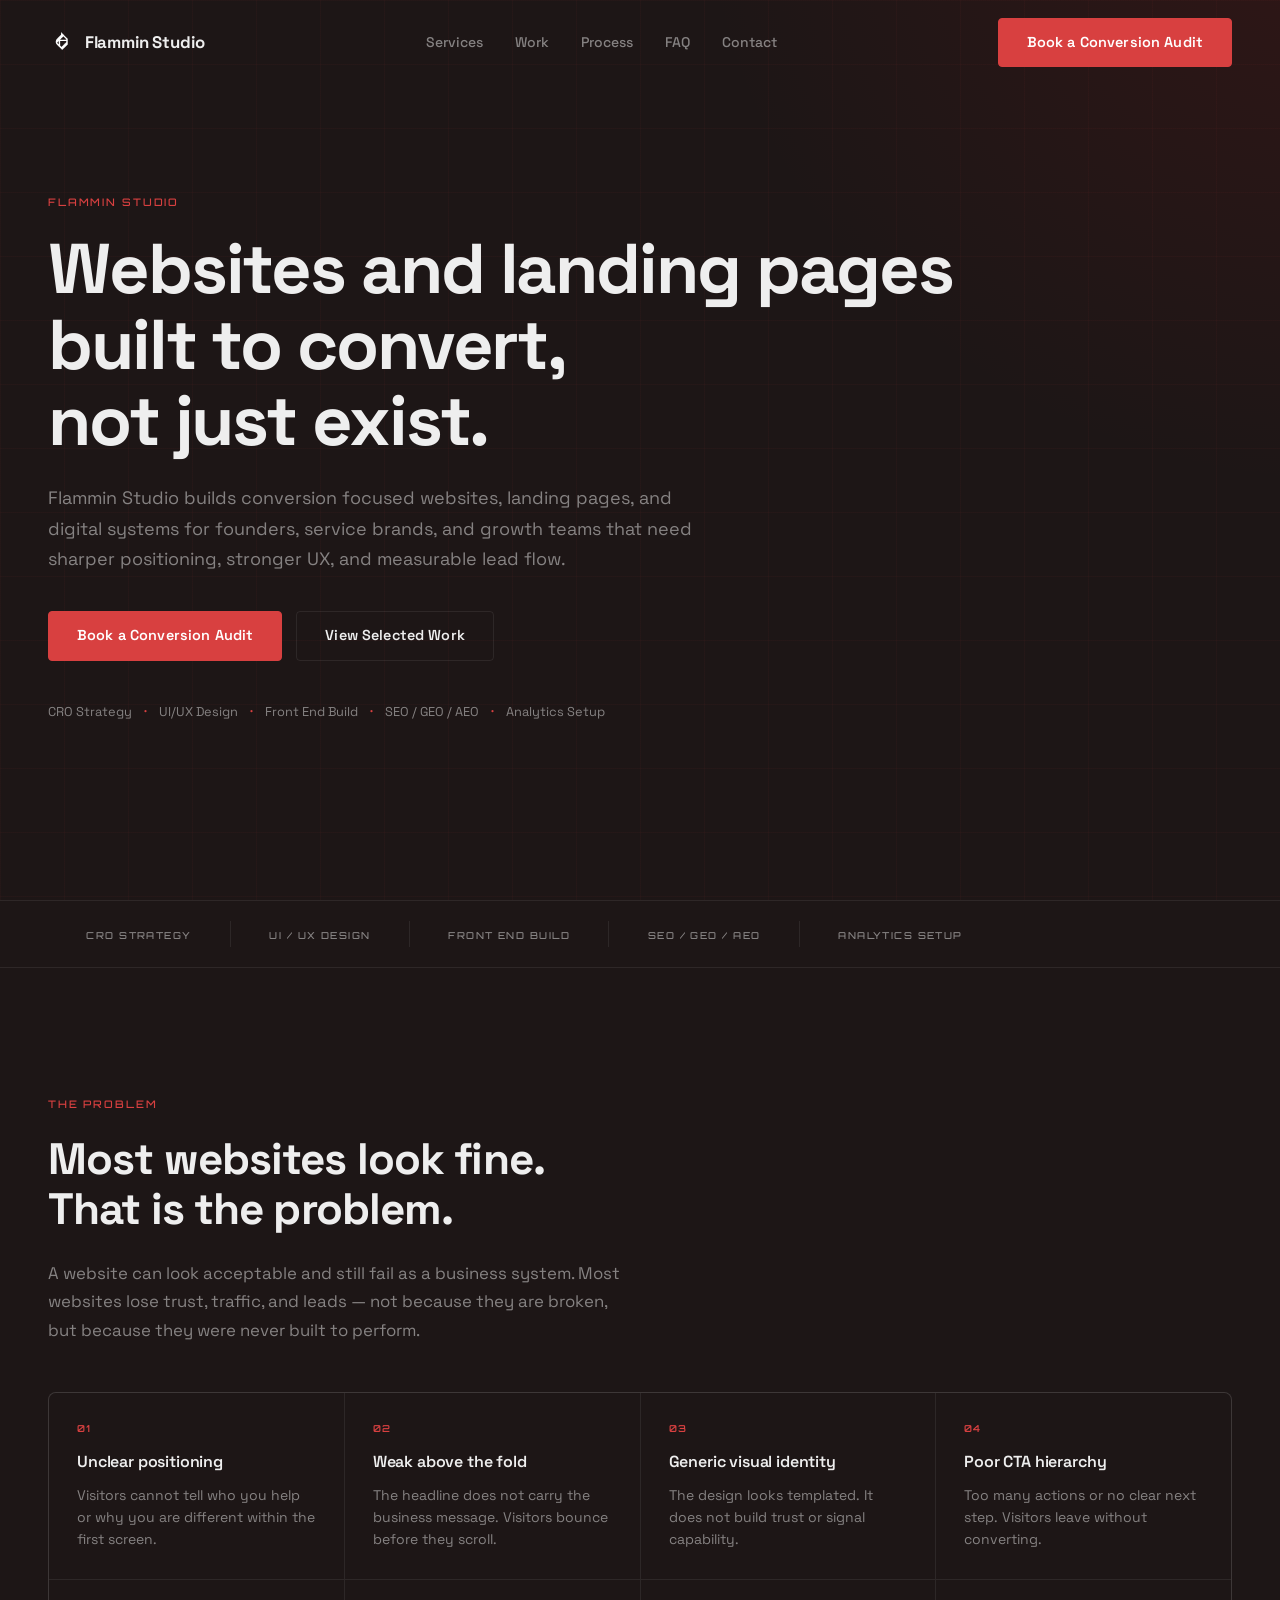
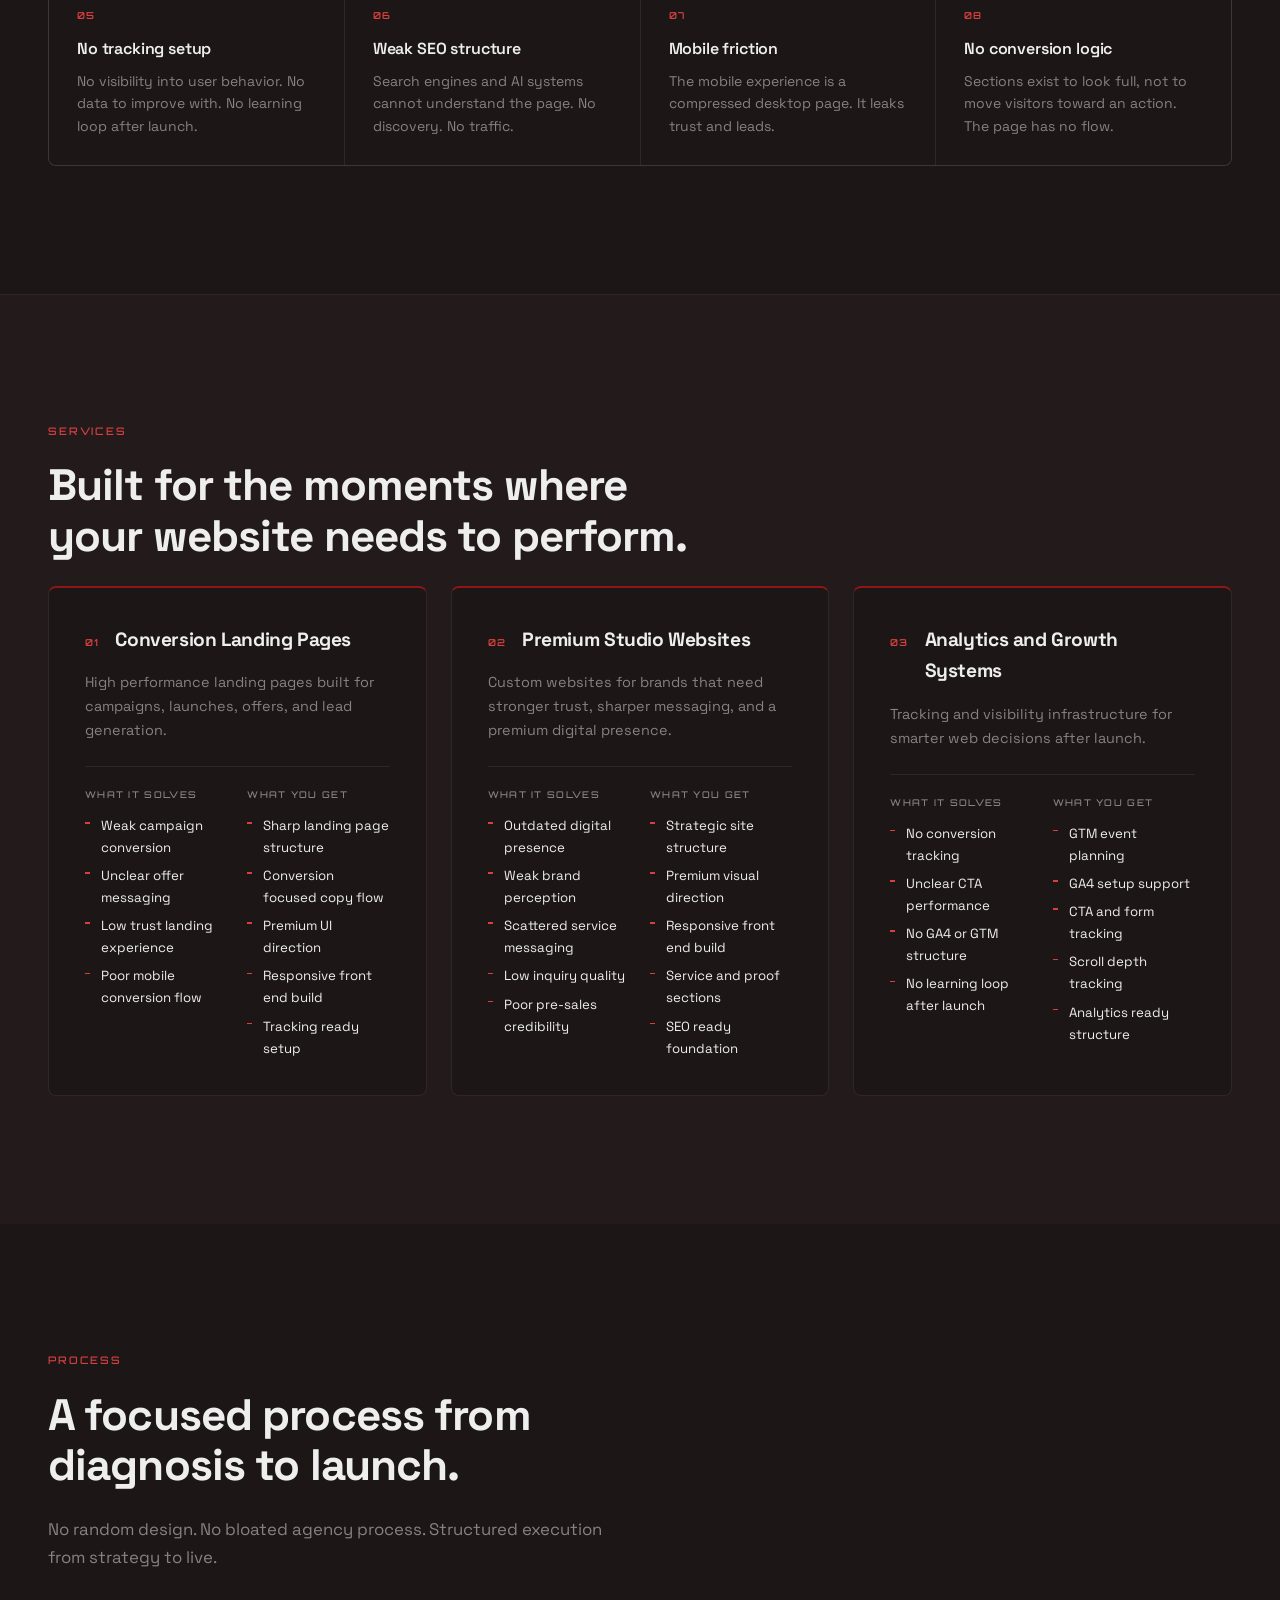
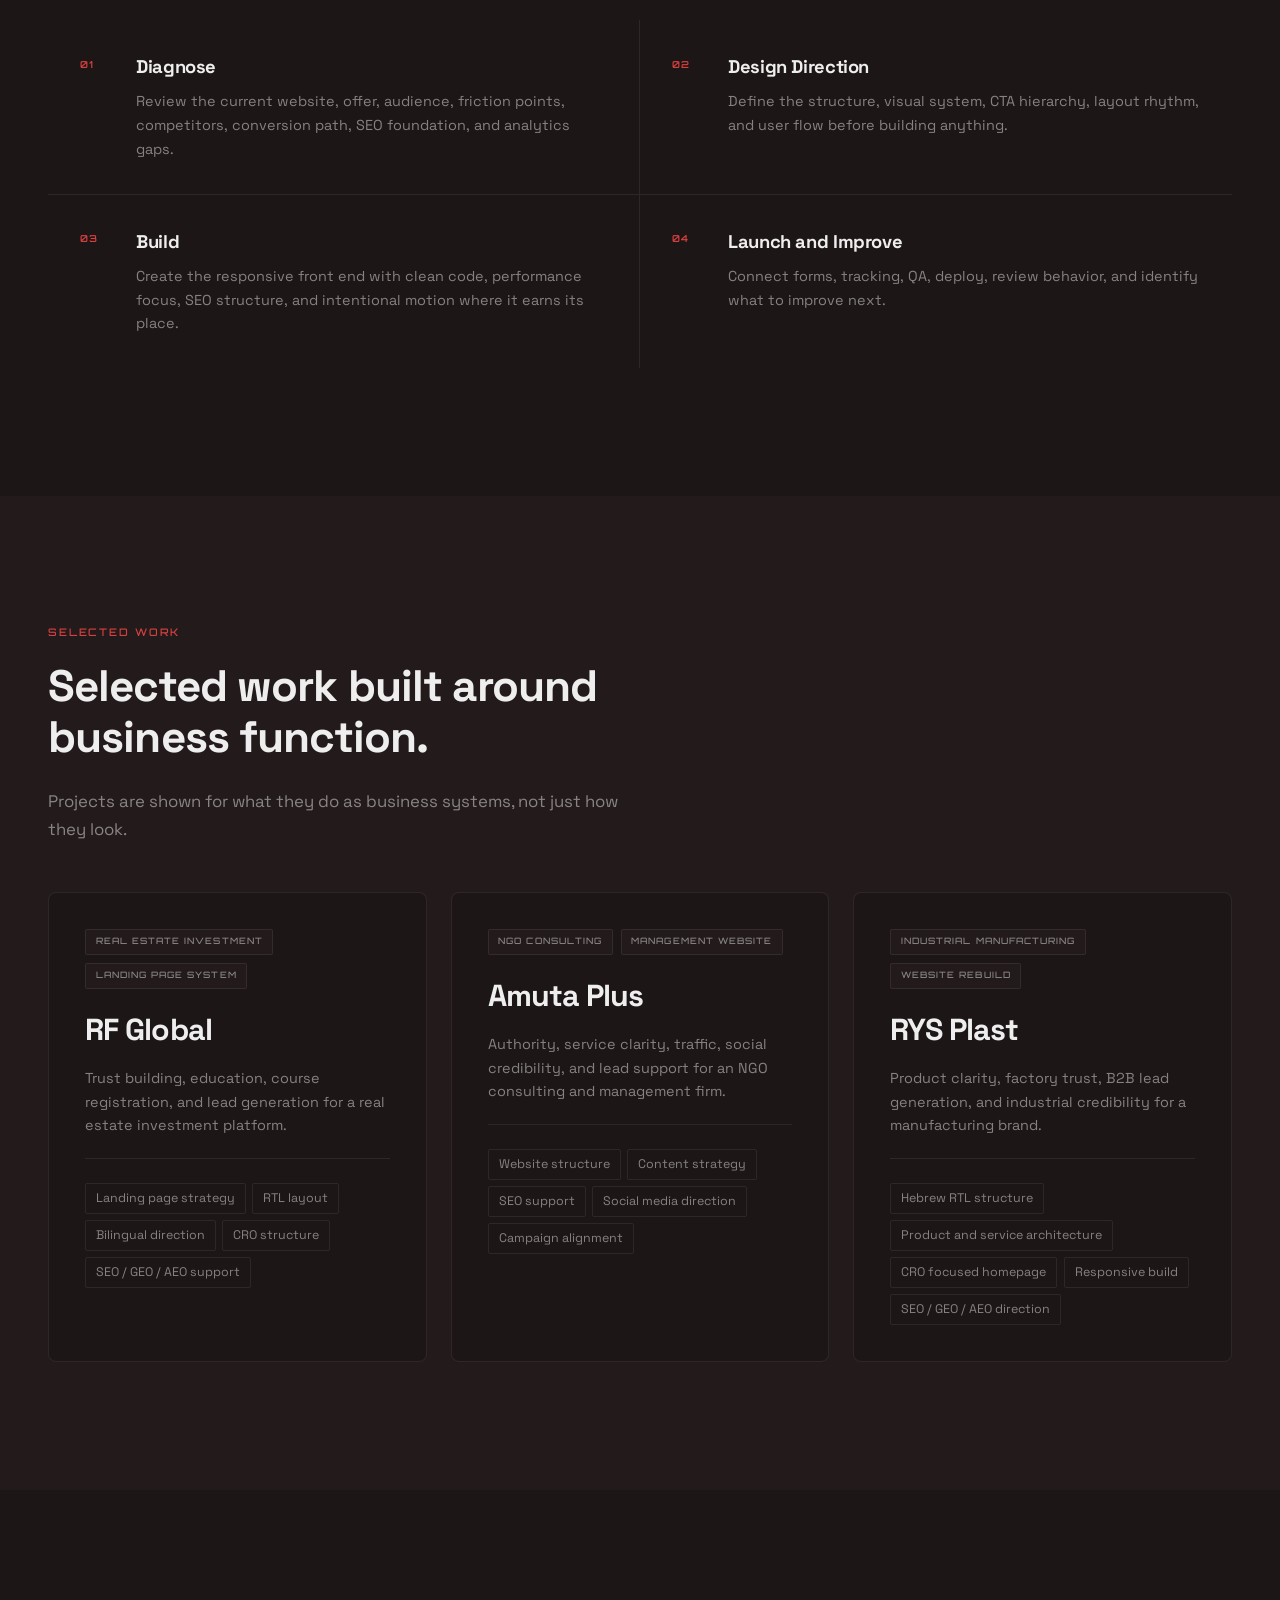
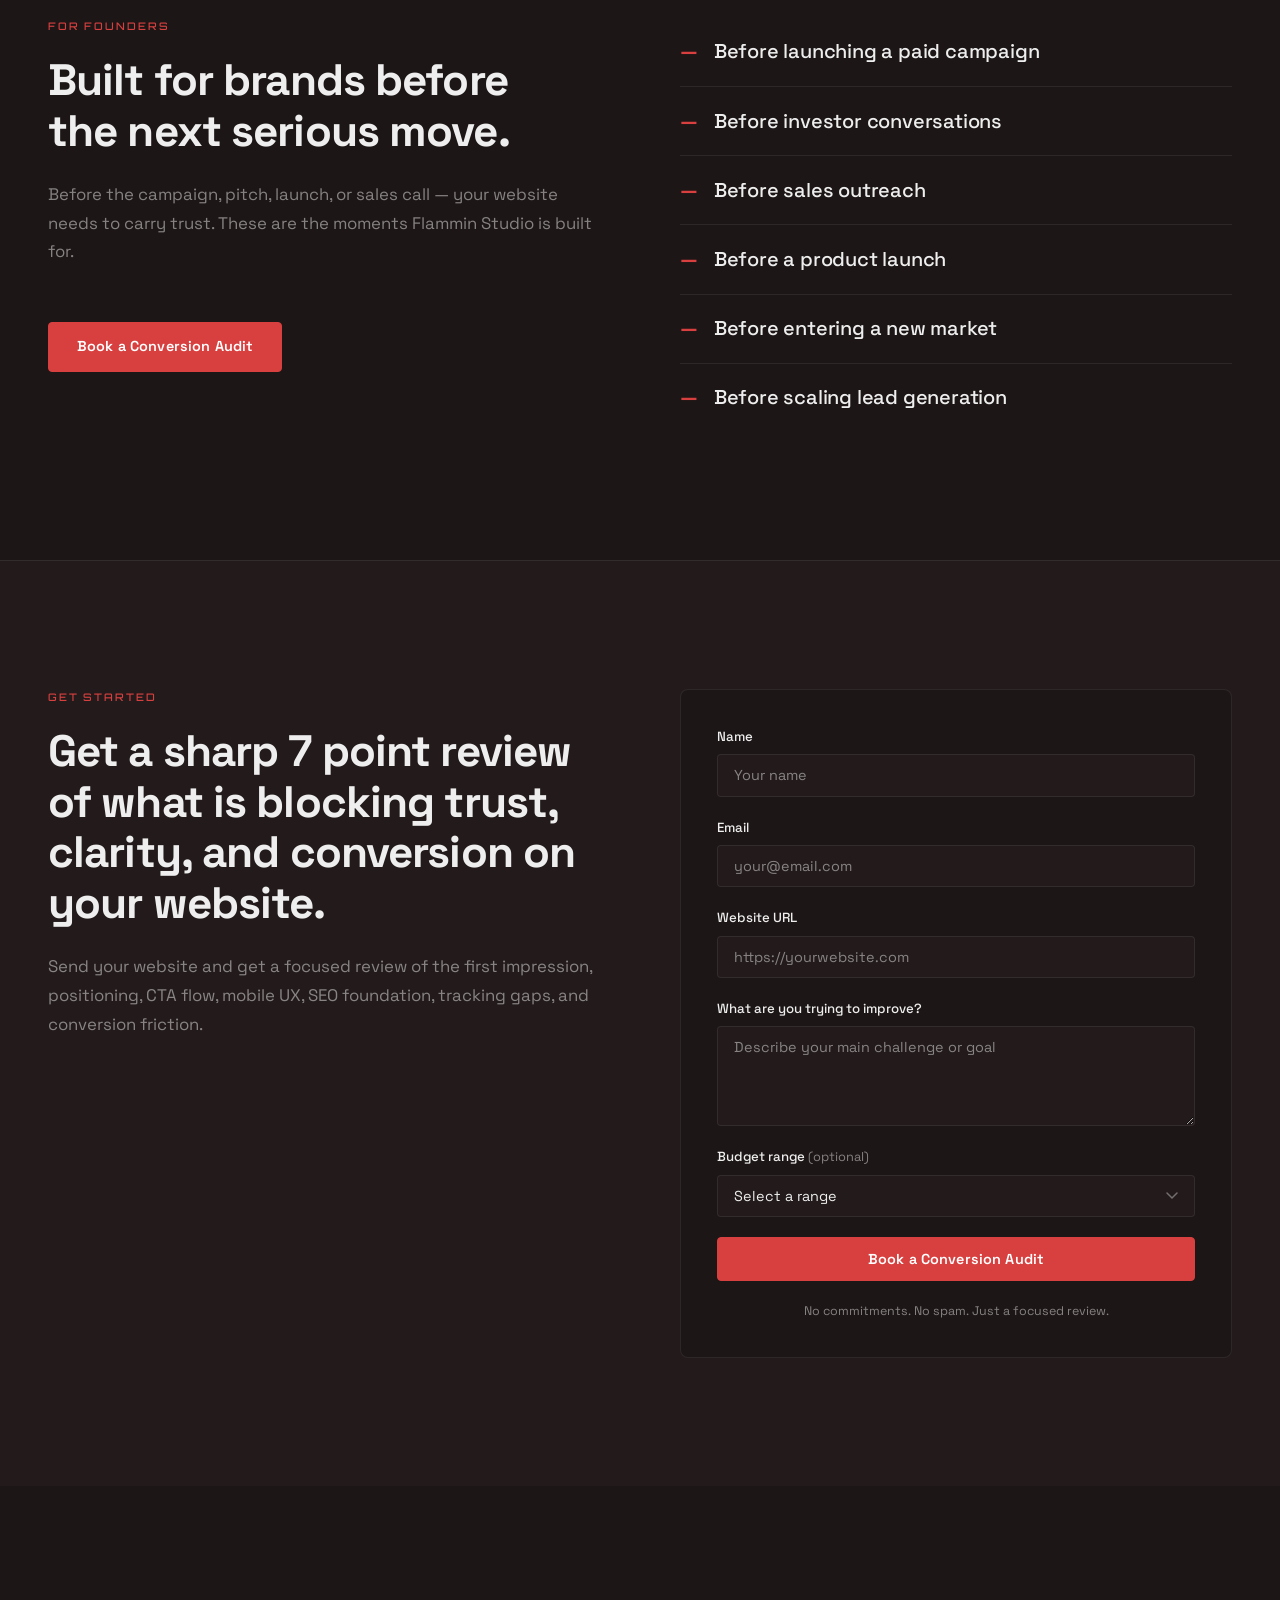
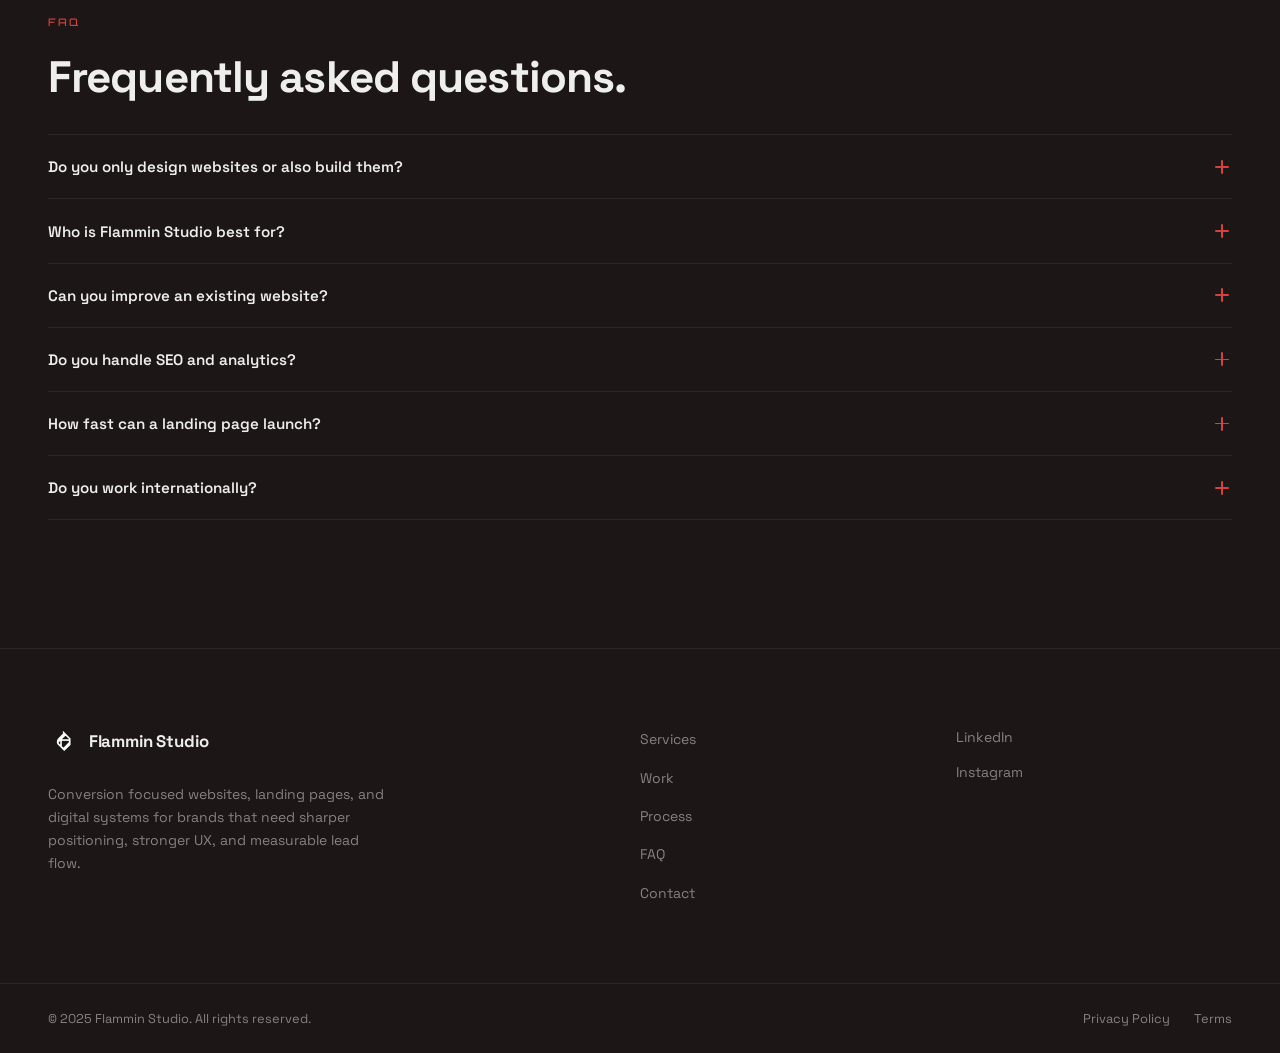
==== index.html @ bb737c56 "Add Flammin Studio logo assets and integrate branding" ====
<!DOCTYPE html>
<html lang="en">
<head>
  <meta charset="UTF-8" />
  <meta name="viewport" content="width=device-width, initial-scale=1.0" />
  <title>Flammin Studio — Conversion Focused Websites and Landing Pages</title>
  <meta name="description" content="Flammin Studio builds conversion focused websites, landing pages, and digital systems for founders, service brands, startups, and growth teams that need sharper positioning, stronger UX, and measurable lead flow." />
  <link rel="canonical" href="https://flammin.studio/" />

  <!-- Open Graph -->
  <meta property="og:type" content="website" />
  <meta property="og:site_name" content="Flammin Studio" />
  <meta property="og:url" content="https://flammin.studio/" />
  <meta property="og:title" content="Flammin Studio — Conversion Focused Websites and Landing Pages" />
  <meta property="og:description" content="Flammin Studio builds conversion focused websites, landing pages, and digital systems for founders, service brands, startups, and growth teams that need sharper positioning, stronger UX, and measurable lead flow." />
  <meta property="og:image" content="https://flammin.studio/assets/og/flammin-studio-og.jpg" />

  <!-- Twitter Card -->
  <meta name="twitter:card" content="summary_large_image" />
  <meta name="twitter:title" content="Flammin Studio — Conversion Focused Websites and Landing Pages" />
  <meta name="twitter:description" content="Flammin Studio builds conversion focused websites, landing pages, and digital systems for founders, service brands, and growth teams." />
  <meta name="twitter:image" content="https://flammin.studio/assets/og/flammin-studio-og.jpg" />

  <!-- Fonts -->
  <link rel="preconnect" href="https://fonts.googleapis.com" />
  <link rel="preconnect" href="https://fonts.gstatic.com" crossorigin />
  <link href="https://fonts.googleapis.com/css2?family=Space+Grotesk:wght@300;400;500;600;700&family=Orbitron:wght@400;500;600&display=swap" rel="stylesheet" />

  <!-- Favicon placeholder -->
  <link rel="icon" href="/assets/favicon/favicon.ico" />

  <link rel="stylesheet" href="css/styles.css" />
</head>
<body>

  <!-- ===== HEADER ===== -->
  <header class="site-header" id="site-header">
    <div class="container header-inner">
      <a href="/" class="logo" aria-label="Flammin Studio — home">
        <img src="assets/logos/LOGO.svg" alt="" class="logo-mark" width="28" height="28" aria-hidden="true" />
        <span class="logo-wordmark">Flammin Studio</span>
      </a>

      <nav class="main-nav" id="main-nav" aria-label="Main navigation">
        <ul class="nav-list" role="list">
          <li><a href="#services" class="nav-link">Services</a></li>
          <li><a href="#work" class="nav-link">Work</a></li>
          <li><a href="#process" class="nav-link">Process</a></li>
          <li><a href="#faq" class="nav-link">FAQ</a></li>
          <li><a href="#audit" class="nav-link">Contact</a></li>
        </ul>
      </nav>

      <div class="header-actions">
        <a
          href="#audit"
          class="btn btn-primary"
          data-event="cta_click"
          data-location="header"
          data-label="book_conversion_audit"
        >Book a Conversion Audit</a>
        <button
          class="menu-toggle"
          id="menu-toggle"
          aria-label="Open menu"
          aria-expanded="false"
          aria-controls="main-nav"
        >
          <span class="bar"></span>
          <span class="bar"></span>
          <span class="bar"></span>
        </button>
      </div>
    </div>
  </header>

  <main>

    <!-- ===== HERO ===== -->
    <section class="hero" id="hero" aria-labelledby="hero-heading">
      <div class="hero-bg" aria-hidden="true"></div>
      <div class="container hero-inner">
        <p class="eyebrow">Flammin Studio</p>
        <h1 id="hero-heading" class="hero-headline">
          Websites and landing pages<br class="br-desktop" />
          built to convert,<br />
          not just exist.
        </h1>
        <p class="hero-sub">
          Flammin Studio builds conversion focused websites, landing pages, and digital systems for founders, service brands, and growth teams that need sharper positioning, stronger UX, and measurable lead flow.
        </p>
        <div class="hero-ctas">
          <a
            href="#audit"
            class="btn btn-primary"
            data-event="cta_click"
            data-location="hero"
            data-label="book_conversion_audit"
          >Book a Conversion Audit</a>
          <a
            href="#work"
            class="btn btn-ghost"
            data-event="cta_click"
            data-location="hero"
            data-label="view_selected_work"
          >View Selected Work</a>
        </div>
        <div class="hero-caps" aria-label="Core capabilities">
          <span>CRO Strategy</span>
          <span class="cap-dot" aria-hidden="true">·</span>
          <span>UI/UX Design</span>
          <span class="cap-dot" aria-hidden="true">·</span>
          <span>Front End Build</span>
          <span class="cap-dot" aria-hidden="true">·</span>
          <span>SEO / GEO / AEO</span>
          <span class="cap-dot" aria-hidden="true">·</span>
          <span>Analytics Setup</span>
        </div>
      </div>
    </section>

    <!-- ===== TRUST STRIP ===== -->
    <section class="trust-strip" aria-label="Studio capabilities">
      <div class="container">
        <ul class="trust-list" role="list">
          <li class="trust-item"><span class="trust-label">CRO Strategy</span></li>
          <li class="trust-item"><span class="trust-label">UI / UX Design</span></li>
          <li class="trust-item"><span class="trust-label">Front End Build</span></li>
          <li class="trust-item"><span class="trust-label">SEO / GEO / AEO</span></li>
          <li class="trust-item"><span class="trust-label">Analytics Setup</span></li>
        </ul>
      </div>
    </section>

    <!-- ===== PROBLEM ===== -->
    <section class="section problem-section" id="problem" aria-labelledby="problem-heading">
      <div class="container">
        <p class="eyebrow">The Problem</p>
        <h2 id="problem-heading" class="section-title">
          Most websites look fine.<br />That is the problem.
        </h2>
        <p class="section-sub">
          A website can look acceptable and still fail as a business system. Most websites lose trust, traffic, and leads — not because they are broken, but because they were never built to perform.
        </p>
        <ul class="problem-grid" role="list">
          <li class="problem-card reveal-item">
            <span class="card-num" aria-hidden="true">01</span>
            <h3 class="problem-title">Unclear positioning</h3>
            <p class="problem-desc">Visitors cannot tell who you help or why you are different within the first screen.</p>
          </li>
          <li class="problem-card reveal-item">
            <span class="card-num" aria-hidden="true">02</span>
            <h3 class="problem-title">Weak above the fold</h3>
            <p class="problem-desc">The headline does not carry the business message. Visitors bounce before they scroll.</p>
          </li>
          <li class="problem-card reveal-item">
            <span class="card-num" aria-hidden="true">03</span>
            <h3 class="problem-title">Generic visual identity</h3>
            <p class="problem-desc">The design looks templated. It does not build trust or signal capability.</p>
          </li>
          <li class="problem-card reveal-item">
            <span class="card-num" aria-hidden="true">04</span>
            <h3 class="problem-title">Poor CTA hierarchy</h3>
            <p class="problem-desc">Too many actions or no clear next step. Visitors leave without converting.</p>
          </li>
          <li class="problem-card reveal-item">
            <span class="card-num" aria-hidden="true">05</span>
            <h3 class="problem-title">No tracking setup</h3>
            <p class="problem-desc">No visibility into user behavior. No data to improve with. No learning loop after launch.</p>
          </li>
          <li class="problem-card reveal-item">
            <span class="card-num" aria-hidden="true">06</span>
            <h3 class="problem-title">Weak SEO structure</h3>
            <p class="problem-desc">Search engines and AI systems cannot understand the page. No discovery. No traffic.</p>
          </li>
          <li class="problem-card reveal-item">
            <span class="card-num" aria-hidden="true">07</span>
            <h3 class="problem-title">Mobile friction</h3>
            <p class="problem-desc">The mobile experience is a compressed desktop page. It leaks trust and leads.</p>
          </li>
          <li class="problem-card reveal-item">
            <span class="card-num" aria-hidden="true">08</span>
            <h3 class="problem-title">No conversion logic</h3>
            <p class="problem-desc">Sections exist to look full, not to move visitors toward an action. The page has no flow.</p>
          </li>
        </ul>
      </div>
    </section>

    <!-- ===== SERVICES ===== -->
    <section class="section offers-section" id="services" aria-labelledby="services-heading">
      <div class="container">
        <p class="eyebrow">Services</p>
        <h2 id="services-heading" class="section-title">
          Built for the moments where<br />your website needs to perform.
        </h2>
        <div class="offers-grid">

          <article class="offer-card reveal-item">
            <div class="offer-top">
              <span class="offer-num" aria-hidden="true">01</span>
              <h3 class="offer-title">Conversion Landing Pages</h3>
            </div>
            <p class="offer-desc">High performance landing pages built for campaigns, launches, offers, and lead generation.</p>
            <div class="offer-columns">
              <div class="offer-col">
                <p class="offer-col-label">What it solves</p>
                <ul class="offer-list" role="list">
                  <li>Weak campaign conversion</li>
                  <li>Unclear offer messaging</li>
                  <li>Low trust landing experience</li>
                  <li>Poor mobile conversion flow</li>
                </ul>
              </div>
              <div class="offer-col">
                <p class="offer-col-label">What you get</p>
                <ul class="offer-list" role="list">
                  <li>Sharp landing page structure</li>
                  <li>Conversion focused copy flow</li>
                  <li>Premium UI direction</li>
                  <li>Responsive front end build</li>
                  <li>Tracking ready setup</li>
                </ul>
              </div>
            </div>
          </article>

          <article class="offer-card reveal-item">
            <div class="offer-top">
              <span class="offer-num" aria-hidden="true">02</span>
              <h3 class="offer-title">Premium Studio Websites</h3>
            </div>
            <p class="offer-desc">Custom websites for brands that need stronger trust, sharper messaging, and a premium digital presence.</p>
            <div class="offer-columns">
              <div class="offer-col">
                <p class="offer-col-label">What it solves</p>
                <ul class="offer-list" role="list">
                  <li>Outdated digital presence</li>
                  <li>Weak brand perception</li>
                  <li>Scattered service messaging</li>
                  <li>Low inquiry quality</li>
                  <li>Poor pre-sales credibility</li>
                </ul>
              </div>
              <div class="offer-col">
                <p class="offer-col-label">What you get</p>
                <ul class="offer-list" role="list">
                  <li>Strategic site structure</li>
                  <li>Premium visual direction</li>
                  <li>Responsive front end build</li>
                  <li>Service and proof sections</li>
                  <li>SEO ready foundation</li>
                </ul>
              </div>
            </div>
          </article>

          <article class="offer-card reveal-item">
            <div class="offer-top">
              <span class="offer-num" aria-hidden="true">03</span>
              <h3 class="offer-title">Analytics and Growth Systems</h3>
            </div>
            <p class="offer-desc">Tracking and visibility infrastructure for smarter web decisions after launch.</p>
            <div class="offer-columns">
              <div class="offer-col">
                <p class="offer-col-label">What it solves</p>
                <ul class="offer-list" role="list">
                  <li>No conversion tracking</li>
                  <li>Unclear CTA performance</li>
                  <li>No GA4 or GTM structure</li>
                  <li>No learning loop after launch</li>
                </ul>
              </div>
              <div class="offer-col">
                <p class="offer-col-label">What you get</p>
                <ul class="offer-list" role="list">
                  <li>GTM event planning</li>
                  <li>GA4 setup support</li>
                  <li>CTA and form tracking</li>
                  <li>Scroll depth tracking</li>
                  <li>Analytics ready structure</li>
                </ul>
              </div>
            </div>
          </article>

        </div>
      </div>
    </section>

    <!-- ===== PROCESS ===== -->
    <section class="section process-section" id="process" aria-labelledby="process-heading">
      <div class="container">
        <p class="eyebrow">Process</p>
        <h2 id="process-heading" class="section-title">
          A focused process from<br />diagnosis to launch.
        </h2>
        <p class="section-sub">No random design. No bloated agency process. Structured execution from strategy to live.</p>
        <ol class="process-list" role="list">
          <li class="process-step reveal-item">
            <span class="step-num" aria-hidden="true">01</span>
            <div class="step-body">
              <h3 class="step-title">Diagnose</h3>
              <p class="step-desc">Review the current website, offer, audience, friction points, competitors, conversion path, SEO foundation, and analytics gaps.</p>
            </div>
          </li>
          <li class="process-step reveal-item">
            <span class="step-num" aria-hidden="true">02</span>
            <div class="step-body">
              <h3 class="step-title">Design Direction</h3>
              <p class="step-desc">Define the structure, visual system, CTA hierarchy, layout rhythm, and user flow before building anything.</p>
            </div>
          </li>
          <li class="process-step reveal-item">
            <span class="step-num" aria-hidden="true">03</span>
            <div class="step-body">
              <h3 class="step-title">Build</h3>
              <p class="step-desc">Create the responsive front end with clean code, performance focus, SEO structure, and intentional motion where it earns its place.</p>
            </div>
          </li>
          <li class="process-step reveal-item">
            <span class="step-num" aria-hidden="true">04</span>
            <div class="step-body">
              <h3 class="step-title">Launch and Improve</h3>
              <p class="step-desc">Connect forms, tracking, QA, deploy, review behavior, and identify what to improve next.</p>
            </div>
          </li>
        </ol>
      </div>
    </section>

    <!-- ===== SELECTED WORK ===== -->
    <section class="section work-section" id="work" aria-labelledby="work-heading">
      <div class="container">
        <p class="eyebrow">Selected Work</p>
        <h2 id="work-heading" class="section-title">
          Selected work built around<br />business function.
        </h2>
        <p class="section-sub">Projects are shown for what they do as business systems, not just how they look.</p>
        <div class="work-grid">

          <article class="work-card reveal-item" data-event="case_study_click" data-project="rf-global">
            <div class="work-tags">
              <span class="work-tag">Real Estate Investment</span>
              <span class="work-tag">Landing Page System</span>
            </div>
            <h3 class="work-title">RF Global</h3>
            <p class="work-function">Trust building, education, course registration, and lead generation for a real estate investment platform.</p>
            <ul class="work-caps" role="list">
              <li>Landing page strategy</li>
              <li>RTL layout</li>
              <li>Bilingual direction</li>
              <li>CRO structure</li>
              <li>SEO / GEO / AEO support</li>
            </ul>
          </article>

          <article class="work-card reveal-item" data-event="case_study_click" data-project="amuta-plus">
            <div class="work-tags">
              <span class="work-tag">NGO Consulting</span>
              <span class="work-tag">Management Website</span>
            </div>
            <h3 class="work-title">Amuta Plus</h3>
            <p class="work-function">Authority, service clarity, traffic, social credibility, and lead support for an NGO consulting and management firm.</p>
            <ul class="work-caps" role="list">
              <li>Website structure</li>
              <li>Content strategy</li>
              <li>SEO support</li>
              <li>Social media direction</li>
              <li>Campaign alignment</li>
            </ul>
          </article>

          <article class="work-card reveal-item" data-event="case_study_click" data-project="rys-plast">
            <div class="work-tags">
              <span class="work-tag">Industrial Manufacturing</span>
              <span class="work-tag">Website Rebuild</span>
            </div>
            <h3 class="work-title">RYS Plast</h3>
            <p class="work-function">Product clarity, factory trust, B2B lead generation, and industrial credibility for a manufacturing brand.</p>
            <ul class="work-caps" role="list">
              <li>Hebrew RTL structure</li>
              <li>Product and service architecture</li>
              <li>CRO focused homepage</li>
              <li>Responsive build</li>
              <li>SEO / GEO / AEO direction</li>
            </ul>
          </article>

        </div>
      </div>
    </section>

    <!-- ===== FOUNDERS ===== -->
    <section class="section founders-section" id="founders" aria-labelledby="founders-heading">
      <div class="container founders-inner">
        <div class="founders-content">
          <p class="eyebrow">For Founders</p>
          <h2 id="founders-heading" class="section-title">
            Built for brands before<br />the next serious move.
          </h2>
          <p class="section-sub">
            Before the campaign, pitch, launch, or sales call — your website needs to carry trust. These are the moments Flammin Studio is built for.
          </p>
          <a
            href="#audit"
            class="btn btn-primary"
            data-event="cta_click"
            data-location="founders"
            data-label="book_conversion_audit"
          >Book a Conversion Audit</a>
        </div>
        <ul class="scenarios-list" role="list">
          <li class="scenario-item reveal-item">
            <span class="scenario-dash" aria-hidden="true">—</span>
            <span>Before launching a paid campaign</span>
          </li>
          <li class="scenario-item reveal-item">
            <span class="scenario-dash" aria-hidden="true">—</span>
            <span>Before investor conversations</span>
          </li>
          <li class="scenario-item reveal-item">
            <span class="scenario-dash" aria-hidden="true">—</span>
            <span>Before sales outreach</span>
          </li>
          <li class="scenario-item reveal-item">
            <span class="scenario-dash" aria-hidden="true">—</span>
            <span>Before a product launch</span>
          </li>
          <li class="scenario-item reveal-item">
            <span class="scenario-dash" aria-hidden="true">—</span>
            <span>Before entering a new market</span>
          </li>
          <li class="scenario-item reveal-item">
            <span class="scenario-dash" aria-hidden="true">—</span>
            <span>Before scaling lead generation</span>
          </li>
        </ul>
      </div>
    </section>

    <!-- ===== AUDIT CTA ===== -->
    <section class="section audit-section" id="audit" aria-labelledby="audit-heading">
      <div class="container audit-inner">
        <div class="audit-content">
          <p class="eyebrow">Get Started</p>
          <h2 id="audit-heading" class="section-title">
            Get a sharp 7 point review of what is blocking trust, clarity, and conversion on your website.
          </h2>
          <p class="section-sub">
            Send your website and get a focused review of the first impression, positioning, CTA flow, mobile UX, SEO foundation, tracking gaps, and conversion friction.
          </p>
        </div>
        <div class="audit-form-wrap">
          <form
            class="audit-form"
            id="audit-form"
            novalidate
            aria-label="Conversion audit request"
          >
            <div class="form-group">
              <label for="f-name" class="form-label">Name</label>
              <input
                type="text"
                id="f-name"
                name="name"
                class="form-input"
                placeholder="Your name"
                required
                autocomplete="name"
              />
            </div>
            <div class="form-group">
              <label for="f-email" class="form-label">Email</label>
              <input
                type="email"
                id="f-email"
                name="email"
                class="form-input"
                placeholder="your@email.com"
                required
                autocomplete="email"
              />
            </div>
            <div class="form-group">
              <label for="f-website" class="form-label">Website URL</label>
              <input
                type="url"
                id="f-website"
                name="website"
                class="form-input"
                placeholder="https://yourwebsite.com"
                required
              />
            </div>
            <div class="form-group">
              <label for="f-goal" class="form-label">What are you trying to improve?</label>
              <textarea
                id="f-goal"
                name="goal"
                class="form-input form-textarea"
                placeholder="Describe your main challenge or goal"
                rows="4"
                required
              ></textarea>
            </div>
            <div class="form-group">
              <label for="f-budget" class="form-label">
                Budget range
                <span class="label-optional">(optional)</span>
              </label>
              <select id="f-budget" name="budget" class="form-input form-select">
                <option value="" disabled selected>Select a range</option>
                <option value="under-1k">Under $1,000</option>
                <option value="1k-3k">$1,000 – $3,000</option>
                <option value="3k-7k">$3,000 – $7,000</option>
                <option value="7k-plus">$7,000+</option>
                <option value="not-sure">Not sure yet</option>
              </select>
            </div>
            <button
              type="submit"
              class="btn btn-primary btn-full"
              data-event="form_submit"
              data-location="audit"
              data-label="book_conversion_audit"
            >Book a Conversion Audit</button>
            <p class="form-note">No commitments. No spam. Just a focused review.</p>
          </form>
        </div>
      </div>
    </section>

    <!-- ===== FAQ ===== -->
    <section class="section faq-section" id="faq" aria-labelledby="faq-heading">
      <div class="container">
        <p class="eyebrow">FAQ</p>
        <h2 id="faq-heading" class="section-title">Frequently asked questions.</h2>
        <dl class="faq-list">

          <div class="faq-item">
            <dt>
              <button class="faq-toggle" aria-expanded="false" aria-controls="faq-a1">
                Do you only design websites or also build them?
                <span class="faq-icon" aria-hidden="true"></span>
              </button>
            </dt>
            <dd class="faq-answer" id="faq-a1" hidden>
              <p>Flammin Studio handles both the design direction and the front end build, with strategy, UX, SEO structure, and analytics considered from the beginning. You get one focused partner, not a fragmented chain of vendors.</p>
            </dd>
          </div>

          <div class="faq-item">
            <dt>
              <button class="faq-toggle" aria-expanded="false" aria-controls="faq-a2">
                Who is Flammin Studio best for?
                <span class="faq-icon" aria-hidden="true"></span>
              </button>
            </dt>
            <dd class="faq-answer" id="faq-a2" hidden>
              <p>Founders, service brands, startups, growth teams, and businesses that need a sharper website or landing page built around trust, clarity, and conversion. If your website needs to perform as a business system, this is the right fit.</p>
            </dd>
          </div>

          <div class="faq-item">
            <dt>
              <button class="faq-toggle" aria-expanded="false" aria-controls="faq-a3">
                Can you improve an existing website?
                <span class="faq-icon" aria-hidden="true"></span>
              </button>
            </dt>
            <dd class="faq-answer" id="faq-a3" hidden>
              <p>Yes. The process can start with a conversion audit, then move into redesign, landing page creation, SEO structure, or tracking improvements. You do not need a full rebuild to see better results.</p>
            </dd>
          </div>

          <div class="faq-item">
            <dt>
              <button class="faq-toggle" aria-expanded="false" aria-controls="faq-a4">
                Do you handle SEO and analytics?
                <span class="faq-icon" aria-hidden="true"></span>
              </button>
            </dt>
            <dd class="faq-answer" id="faq-a4" hidden>
              <p>Yes. Every build includes SEO / GEO / AEO foundations, semantic structure, and heading hierarchy. Analytics setup can include GTM, GA4, Search Console readiness, and conversion event planning.</p>
            </dd>
          </div>

          <div class="faq-item">
            <dt>
              <button class="faq-toggle" aria-expanded="false" aria-controls="faq-a5">
                How fast can a landing page launch?
                <span class="faq-icon" aria-hidden="true"></span>
              </button>
            </dt>
            <dd class="faq-answer" id="faq-a5" hidden>
              <p>Timeline depends on scope, content, and assets, but landing pages are designed to move faster than full website builds. The focused process keeps things moving without chaos.</p>
            </dd>
          </div>

          <div class="faq-item">
            <dt>
              <button class="faq-toggle" aria-expanded="false" aria-controls="faq-a6">
                Do you work internationally?
                <span class="faq-icon" aria-hidden="true"></span>
              </button>
            </dt>
            <dd class="faq-answer" id="faq-a6" hidden>
              <p>Yes. Flammin Studio works with local and international clients — founders, service brands, and growth teams across markets. RTL and bilingual projects are also supported.</p>
            </dd>
          </div>

        </dl>
      </div>

      <script type="application/ld+json">
      {
        "@context": "https://schema.org",
        "@type": "FAQPage",
        "mainEntity": [
          {
            "@type": "Question",
            "name": "Do you only design websites or also build them?",
            "acceptedAnswer": { "@type": "Answer", "text": "Flammin Studio handles both the design direction and the front end build, with strategy, UX, SEO structure, and analytics considered from the beginning." }
          },
          {
            "@type": "Question",
            "name": "Who is Flammin Studio best for?",
            "acceptedAnswer": { "@type": "Answer", "text": "Founders, service brands, startups, growth teams, and businesses that need a sharper website or landing page built around trust, clarity, and conversion." }
          },
          {
            "@type": "Question",
            "name": "Can you improve an existing website?",
            "acceptedAnswer": { "@type": "Answer", "text": "Yes. The process can start with a conversion audit, then move into redesign, landing page creation, SEO structure, or tracking improvements." }
          },
          {
            "@type": "Question",
            "name": "Do you handle SEO and analytics?",
            "acceptedAnswer": { "@type": "Answer", "text": "Yes. Every build includes SEO/GEO/AEO foundations, semantic structure, and heading hierarchy. Analytics setup can include GTM, GA4, Search Console readiness, and conversion event planning." }
          },
          {
            "@type": "Question",
            "name": "How fast can a landing page launch?",
            "acceptedAnswer": { "@type": "Answer", "text": "Timeline depends on scope, content, and assets, but landing pages are designed to move faster than full website builds." }
          },
          {
            "@type": "Question",
            "name": "Do you work internationally?",
            "acceptedAnswer": { "@type": "Answer", "text": "Yes. Flammin Studio works with local and international clients — founders, service brands, and growth teams across markets. RTL and bilingual projects are also supported." }
          }
        ]
      }
      </script>
    </section>

  </main>

  <!-- ===== FOOTER ===== -->
  <footer class="site-footer" id="footer">
    <div class="container footer-top">
      <div class="footer-brand">
        <a href="/" class="logo" aria-label="Flammin Studio">
          <img src="assets/logos/LOGO.svg" alt="" class="logo-mark" width="32" height="32" aria-hidden="true" />
          <span class="logo-wordmark">Flammin Studio</span>
        </a>
        <p class="footer-tagline">
          Conversion focused websites, landing pages, and digital systems for brands that need sharper positioning, stronger UX, and measurable lead flow.
        </p>
      </div>
      <nav class="footer-nav" aria-label="Footer navigation">
        <ul class="footer-nav-list" role="list">
          <li><a href="#services" class="footer-link">Services</a></li>
          <li><a href="#work" class="footer-link">Work</a></li>
          <li><a href="#process" class="footer-link">Process</a></li>
          <li><a href="#faq" class="footer-link">FAQ</a></li>
          <li><a href="#audit" class="footer-link">Contact</a></li>
        </ul>
      </nav>
      <div class="footer-social" aria-label="Social links">
        <a
          href="#"
          class="social-link"
          aria-label="LinkedIn"
          data-event="social_click"
          data-label="linkedin"
        >LinkedIn</a>
        <a
          href="#"
          class="social-link"
          aria-label="Instagram"
          data-event="social_click"
          data-label="instagram"
        >Instagram</a>
      </div>
    </div>
    <div class="footer-bottom">
      <div class="container footer-bottom-inner">
        <p class="copyright">&copy; 2025 Flammin Studio. All rights reserved.</p>
        <div class="legal-links">
          <a href="privacy-policy.html" class="legal-link">Privacy Policy</a>
          <a href="terms.html" class="legal-link">Terms</a>
        </div>
      </div>
    </div>
  </footer>

  <!-- Organization + Website + ProfessionalService schema -->
  <script type="application/ld+json">
  {
    "@context": "https://schema.org",
    "@graph": [
      {
        "@type": "Organization",
        "@id": "https://flammin.studio/#organization",
        "name": "Flammin Studio",
        "url": "https://flammin.studio",
        "logo": "https://flammin.studio/assets/logos/LOGO.svg",
        "description": "Flammin Studio builds conversion focused websites, landing pages, and digital systems for founders, service brands, startups, and growth teams.",
        "email": "flamminstudio@gmail.com",
        "sameAs": []
      },
      {
        "@type": "WebSite",
        "@id": "https://flammin.studio/#website",
        "url": "https://flammin.studio",
        "name": "Flammin Studio",
        "publisher": { "@id": "https://flammin.studio/#organization" }
      },
      {
        "@type": "ProfessionalService",
        "name": "Flammin Studio",
        "url": "https://flammin.studio",
        "description": "Conversion focused website design, landing page design, UI/UX, front end development, SEO structure, and analytics setup for founders, service brands, and growth teams.",
        "areaServed": "Worldwide",
        "serviceType": [
          "Website Design",
          "Landing Page Design",
          "UI/UX Design",
          "Front End Development",
          "SEO Website Structure",
          "Analytics Setup",
          "Conversion Rate Optimization"
        ]
      }
    ]
  }
  </script>

  <script src="js/main.js"></script>
</body>
</html>
---- css/styles.css ----
/* ============================================================
   FLAMMIN STUDIO V2 — Design System
   ============================================================ */

/* ---- Tokens ---- */
:root {
  --color-base:      #1D1616;
  --color-surface:   #231B1B;
  --color-surface-2: #2C1F1F;
  --color-red:       #D84040;
  --color-deep-red:  #8E1616;
  --color-text:      #EEEEEE;
  --color-muted:     rgba(238, 238, 238, 0.50);
  --color-border:    rgba(238, 238, 238, 0.08);
  --color-border-red: rgba(216, 64, 64, 0.25);

  --font-main:   'Space Grotesk', sans-serif;
  --font-accent: 'Orbitron', monospace;

  --max-w:  1280px;
  --pad-x:  clamp(1.25rem, 5vw, 3rem);
  --section-y: clamp(5rem, 10vw, 9rem);

  --radius-sm: 4px;
  --radius:    8px;

  --transition: 0.2s ease;
  --transition-slow: 0.5s ease;
}

/* ---- Reset ---- */
*, *::before, *::after { box-sizing: border-box; margin: 0; padding: 0; }
html { scroll-behavior: smooth; -webkit-text-size-adjust: 100%; }
body {
  background-color: var(--color-base);
  color: var(--color-text);
  font-family: var(--font-main);
  font-size: 1rem;
  line-height: 1.65;
  -webkit-font-smoothing: antialiased;
  overflow-x: hidden;
}
img, video { max-width: 100%; display: block; }
a { color: inherit; text-decoration: none; }
button { cursor: pointer; font-family: inherit; background: none; border: none; }
ul, ol { list-style: none; }
input, textarea, select { font-family: inherit; }

/* ---- Layout ---- */
.container {
  width: 100%;
  max-width: var(--max-w);
  margin-inline: auto;
  padding-inline: var(--pad-x);
}

.section {
  padding-block: var(--section-y);
}

/* ---- Typography ---- */
.eyebrow {
  font-family: var(--font-accent);
  font-size: 0.65rem;
  font-weight: 500;
  letter-spacing: 0.18em;
  text-transform: uppercase;
  color: var(--color-red);
  margin-bottom: 1.25rem;
}

.section-title {
  font-size: clamp(1.75rem, 3.5vw, 2.75rem);
  font-weight: 700;
  line-height: 1.15;
  letter-spacing: -0.02em;
  color: var(--color-text);
  margin-bottom: 1.5rem;
}

.section-sub {
  font-size: clamp(0.95rem, 1.5vw, 1.05rem);
  color: var(--color-muted);
  max-width: 52ch;
  margin-bottom: 3rem;
  line-height: 1.7;
}

/* ---- Buttons ---- */
.btn {
  display: inline-flex;
  align-items: center;
  justify-content: center;
  font-family: var(--font-main);
  font-size: 0.9rem;
  font-weight: 600;
  letter-spacing: 0.01em;
  padding: 0.75rem 1.75rem;
  border-radius: var(--radius-sm);
  transition: background-color var(--transition), color var(--transition), border-color var(--transition), transform var(--transition);
  white-space: nowrap;
  cursor: pointer;
}

.btn-primary {
  background-color: var(--color-red);
  color: #fff;
  border: 1.5px solid var(--color-red);
}
.btn-primary:hover {
  background-color: #c43535;
  border-color: #c43535;
  transform: translateY(-1px);
}

.btn-ghost {
  background-color: transparent;
  color: var(--color-text);
  border: 1.5px solid var(--color-border);
}
.btn-ghost:hover {
  border-color: rgba(238, 238, 238, 0.3);
  transform: translateY(-1px);
}

.btn-full { width: 100%; }

/* ---- Reveal animation ---- */
.reveal-item {
  opacity: 0;
  transform: translateY(20px);
  transition: opacity 0.55s ease, transform 0.55s ease;
}
.reveal-item.is-visible {
  opacity: 1;
  transform: translateY(0);
}
.reveal-item:nth-child(2) { transition-delay: 0.08s; }
.reveal-item:nth-child(3) { transition-delay: 0.16s; }
.reveal-item:nth-child(4) { transition-delay: 0.24s; }
.reveal-item:nth-child(5) { transition-delay: 0.08s; }
.reveal-item:nth-child(6) { transition-delay: 0.16s; }
.reveal-item:nth-child(7) { transition-delay: 0.24s; }
.reveal-item:nth-child(8) { transition-delay: 0.32s; }

/* ===========================================================
   HEADER
   =========================================================== */
.site-header {
  position: fixed;
  top: 0;
  left: 0;
  right: 0;
  z-index: 100;
  padding-block: 1.1rem;
  border-bottom: 1px solid transparent;
  transition: background-color 0.3s ease, border-color 0.3s ease, padding 0.3s ease;
}
.site-header.scrolled {
  background-color: rgba(29, 22, 22, 0.95);
  border-color: var(--color-border);
  backdrop-filter: blur(12px);
  -webkit-backdrop-filter: blur(12px);
  padding-block: 0.85rem;
}

.header-inner {
  display: flex;
  align-items: center;
  justify-content: space-between;
  gap: 1.5rem;
}

/* Logo */
.logo {
  display: inline-flex;
  align-items: center;
  gap: 0.55rem;
}
.logo-mark {
  width: 28px;
  height: 28px;
  flex-shrink: 0;
  object-fit: contain;
  transition: opacity var(--transition);
}
.logo:hover .logo-mark { opacity: 0.85; }
.logo-wordmark {
  font-family: var(--font-main);
  font-size: 1.05rem;
  font-weight: 700;
  letter-spacing: -0.01em;
  color: var(--color-text);
  transition: color var(--transition);
}
.logo:hover .logo-wordmark { color: var(--color-red); }

/* Footer logo mark is slightly larger */
.site-footer .logo-mark { width: 32px; height: 32px; }

/* Nav */
.main-nav { display: none; }
.nav-list {
  display: flex;
  align-items: center;
  gap: 2rem;
}
.nav-link {
  font-size: 0.875rem;
  font-weight: 500;
  color: var(--color-muted);
  transition: color var(--transition);
}
.nav-link:hover { color: var(--color-text); }

/* Header actions */
.header-actions {
  display: flex;
  align-items: center;
  gap: 1rem;
}
.header-actions .btn { display: none; }

/* Hamburger */
.menu-toggle {
  display: flex;
  flex-direction: column;
  justify-content: center;
  gap: 5px;
  width: 2rem;
  height: 2rem;
  padding: 0.2rem;
}
.bar {
  display: block;
  width: 100%;
  height: 1.5px;
  background-color: var(--color-text);
  border-radius: 2px;
  transform-origin: center;
  transition: transform 0.25s ease, opacity 0.25s ease;
}

/* Menu open state */
.menu-open .bar:nth-child(1) { transform: translateY(6.5px) rotate(45deg); }
.menu-open .bar:nth-child(2) { opacity: 0; transform: scaleX(0); }
.menu-open .bar:nth-child(3) { transform: translateY(-6.5px) rotate(-45deg); }

/* Mobile nav panel */
@media (max-width: 767px) {
  .main-nav {
    display: block;
    position: fixed;
    inset: 0;
    background-color: var(--color-base);
    z-index: 90;
    padding: 6rem var(--pad-x) 3rem;
    transform: translateX(100%);
    transition: transform 0.3s ease;
    pointer-events: none;
  }
  .main-nav.nav-open {
    transform: translateX(0);
    pointer-events: auto;
  }
  .nav-list {
    flex-direction: column;
    align-items: flex-start;
    gap: 0;
  }
  .nav-list li {
    width: 100%;
    border-bottom: 1px solid var(--color-border);
  }
  .nav-link {
    display: block;
    padding-block: 1.1rem;
    font-size: 1.25rem;
    color: var(--color-text);
  }
}

/* Desktop nav */
@media (min-width: 768px) {
  .main-nav { display: block; position: static; transform: none; pointer-events: auto; }
  .nav-list { flex-direction: row; }
  .nav-list li { border-bottom: none; }
  .nav-link { font-size: 0.875rem; padding-block: 0; color: var(--color-muted); }
  .header-actions .btn { display: inline-flex; }
  .menu-toggle { display: none; }
}

/* ===========================================================
   HERO
   =========================================================== */
.hero {
  position: relative;
  min-height: 100svh;
  display: flex;
  align-items: center;
  padding-top: 5rem;
  padding-bottom: 4rem;
  overflow: hidden;
}

/* Subtle grid pattern */
.hero-bg {
  position: absolute;
  inset: 0;
  background-image:
    linear-gradient(rgba(216, 64, 64, 0.04) 1px, transparent 1px),
    linear-gradient(90deg, rgba(216, 64, 64, 0.04) 1px, transparent 1px);
  background-size: 64px 64px;
  pointer-events: none;
}
.hero-bg::after {
  content: '';
  position: absolute;
  top: -15%;
  right: -5%;
  width: 55%;
  height: 75%;
  background: radial-gradient(ellipse at top right, rgba(142, 22, 22, 0.18) 0%, transparent 65%);
}

.hero-inner {
  position: relative;
  z-index: 1;
  display: flex;
  flex-direction: column;
  align-items: flex-start;
}

.hero-headline {
  font-size: clamp(2.2rem, 5.5vw, 5rem);
  font-weight: 700;
  line-height: 1.08;
  letter-spacing: -0.03em;
  color: var(--color-text);
  margin-bottom: 1.5rem;
  max-width: 14em;
}

.br-desktop { display: none; }
@media (min-width: 768px) { .br-desktop { display: block; } }

.hero-sub {
  font-size: clamp(1rem, 1.5vw, 1.125rem);
  color: var(--color-muted);
  max-width: 54ch;
  margin-bottom: 2.25rem;
  line-height: 1.7;
}

.hero-ctas {
  display: flex;
  flex-wrap: wrap;
  gap: 0.875rem;
  margin-bottom: 2.5rem;
}

.hero-caps {
  display: flex;
  flex-wrap: wrap;
  align-items: center;
  gap: 0.5rem 0.75rem;
  font-size: 0.8rem;
  color: var(--color-muted);
}
.cap-dot {
  color: var(--color-red);
  font-size: 1rem;
  line-height: 1;
}

/* ===========================================================
   TRUST STRIP
   =========================================================== */
.trust-strip {
  border-top: 1px solid var(--color-border);
  border-bottom: 1px solid var(--color-border);
  padding-block: 1.25rem;
  overflow: hidden;
}

.trust-list {
  display: flex;
  align-items: center;
  gap: 0;
  overflow-x: auto;
  scrollbar-width: none;
  -ms-overflow-style: none;
}
.trust-list::-webkit-scrollbar { display: none; }

.trust-item {
  flex: 0 0 auto;
  padding-inline: clamp(1.25rem, 3vw, 2.5rem);
  border-right: 1px solid var(--color-border);
}
.trust-item:last-child { border-right: none; }

.trust-label {
  font-family: var(--font-accent);
  font-size: 0.6rem;
  font-weight: 500;
  letter-spacing: 0.15em;
  text-transform: uppercase;
  color: var(--color-muted);
  white-space: nowrap;
}

/* ===========================================================
   PROBLEM SECTION
   =========================================================== */
.problem-section { border-bottom: 1px solid var(--color-border); }

.problem-grid {
  display: grid;
  grid-template-columns: 1fr;
  gap: 1px;
  background-color: var(--color-border);
  border: 1px solid var(--color-border);
  border-radius: var(--radius);
  overflow: hidden;
  margin-top: 3rem;
}

.problem-card {
  background-color: var(--color-base);
  padding: 1.75rem;
  transition: background-color var(--transition);
}
.problem-card:hover { background-color: var(--color-surface); }

.card-num {
  display: block;
  font-family: var(--font-accent);
  font-size: 0.6rem;
  font-weight: 600;
  letter-spacing: 0.12em;
  color: var(--color-red);
  margin-bottom: 0.75rem;
}

.problem-title {
  font-size: 1rem;
  font-weight: 600;
  color: var(--color-text);
  margin-bottom: 0.5rem;
  letter-spacing: -0.01em;
}

.problem-desc {
  font-size: 0.875rem;
  color: var(--color-muted);
  line-height: 1.6;
}

@media (min-width: 600px) {
  .problem-grid { grid-template-columns: 1fr 1fr; }
}
@media (min-width: 1024px) {
  .problem-grid { grid-template-columns: repeat(4, 1fr); }
}

/* ===========================================================
   OFFERS SECTION
   =========================================================== */
.offers-section { background-color: var(--color-surface); }

.offers-grid {
  display: grid;
  grid-template-columns: 1fr;
  gap: 1.5rem;
}

.offer-card {
  background-color: var(--color-base);
  border: 1px solid var(--color-border);
  border-top: 2px solid var(--color-deep-red);
  border-radius: var(--radius);
  padding: clamp(1.5rem, 3vw, 2.25rem);
  transition: border-top-color var(--transition), transform var(--transition);
}
.offer-card:hover {
  border-top-color: var(--color-red);
  transform: translateY(-2px);
}

.offer-top {
  display: flex;
  align-items: baseline;
  gap: 1rem;
  margin-bottom: 1rem;
}

.offer-num {
  font-family: var(--font-accent);
  font-size: 0.6rem;
  font-weight: 600;
  letter-spacing: 0.12em;
  color: var(--color-red);
  flex-shrink: 0;
}

.offer-title {
  font-size: 1.2rem;
  font-weight: 700;
  letter-spacing: -0.02em;
  color: var(--color-text);
}

.offer-desc {
  font-size: 0.9rem;
  color: var(--color-muted);
  margin-bottom: 1.5rem;
  line-height: 1.65;
}

.offer-columns {
  display: grid;
  grid-template-columns: 1fr;
  gap: 1.25rem;
  padding-top: 1.25rem;
  border-top: 1px solid var(--color-border);
}
@media (min-width: 480px) {
  .offer-columns { grid-template-columns: 1fr 1fr; }
}

.offer-col-label {
  font-family: var(--font-accent);
  font-size: 0.58rem;
  font-weight: 500;
  letter-spacing: 0.14em;
  text-transform: uppercase;
  color: var(--color-muted);
  margin-bottom: 0.75rem;
}

.offer-list {
  display: flex;
  flex-direction: column;
  gap: 0.4rem;
}
.offer-list li {
  font-size: 0.83rem;
  color: var(--color-text);
  padding-left: 1rem;
  position: relative;
}
.offer-list li::before {
  content: '';
  position: absolute;
  left: 0;
  top: 0.55em;
  width: 5px;
  height: 1.5px;
  background-color: var(--color-red);
}

@media (min-width: 1024px) {
  .offers-grid { grid-template-columns: repeat(3, 1fr); }
}

/* ===========================================================
   PROCESS SECTION
   =========================================================== */
.process-list {
  display: grid;
  grid-template-columns: 1fr;
  gap: 0;
  counter-reset: process;
  margin-top: 1rem;
}

.process-step {
  display: flex;
  align-items: flex-start;
  gap: 1.5rem;
  padding-block: 2rem;
  border-bottom: 1px solid var(--color-border);
  transition: background-color var(--transition);
}
.process-step:last-child { border-bottom: none; }

.step-num {
  font-family: var(--font-accent);
  font-size: 0.6rem;
  font-weight: 600;
  letter-spacing: 0.12em;
  color: var(--color-red);
  flex-shrink: 0;
  margin-top: 0.3rem;
  min-width: 2rem;
}

.step-title {
  font-size: 1.15rem;
  font-weight: 700;
  letter-spacing: -0.02em;
  margin-bottom: 0.5rem;
  color: var(--color-text);
}

.step-desc {
  font-size: 0.9rem;
  color: var(--color-muted);
  max-width: 55ch;
  line-height: 1.65;
}

@media (min-width: 768px) {
  .process-list { grid-template-columns: 1fr 1fr; gap: 0; }
  .process-step { border-right: 1px solid var(--color-border); padding-inline: 2rem; }
  .process-step:nth-child(even) { border-right: none; }
  .process-step:nth-last-child(-n+2) { border-bottom: none; }
}

/* ===========================================================
   SELECTED WORK
   =========================================================== */
.work-section { background-color: var(--color-surface); }

.work-grid {
  display: grid;
  grid-template-columns: 1fr;
  gap: 1.5rem;
}

.work-card {
  background-color: var(--color-base);
  border: 1px solid var(--color-border);
  border-radius: var(--radius);
  padding: clamp(1.5rem, 3vw, 2.25rem);
  transition: border-color var(--transition), transform var(--transition);
  cursor: default;
}
.work-card:hover {
  border-color: var(--color-border-red);
  transform: translateY(-2px);
}

.work-tags {
  display: flex;
  flex-wrap: wrap;
  gap: 0.5rem;
  margin-bottom: 1rem;
}
.work-tag {
  font-family: var(--font-accent);
  font-size: 0.55rem;
  font-weight: 500;
  letter-spacing: 0.12em;
  text-transform: uppercase;
  color: var(--color-muted);
  background-color: var(--color-surface);
  border: 1px solid var(--color-border);
  padding: 0.3rem 0.6rem;
  border-radius: 2px;
}

.work-title {
  font-size: clamp(1.4rem, 2.5vw, 1.9rem);
  font-weight: 700;
  letter-spacing: -0.03em;
  margin-bottom: 0.75rem;
  color: var(--color-text);
}

.work-function {
  font-size: 0.9rem;
  color: var(--color-muted);
  margin-bottom: 1.5rem;
  line-height: 1.65;
  padding-bottom: 1.25rem;
  border-bottom: 1px solid var(--color-border);
}

.work-caps {
  display: flex;
  flex-wrap: wrap;
  gap: 0.4rem;
}
.work-caps li {
  font-size: 0.78rem;
  color: var(--color-muted);
  padding: 0.25rem 0.625rem;
  border: 1px solid var(--color-border);
  border-radius: 2px;
}

@media (min-width: 900px) {
  .work-grid { grid-template-columns: repeat(3, 1fr); }
}

/* ===========================================================
   FOUNDERS SECTION
   =========================================================== */
.founders-inner {
  display: grid;
  grid-template-columns: 1fr;
  gap: 3.5rem;
  align-items: start;
}

.founders-content .btn { margin-top: 0.5rem; }

.scenarios-list {
  display: flex;
  flex-direction: column;
  gap: 0;
}

.scenario-item {
  display: flex;
  align-items: center;
  gap: 1rem;
  padding-block: 1.1rem;
  border-bottom: 1px solid var(--color-border);
  font-size: clamp(1rem, 1.8vw, 1.25rem);
  font-weight: 500;
  color: var(--color-text);
  letter-spacing: -0.01em;
}
.scenario-item:last-child { border-bottom: none; }

.scenario-dash {
  color: var(--color-red);
  font-weight: 700;
  flex-shrink: 0;
  font-size: 1.25rem;
}

@media (min-width: 900px) {
  .founders-inner { grid-template-columns: 1fr 1fr; gap: 5rem; }
}

/* ===========================================================
   AUDIT / CONTACT SECTION
   =========================================================== */
.audit-section {
  background-color: var(--color-surface);
  border-top: 1px solid var(--color-border);
}

.audit-inner {
  display: grid;
  grid-template-columns: 1fr;
  gap: 3.5rem;
  align-items: start;
}

.audit-content .section-title { max-width: 18em; }

@media (min-width: 900px) {
  .audit-inner { grid-template-columns: 1fr 1fr; gap: 5rem; }
}

/* Form */
.audit-form-wrap {
  background-color: var(--color-base);
  border: 1px solid var(--color-border);
  border-radius: var(--radius);
  padding: clamp(1.5rem, 3vw, 2.25rem);
}

.audit-form {
  display: flex;
  flex-direction: column;
  gap: 1.25rem;
}

.form-group { display: flex; flex-direction: column; gap: 0.4rem; }

.form-label {
  font-size: 0.83rem;
  font-weight: 500;
  color: var(--color-text);
}
.label-optional {
  color: var(--color-muted);
  font-weight: 400;
  font-size: 0.8rem;
}

.form-input {
  background-color: var(--color-surface);
  border: 1px solid var(--color-border);
  border-radius: var(--radius-sm);
  color: var(--color-text);
  font-size: 0.9rem;
  padding: 0.7rem 1rem;
  transition: border-color var(--transition);
  width: 100%;
  outline: none;
}
.form-input::placeholder { color: var(--color-muted); }
.form-input:focus { border-color: var(--color-red); }

.form-textarea { resize: vertical; min-height: 100px; }

.form-select {
  appearance: none;
  -webkit-appearance: none;
  background-image: url("data:image/svg+xml,%3Csvg xmlns='http://www.w3.org/2000/svg' width='12' height='8' viewBox='0 0 12 8'%3E%3Cpath d='M1 1l5 5 5-5' stroke='%23EEEEEE' stroke-opacity='0.4' stroke-width='1.5' fill='none' stroke-linecap='round'/%3E%3C/svg%3E");
  background-repeat: no-repeat;
  background-position: right 1rem center;
  cursor: pointer;
}
.form-select option { background-color: var(--color-surface); }
.form-input.input-error { border-color: var(--color-red); }

.form-note {
  font-size: 0.78rem;
  color: var(--color-muted);
  text-align: center;
}

/* ===========================================================
   FAQ SECTION
   =========================================================== */
.faq-list {
  margin-top: 2rem;
  border-top: 1px solid var(--color-border);
}

.faq-item { border-bottom: 1px solid var(--color-border); }

.faq-toggle {
  display: flex;
  align-items: center;
  justify-content: space-between;
  width: 100%;
  text-align: left;
  padding-block: 1.35rem;
  font-size: 0.95rem;
  font-weight: 600;
  color: var(--color-text);
  gap: 1rem;
  transition: color var(--transition);
}
.faq-toggle:hover { color: var(--color-red); }

/* Plus / minus icon */
.faq-icon {
  position: relative;
  display: flex;
  align-items: center;
  justify-content: center;
  flex-shrink: 0;
  width: 20px;
  height: 20px;
}
.faq-icon::before,
.faq-icon::after {
  content: '';
  position: absolute;
  background-color: var(--color-red);
  border-radius: 2px;
  transition: transform 0.25s ease, opacity 0.25s ease;
}
.faq-icon::before { width: 14px; height: 1.5px; }
.faq-icon::after  { width: 1.5px; height: 14px; }

.faq-toggle[aria-expanded="true"] .faq-icon::after {
  transform: rotate(90deg);
  opacity: 0;
}

.faq-answer {
  padding-bottom: 1.35rem;
  font-size: 0.9rem;
  color: var(--color-muted);
  line-height: 1.7;
  max-width: 65ch;
}
.faq-answer[hidden] { display: none; }

/* ===========================================================
   FOOTER
   =========================================================== */
.site-footer {
  border-top: 1px solid var(--color-border);
  padding-top: clamp(3rem, 6vw, 5rem);
}

.footer-top {
  display: grid;
  grid-template-columns: 1fr;
  gap: 2.5rem;
  padding-bottom: clamp(3rem, 6vw, 5rem);
  border-bottom: 1px solid var(--color-border);
}

.footer-tagline {
  font-size: 0.875rem;
  color: var(--color-muted);
  max-width: 38ch;
  line-height: 1.65;
  margin-top: 1rem;
}

.footer-nav-list {
  display: flex;
  flex-direction: column;
  gap: 0.75rem;
}
.footer-link {
  font-size: 0.875rem;
  color: var(--color-muted);
  transition: color var(--transition);
}
.footer-link:hover { color: var(--color-text); }

.footer-social {
  display: flex;
  flex-direction: column;
  gap: 0.75rem;
}
.social-link {
  font-size: 0.875rem;
  color: var(--color-muted);
  transition: color var(--transition);
}
.social-link:hover { color: var(--color-red); }

@media (min-width: 768px) {
  .footer-top { grid-template-columns: 2fr 1fr 1fr; }
  .footer-nav-list { flex-direction: column; }
}

.footer-bottom { padding-block: 1.5rem; }
.footer-bottom-inner {
  display: flex;
  align-items: center;
  justify-content: space-between;
  flex-wrap: wrap;
  gap: 0.75rem;
}

.copyright {
  font-size: 0.8rem;
  color: var(--color-muted);
}

.legal-links {
  display: flex;
  gap: 1.5rem;
}
.legal-link {
  font-size: 0.8rem;
  color: var(--color-muted);
  transition: color var(--transition);
}
.legal-link:hover { color: var(--color-text); }

/* ===========================================================
   ACCESSIBILITY
   =========================================================== */
:focus-visible {
  outline: 2px solid var(--color-red);
  outline-offset: 3px;
  border-radius: 2px;
}
.sr-only {
  position: absolute;
  width: 1px; height: 1px;
  padding: 0; margin: -1px;
  overflow: hidden;
  clip: rect(0,0,0,0);
  white-space: nowrap;
  border-width: 0;
}

/* Reduced motion */
@media (prefers-reduced-motion: reduce) {
  *, *::before, *::after {
    animation-duration: 0.01ms !important;
    transition-duration: 0.01ms !important;
  }
  .reveal-item { opacity: 1; transform: none; }
  html { scroll-behavior: auto; }
}
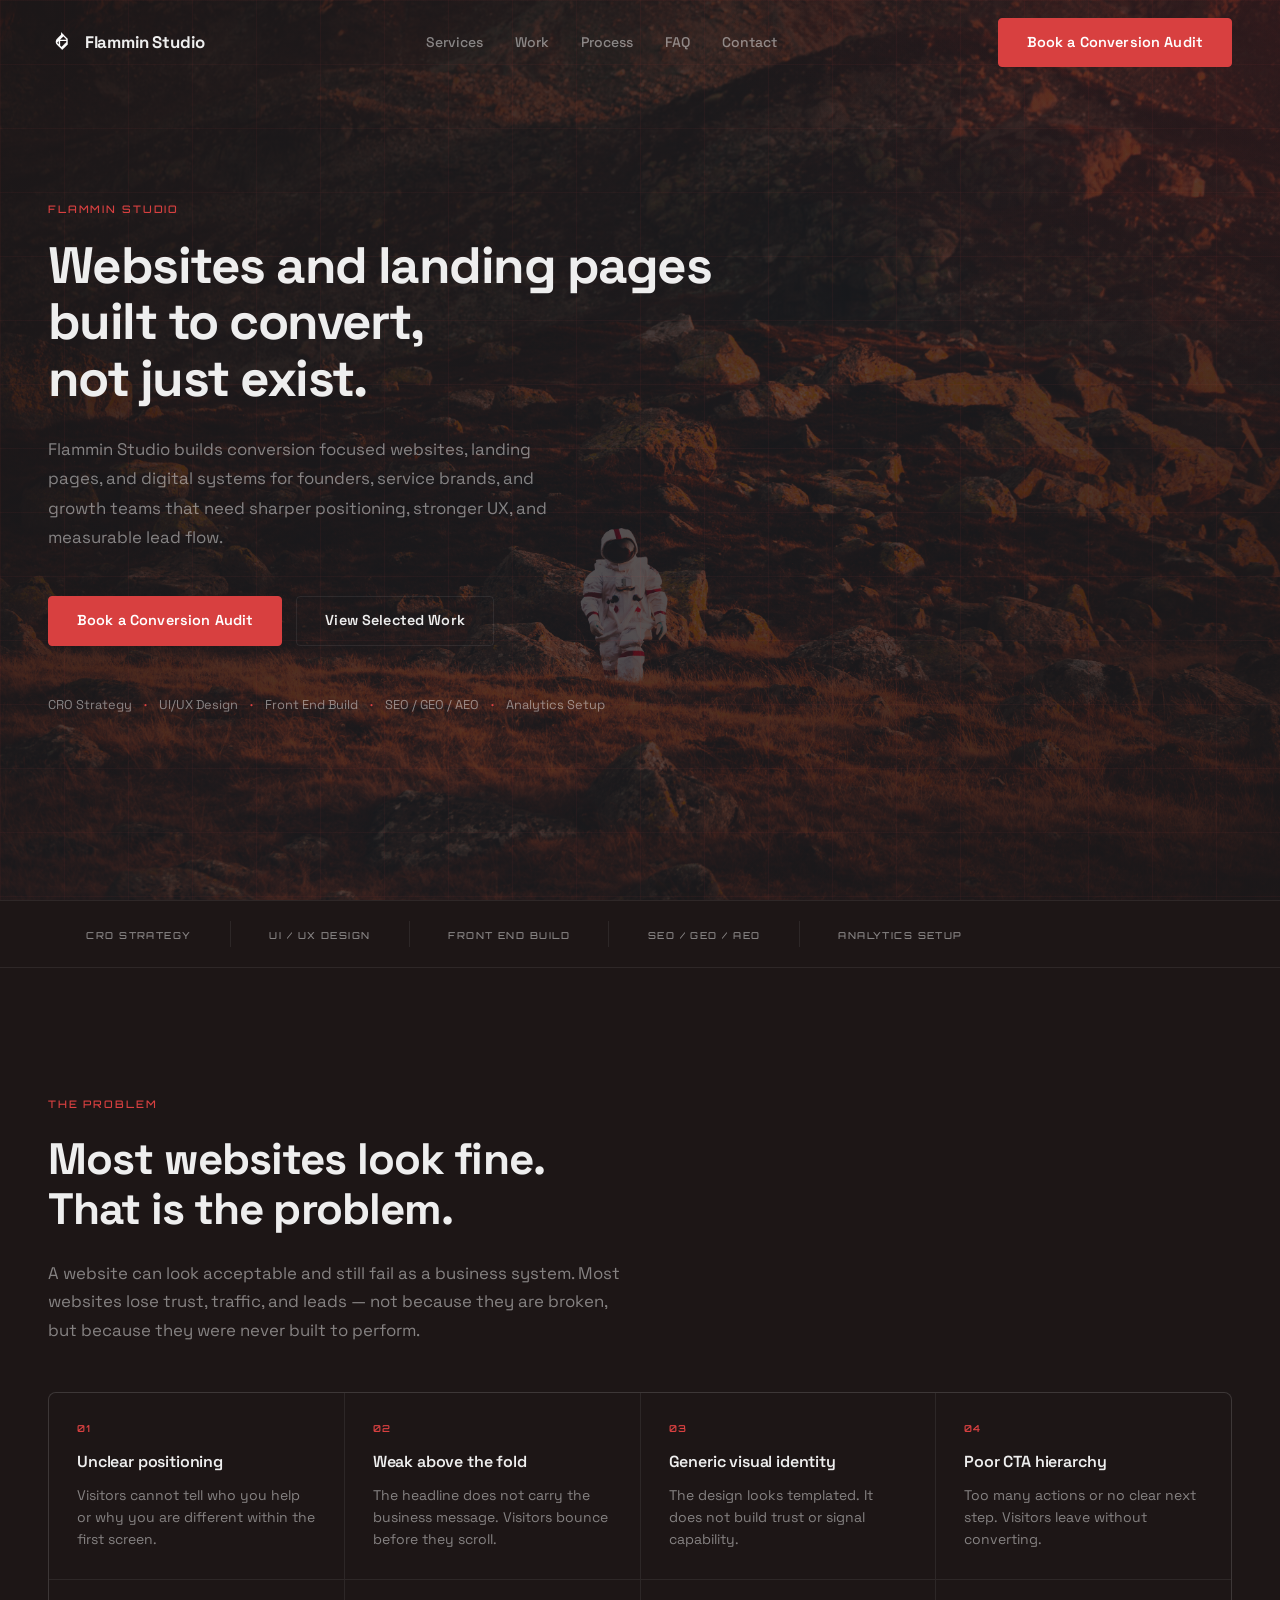
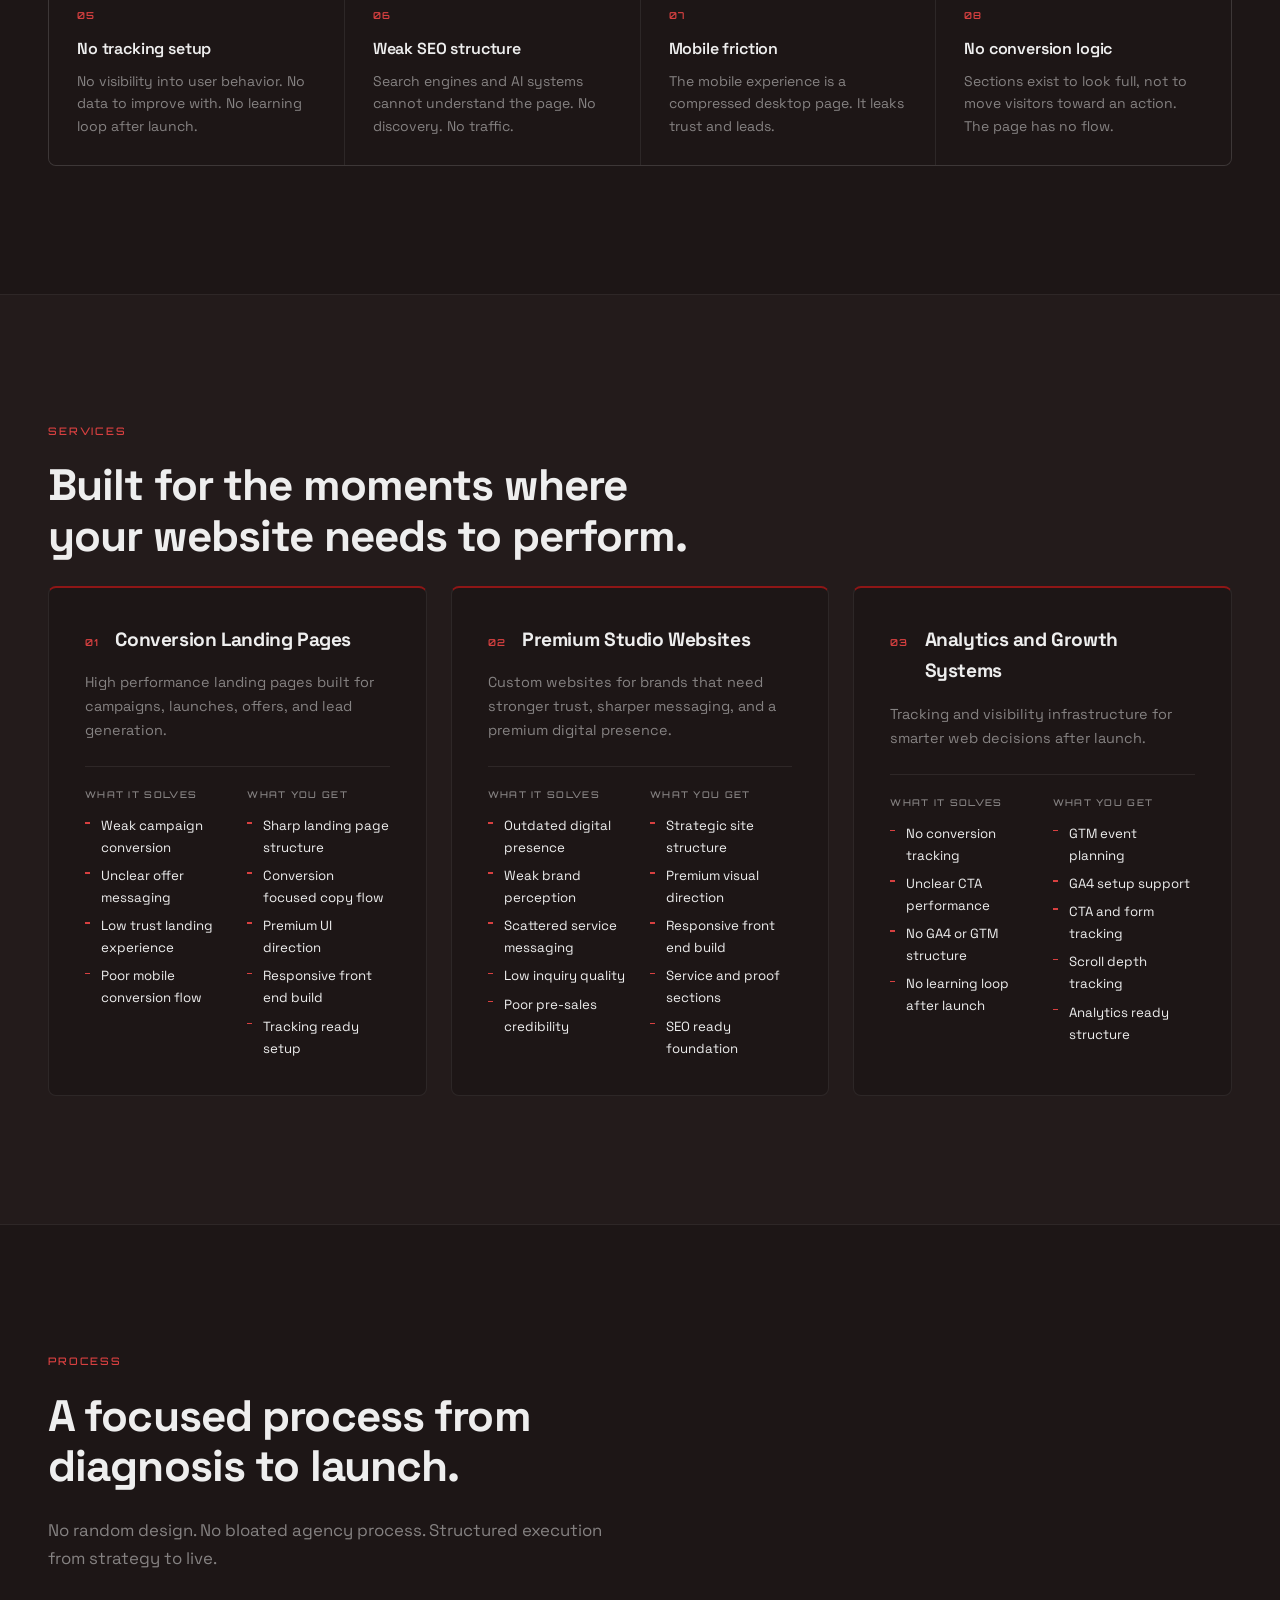
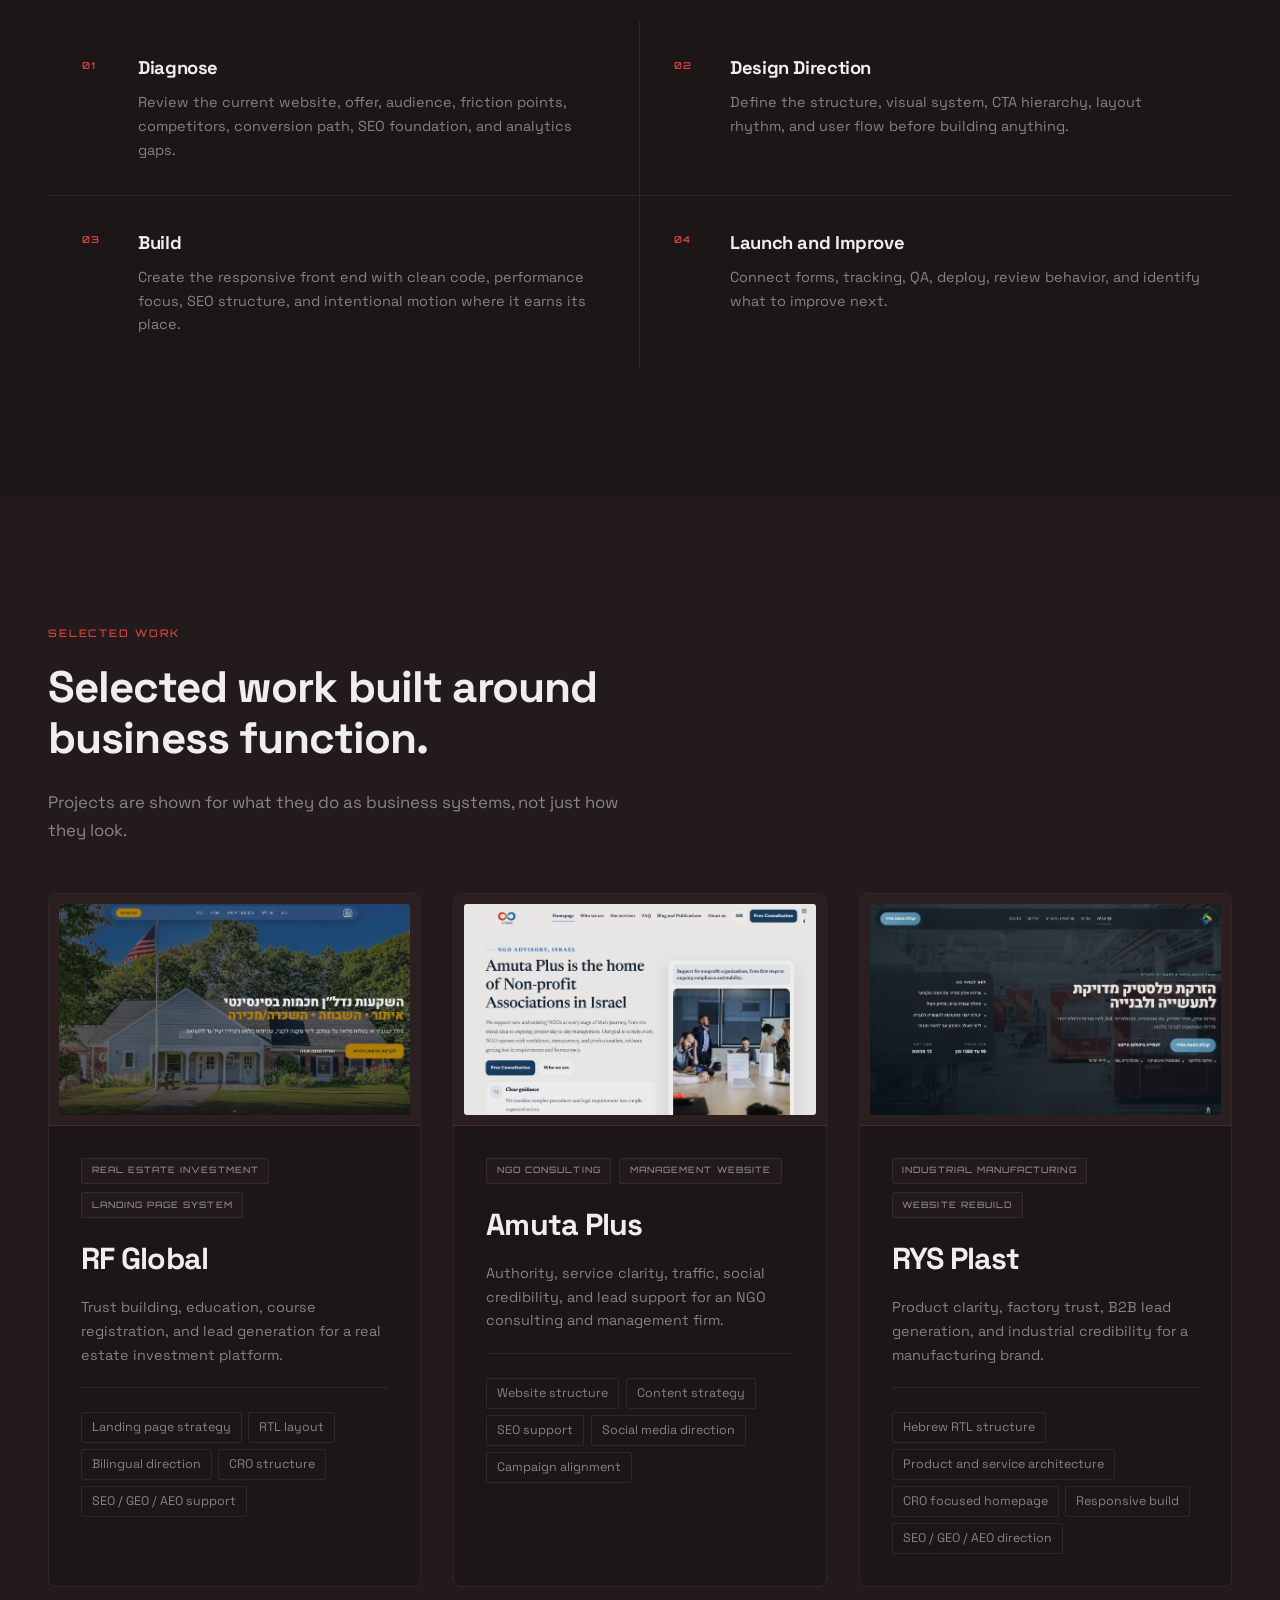
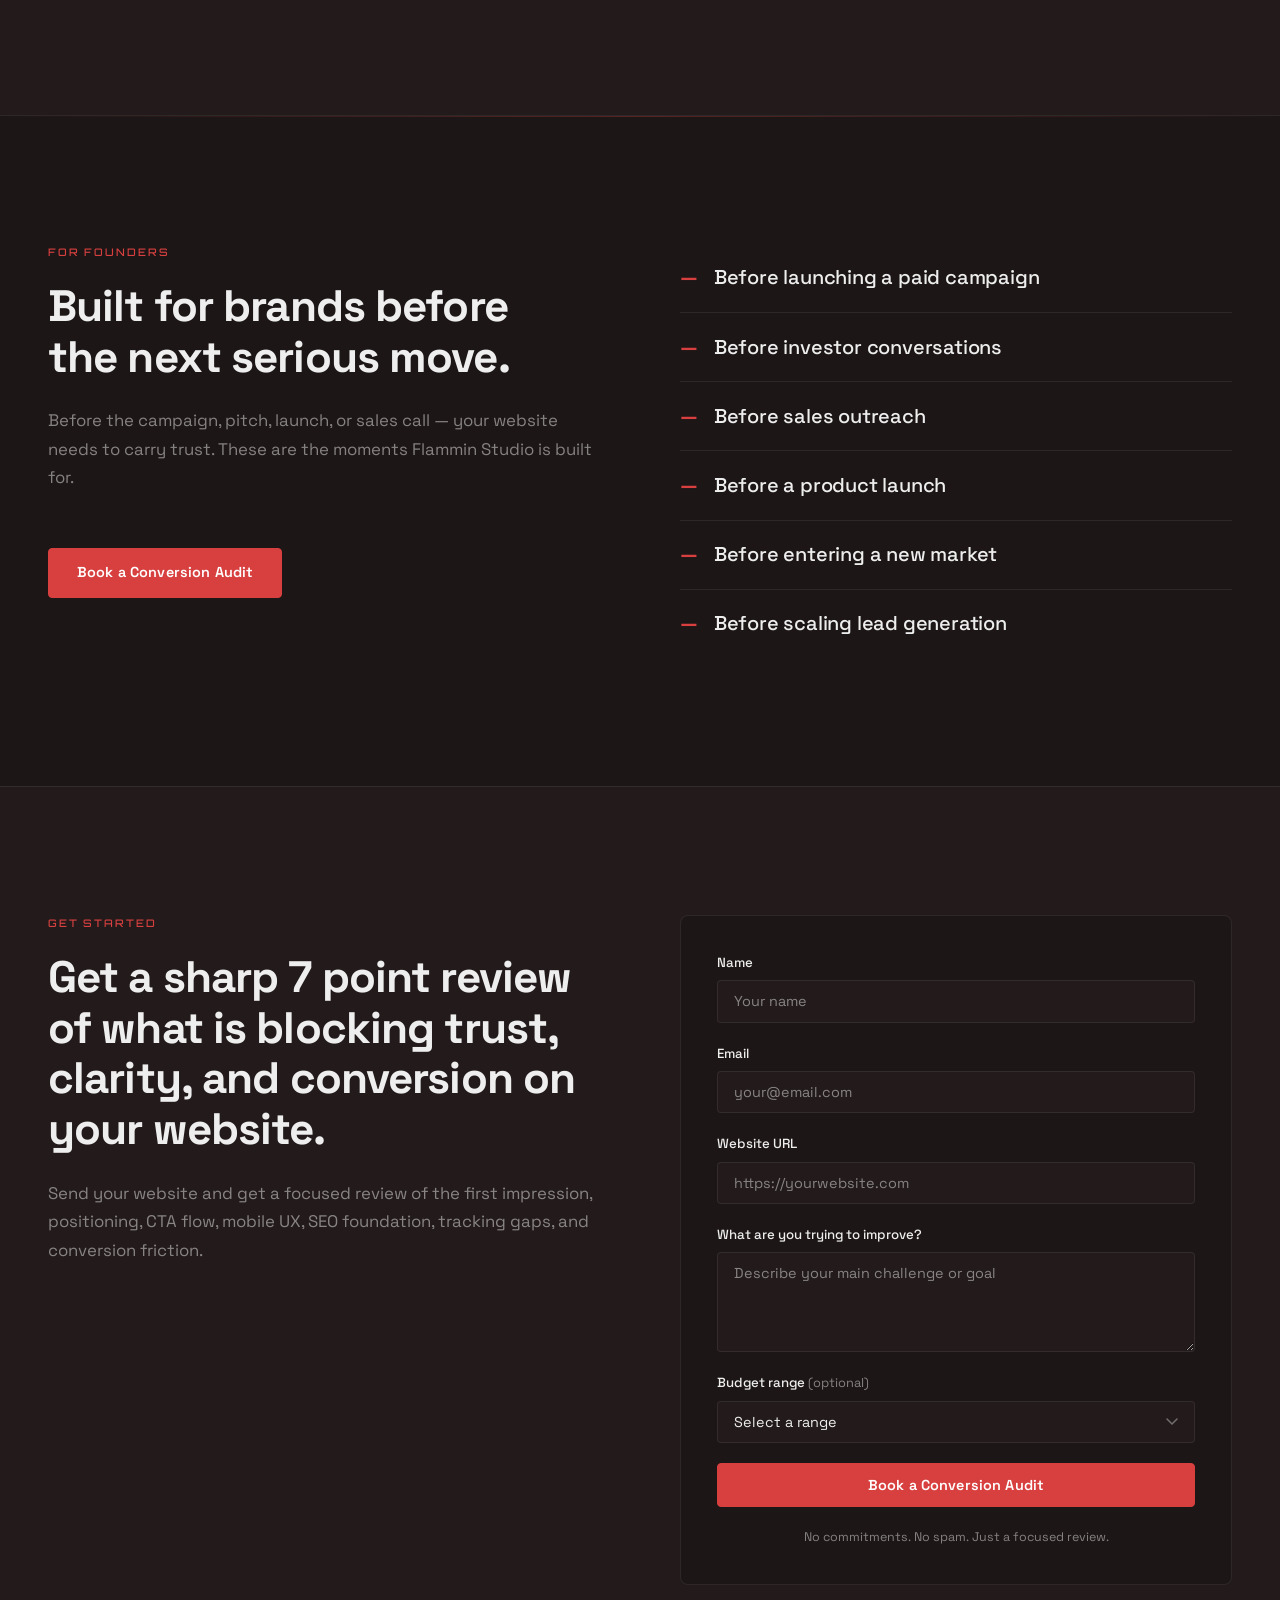
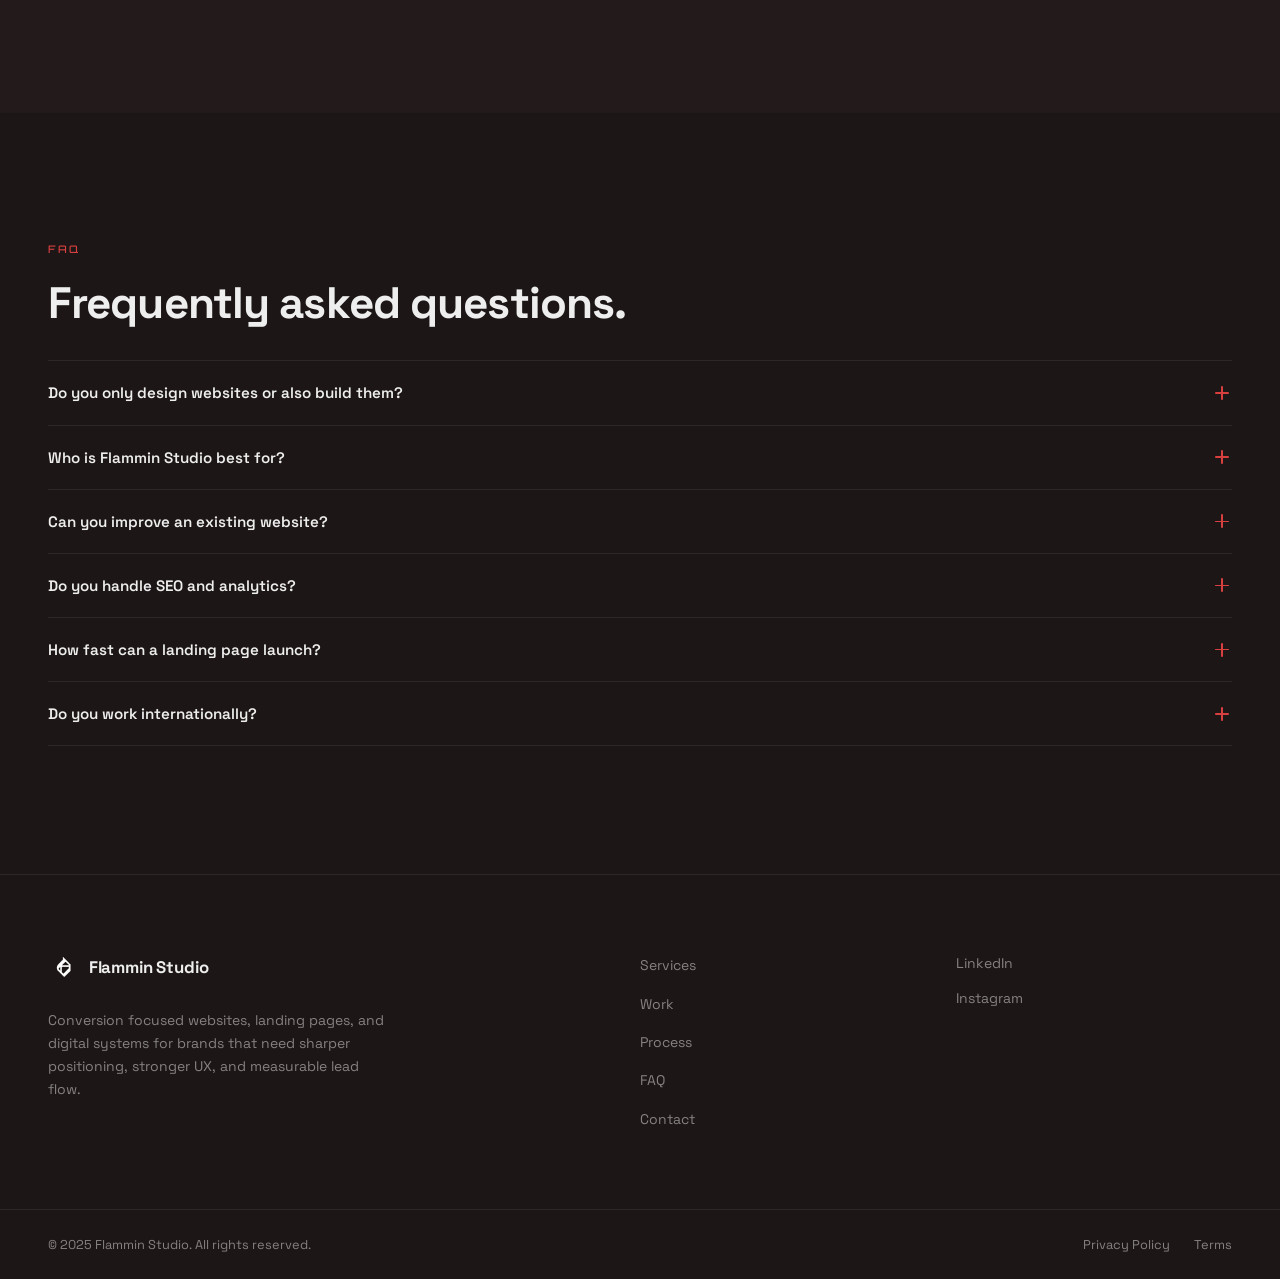
==== commit e7dc8e0f: "Improve hero atmosphere, favicon setup, mobile menu, and motion" ====
--- a/index.html
+++ b/index.html
@@ -1,751 +1,1066 @@
-<!DOCTYPE html>
+<!doctype html>
 <html lang="en">
-<head>
-  <meta charset="UTF-8" />
-  <meta name="viewport" content="width=device-width, initial-scale=1.0" />
-  <title>Flammin Studio — Conversion Focused Websites and Landing Pages</title>
-  <meta name="description" content="Flammin Studio builds conversion focused websites, landing pages, and digital systems for founders, service brands, startups, and growth teams that need sharper positioning, stronger UX, and measurable lead flow." />
-  <link rel="canonical" href="https://flammin.studio/" />
-
-  <!-- Open Graph -->
-  <meta property="og:type" content="website" />
-  <meta property="og:site_name" content="Flammin Studio" />
-  <meta property="og:url" content="https://flammin.studio/" />
-  <meta property="og:title" content="Flammin Studio — Conversion Focused Websites and Landing Pages" />
-  <meta property="og:description" content="Flammin Studio builds conversion focused websites, landing pages, and digital systems for founders, service brands, startups, and growth teams that need sharper positioning, stronger UX, and measurable lead flow." />
-  <meta property="og:image" content="https://flammin.studio/assets/og/flammin-studio-og.jpg" />
-
-  <!-- Twitter Card -->
-  <meta name="twitter:card" content="summary_large_image" />
-  <meta name="twitter:title" content="Flammin Studio — Conversion Focused Websites and Landing Pages" />
-  <meta name="twitter:description" content="Flammin Studio builds conversion focused websites, landing pages, and digital systems for founders, service brands, and growth teams." />
-  <meta name="twitter:image" content="https://flammin.studio/assets/og/flammin-studio-og.jpg" />
-
-  <!-- Fonts -->
-  <link rel="preconnect" href="https://fonts.googleapis.com" />
-  <link rel="preconnect" href="https://fonts.gstatic.com" crossorigin />
-  <link href="https://fonts.googleapis.com/css2?family=Space+Grotesk:wght@300;400;500;600;700&family=Orbitron:wght@400;500;600&display=swap" rel="stylesheet" />
-
-  <!-- Favicon placeholder -->
-  <link rel="icon" href="/assets/favicon/favicon.ico" />
-
-  <link rel="stylesheet" href="css/styles.css" />
-</head>
-<body>
-
-  <!-- ===== HEADER ===== -->
-  <header class="site-header" id="site-header">
-    <div class="container header-inner">
-      <a href="/" class="logo" aria-label="Flammin Studio — home">
-        <img src="assets/logos/LOGO.svg" alt="" class="logo-mark" width="28" height="28" aria-hidden="true" />
-        <span class="logo-wordmark">Flammin Studio</span>
-      </a>
-
-      <nav class="main-nav" id="main-nav" aria-label="Main navigation">
-        <ul class="nav-list" role="list">
-          <li><a href="#services" class="nav-link">Services</a></li>
-          <li><a href="#work" class="nav-link">Work</a></li>
-          <li><a href="#process" class="nav-link">Process</a></li>
-          <li><a href="#faq" class="nav-link">FAQ</a></li>
-          <li><a href="#audit" class="nav-link">Contact</a></li>
-        </ul>
-      </nav>
-
-      <div class="header-actions">
-        <a
-          href="#audit"
-          class="btn btn-primary"
-          data-event="cta_click"
-          data-location="header"
-          data-label="book_conversion_audit"
-        >Book a Conversion Audit</a>
-        <button
-          class="menu-toggle"
-          id="menu-toggle"
-          aria-label="Open menu"
-          aria-expanded="false"
-          aria-controls="main-nav"
-        >
-          <span class="bar"></span>
-          <span class="bar"></span>
-          <span class="bar"></span>
-        </button>
-      </div>
-    </div>
-  </header>
-
-  <main>
-
-    <!-- ===== HERO ===== -->
-    <section class="hero" id="hero" aria-labelledby="hero-heading">
-      <div class="hero-bg" aria-hidden="true"></div>
-      <div class="container hero-inner">
-        <p class="eyebrow">Flammin Studio</p>
-        <h1 id="hero-heading" class="hero-headline">
-          Websites and landing pages<br class="br-desktop" />
-          built to convert,<br />
-          not just exist.
-        </h1>
-        <p class="hero-sub">
-          Flammin Studio builds conversion focused websites, landing pages, and digital systems for founders, service brands, and growth teams that need sharper positioning, stronger UX, and measurable lead flow.
-        </p>
-        <div class="hero-ctas">
+  <head>
+    <meta charset="UTF-8" />
+    <meta name="viewport" content="width=device-width, initial-scale=1.0" />
+    <title>
+      Flammin Studio — Conversion Focused Websites and Landing Pages
+    </title>
+    <meta
+      name="description"
+      content="Flammin Studio builds conversion focused websites, landing pages, and digital systems for founders, service brands, startups, and growth teams that need sharper positioning, stronger UX, and measurable lead flow."
+    />
+    <link rel="canonical" href="https://flammin.studio/" />
+
+    <!-- Open Graph -->
+    <meta property="og:type" content="website" />
+    <meta property="og:site_name" content="Flammin Studio" />
+    <meta property="og:url" content="https://flammin.studio/" />
+    <meta
+      property="og:title"
+      content="Flammin Studio — Conversion Focused Websites and Landing Pages"
+    />
+    <meta
+      property="og:description"
+      content="Flammin Studio builds conversion focused websites, landing pages, and digital systems for founders, service brands, startups, and growth teams that need sharper positioning, stronger UX, and measurable lead flow."
+    />
+    <meta
+      property="og:image"
+      content="https://flammin.studio/assets/og/flammin-studio-og.jpg"
+    />
+
+    <!-- Twitter Card -->
+    <meta name="twitter:card" content="summary_large_image" />
+    <meta
+      name="twitter:title"
+      content="Flammin Studio — Conversion Focused Websites and Landing Pages"
+    />
+    <meta
+      name="twitter:description"
+      content="Flammin Studio builds conversion focused websites, landing pages, and digital systems for founders, service brands, and growth teams."
+    />
+    <meta
+      name="twitter:image"
+      content="https://flammin.studio/assets/og/flammin-studio-og.jpg"
+    />
+
+    <!-- Fonts -->
+    <link rel="preconnect" href="https://fonts.googleapis.com" />
+    <link rel="preconnect" href="https://fonts.gstatic.com" crossorigin />
+    <link
+      href="https://fonts.googleapis.com/css2?family=Space+Grotesk:wght@300;400;500;600;700&family=Orbitron:wght@400;500;600&display=swap"
+      rel="stylesheet"
+    />
+
+    <!-- Favicons -->
+    <link rel="icon" type="image/x-icon" href="assets/favicon/favicon.ico" />
+    <link rel="icon" type="image/png" sizes="16x16" href="assets/favicon/favicon-16x16.png" />
+    <link rel="icon" type="image/png" sizes="32x32" href="assets/favicon/favicon-32x32.png" />
+    <link rel="apple-touch-icon" sizes="180x180" href="assets/favicon/apple-touch-icon.png" />
+    <link rel="manifest" href="assets/favicon/site.webmanifest" />
+    <meta name="theme-color" content="#1D1616" />
+
+    <link rel="stylesheet" href="css/styles.css" />
+  </head>
+  <body>
+    <!-- ===== HEADER ===== -->
+    <header class="site-header" id="site-header">
+      <div class="container header-inner">
+        <a href="/" class="logo" aria-label="Flammin Studio — home">
+          <img
+            src="assets/logos/LOGO.svg"
+            alt=""
+            class="logo-mark"
+            width="28"
+            height="28"
+            aria-hidden="true"
+          />
+          <span class="logo-wordmark">Flammin Studio</span>
+        </a>
+
+        <nav class="main-nav" id="main-nav" aria-label="Main navigation">
+          <button class="nav-close-btn" id="nav-close-btn" aria-label="Close menu">
+            <span aria-hidden="true"></span>
+            <span aria-hidden="true"></span>
+          </button>
+          <ul class="nav-list" role="list">
+            <li><a href="#services" class="nav-link">Services</a></li>
+            <li><a href="#work" class="nav-link">Work</a></li>
+            <li><a href="#process" class="nav-link">Process</a></li>
+            <li><a href="#faq" class="nav-link">FAQ</a></li>
+            <li><a href="#audit" class="nav-link">Contact</a></li>
+          </ul>
+        </nav>
+
+        <div class="header-actions">
           <a
             href="#audit"
             class="btn btn-primary"
             data-event="cta_click"
-            data-location="hero"
+            data-location="header"
             data-label="book_conversion_audit"
-          >Book a Conversion Audit</a>
-          <a
-            href="#work"
-            class="btn btn-ghost"
-            data-event="cta_click"
-            data-location="hero"
-            data-label="view_selected_work"
-          >View Selected Work</a>
-        </div>
-        <div class="hero-caps" aria-label="Core capabilities">
-          <span>CRO Strategy</span>
-          <span class="cap-dot" aria-hidden="true">·</span>
-          <span>UI/UX Design</span>
-          <span class="cap-dot" aria-hidden="true">·</span>
-          <span>Front End Build</span>
-          <span class="cap-dot" aria-hidden="true">·</span>
-          <span>SEO / GEO / AEO</span>
-          <span class="cap-dot" aria-hidden="true">·</span>
-          <span>Analytics Setup</span>
+            >Book a Conversion Audit</a
+          >
+          <button
+            class="menu-toggle"
+            id="menu-toggle"
+            aria-label="Open menu"
+            aria-expanded="false"
+            aria-controls="main-nav"
+          >
+            <span class="bar"></span>
+            <span class="bar"></span>
+            <span class="bar"></span>
+          </button>
         </div>
       </div>
-    </section>
-
-    <!-- ===== TRUST STRIP ===== -->
-    <section class="trust-strip" aria-label="Studio capabilities">
-      <div class="container">
-        <ul class="trust-list" role="list">
-          <li class="trust-item"><span class="trust-label">CRO Strategy</span></li>
-          <li class="trust-item"><span class="trust-label">UI / UX Design</span></li>
-          <li class="trust-item"><span class="trust-label">Front End Build</span></li>
-          <li class="trust-item"><span class="trust-label">SEO / GEO / AEO</span></li>
-          <li class="trust-item"><span class="trust-label">Analytics Setup</span></li>
-        </ul>
-      </div>
-    </section>
-
-    <!-- ===== PROBLEM ===== -->
-    <section class="section problem-section" id="problem" aria-labelledby="problem-heading">
-      <div class="container">
-        <p class="eyebrow">The Problem</p>
-        <h2 id="problem-heading" class="section-title">
-          Most websites look fine.<br />That is the problem.
-        </h2>
-        <p class="section-sub">
-          A website can look acceptable and still fail as a business system. Most websites lose trust, traffic, and leads — not because they are broken, but because they were never built to perform.
-        </p>
-        <ul class="problem-grid" role="list">
-          <li class="problem-card reveal-item">
-            <span class="card-num" aria-hidden="true">01</span>
-            <h3 class="problem-title">Unclear positioning</h3>
-            <p class="problem-desc">Visitors cannot tell who you help or why you are different within the first screen.</p>
-          </li>
-          <li class="problem-card reveal-item">
-            <span class="card-num" aria-hidden="true">02</span>
-            <h3 class="problem-title">Weak above the fold</h3>
-            <p class="problem-desc">The headline does not carry the business message. Visitors bounce before they scroll.</p>
-          </li>
-          <li class="problem-card reveal-item">
-            <span class="card-num" aria-hidden="true">03</span>
-            <h3 class="problem-title">Generic visual identity</h3>
-            <p class="problem-desc">The design looks templated. It does not build trust or signal capability.</p>
-          </li>
-          <li class="problem-card reveal-item">
-            <span class="card-num" aria-hidden="true">04</span>
-            <h3 class="problem-title">Poor CTA hierarchy</h3>
-            <p class="problem-desc">Too many actions or no clear next step. Visitors leave without converting.</p>
-          </li>
-          <li class="problem-card reveal-item">
-            <span class="card-num" aria-hidden="true">05</span>
-            <h3 class="problem-title">No tracking setup</h3>
-            <p class="problem-desc">No visibility into user behavior. No data to improve with. No learning loop after launch.</p>
-          </li>
-          <li class="problem-card reveal-item">
-            <span class="card-num" aria-hidden="true">06</span>
-            <h3 class="problem-title">Weak SEO structure</h3>
-            <p class="problem-desc">Search engines and AI systems cannot understand the page. No discovery. No traffic.</p>
-          </li>
-          <li class="problem-card reveal-item">
-            <span class="card-num" aria-hidden="true">07</span>
-            <h3 class="problem-title">Mobile friction</h3>
-            <p class="problem-desc">The mobile experience is a compressed desktop page. It leaks trust and leads.</p>
-          </li>
-          <li class="problem-card reveal-item">
-            <span class="card-num" aria-hidden="true">08</span>
-            <h3 class="problem-title">No conversion logic</h3>
-            <p class="problem-desc">Sections exist to look full, not to move visitors toward an action. The page has no flow.</p>
-          </li>
-        </ul>
-      </div>
-    </section>
-
-    <!-- ===== SERVICES ===== -->
-    <section class="section offers-section" id="services" aria-labelledby="services-heading">
-      <div class="container">
-        <p class="eyebrow">Services</p>
-        <h2 id="services-heading" class="section-title">
-          Built for the moments where<br />your website needs to perform.
-        </h2>
-        <div class="offers-grid">
-
-          <article class="offer-card reveal-item">
-            <div class="offer-top">
-              <span class="offer-num" aria-hidden="true">01</span>
-              <h3 class="offer-title">Conversion Landing Pages</h3>
+    </header>
+
+    <main>
+      <!-- ===== HERO ===== -->
+      <section class="hero" id="hero" aria-labelledby="hero-heading">
+        <div class="hero-bg" aria-hidden="true"></div>
+        <div class="container hero-inner">
+          <!-- Left: hero message -->
+          <div class="hero-content">
+            <p class="eyebrow">Flammin Studio</p>
+            <h1 id="hero-heading" class="hero-headline">
+              Websites and landing pages<br class="br-desktop" />
+              built to convert,<br />
+              not just exist.
+            </h1>
+            <p class="hero-sub">
+              Flammin Studio builds conversion focused websites, landing pages,
+              and digital systems for founders, service brands, and growth teams
+              that need sharper positioning, stronger UX, and measurable lead flow.
+            </p>
+            <div class="hero-ctas">
+              <a
+                href="#audit"
+                class="btn btn-primary"
+                data-event="cta_click"
+                data-location="hero"
+                data-label="book_conversion_audit"
+                >Book a Conversion Audit</a
+              >
+              <a
+                href="#work"
+                class="btn btn-ghost"
+                data-event="cta_click"
+                data-location="hero"
+                data-label="view_selected_work"
+                >View Selected Work</a
+              >
             </div>
-            <p class="offer-desc">High performance landing pages built for campaigns, launches, offers, and lead generation.</p>
-            <div class="offer-columns">
-              <div class="offer-col">
-                <p class="offer-col-label">What it solves</p>
-                <ul class="offer-list" role="list">
-                  <li>Weak campaign conversion</li>
-                  <li>Unclear offer messaging</li>
-                  <li>Low trust landing experience</li>
-                  <li>Poor mobile conversion flow</li>
+            <div class="hero-caps" aria-label="Core capabilities">
+              <span>CRO Strategy</span>
+              <span class="cap-dot" aria-hidden="true">·</span>
+              <span>UI/UX Design</span>
+              <span class="cap-dot" aria-hidden="true">·</span>
+              <span>Front End Build</span>
+              <span class="cap-dot" aria-hidden="true">·</span>
+              <span>SEO / GEO / AEO</span>
+              <span class="cap-dot" aria-hidden="true">·</span>
+              <span>Analytics Setup</span>
+            </div>
+          </div>
+
+          <!-- Right: conversion audit interface -->
+          <div class="hero-visual" aria-hidden="true">
+            <div class="hv-frame">
+              <div class="hv-panel">
+                <div class="hv-header">
+                  <span class="hv-label">CONVERSION AUDIT</span>
+                  <span class="hv-badge">7 POINTS</span>
+                </div>
+                <div class="hv-scan"></div>
+                <ul class="hv-checks">
+                  <li class="hv-check hv-pass"><span class="hv-dot"></span><span class="hv-name">First impression</span><span class="hv-val">Clear</span></li>
+                  <li class="hv-check hv-fail"><span class="hv-dot"></span><span class="hv-name">CTA hierarchy</span><span class="hv-val">Friction</span></li>
+                  <li class="hv-check hv-pass"><span class="hv-dot"></span><span class="hv-name">Mobile UX</span><span class="hv-val">Pass</span></li>
+                  <li class="hv-check hv-fail"><span class="hv-dot"></span><span class="hv-name">SEO structure</span><span class="hv-val">Gaps</span></li>
+                  <li class="hv-check hv-fail"><span class="hv-dot"></span><span class="hv-name">Analytics tracking</span><span class="hv-val">Missing</span></li>
+                  <li class="hv-check hv-fail"><span class="hv-dot"></span><span class="hv-name">Positioning</span><span class="hv-val">Weak</span></li>
+                  <li class="hv-check hv-pass"><span class="hv-dot"></span><span class="hv-name">Conversion flow</span><span class="hv-val">Reviewed</span></li>
                 </ul>
-              </div>
-              <div class="offer-col">
-                <p class="offer-col-label">What you get</p>
-                <ul class="offer-list" role="list">
-                  <li>Sharp landing page structure</li>
-                  <li>Conversion focused copy flow</li>
-                  <li>Premium UI direction</li>
-                  <li>Responsive front end build</li>
-                  <li>Tracking ready setup</li>
-                </ul>
+                <div class="hv-footer">
+                  <span class="hv-count">4 friction points identified</span>
+                </div>
               </div>
             </div>
-          </article>
-
-          <article class="offer-card reveal-item">
-            <div class="offer-top">
-              <span class="offer-num" aria-hidden="true">02</span>
-              <h3 class="offer-title">Premium Studio Websites</h3>
-            </div>
-            <p class="offer-desc">Custom websites for brands that need stronger trust, sharper messaging, and a premium digital presence.</p>
-            <div class="offer-columns">
-              <div class="offer-col">
-                <p class="offer-col-label">What it solves</p>
-                <ul class="offer-list" role="list">
-                  <li>Outdated digital presence</li>
-                  <li>Weak brand perception</li>
-                  <li>Scattered service messaging</li>
-                  <li>Low inquiry quality</li>
-                  <li>Poor pre-sales credibility</li>
-                </ul>
-              </div>
-              <div class="offer-col">
-                <p class="offer-col-label">What you get</p>
-                <ul class="offer-list" role="list">
-                  <li>Strategic site structure</li>
-                  <li>Premium visual direction</li>
-                  <li>Responsive front end build</li>
-                  <li>Service and proof sections</li>
-                  <li>SEO ready foundation</li>
-                </ul>
-              </div>
-            </div>
-          </article>
-
-          <article class="offer-card reveal-item">
-            <div class="offer-top">
-              <span class="offer-num" aria-hidden="true">03</span>
-              <h3 class="offer-title">Analytics and Growth Systems</h3>
-            </div>
-            <p class="offer-desc">Tracking and visibility infrastructure for smarter web decisions after launch.</p>
-            <div class="offer-columns">
-              <div class="offer-col">
-                <p class="offer-col-label">What it solves</p>
-                <ul class="offer-list" role="list">
-                  <li>No conversion tracking</li>
-                  <li>Unclear CTA performance</li>
-                  <li>No GA4 or GTM structure</li>
-                  <li>No learning loop after launch</li>
-                </ul>
-              </div>
-              <div class="offer-col">
-                <p class="offer-col-label">What you get</p>
-                <ul class="offer-list" role="list">
-                  <li>GTM event planning</li>
-                  <li>GA4 setup support</li>
-                  <li>CTA and form tracking</li>
-                  <li>Scroll depth tracking</li>
-                  <li>Analytics ready structure</li>
-                </ul>
-              </div>
-            </div>
-          </article>
-
-        </div>
-      </div>
-    </section>
-
-    <!-- ===== PROCESS ===== -->
-    <section class="section process-section" id="process" aria-labelledby="process-heading">
-      <div class="container">
-        <p class="eyebrow">Process</p>
-        <h2 id="process-heading" class="section-title">
-          A focused process from<br />diagnosis to launch.
-        </h2>
-        <p class="section-sub">No random design. No bloated agency process. Structured execution from strategy to live.</p>
-        <ol class="process-list" role="list">
-          <li class="process-step reveal-item">
-            <span class="step-num" aria-hidden="true">01</span>
-            <div class="step-body">
-              <h3 class="step-title">Diagnose</h3>
-              <p class="step-desc">Review the current website, offer, audience, friction points, competitors, conversion path, SEO foundation, and analytics gaps.</p>
-            </div>
-          </li>
-          <li class="process-step reveal-item">
-            <span class="step-num" aria-hidden="true">02</span>
-            <div class="step-body">
-              <h3 class="step-title">Design Direction</h3>
-              <p class="step-desc">Define the structure, visual system, CTA hierarchy, layout rhythm, and user flow before building anything.</p>
-            </div>
-          </li>
-          <li class="process-step reveal-item">
-            <span class="step-num" aria-hidden="true">03</span>
-            <div class="step-body">
-              <h3 class="step-title">Build</h3>
-              <p class="step-desc">Create the responsive front end with clean code, performance focus, SEO structure, and intentional motion where it earns its place.</p>
-            </div>
-          </li>
-          <li class="process-step reveal-item">
-            <span class="step-num" aria-hidden="true">04</span>
-            <div class="step-body">
-              <h3 class="step-title">Launch and Improve</h3>
-              <p class="step-desc">Connect forms, tracking, QA, deploy, review behavior, and identify what to improve next.</p>
-            </div>
-          </li>
-        </ol>
-      </div>
-    </section>
-
-    <!-- ===== SELECTED WORK ===== -->
-    <section class="section work-section" id="work" aria-labelledby="work-heading">
-      <div class="container">
-        <p class="eyebrow">Selected Work</p>
-        <h2 id="work-heading" class="section-title">
-          Selected work built around<br />business function.
-        </h2>
-        <p class="section-sub">Projects are shown for what they do as business systems, not just how they look.</p>
-        <div class="work-grid">
-
-          <article class="work-card reveal-item" data-event="case_study_click" data-project="rf-global">
-            <div class="work-tags">
-              <span class="work-tag">Real Estate Investment</span>
-              <span class="work-tag">Landing Page System</span>
-            </div>
-            <h3 class="work-title">RF Global</h3>
-            <p class="work-function">Trust building, education, course registration, and lead generation for a real estate investment platform.</p>
-            <ul class="work-caps" role="list">
-              <li>Landing page strategy</li>
-              <li>RTL layout</li>
-              <li>Bilingual direction</li>
-              <li>CRO structure</li>
-              <li>SEO / GEO / AEO support</li>
-            </ul>
-          </article>
-
-          <article class="work-card reveal-item" data-event="case_study_click" data-project="amuta-plus">
-            <div class="work-tags">
-              <span class="work-tag">NGO Consulting</span>
-              <span class="work-tag">Management Website</span>
-            </div>
-            <h3 class="work-title">Amuta Plus</h3>
-            <p class="work-function">Authority, service clarity, traffic, social credibility, and lead support for an NGO consulting and management firm.</p>
-            <ul class="work-caps" role="list">
-              <li>Website structure</li>
-              <li>Content strategy</li>
-              <li>SEO support</li>
-              <li>Social media direction</li>
-              <li>Campaign alignment</li>
-            </ul>
-          </article>
-
-          <article class="work-card reveal-item" data-event="case_study_click" data-project="rys-plast">
-            <div class="work-tags">
-              <span class="work-tag">Industrial Manufacturing</span>
-              <span class="work-tag">Website Rebuild</span>
-            </div>
-            <h3 class="work-title">RYS Plast</h3>
-            <p class="work-function">Product clarity, factory trust, B2B lead generation, and industrial credibility for a manufacturing brand.</p>
-            <ul class="work-caps" role="list">
-              <li>Hebrew RTL structure</li>
-              <li>Product and service architecture</li>
-              <li>CRO focused homepage</li>
-              <li>Responsive build</li>
-              <li>SEO / GEO / AEO direction</li>
-            </ul>
-          </article>
-
-        </div>
-      </div>
-    </section>
-
-    <!-- ===== FOUNDERS ===== -->
-    <section class="section founders-section" id="founders" aria-labelledby="founders-heading">
-      <div class="container founders-inner">
-        <div class="founders-content">
-          <p class="eyebrow">For Founders</p>
-          <h2 id="founders-heading" class="section-title">
-            Built for brands before<br />the next serious move.
+          </div>
+        </div>
+      </section>
+
+      <!-- ===== TRUST STRIP ===== -->
+      <section class="trust-strip" aria-label="Studio capabilities">
+        <div class="container">
+          <ul class="trust-list" role="list">
+            <li class="trust-item">
+              <span class="trust-label">CRO Strategy</span>
+            </li>
+            <li class="trust-item">
+              <span class="trust-label">UI / UX Design</span>
+            </li>
+            <li class="trust-item">
+              <span class="trust-label">Front End Build</span>
+            </li>
+            <li class="trust-item">
+              <span class="trust-label">SEO / GEO / AEO</span>
+            </li>
+            <li class="trust-item">
+              <span class="trust-label">Analytics Setup</span>
+            </li>
+          </ul>
+        </div>
+      </section>
+
+      <!-- ===== PROBLEM ===== -->
+      <section
+        class="section problem-section"
+        id="problem"
+        aria-labelledby="problem-heading"
+      >
+        <div class="container">
+          <p class="eyebrow">The Problem</p>
+          <h2 id="problem-heading" class="section-title">
+            Most websites look fine.<br />That is the problem.
           </h2>
           <p class="section-sub">
-            Before the campaign, pitch, launch, or sales call — your website needs to carry trust. These are the moments Flammin Studio is built for.
+            A website can look acceptable and still fail as a business system.
+            Most websites lose trust, traffic, and leads — not because they are
+            broken, but because they were never built to perform.
           </p>
-          <a
-            href="#audit"
-            class="btn btn-primary"
-            data-event="cta_click"
-            data-location="founders"
-            data-label="book_conversion_audit"
-          >Book a Conversion Audit</a>
-        </div>
-        <ul class="scenarios-list" role="list">
-          <li class="scenario-item reveal-item">
-            <span class="scenario-dash" aria-hidden="true">—</span>
-            <span>Before launching a paid campaign</span>
-          </li>
-          <li class="scenario-item reveal-item">
-            <span class="scenario-dash" aria-hidden="true">—</span>
-            <span>Before investor conversations</span>
-          </li>
-          <li class="scenario-item reveal-item">
-            <span class="scenario-dash" aria-hidden="true">—</span>
-            <span>Before sales outreach</span>
-          </li>
-          <li class="scenario-item reveal-item">
-            <span class="scenario-dash" aria-hidden="true">—</span>
-            <span>Before a product launch</span>
-          </li>
-          <li class="scenario-item reveal-item">
-            <span class="scenario-dash" aria-hidden="true">—</span>
-            <span>Before entering a new market</span>
-          </li>
-          <li class="scenario-item reveal-item">
-            <span class="scenario-dash" aria-hidden="true">—</span>
-            <span>Before scaling lead generation</span>
-          </li>
-        </ul>
-      </div>
-    </section>
-
-    <!-- ===== AUDIT CTA ===== -->
-    <section class="section audit-section" id="audit" aria-labelledby="audit-heading">
-      <div class="container audit-inner">
-        <div class="audit-content">
-          <p class="eyebrow">Get Started</p>
-          <h2 id="audit-heading" class="section-title">
-            Get a sharp 7 point review of what is blocking trust, clarity, and conversion on your website.
+          <ul class="problem-grid" role="list">
+            <li class="problem-card reveal-item">
+              <span class="card-num" aria-hidden="true">01</span>
+              <h3 class="problem-title">Unclear positioning</h3>
+              <p class="problem-desc">
+                Visitors cannot tell who you help or why you are different
+                within the first screen.
+              </p>
+            </li>
+            <li class="problem-card reveal-item">
+              <span class="card-num" aria-hidden="true">02</span>
+              <h3 class="problem-title">Weak above the fold</h3>
+              <p class="problem-desc">
+                The headline does not carry the business message. Visitors
+                bounce before they scroll.
+              </p>
+            </li>
+            <li class="problem-card reveal-item">
+              <span class="card-num" aria-hidden="true">03</span>
+              <h3 class="problem-title">Generic visual identity</h3>
+              <p class="problem-desc">
+                The design looks templated. It does not build trust or signal
+                capability.
+              </p>
+            </li>
+            <li class="problem-card reveal-item">
+              <span class="card-num" aria-hidden="true">04</span>
+              <h3 class="problem-title">Poor CTA hierarchy</h3>
+              <p class="problem-desc">
+                Too many actions or no clear next step. Visitors leave without
+                converting.
+              </p>
+            </li>
+            <li class="problem-card reveal-item">
+              <span class="card-num" aria-hidden="true">05</span>
+              <h3 class="problem-title">No tracking setup</h3>
+              <p class="problem-desc">
+                No visibility into user behavior. No data to improve with. No
+                learning loop after launch.
+              </p>
+            </li>
+            <li class="problem-card reveal-item">
+              <span class="card-num" aria-hidden="true">06</span>
+              <h3 class="problem-title">Weak SEO structure</h3>
+              <p class="problem-desc">
+                Search engines and AI systems cannot understand the page. No
+                discovery. No traffic.
+              </p>
+            </li>
+            <li class="problem-card reveal-item">
+              <span class="card-num" aria-hidden="true">07</span>
+              <h3 class="problem-title">Mobile friction</h3>
+              <p class="problem-desc">
+                The mobile experience is a compressed desktop page. It leaks
+                trust and leads.
+              </p>
+            </li>
+            <li class="problem-card reveal-item">
+              <span class="card-num" aria-hidden="true">08</span>
+              <h3 class="problem-title">No conversion logic</h3>
+              <p class="problem-desc">
+                Sections exist to look full, not to move visitors toward an
+                action. The page has no flow.
+              </p>
+            </li>
+          </ul>
+        </div>
+      </section>
+
+      <!-- ===== SERVICES ===== -->
+      <section
+        class="section offers-section"
+        id="services"
+        aria-labelledby="services-heading"
+      >
+        <div class="container">
+          <p class="eyebrow">Services</p>
+          <h2 id="services-heading" class="section-title">
+            Built for the moments where<br />your website needs to perform.
+          </h2>
+          <div class="offers-grid">
+            <article class="offer-card reveal-item">
+              <div class="offer-top">
+                <span class="offer-num" aria-hidden="true">01</span>
+                <h3 class="offer-title">Conversion Landing Pages</h3>
+              </div>
+              <p class="offer-desc">
+                High performance landing pages built for campaigns, launches,
+                offers, and lead generation.
+              </p>
+              <div class="offer-columns">
+                <div class="offer-col">
+                  <p class="offer-col-label">What it solves</p>
+                  <ul class="offer-list" role="list">
+                    <li>Weak campaign conversion</li>
+                    <li>Unclear offer messaging</li>
+                    <li>Low trust landing experience</li>
+                    <li>Poor mobile conversion flow</li>
+                  </ul>
+                </div>
+                <div class="offer-col">
+                  <p class="offer-col-label">What you get</p>
+                  <ul class="offer-list" role="list">
+                    <li>Sharp landing page structure</li>
+                    <li>Conversion focused copy flow</li>
+                    <li>Premium UI direction</li>
+                    <li>Responsive front end build</li>
+                    <li>Tracking ready setup</li>
+                  </ul>
+                </div>
+              </div>
+            </article>
+
+            <article class="offer-card reveal-item">
+              <div class="offer-top">
+                <span class="offer-num" aria-hidden="true">02</span>
+                <h3 class="offer-title">Premium Studio Websites</h3>
+              </div>
+              <p class="offer-desc">
+                Custom websites for brands that need stronger trust, sharper
+                messaging, and a premium digital presence.
+              </p>
+              <div class="offer-columns">
+                <div class="offer-col">
+                  <p class="offer-col-label">What it solves</p>
+                  <ul class="offer-list" role="list">
+                    <li>Outdated digital presence</li>
+                    <li>Weak brand perception</li>
+                    <li>Scattered service messaging</li>
+                    <li>Low inquiry quality</li>
+                    <li>Poor pre-sales credibility</li>
+                  </ul>
+                </div>
+                <div class="offer-col">
+                  <p class="offer-col-label">What you get</p>
+                  <ul class="offer-list" role="list">
+                    <li>Strategic site structure</li>
+                    <li>Premium visual direction</li>
+                    <li>Responsive front end build</li>
+                    <li>Service and proof sections</li>
+                    <li>SEO ready foundation</li>
+                  </ul>
+                </div>
+              </div>
+            </article>
+
+            <article class="offer-card reveal-item">
+              <div class="offer-top">
+                <span class="offer-num" aria-hidden="true">03</span>
+                <h3 class="offer-title">Analytics and Growth Systems</h3>
+              </div>
+              <p class="offer-desc">
+                Tracking and visibility infrastructure for smarter web decisions
+                after launch.
+              </p>
+              <div class="offer-columns">
+                <div class="offer-col">
+                  <p class="offer-col-label">What it solves</p>
+                  <ul class="offer-list" role="list">
+                    <li>No conversion tracking</li>
+                    <li>Unclear CTA performance</li>
+                    <li>No GA4 or GTM structure</li>
+                    <li>No learning loop after launch</li>
+                  </ul>
+                </div>
+                <div class="offer-col">
+                  <p class="offer-col-label">What you get</p>
+                  <ul class="offer-list" role="list">
+                    <li>GTM event planning</li>
+                    <li>GA4 setup support</li>
+                    <li>CTA and form tracking</li>
+                    <li>Scroll depth tracking</li>
+                    <li>Analytics ready structure</li>
+                  </ul>
+                </div>
+              </div>
+            </article>
+          </div>
+        </div>
+      </section>
+
+      <!-- ===== PROCESS ===== -->
+      <section
+        class="section process-section"
+        id="process"
+        aria-labelledby="process-heading"
+      >
+        <div class="container">
+          <p class="eyebrow">Process</p>
+          <h2 id="process-heading" class="section-title">
+            A focused process from<br />diagnosis to launch.
           </h2>
           <p class="section-sub">
-            Send your website and get a focused review of the first impression, positioning, CTA flow, mobile UX, SEO foundation, tracking gaps, and conversion friction.
+            No random design. No bloated agency process. Structured execution
+            from strategy to live.
           </p>
-        </div>
-        <div class="audit-form-wrap">
-          <form
-            class="audit-form"
-            id="audit-form"
-            novalidate
-            aria-label="Conversion audit request"
+          <ol class="process-list" role="list">
+            <li class="process-step reveal-item">
+              <span class="step-num" aria-hidden="true">01</span>
+              <div class="step-body">
+                <h3 class="step-title">Diagnose</h3>
+                <p class="step-desc">
+                  Review the current website, offer, audience, friction points,
+                  competitors, conversion path, SEO foundation, and analytics
+                  gaps.
+                </p>
+              </div>
+            </li>
+            <li class="process-step reveal-item">
+              <span class="step-num" aria-hidden="true">02</span>
+              <div class="step-body">
+                <h3 class="step-title">Design Direction</h3>
+                <p class="step-desc">
+                  Define the structure, visual system, CTA hierarchy, layout
+                  rhythm, and user flow before building anything.
+                </p>
+              </div>
+            </li>
+            <li class="process-step reveal-item">
+              <span class="step-num" aria-hidden="true">03</span>
+              <div class="step-body">
+                <h3 class="step-title">Build</h3>
+                <p class="step-desc">
+                  Create the responsive front end with clean code, performance
+                  focus, SEO structure, and intentional motion where it earns
+                  its place.
+                </p>
+              </div>
+            </li>
+            <li class="process-step reveal-item">
+              <span class="step-num" aria-hidden="true">04</span>
+              <div class="step-body">
+                <h3 class="step-title">Launch and Improve</h3>
+                <p class="step-desc">
+                  Connect forms, tracking, QA, deploy, review behavior, and
+                  identify what to improve next.
+                </p>
+              </div>
+            </li>
+          </ol>
+        </div>
+      </section>
+
+      <!-- ===== SELECTED WORK ===== -->
+      <section
+        class="section work-section"
+        id="work"
+        aria-labelledby="work-heading"
+      >
+        <div class="container">
+          <p class="eyebrow">Selected Work</p>
+          <h2 id="work-heading" class="section-title">
+            Selected work built around<br />business function.
+          </h2>
+          <p class="section-sub">
+            Projects are shown for what they do as business systems, not just
+            how they look.
+          </p>
+          <div class="work-grid">
+            <article
+              class="work-card reveal-item"
+              data-event="case_study_click"
+              data-project="rf-global"
+            >
+              <figure class="work-img">
+                <img
+                  src="./assets/images/work/rf-global-preview.webp"
+                  alt="RF Global — bilingual RTL real estate investment landing page with CRO structure and lead generation flow"
+                  loading="lazy"
+                  width="800"
+                  height="533"
+                />
+              </figure>
+              <div class="work-body">
+                <div class="work-tags">
+                  <span class="work-tag">Real Estate Investment</span>
+                  <span class="work-tag">Landing Page System</span>
+                </div>
+                <h3 class="work-title">RF Global</h3>
+                <p class="work-function">
+                  Trust building, education, course registration, and lead
+                  generation for a real estate investment platform.
+                </p>
+                <ul class="work-caps" role="list">
+                  <li>Landing page strategy</li>
+                  <li>RTL layout</li>
+                  <li>Bilingual direction</li>
+                  <li>CRO structure</li>
+                  <li>SEO / GEO / AEO support</li>
+                </ul>
+              </div>
+            </article>
+
+            <article
+              class="work-card reveal-item"
+              data-event="case_study_click"
+              data-project="amuta-plus"
+            >
+              <figure class="work-img">
+                <img
+                  src="./assets/images/work/amuta-plus-preview.webp"
+                  alt="Amuta Plus — NGO consulting website built for authority, service clarity, and lead support"
+                  loading="lazy"
+                  width="800"
+                  height="533"
+                />
+              </figure>
+              <div class="work-body">
+                <div class="work-tags">
+                  <span class="work-tag">NGO Consulting</span>
+                  <span class="work-tag">Management Website</span>
+                </div>
+                <h3 class="work-title">Amuta Plus</h3>
+                <p class="work-function">
+                  Authority, service clarity, traffic, social credibility, and
+                  lead support for an NGO consulting and management firm.
+                </p>
+                <ul class="work-caps" role="list">
+                  <li>Website structure</li>
+                  <li>Content strategy</li>
+                  <li>SEO support</li>
+                  <li>Social media direction</li>
+                  <li>Campaign alignment</li>
+                </ul>
+              </div>
+            </article>
+
+            <article
+              class="work-card reveal-item"
+              data-event="case_study_click"
+              data-project="rys-plast"
+            >
+              <figure class="work-img">
+                <img
+                  src="./assets/images/work/rys-plast-preview.webp"
+                  alt="RYS Plast — industrial manufacturing website with Hebrew RTL structure, B2B lead generation, and CRO focused homepage"
+                  loading="lazy"
+                  width="800"
+                  height="533"
+                />
+              </figure>
+              <div class="work-body">
+                <div class="work-tags">
+                  <span class="work-tag">Industrial Manufacturing</span>
+                  <span class="work-tag">Website Rebuild</span>
+                </div>
+                <h3 class="work-title">RYS Plast</h3>
+                <p class="work-function">
+                  Product clarity, factory trust, B2B lead generation, and
+                  industrial credibility for a manufacturing brand.
+                </p>
+                <ul class="work-caps" role="list">
+                  <li>Hebrew RTL structure</li>
+                  <li>Product and service architecture</li>
+                  <li>CRO focused homepage</li>
+                  <li>Responsive build</li>
+                  <li>SEO / GEO / AEO direction</li>
+                </ul>
+              </div>
+            </article>
+          </div>
+        </div>
+      </section>
+
+      <!-- ===== FOUNDERS ===== -->
+      <section
+        class="section founders-section"
+        id="founders"
+        aria-labelledby="founders-heading"
+      >
+        <div class="container founders-inner">
+          <div class="founders-content">
+            <p class="eyebrow">For Founders</p>
+            <h2 id="founders-heading" class="section-title">
+              Built for brands before<br />the next serious move.
+            </h2>
+            <p class="section-sub">
+              Before the campaign, pitch, launch, or sales call — your website
+              needs to carry trust. These are the moments Flammin Studio is
+              built for.
+            </p>
+            <a
+              href="#audit"
+              class="btn btn-primary"
+              data-event="cta_click"
+              data-location="founders"
+              data-label="book_conversion_audit"
+              >Book a Conversion Audit</a
+            >
+          </div>
+          <ul class="scenarios-list" role="list">
+            <li class="scenario-item reveal-item">
+              <span class="scenario-dash" aria-hidden="true">—</span>
+              <span>Before launching a paid campaign</span>
+            </li>
+            <li class="scenario-item reveal-item">
+              <span class="scenario-dash" aria-hidden="true">—</span>
+              <span>Before investor conversations</span>
+            </li>
+            <li class="scenario-item reveal-item">
+              <span class="scenario-dash" aria-hidden="true">—</span>
+              <span>Before sales outreach</span>
+            </li>
+            <li class="scenario-item reveal-item">
+              <span class="scenario-dash" aria-hidden="true">—</span>
+              <span>Before a product launch</span>
+            </li>
+            <li class="scenario-item reveal-item">
+              <span class="scenario-dash" aria-hidden="true">—</span>
+              <span>Before entering a new market</span>
+            </li>
+            <li class="scenario-item reveal-item">
+              <span class="scenario-dash" aria-hidden="true">—</span>
+              <span>Before scaling lead generation</span>
+            </li>
+          </ul>
+        </div>
+      </section>
+
+      <!-- ===== AUDIT CTA ===== -->
+      <section
+        class="section audit-section"
+        id="audit"
+        aria-labelledby="audit-heading"
+      >
+        <div class="container audit-inner">
+          <div class="audit-content">
+            <p class="eyebrow">Get Started</p>
+            <h2 id="audit-heading" class="section-title">
+              Get a sharp 7 point review of what is blocking trust, clarity, and
+              conversion on your website.
+            </h2>
+            <p class="section-sub">
+              Send your website and get a focused review of the first
+              impression, positioning, CTA flow, mobile UX, SEO foundation,
+              tracking gaps, and conversion friction.
+            </p>
+          </div>
+          <div class="audit-form-wrap">
+            <form
+              class="audit-form"
+              id="audit-form"
+              novalidate
+              aria-label="Conversion audit request"
+            >
+              <div class="form-group">
+                <label for="f-name" class="form-label">Name</label>
+                <input
+                  type="text"
+                  id="f-name"
+                  name="name"
+                  class="form-input"
+                  placeholder="Your name"
+                  required
+                  autocomplete="name"
+                />
+              </div>
+              <div class="form-group">
+                <label for="f-email" class="form-label">Email</label>
+                <input
+                  type="email"
+                  id="f-email"
+                  name="email"
+                  class="form-input"
+                  placeholder="your@email.com"
+                  required
+                  autocomplete="email"
+                />
+              </div>
+              <div class="form-group">
+                <label for="f-website" class="form-label">Website URL</label>
+                <input
+                  type="url"
+                  id="f-website"
+                  name="website"
+                  class="form-input"
+                  placeholder="https://yourwebsite.com"
+                  required
+                />
+              </div>
+              <div class="form-group">
+                <label for="f-goal" class="form-label"
+                  >What are you trying to improve?</label
+                >
+                <textarea
+                  id="f-goal"
+                  name="goal"
+                  class="form-input form-textarea"
+                  placeholder="Describe your main challenge or goal"
+                  rows="4"
+                  required
+                ></textarea>
+              </div>
+              <div class="form-group">
+                <label for="f-budget" class="form-label">
+                  Budget range
+                  <span class="label-optional">(optional)</span>
+                </label>
+                <select
+                  id="f-budget"
+                  name="budget"
+                  class="form-input form-select"
+                >
+                  <option value="" disabled selected>Select a range</option>
+                  <option value="under-1k">Under $1,000</option>
+                  <option value="1k-3k">$1,000 – $3,000</option>
+                  <option value="3k-7k">$3,000 – $7,000</option>
+                  <option value="7k-plus">$7,000+</option>
+                  <option value="not-sure">Not sure yet</option>
+                </select>
+              </div>
+              <button
+                type="submit"
+                class="btn btn-primary btn-full"
+                data-event="form_submit"
+                data-location="audit"
+                data-label="book_conversion_audit"
+              >
+                Book a Conversion Audit
+              </button>
+              <p class="form-note">
+                No commitments. No spam. Just a focused review.
+              </p>
+            </form>
+          </div>
+        </div>
+      </section>
+
+      <!-- ===== FAQ ===== -->
+      <section
+        class="section faq-section"
+        id="faq"
+        aria-labelledby="faq-heading"
+      >
+        <div class="container">
+          <p class="eyebrow">FAQ</p>
+          <h2 id="faq-heading" class="section-title">
+            Frequently asked questions.
+          </h2>
+          <dl class="faq-list">
+            <div class="faq-item">
+              <dt>
+                <button
+                  class="faq-toggle"
+                  aria-expanded="false"
+                  aria-controls="faq-a1"
+                >
+                  Do you only design websites or also build them?
+                  <span class="faq-icon" aria-hidden="true"></span>
+                </button>
+              </dt>
+              <dd class="faq-answer" id="faq-a1" hidden>
+                <p>
+                  Flammin Studio handles both the design direction and the front
+                  end build, with strategy, UX, SEO structure, and analytics
+                  considered from the beginning. You get one focused partner,
+                  not a fragmented chain of vendors.
+                </p>
+              </dd>
+            </div>
+
+            <div class="faq-item">
+              <dt>
+                <button
+                  class="faq-toggle"
+                  aria-expanded="false"
+                  aria-controls="faq-a2"
+                >
+                  Who is Flammin Studio best for?
+                  <span class="faq-icon" aria-hidden="true"></span>
+                </button>
+              </dt>
+              <dd class="faq-answer" id="faq-a2" hidden>
+                <p>
+                  Founders, service brands, startups, growth teams, and
+                  businesses that need a sharper website or landing page built
+                  around trust, clarity, and conversion. If your website needs
+                  to perform as a business system, this is the right fit.
+                </p>
+              </dd>
+            </div>
+
+            <div class="faq-item">
+              <dt>
+                <button
+                  class="faq-toggle"
+                  aria-expanded="false"
+                  aria-controls="faq-a3"
+                >
+                  Can you improve an existing website?
+                  <span class="faq-icon" aria-hidden="true"></span>
+                </button>
+              </dt>
+              <dd class="faq-answer" id="faq-a3" hidden>
+                <p>
+                  Yes. The process can start with a conversion audit, then move
+                  into redesign, landing page creation, SEO structure, or
+                  tracking improvements. You do not need a full rebuild to see
+                  better results.
+                </p>
+              </dd>
+            </div>
+
+            <div class="faq-item">
+              <dt>
+                <button
+                  class="faq-toggle"
+                  aria-expanded="false"
+                  aria-controls="faq-a4"
+                >
+                  Do you handle SEO and analytics?
+                  <span class="faq-icon" aria-hidden="true"></span>
+                </button>
+              </dt>
+              <dd class="faq-answer" id="faq-a4" hidden>
+                <p>
+                  Yes. Every build includes SEO / GEO / AEO foundations,
+                  semantic structure, and heading hierarchy. Analytics setup can
+                  include GTM, GA4, Search Console readiness, and conversion
+                  event planning.
+                </p>
+              </dd>
+            </div>
+
+            <div class="faq-item">
+              <dt>
+                <button
+                  class="faq-toggle"
+                  aria-expanded="false"
+                  aria-controls="faq-a5"
+                >
+                  How fast can a landing page launch?
+                  <span class="faq-icon" aria-hidden="true"></span>
+                </button>
+              </dt>
+              <dd class="faq-answer" id="faq-a5" hidden>
+                <p>
+                  Timeline depends on scope, content, and assets, but landing
+                  pages are designed to move faster than full website builds.
+                  The focused process keeps things moving without chaos.
+                </p>
+              </dd>
+            </div>
+
+            <div class="faq-item">
+              <dt>
+                <button
+                  class="faq-toggle"
+                  aria-expanded="false"
+                  aria-controls="faq-a6"
+                >
+                  Do you work internationally?
+                  <span class="faq-icon" aria-hidden="true"></span>
+                </button>
+              </dt>
+              <dd class="faq-answer" id="faq-a6" hidden>
+                <p>
+                  Yes. Flammin Studio works with local and international clients
+                  — founders, service brands, and growth teams across markets.
+                  RTL and bilingual projects are also supported.
+                </p>
+              </dd>
+            </div>
+          </dl>
+        </div>
+
+        <script type="application/ld+json">
+          {
+            "@context": "https://schema.org",
+            "@type": "FAQPage",
+            "mainEntity": [
+              {
+                "@type": "Question",
+                "name": "Do you only design websites or also build them?",
+                "acceptedAnswer": {
+                  "@type": "Answer",
+                  "text": "Flammin Studio handles both the design direction and the front end build, with strategy, UX, SEO structure, and analytics considered from the beginning."
+                }
+              },
+              {
+                "@type": "Question",
+                "name": "Who is Flammin Studio best for?",
+                "acceptedAnswer": {
+                  "@type": "Answer",
+                  "text": "Founders, service brands, startups, growth teams, and businesses that need a sharper website or landing page built around trust, clarity, and conversion."
+                }
+              },
+              {
+                "@type": "Question",
+                "name": "Can you improve an existing website?",
+                "acceptedAnswer": {
+                  "@type": "Answer",
+                  "text": "Yes. The process can start with a conversion audit, then move into redesign, landing page creation, SEO structure, or tracking improvements."
+                }
+              },
+              {
+                "@type": "Question",
+                "name": "Do you handle SEO and analytics?",
+                "acceptedAnswer": {
+                  "@type": "Answer",
+                  "text": "Yes. Every build includes SEO/GEO/AEO foundations, semantic structure, and heading hierarchy. Analytics setup can include GTM, GA4, Search Console readiness, and conversion event planning."
+                }
+              },
+              {
+                "@type": "Question",
+                "name": "How fast can a landing page launch?",
+                "acceptedAnswer": {
+                  "@type": "Answer",
+                  "text": "Timeline depends on scope, content, and assets, but landing pages are designed to move faster than full website builds."
+                }
+              },
+              {
+                "@type": "Question",
+                "name": "Do you work internationally?",
+                "acceptedAnswer": {
+                  "@type": "Answer",
+                  "text": "Yes. Flammin Studio works with local and international clients — founders, service brands, and growth teams across markets. RTL and bilingual projects are also supported."
+                }
+              }
+            ]
+          }
+        </script>
+      </section>
+    </main>
+
+    <!-- ===== FOOTER ===== -->
+    <footer class="site-footer" id="footer">
+      <div class="container footer-top">
+        <div class="footer-brand">
+          <a href="/" class="logo" aria-label="Flammin Studio">
+            <img
+              src="assets/logos/LOGO.svg"
+              alt=""
+              class="logo-mark"
+              width="32"
+              height="32"
+              aria-hidden="true"
+            />
+            <span class="logo-wordmark">Flammin Studio</span>
+          </a>
+          <p class="footer-tagline">
+            Conversion focused websites, landing pages, and digital systems for
+            brands that need sharper positioning, stronger UX, and measurable
+            lead flow.
+          </p>
+        </div>
+        <nav class="footer-nav" aria-label="Footer navigation">
+          <ul class="footer-nav-list" role="list">
+            <li><a href="#services" class="footer-link">Services</a></li>
+            <li><a href="#work" class="footer-link">Work</a></li>
+            <li><a href="#process" class="footer-link">Process</a></li>
+            <li><a href="#faq" class="footer-link">FAQ</a></li>
+            <li><a href="#audit" class="footer-link">Contact</a></li>
+          </ul>
+        </nav>
+        <div class="footer-social" aria-label="Social links">
+          <a
+            href="#"
+            class="social-link"
+            aria-label="LinkedIn"
+            data-event="social_click"
+            data-label="linkedin"
+            >LinkedIn</a
           >
-            <div class="form-group">
-              <label for="f-name" class="form-label">Name</label>
-              <input
-                type="text"
-                id="f-name"
-                name="name"
-                class="form-input"
-                placeholder="Your name"
-                required
-                autocomplete="name"
-              />
-            </div>
-            <div class="form-group">
-              <label for="f-email" class="form-label">Email</label>
-              <input
-                type="email"
-                id="f-email"
-                name="email"
-                class="form-input"
-                placeholder="your@email.com"
-                required
-                autocomplete="email"
-              />
-            </div>
-            <div class="form-group">
-              <label for="f-website" class="form-label">Website URL</label>
-              <input
-                type="url"
-                id="f-website"
-                name="website"
-                class="form-input"
-                placeholder="https://yourwebsite.com"
-                required
-              />
-            </div>
-            <div class="form-group">
-              <label for="f-goal" class="form-label">What are you trying to improve?</label>
-              <textarea
-                id="f-goal"
-                name="goal"
-                class="form-input form-textarea"
-                placeholder="Describe your main challenge or goal"
-                rows="4"
-                required
-              ></textarea>
-            </div>
-            <div class="form-group">
-              <label for="f-budget" class="form-label">
-                Budget range
-                <span class="label-optional">(optional)</span>
-              </label>
-              <select id="f-budget" name="budget" class="form-input form-select">
-                <option value="" disabled selected>Select a range</option>
-                <option value="under-1k">Under $1,000</option>
-                <option value="1k-3k">$1,000 – $3,000</option>
-                <option value="3k-7k">$3,000 – $7,000</option>
-                <option value="7k-plus">$7,000+</option>
-                <option value="not-sure">Not sure yet</option>
-              </select>
-            </div>
-            <button
-              type="submit"
-              class="btn btn-primary btn-full"
-              data-event="form_submit"
-              data-location="audit"
-              data-label="book_conversion_audit"
-            >Book a Conversion Audit</button>
-            <p class="form-note">No commitments. No spam. Just a focused review.</p>
-          </form>
+          <a
+            href="#"
+            class="social-link"
+            aria-label="Instagram"
+            data-event="social_click"
+            data-label="instagram"
+            >Instagram</a
+          >
         </div>
       </div>
-    </section>
-
-    <!-- ===== FAQ ===== -->
-    <section class="section faq-section" id="faq" aria-labelledby="faq-heading">
-      <div class="container">
-        <p class="eyebrow">FAQ</p>
-        <h2 id="faq-heading" class="section-title">Frequently asked questions.</h2>
-        <dl class="faq-list">
-
-          <div class="faq-item">
-            <dt>
-              <button class="faq-toggle" aria-expanded="false" aria-controls="faq-a1">
-                Do you only design websites or also build them?
-                <span class="faq-icon" aria-hidden="true"></span>
-              </button>
-            </dt>
-            <dd class="faq-answer" id="faq-a1" hidden>
-              <p>Flammin Studio handles both the design direction and the front end build, with strategy, UX, SEO structure, and analytics considered from the beginning. You get one focused partner, not a fragmented chain of vendors.</p>
-            </dd>
+      <div class="footer-bottom">
+        <div class="container footer-bottom-inner">
+          <p class="copyright">
+            &copy; 2025 Flammin Studio. All rights reserved.
+          </p>
+          <div class="legal-links">
+            <a href="privacy-policy.html" class="legal-link">Privacy Policy</a>
+            <a href="terms.html" class="legal-link">Terms</a>
           </div>
-
-          <div class="faq-item">
-            <dt>
-              <button class="faq-toggle" aria-expanded="false" aria-controls="faq-a2">
-                Who is Flammin Studio best for?
-                <span class="faq-icon" aria-hidden="true"></span>
-              </button>
-            </dt>
-            <dd class="faq-answer" id="faq-a2" hidden>
-              <p>Founders, service brands, startups, growth teams, and businesses that need a sharper website or landing page built around trust, clarity, and conversion. If your website needs to perform as a business system, this is the right fit.</p>
-            </dd>
-          </div>
-
-          <div class="faq-item">
-            <dt>
-              <button class="faq-toggle" aria-expanded="false" aria-controls="faq-a3">
-                Can you improve an existing website?
-                <span class="faq-icon" aria-hidden="true"></span>
-              </button>
-            </dt>
-            <dd class="faq-answer" id="faq-a3" hidden>
-              <p>Yes. The process can start with a conversion audit, then move into redesign, landing page creation, SEO structure, or tracking improvements. You do not need a full rebuild to see better results.</p>
-            </dd>
-          </div>
-
-          <div class="faq-item">
-            <dt>
-              <button class="faq-toggle" aria-expanded="false" aria-controls="faq-a4">
-                Do you handle SEO and analytics?
-                <span class="faq-icon" aria-hidden="true"></span>
-              </button>
-            </dt>
-            <dd class="faq-answer" id="faq-a4" hidden>
-              <p>Yes. Every build includes SEO / GEO / AEO foundations, semantic structure, and heading hierarchy. Analytics setup can include GTM, GA4, Search Console readiness, and conversion event planning.</p>
-            </dd>
-          </div>
-
-          <div class="faq-item">
-            <dt>
-              <button class="faq-toggle" aria-expanded="false" aria-controls="faq-a5">
-                How fast can a landing page launch?
-                <span class="faq-icon" aria-hidden="true"></span>
-              </button>
-            </dt>
-            <dd class="faq-answer" id="faq-a5" hidden>
-              <p>Timeline depends on scope, content, and assets, but landing pages are designed to move faster than full website builds. The focused process keeps things moving without chaos.</p>
-            </dd>
-          </div>
-
-          <div class="faq-item">
-            <dt>
-              <button class="faq-toggle" aria-expanded="false" aria-controls="faq-a6">
-                Do you work internationally?
-                <span class="faq-icon" aria-hidden="true"></span>
-              </button>
-            </dt>
-            <dd class="faq-answer" id="faq-a6" hidden>
-              <p>Yes. Flammin Studio works with local and international clients — founders, service brands, and growth teams across markets. RTL and bilingual projects are also supported.</p>
-            </dd>
-          </div>
-
-        </dl>
+        </div>
       </div>
-
-      <script type="application/ld+json">
+    </footer>
+
+    <!-- Organization + Website + ProfessionalService schema -->
+    <script type="application/ld+json">
       {
         "@context": "https://schema.org",
-        "@type": "FAQPage",
-        "mainEntity": [
+        "@graph": [
           {
-            "@type": "Question",
-            "name": "Do you only design websites or also build them?",
-            "acceptedAnswer": { "@type": "Answer", "text": "Flammin Studio handles both the design direction and the front end build, with strategy, UX, SEO structure, and analytics considered from the beginning." }
+            "@type": "Organization",
+            "@id": "https://flammin.studio/#organization",
+            "name": "Flammin Studio",
+            "url": "https://flammin.studio",
+            "logo": "https://flammin.studio/assets/logos/LOGO.svg",
+            "description": "Flammin Studio builds conversion focused websites, landing pages, and digital systems for founders, service brands, startups, and growth teams.",
+            "email": "flamminstudio@gmail.com",
+            "sameAs": []
           },
           {
-            "@type": "Question",
-            "name": "Who is Flammin Studio best for?",
-            "acceptedAnswer": { "@type": "Answer", "text": "Founders, service brands, startups, growth teams, and businesses that need a sharper website or landing page built around trust, clarity, and conversion." }
+            "@type": "WebSite",
+            "@id": "https://flammin.studio/#website",
+            "url": "https://flammin.studio",
+            "name": "Flammin Studio",
+            "publisher": { "@id": "https://flammin.studio/#organization" }
           },
           {
-            "@type": "Question",
-            "name": "Can you improve an existing website?",
-            "acceptedAnswer": { "@type": "Answer", "text": "Yes. The process can start with a conversion audit, then move into redesign, landing page creation, SEO structure, or tracking improvements." }
-          },
-          {
-            "@type": "Question",
-            "name": "Do you handle SEO and analytics?",
-            "acceptedAnswer": { "@type": "Answer", "text": "Yes. Every build includes SEO/GEO/AEO foundations, semantic structure, and heading hierarchy. Analytics setup can include GTM, GA4, Search Console readiness, and conversion event planning." }
-          },
-          {
-            "@type": "Question",
-            "name": "How fast can a landing page launch?",
-            "acceptedAnswer": { "@type": "Answer", "text": "Timeline depends on scope, content, and assets, but landing pages are designed to move faster than full website builds." }
-          },
-          {
-            "@type": "Question",
-            "name": "Do you work internationally?",
-            "acceptedAnswer": { "@type": "Answer", "text": "Yes. Flammin Studio works with local and international clients — founders, service brands, and growth teams across markets. RTL and bilingual projects are also supported." }
+            "@type": "ProfessionalService",
+            "name": "Flammin Studio",
+            "url": "https://flammin.studio",
+            "description": "Conversion focused website design, landing page design, UI/UX, front end development, SEO structure, and analytics setup for founders, service brands, and growth teams.",
+            "areaServed": "Worldwide",
+            "serviceType": [
+              "Website Design",
+              "Landing Page Design",
+              "UI/UX Design",
+              "Front End Development",
+              "SEO Website Structure",
+              "Analytics Setup",
+              "Conversion Rate Optimization"
+            ]
           }
         ]
       }
-      </script>
-    </section>
-
-  </main>
-
-  <!-- ===== FOOTER ===== -->
-  <footer class="site-footer" id="footer">
-    <div class="container footer-top">
-      <div class="footer-brand">
-        <a href="/" class="logo" aria-label="Flammin Studio">
-          <img src="assets/logos/LOGO.svg" alt="" class="logo-mark" width="32" height="32" aria-hidden="true" />
-          <span class="logo-wordmark">Flammin Studio</span>
-        </a>
-        <p class="footer-tagline">
-          Conversion focused websites, landing pages, and digital systems for brands that need sharper positioning, stronger UX, and measurable lead flow.
-        </p>
-      </div>
-      <nav class="footer-nav" aria-label="Footer navigation">
-        <ul class="footer-nav-list" role="list">
-          <li><a href="#services" class="footer-link">Services</a></li>
-          <li><a href="#work" class="footer-link">Work</a></li>
-          <li><a href="#process" class="footer-link">Process</a></li>
-          <li><a href="#faq" class="footer-link">FAQ</a></li>
-          <li><a href="#audit" class="footer-link">Contact</a></li>
-        </ul>
-      </nav>
-      <div class="footer-social" aria-label="Social links">
-        <a
-          href="#"
-          class="social-link"
-          aria-label="LinkedIn"
-          data-event="social_click"
-          data-label="linkedin"
-        >LinkedIn</a>
-        <a
-          href="#"
-          class="social-link"
-          aria-label="Instagram"
-          data-event="social_click"
-          data-label="instagram"
-        >Instagram</a>
-      </div>
-    </div>
-    <div class="footer-bottom">
-      <div class="container footer-bottom-inner">
-        <p class="copyright">&copy; 2025 Flammin Studio. All rights reserved.</p>
-        <div class="legal-links">
-          <a href="privacy-policy.html" class="legal-link">Privacy Policy</a>
-          <a href="terms.html" class="legal-link">Terms</a>
-        </div>
-      </div>
-    </div>
-  </footer>
-
-  <!-- Organization + Website + ProfessionalService schema -->
-  <script type="application/ld+json">
-  {
-    "@context": "https://schema.org",
-    "@graph": [
-      {
-        "@type": "Organization",
-        "@id": "https://flammin.studio/#organization",
-        "name": "Flammin Studio",
-        "url": "https://flammin.studio",
-        "logo": "https://flammin.studio/assets/logos/LOGO.svg",
-        "description": "Flammin Studio builds conversion focused websites, landing pages, and digital systems for founders, service brands, startups, and growth teams.",
-        "email": "flamminstudio@gmail.com",
-        "sameAs": []
-      },
-      {
-        "@type": "WebSite",
-        "@id": "https://flammin.studio/#website",
-        "url": "https://flammin.studio",
-        "name": "Flammin Studio",
-        "publisher": { "@id": "https://flammin.studio/#organization" }
-      },
-      {
-        "@type": "ProfessionalService",
-        "name": "Flammin Studio",
-        "url": "https://flammin.studio",
-        "description": "Conversion focused website design, landing page design, UI/UX, front end development, SEO structure, and analytics setup for founders, service brands, and growth teams.",
-        "areaServed": "Worldwide",
-        "serviceType": [
-          "Website Design",
-          "Landing Page Design",
-          "UI/UX Design",
-          "Front End Development",
-          "SEO Website Structure",
-          "Analytics Setup",
-          "Conversion Rate Optimization"
-        ]
-      }
-    ]
-  }
-  </script>
-
-  <script src="js/main.js"></script>
-</body>
+    </script>
+
+    <script src="https://cdn.jsdelivr.net/npm/gsap@3.12.5/dist/gsap.min.js"></script>
+    <script src="js/main.js"></script>
+  </body>
 </html>
--- a/css/styles.css
+++ b/css/styles.css
@@ -4,33 +4,42 @@
 
 /* ---- Tokens ---- */
 :root {
-  --color-base:      #1D1616;
-  --color-surface:   #231B1B;
-  --color-surface-2: #2C1F1F;
-  --color-red:       #D84040;
-  --color-deep-red:  #8E1616;
-  --color-text:      #EEEEEE;
-  --color-muted:     rgba(238, 238, 238, 0.50);
-  --color-border:    rgba(238, 238, 238, 0.08);
+  --color-base: #1d1616;
+  --color-surface: #231b1b;
+  --color-surface-2: #2c1f1f;
+  --color-red: #d84040;
+  --color-deep-red: #8e1616;
+  --color-text: #eeeeee;
+  --color-muted: rgba(238, 238, 238, 0.5);
+  --color-border: rgba(238, 238, 238, 0.08);
   --color-border-red: rgba(216, 64, 64, 0.25);
 
-  --font-main:   'Space Grotesk', sans-serif;
-  --font-accent: 'Orbitron', monospace;
-
-  --max-w:  1280px;
-  --pad-x:  clamp(1.25rem, 5vw, 3rem);
+  --font-main: "Space Grotesk", sans-serif;
+  --font-accent: "Orbitron", monospace;
+
+  --max-w: 1280px;
+  --pad-x: clamp(1.25rem, 5vw, 3rem);
   --section-y: clamp(5rem, 10vw, 9rem);
 
   --radius-sm: 4px;
-  --radius:    8px;
+  --radius: 8px;
 
   --transition: 0.2s ease;
   --transition-slow: 0.5s ease;
 }
 
 /* ---- Reset ---- */
-*, *::before, *::after { box-sizing: border-box; margin: 0; padding: 0; }
-html { scroll-behavior: smooth; -webkit-text-size-adjust: 100%; }
+*,
+*::before,
+*::after {
+  box-sizing: border-box;
+  margin: 0;
+  padding: 0;
+}
+html {
+  scroll-behavior: smooth;
+  -webkit-text-size-adjust: 100%;
+}
 body {
   background-color: var(--color-base);
   color: var(--color-text);
@@ -40,11 +49,30 @@
   -webkit-font-smoothing: antialiased;
   overflow-x: hidden;
 }
-img, video { max-width: 100%; display: block; }
-a { color: inherit; text-decoration: none; }
-button { cursor: pointer; font-family: inherit; background: none; border: none; }
-ul, ol { list-style: none; }
-input, textarea, select { font-family: inherit; }
+img,
+video {
+  max-width: 100%;
+  display: block;
+}
+a {
+  color: inherit;
+  text-decoration: none;
+}
+button {
+  cursor: pointer;
+  font-family: inherit;
+  background: none;
+  border: none;
+}
+ul,
+ol {
+  list-style: none;
+}
+input,
+textarea,
+select {
+  font-family: inherit;
+}
 
 /* ---- Layout ---- */
 .container {
@@ -97,7 +125,11 @@
   letter-spacing: 0.01em;
   padding: 0.75rem 1.75rem;
   border-radius: var(--radius-sm);
-  transition: background-color var(--transition), color var(--transition), border-color var(--transition), transform var(--transition);
+  transition:
+    background-color var(--transition),
+    color var(--transition),
+    border-color var(--transition),
+    transform var(--transition);
   white-space: nowrap;
   cursor: pointer;
 }
@@ -123,25 +155,43 @@
   transform: translateY(-1px);
 }
 
-.btn-full { width: 100%; }
+.btn-full {
+  width: 100%;
+}
 
 /* ---- Reveal animation ---- */
 .reveal-item {
   opacity: 0;
   transform: translateY(20px);
-  transition: opacity 0.55s ease, transform 0.55s ease;
+  transition:
+    opacity 0.55s ease,
+    transform 0.55s ease;
 }
 .reveal-item.is-visible {
   opacity: 1;
   transform: translateY(0);
 }
-.reveal-item:nth-child(2) { transition-delay: 0.08s; }
-.reveal-item:nth-child(3) { transition-delay: 0.16s; }
-.reveal-item:nth-child(4) { transition-delay: 0.24s; }
-.reveal-item:nth-child(5) { transition-delay: 0.08s; }
-.reveal-item:nth-child(6) { transition-delay: 0.16s; }
-.reveal-item:nth-child(7) { transition-delay: 0.24s; }
-.reveal-item:nth-child(8) { transition-delay: 0.32s; }
+.reveal-item:nth-child(2) {
+  transition-delay: 0.08s;
+}
+.reveal-item:nth-child(3) {
+  transition-delay: 0.16s;
+}
+.reveal-item:nth-child(4) {
+  transition-delay: 0.24s;
+}
+.reveal-item:nth-child(5) {
+  transition-delay: 0.08s;
+}
+.reveal-item:nth-child(6) {
+  transition-delay: 0.16s;
+}
+.reveal-item:nth-child(7) {
+  transition-delay: 0.24s;
+}
+.reveal-item:nth-child(8) {
+  transition-delay: 0.32s;
+}
 
 /* ===========================================================
    HEADER
@@ -154,7 +204,10 @@
   z-index: 100;
   padding-block: 1.1rem;
   border-bottom: 1px solid transparent;
-  transition: background-color 0.3s ease, border-color 0.3s ease, padding 0.3s ease;
+  transition:
+    background-color 0.3s ease,
+    border-color 0.3s ease,
+    padding 0.3s ease;
 }
 .site-header.scrolled {
   background-color: rgba(29, 22, 22, 0.95);
@@ -184,7 +237,9 @@
   object-fit: contain;
   transition: opacity var(--transition);
 }
-.logo:hover .logo-mark { opacity: 0.85; }
+.logo:hover .logo-mark {
+  opacity: 0.85;
+}
 .logo-wordmark {
   font-family: var(--font-main);
   font-size: 1.05rem;
@@ -193,13 +248,20 @@
   color: var(--color-text);
   transition: color var(--transition);
 }
-.logo:hover .logo-wordmark { color: var(--color-red); }
+.logo:hover .logo-wordmark {
+  color: var(--color-red);
+}
 
 /* Footer logo mark is slightly larger */
-.site-footer .logo-mark { width: 32px; height: 32px; }
+.site-footer .logo-mark {
+  width: 32px;
+  height: 32px;
+}
 
 /* Nav */
-.main-nav { display: none; }
+.main-nav {
+  display: none;
+}
 .nav-list {
   display: flex;
   align-items: center;
@@ -211,7 +273,9 @@
   color: var(--color-muted);
   transition: color var(--transition);
 }
-.nav-link:hover { color: var(--color-text); }
+.nav-link:hover {
+  color: var(--color-text);
+}
 
 /* Header actions */
 .header-actions {
@@ -219,7 +283,9 @@
   align-items: center;
   gap: 1rem;
 }
-.header-actions .btn { display: none; }
+.header-actions .btn {
+  display: none;
+}
 
 /* Hamburger */
 .menu-toggle {
@@ -238,13 +304,27 @@
   background-color: var(--color-text);
   border-radius: 2px;
   transform-origin: center;
-  transition: transform 0.25s ease, opacity 0.25s ease;
+  transition:
+    transform 0.25s ease,
+    opacity 0.25s ease;
 }
 
 /* Menu open state */
-.menu-open .bar:nth-child(1) { transform: translateY(6.5px) rotate(45deg); }
-.menu-open .bar:nth-child(2) { opacity: 0; transform: scaleX(0); }
-.menu-open .bar:nth-child(3) { transform: translateY(-6.5px) rotate(-45deg); }
+.menu-open .bar:nth-child(1) {
+  transform: translateY(6.5px) rotate(45deg);
+}
+.menu-open .bar:nth-child(2) {
+  opacity: 0;
+  transform: scaleX(0);
+}
+.menu-open .bar:nth-child(3) {
+  transform: translateY(-6.5px) rotate(-45deg);
+}
+
+/* Nav close button (mobile only) */
+.nav-close-btn {
+  display: none;
+}
 
 /* Mobile nav panel */
 @media (max-width: 767px) {
@@ -254,10 +334,44 @@
     inset: 0;
     background-color: var(--color-base);
     z-index: 90;
-    padding: 6rem var(--pad-x) 3rem;
+    padding: 5rem var(--pad-x) 3rem;
     transform: translateX(100%);
     transition: transform 0.3s ease;
     pointer-events: none;
+  }
+  .nav-close-btn {
+    display: flex;
+    align-items: center;
+    justify-content: center;
+    position: absolute;
+    top: 1.25rem;
+    right: var(--pad-x);
+    width: 2.75rem;
+    height: 2.75rem;
+    background-color: var(--color-surface);
+    border: 1px solid var(--color-border);
+    border-radius: var(--radius-sm);
+    z-index: 91;
+    flex-direction: column;
+    gap: 0;
+  }
+  .nav-close-btn span {
+    display: block;
+    width: 16px;
+    height: 1.5px;
+    background-color: var(--color-text);
+    border-radius: 2px;
+    position: absolute;
+  }
+  .nav-close-btn span:first-child {
+    transform: rotate(45deg);
+  }
+  .nav-close-btn span:last-child {
+    transform: rotate(-45deg);
+  }
+  .nav-close-btn:hover {
+    background-color: var(--color-surface-2);
+    border-color: var(--color-border-red);
   }
   .main-nav.nav-open {
     transform: translateX(0);
@@ -282,12 +396,29 @@
 
 /* Desktop nav */
 @media (min-width: 768px) {
-  .main-nav { display: block; position: static; transform: none; pointer-events: auto; }
-  .nav-list { flex-direction: row; }
-  .nav-list li { border-bottom: none; }
-  .nav-link { font-size: 0.875rem; padding-block: 0; color: var(--color-muted); }
-  .header-actions .btn { display: inline-flex; }
-  .menu-toggle { display: none; }
+  .main-nav {
+    display: block;
+    position: static;
+    transform: none;
+    pointer-events: auto;
+  }
+  .nav-list {
+    flex-direction: row;
+  }
+  .nav-list li {
+    border-bottom: none;
+  }
+  .nav-link {
+    font-size: 0.875rem;
+    padding-block: 0;
+    color: var(--color-muted);
+  }
+  .header-actions .btn {
+    display: inline-flex;
+  }
+  .menu-toggle {
+    display: none;
+  }
 }
 
 /* ===========================================================
@@ -298,65 +429,110 @@
   min-height: 100svh;
   display: flex;
   align-items: center;
-  padding-top: 5rem;
-  padding-bottom: 4rem;
+  padding-top: 7rem;
+  padding-bottom: 6rem;
   overflow: hidden;
-}
-
-/* Subtle grid pattern */
+  background-image: url("../assets/images/astronaut-exploring-a-new-planet.jpg");
+  background-size: cover;
+  background-position: center;
+  background-repeat: no-repeat;
+}
+
+/* Dark overlay + grid texture */
 .hero-bg {
   position: absolute;
   inset: 0;
+  background: linear-gradient(
+    135deg,
+    rgba(29, 22, 22, 0.92) 0%,
+    rgba(29, 22, 22, 0.74) 55%,
+    rgba(29, 22, 22, 0.88) 100%
+  );
+  pointer-events: none;
+}
+.hero-bg::before {
+  content: "";
+  position: absolute;
+  inset: 0;
   background-image:
-    linear-gradient(rgba(216, 64, 64, 0.04) 1px, transparent 1px),
-    linear-gradient(90deg, rgba(216, 64, 64, 0.04) 1px, transparent 1px);
+    linear-gradient(rgba(216, 64, 64, 0.05) 1px, transparent 1px),
+    linear-gradient(90deg, rgba(216, 64, 64, 0.05) 1px, transparent 1px);
   background-size: 64px 64px;
-  pointer-events: none;
 }
 .hero-bg::after {
-  content: '';
+  content: "";
   position: absolute;
   top: -15%;
   right: -5%;
   width: 55%;
   height: 75%;
-  background: radial-gradient(ellipse at top right, rgba(142, 22, 22, 0.18) 0%, transparent 65%);
+  background: radial-gradient(
+    ellipse at top right,
+    rgba(142, 22, 22, 0.22) 0%,
+    transparent 65%
+  );
 }
 
 .hero-inner {
   position: relative;
   z-index: 1;
+  display: grid;
+  grid-template-columns: 1fr;
+  width: 100%;
+  align-items: center;
+}
+
+.hero-content {
   display: flex;
   flex-direction: column;
   align-items: flex-start;
 }
 
+@media (min-width: 1200px) {
+  .hero-inner {
+    grid-template-columns: minmax(0, 1fr) clamp(360px, 36%, 440px);
+    column-gap: clamp(3rem, 4vw, 5rem);
+    align-items: start;
+  }
+  .hero-visual {
+    display: flex;
+    margin-top: 3rem; /* aligns visual baseline with H1, past eyebrow */
+  }
+}
+
 .hero-headline {
-  font-size: clamp(2.2rem, 5.5vw, 5rem);
+  font-size: clamp(2rem, 4vw, 3.5rem);
   font-weight: 700;
-  line-height: 1.08;
+  line-height: 1.1;
   letter-spacing: -0.03em;
   color: var(--color-text);
-  margin-bottom: 1.5rem;
-  max-width: 14em;
-}
-
-.br-desktop { display: none; }
-@media (min-width: 768px) { .br-desktop { display: block; } }
+  margin-bottom: 1.75rem;
+  max-width: 16em;
+}
+
+.br-desktop {
+  display: none;
+}
+/* Show the headline break only at wide single-column viewports, not inside 2-col */
+@media (min-width: 768px) and (max-width: 1199px) {
+  .br-desktop {
+    display: block;
+  }
+}
 
 .hero-sub {
-  font-size: clamp(1rem, 1.5vw, 1.125rem);
-  color: var(--color-muted);
-  max-width: 54ch;
-  margin-bottom: 2.25rem;
-  line-height: 1.7;
+  font-size: clamp(1rem, 1.5vw, 1.05rem);
+  color: var(--color-muted);
+  max-width: 48ch;
+  margin-bottom: 2.75rem;
+  line-height: 1.75;
 }
 
 .hero-ctas {
   display: flex;
   flex-wrap: wrap;
   gap: 0.875rem;
-  margin-bottom: 2.5rem;
+  margin-bottom: 3rem;
 }
 
 .hero-caps {
@@ -371,6 +547,214 @@
   color: var(--color-red);
   font-size: 1rem;
   line-height: 1;
+}
+
+/* ===========================================================
+   HERO VISUAL — Conversion Audit Interface
+   =========================================================== */
+.hero-visual {
+  display: none;
+  align-items: center;
+  justify-content: center;
+  position: relative;
+}
+
+/* subtle outer frame with grid lines */
+.hv-frame {
+  position: relative;
+  width: 100%;
+  padding: 1rem;
+  background-image:
+    linear-gradient(rgba(216, 64, 64, 0.05) 1px, transparent 1px),
+    linear-gradient(90deg, rgba(216, 64, 64, 0.05) 1px, transparent 1px);
+  background-size: 32px 32px;
+  border: 1px solid var(--color-border);
+  border-radius: var(--radius);
+}
+
+/* red corner accents */
+.hv-frame::before,
+.hv-frame::after {
+  content: "";
+  position: absolute;
+  width: 14px;
+  height: 14px;
+  border-color: var(--color-red);
+  border-style: solid;
+}
+.hv-frame::before {
+  top: -1px;
+  left: -1px;
+  border-width: 2px 0 0 2px;
+  border-radius: 3px 0 0 0;
+}
+.hv-frame::after {
+  bottom: -1px;
+  right: -1px;
+  border-width: 0 2px 2px 0;
+  border-radius: 0 0 3px 0;
+}
+
+.hv-panel {
+  position: relative;
+  z-index: 1;
+  background-color: var(--color-surface);
+  border: 1px solid var(--color-border);
+  border-top: 2px solid var(--color-red);
+  border-radius: var(--radius);
+  padding: 1.5rem;
+  box-shadow: 0 16px 48px rgba(0, 0, 0, 0.4);
+}
+
+/* stacked depth card behind */
+.hv-panel::before {
+  content: "";
+  position: absolute;
+  inset: 0;
+  transform: translate(6px, 8px);
+  background-color: var(--color-surface-2);
+  border: 1px solid var(--color-border);
+  border-radius: var(--radius);
+  z-index: -1;
+}
+
+.hv-header {
+  display: flex;
+  align-items: center;
+  justify-content: space-between;
+  margin-bottom: 1rem;
+  padding-bottom: 0.875rem;
+  border-bottom: 1px solid var(--color-border);
+}
+
+.hv-label {
+  font-family: var(--font-accent);
+  font-size: 0.58rem;
+  font-weight: 600;
+  letter-spacing: 0.18em;
+  color: var(--color-red);
+}
+
+.hv-badge {
+  font-family: var(--font-accent);
+  font-size: 0.52rem;
+  font-weight: 500;
+  letter-spacing: 0.12em;
+  color: var(--color-muted);
+  border: 1px solid var(--color-border);
+  padding: 0.2rem 0.5rem;
+  border-radius: 2px;
+}
+
+/* animated scan line */
+.hv-scan {
+  height: 1px;
+  margin-bottom: 1rem;
+  background: linear-gradient(
+    90deg,
+    transparent 0%,
+    var(--color-red) 50%,
+    transparent 100%
+  );
+  animation: hv-scan 3s ease-in-out infinite;
+  transform-origin: left center;
+}
+
+@keyframes hv-scan {
+  0%,
+  100% {
+    opacity: 0.15;
+    transform: scaleX(0.2);
+  }
+  50% {
+    opacity: 0.8;
+    transform: scaleX(1);
+  }
+}
+
+.hv-checks {
+  display: flex;
+  flex-direction: column;
+}
+
+.hv-check {
+  display: flex;
+  align-items: center;
+  gap: 0.75rem;
+  padding-block: 0.65rem;
+  border-bottom: 1px solid var(--color-border);
+  font-size: 0.83rem;
+  color: var(--color-text);
+}
+.hv-check:last-child {
+  border-bottom: none;
+}
+
+.hv-dot {
+  width: 7px;
+  height: 7px;
+  border-radius: 50%;
+  flex-shrink: 0;
+}
+.hv-pass .hv-dot {
+  background-color: #4ade80;
+  box-shadow: 0 0 6px rgba(74, 222, 128, 0.45);
+}
+.hv-fail .hv-dot {
+  background-color: var(--color-red);
+  box-shadow: 0 0 6px rgba(216, 64, 64, 0.5);
+  animation: hv-pulse 2.2s ease-in-out infinite;
+}
+.hv-fail:nth-child(2) .hv-dot {
+  animation-delay: 0.4s;
+}
+.hv-fail:nth-child(4) .hv-dot {
+  animation-delay: 0.8s;
+}
+.hv-fail:nth-child(5) .hv-dot {
+  animation-delay: 1.2s;
+}
+
+@keyframes hv-pulse {
+  0%,
+  100% {
+    opacity: 1;
+  }
+  50% {
+    opacity: 0.35;
+  }
+}
+
+.hv-name {
+  flex: 1;
+}
+
+.hv-val {
+  font-family: var(--font-accent);
+  font-size: 0.5rem;
+  font-weight: 600;
+  letter-spacing: 0.1em;
+  text-transform: uppercase;
+}
+.hv-pass .hv-val {
+  color: #4ade80;
+}
+.hv-fail .hv-val {
+  color: var(--color-red);
+}
+
+.hv-footer {
+  margin-top: 1rem;
+  padding-top: 0.75rem;
+  border-top: 1px solid var(--color-border);
+}
+
+.hv-count {
+  font-family: var(--font-accent);
+  font-size: 0.58rem;
+  font-weight: 600;
+  letter-spacing: 0.12em;
+  color: var(--color-red);
 }
 
 /* ===========================================================
@@ -391,14 +775,18 @@
   scrollbar-width: none;
   -ms-overflow-style: none;
 }
-.trust-list::-webkit-scrollbar { display: none; }
+.trust-list::-webkit-scrollbar {
+  display: none;
+}
 
 .trust-item {
   flex: 0 0 auto;
   padding-inline: clamp(1.25rem, 3vw, 2.5rem);
   border-right: 1px solid var(--color-border);
 }
-.trust-item:last-child { border-right: none; }
+.trust-item:last-child {
+  border-right: none;
+}
 
 .trust-label {
   font-family: var(--font-accent);
@@ -413,7 +801,9 @@
 /* ===========================================================
    PROBLEM SECTION
    =========================================================== */
-.problem-section { border-bottom: 1px solid var(--color-border); }
+.problem-section {
+  border-bottom: 1px solid var(--color-border);
+}
 
 .problem-grid {
   display: grid;
@@ -431,7 +821,9 @@
   padding: 1.75rem;
   transition: background-color var(--transition);
 }
-.problem-card:hover { background-color: var(--color-surface); }
+.problem-card:hover {
+  background-color: var(--color-surface);
+}
 
 .card-num {
   display: block;
@@ -458,16 +850,22 @@
 }
 
 @media (min-width: 600px) {
-  .problem-grid { grid-template-columns: 1fr 1fr; }
+  .problem-grid {
+    grid-template-columns: 1fr 1fr;
+  }
 }
 @media (min-width: 1024px) {
-  .problem-grid { grid-template-columns: repeat(4, 1fr); }
+  .problem-grid {
+    grid-template-columns: repeat(4, 1fr);
+  }
 }
 
 /* ===========================================================
    OFFERS SECTION
    =========================================================== */
-.offers-section { background-color: var(--color-surface); }
+.offers-section {
+  background-color: var(--color-surface);
+}
 
 .offers-grid {
   display: grid;
@@ -481,7 +879,9 @@
   border-top: 2px solid var(--color-deep-red);
   border-radius: var(--radius);
   padding: clamp(1.5rem, 3vw, 2.25rem);
-  transition: border-top-color var(--transition), transform var(--transition);
+  transition:
+    border-top-color var(--transition),
+    transform var(--transition);
 }
 .offer-card:hover {
   border-top-color: var(--color-red);
@@ -526,7 +926,9 @@
   border-top: 1px solid var(--color-border);
 }
 @media (min-width: 480px) {
-  .offer-columns { grid-template-columns: 1fr 1fr; }
+  .offer-columns {
+    grid-template-columns: 1fr 1fr;
+  }
 }
 
 .offer-col-label {
@@ -551,7 +953,7 @@
   position: relative;
 }
 .offer-list li::before {
-  content: '';
+  content: "";
   position: absolute;
   left: 0;
   top: 0.55em;
@@ -561,12 +963,18 @@
 }
 
 @media (min-width: 1024px) {
-  .offers-grid { grid-template-columns: repeat(3, 1fr); }
+  .offers-grid {
+    grid-template-columns: repeat(3, 1fr);
+  }
 }
 
 /* ===========================================================
    PROCESS SECTION
    =========================================================== */
+.process-section {
+  border-top: 1px solid var(--color-border);
+}
+
 .process-list {
   display: grid;
   grid-template-columns: 1fr;
@@ -581,9 +989,18 @@
   gap: 1.5rem;
   padding-block: 2rem;
   border-bottom: 1px solid var(--color-border);
-  transition: background-color var(--transition);
-}
-.process-step:last-child { border-bottom: none; }
+  transition:
+    background-color var(--transition),
+    border-left-color var(--transition);
+  border-left: 2px solid transparent;
+}
+.process-step:last-child {
+  border-bottom: none;
+}
+.process-step:hover {
+  background-color: var(--color-surface);
+  border-left-color: var(--color-red);
+}
 
 .step-num {
   font-family: var(--font-accent);
@@ -612,34 +1029,77 @@
 }
 
 @media (min-width: 768px) {
-  .process-list { grid-template-columns: 1fr 1fr; gap: 0; }
-  .process-step { border-right: 1px solid var(--color-border); padding-inline: 2rem; }
-  .process-step:nth-child(even) { border-right: none; }
-  .process-step:nth-last-child(-n+2) { border-bottom: none; }
+  .process-list {
+    grid-template-columns: 1fr 1fr;
+    gap: 0;
+  }
+  .process-step {
+    border-right: 1px solid var(--color-border);
+    padding-inline: 2rem;
+  }
+  .process-step:nth-child(even) {
+    border-right: none;
+  }
+  .process-step:nth-last-child(-n + 2) {
+    border-bottom: none;
+  }
 }
 
 /* ===========================================================
    SELECTED WORK
    =========================================================== */
-.work-section { background-color: var(--color-surface); }
+.work-section {
+  background-color: var(--color-surface);
+}
 
 .work-grid {
   display: grid;
   grid-template-columns: 1fr;
-  gap: 1.5rem;
+  gap: 2rem;
 }
 
 .work-card {
   background-color: var(--color-base);
   border: 1px solid var(--color-border);
   border-radius: var(--radius);
-  padding: clamp(1.5rem, 3vw, 2.25rem);
-  transition: border-color var(--transition), transform var(--transition);
+  padding: 0;
+  overflow: hidden;
+  transition:
+    border-color var(--transition),
+    transform var(--transition);
   cursor: default;
 }
 .work-card:hover {
   border-color: var(--color-border-red);
-  transform: translateY(-2px);
+  transform: translateY(-3px);
+}
+
+.work-img {
+  aspect-ratio: 16 / 10;
+  overflow: hidden;
+  background-color: var(--color-surface-2);
+  border-bottom: 1px solid var(--color-border);
+  padding: 0.625rem; /* dark frame around screenshot */
+}
+.work-img img {
+  width: 100%;
+  height: 100%;
+  object-fit: cover;
+  object-position: top center;
+  display: block;
+  border-radius: 3px;
+  transition:
+    transform 0.5s ease,
+    opacity var(--transition);
+  opacity: 0.92;
+}
+.work-card:hover .work-img img {
+  transform: scale(1.03);
+  opacity: 1;
+}
+
+.work-body {
+  padding: clamp(1.25rem, 3vw, 2rem);
 }
 
 .work-tags {
@@ -692,12 +1152,34 @@
 }
 
 @media (min-width: 900px) {
-  .work-grid { grid-template-columns: repeat(3, 1fr); }
+  .work-grid {
+    grid-template-columns: repeat(3, 1fr);
+  }
 }
 
 /* ===========================================================
    FOUNDERS SECTION
    =========================================================== */
+.founders-section {
+  border-top: 1px solid var(--color-border);
+  position: relative;
+}
+.founders-section::before {
+  content: "";
+  position: absolute;
+  top: 0;
+  left: 0;
+  right: 0;
+  height: 1px;
+  background: linear-gradient(
+    90deg,
+    transparent,
+    rgba(216, 64, 64, 0.3),
+    transparent
+  );
+  pointer-events: none;
+}
+
 .founders-inner {
   display: grid;
   grid-template-columns: 1fr;
@@ -705,7 +1187,9 @@
   align-items: start;
 }
 
-.founders-content .btn { margin-top: 0.5rem; }
+.founders-content .btn {
+  margin-top: 0.5rem;
+}
 
 .scenarios-list {
   display: flex;
@@ -724,7 +1208,9 @@
   color: var(--color-text);
   letter-spacing: -0.01em;
 }
-.scenario-item:last-child { border-bottom: none; }
+.scenario-item:last-child {
+  border-bottom: none;
+}
 
 .scenario-dash {
   color: var(--color-red);
@@ -734,7 +1220,10 @@
 }
 
 @media (min-width: 900px) {
-  .founders-inner { grid-template-columns: 1fr 1fr; gap: 5rem; }
+  .founders-inner {
+    grid-template-columns: 1fr 1fr;
+    gap: 5rem;
+  }
 }
 
 /* ===========================================================
@@ -752,10 +1241,15 @@
   align-items: start;
 }
 
-.audit-content .section-title { max-width: 18em; }
+.audit-content .section-title {
+  max-width: 18em;
+}
 
 @media (min-width: 900px) {
-  .audit-inner { grid-template-columns: 1fr 1fr; gap: 5rem; }
+  .audit-inner {
+    grid-template-columns: 1fr 1fr;
+    gap: 5rem;
+  }
 }
 
 /* Form */
@@ -772,7 +1266,11 @@
   gap: 1.25rem;
 }
 
-.form-group { display: flex; flex-direction: column; gap: 0.4rem; }
+.form-group {
+  display: flex;
+  flex-direction: column;
+  gap: 0.4rem;
+}
 
 .form-label {
   font-size: 0.83rem;
@@ -796,10 +1294,17 @@
   width: 100%;
   outline: none;
 }
-.form-input::placeholder { color: var(--color-muted); }
-.form-input:focus { border-color: var(--color-red); }
-
-.form-textarea { resize: vertical; min-height: 100px; }
+.form-input::placeholder {
+  color: var(--color-muted);
+}
+.form-input:focus {
+  border-color: var(--color-red);
+}
+
+.form-textarea {
+  resize: vertical;
+  min-height: 100px;
+}
 
 .form-select {
   appearance: none;
@@ -809,8 +1314,12 @@
   background-position: right 1rem center;
   cursor: pointer;
 }
-.form-select option { background-color: var(--color-surface); }
-.form-input.input-error { border-color: var(--color-red); }
+.form-select option {
+  background-color: var(--color-surface);
+}
+.form-input.input-error {
+  border-color: var(--color-red);
+}
 
 .form-note {
   font-size: 0.78rem;
@@ -826,7 +1335,9 @@
   border-top: 1px solid var(--color-border);
 }
 
-.faq-item { border-bottom: 1px solid var(--color-border); }
+.faq-item {
+  border-bottom: 1px solid var(--color-border);
+}
 
 .faq-toggle {
   display: flex;
@@ -841,7 +1352,9 @@
   gap: 1rem;
   transition: color var(--transition);
 }
-.faq-toggle:hover { color: var(--color-red); }
+.faq-toggle:hover {
+  color: var(--color-red);
+}
 
 /* Plus / minus icon */
 .faq-icon {
@@ -855,14 +1368,22 @@
 }
 .faq-icon::before,
 .faq-icon::after {
-  content: '';
+  content: "";
   position: absolute;
   background-color: var(--color-red);
   border-radius: 2px;
-  transition: transform 0.25s ease, opacity 0.25s ease;
-}
-.faq-icon::before { width: 14px; height: 1.5px; }
-.faq-icon::after  { width: 1.5px; height: 14px; }
+  transition:
+    transform 0.25s ease,
+    opacity 0.25s ease;
+}
+.faq-icon::before {
+  width: 14px;
+  height: 1.5px;
+}
+.faq-icon::after {
+  width: 1.5px;
+  height: 14px;
+}
 
 .faq-toggle[aria-expanded="true"] .faq-icon::after {
   transform: rotate(90deg);
@@ -876,7 +1397,9 @@
   line-height: 1.7;
   max-width: 65ch;
 }
-.faq-answer[hidden] { display: none; }
+.faq-answer[hidden] {
+  display: none;
+}
 
 /* ===========================================================
    FOOTER
@@ -912,7 +1435,9 @@
   color: var(--color-muted);
   transition: color var(--transition);
 }
-.footer-link:hover { color: var(--color-text); }
+.footer-link:hover {
+  color: var(--color-text);
+}
 
 .footer-social {
   display: flex;
@@ -924,14 +1449,22 @@
   color: var(--color-muted);
   transition: color var(--transition);
 }
-.social-link:hover { color: var(--color-red); }
+.social-link:hover {
+  color: var(--color-red);
+}
 
 @media (min-width: 768px) {
-  .footer-top { grid-template-columns: 2fr 1fr 1fr; }
-  .footer-nav-list { flex-direction: column; }
-}
-
-.footer-bottom { padding-block: 1.5rem; }
+  .footer-top {
+    grid-template-columns: 2fr 1fr 1fr;
+  }
+  .footer-nav-list {
+    flex-direction: column;
+  }
+}
+
+.footer-bottom {
+  padding-block: 1.5rem;
+}
 .footer-bottom-inner {
   display: flex;
   align-items: center;
@@ -954,7 +1487,9 @@
   color: var(--color-muted);
   transition: color var(--transition);
 }
-.legal-link:hover { color: var(--color-text); }
+.legal-link:hover {
+  color: var(--color-text);
+}
 
 /* ===========================================================
    ACCESSIBILITY
@@ -966,20 +1501,29 @@
 }
 .sr-only {
   position: absolute;
-  width: 1px; height: 1px;
-  padding: 0; margin: -1px;
+  width: 1px;
+  height: 1px;
+  padding: 0;
+  margin: -1px;
   overflow: hidden;
-  clip: rect(0,0,0,0);
+  clip: rect(0, 0, 0, 0);
   white-space: nowrap;
   border-width: 0;
 }
 
 /* Reduced motion */
 @media (prefers-reduced-motion: reduce) {
-  *, *::before, *::after {
+  *,
+  *::before,
+  *::after {
     animation-duration: 0.01ms !important;
     transition-duration: 0.01ms !important;
   }
-  .reveal-item { opacity: 1; transform: none; }
-  html { scroll-behavior: auto; }
-}
+  .reveal-item {
+    opacity: 1;
+    transform: none;
+  }
+  html {
+    scroll-behavior: auto;
+  }
+}
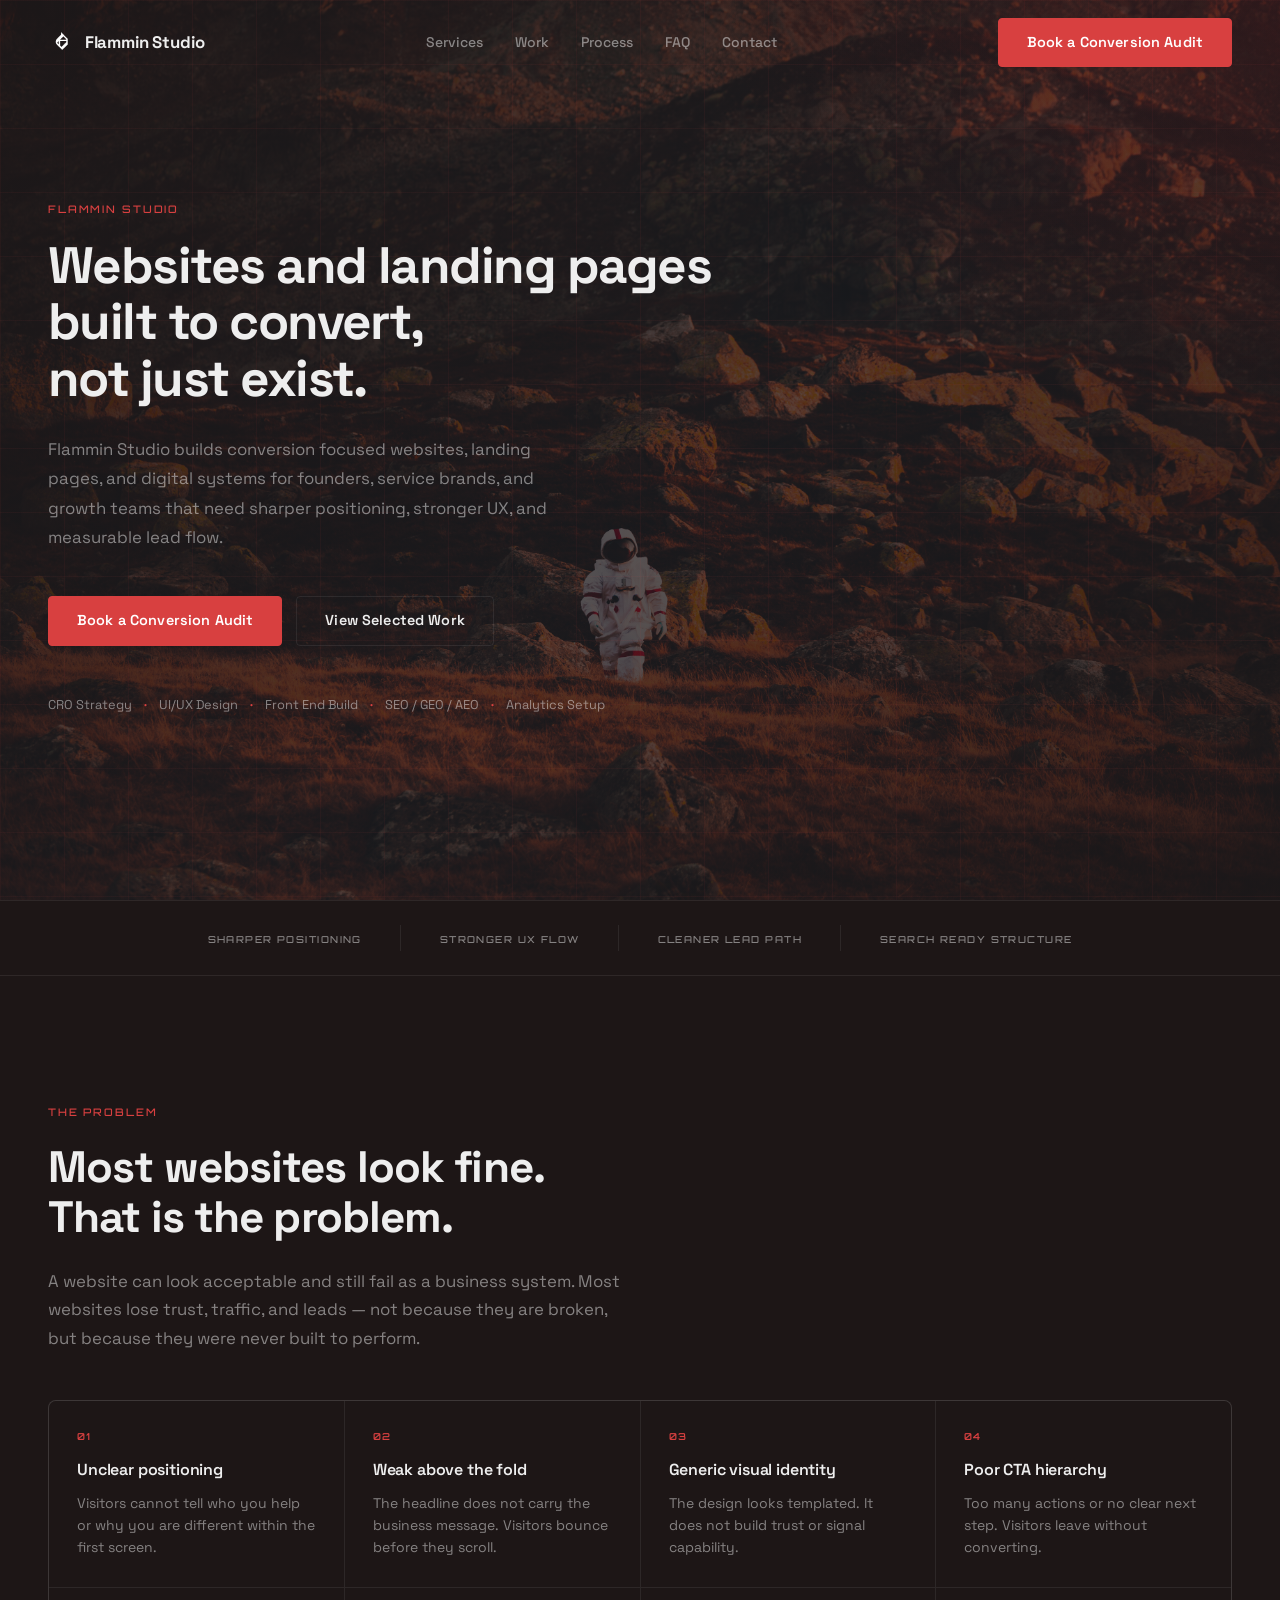
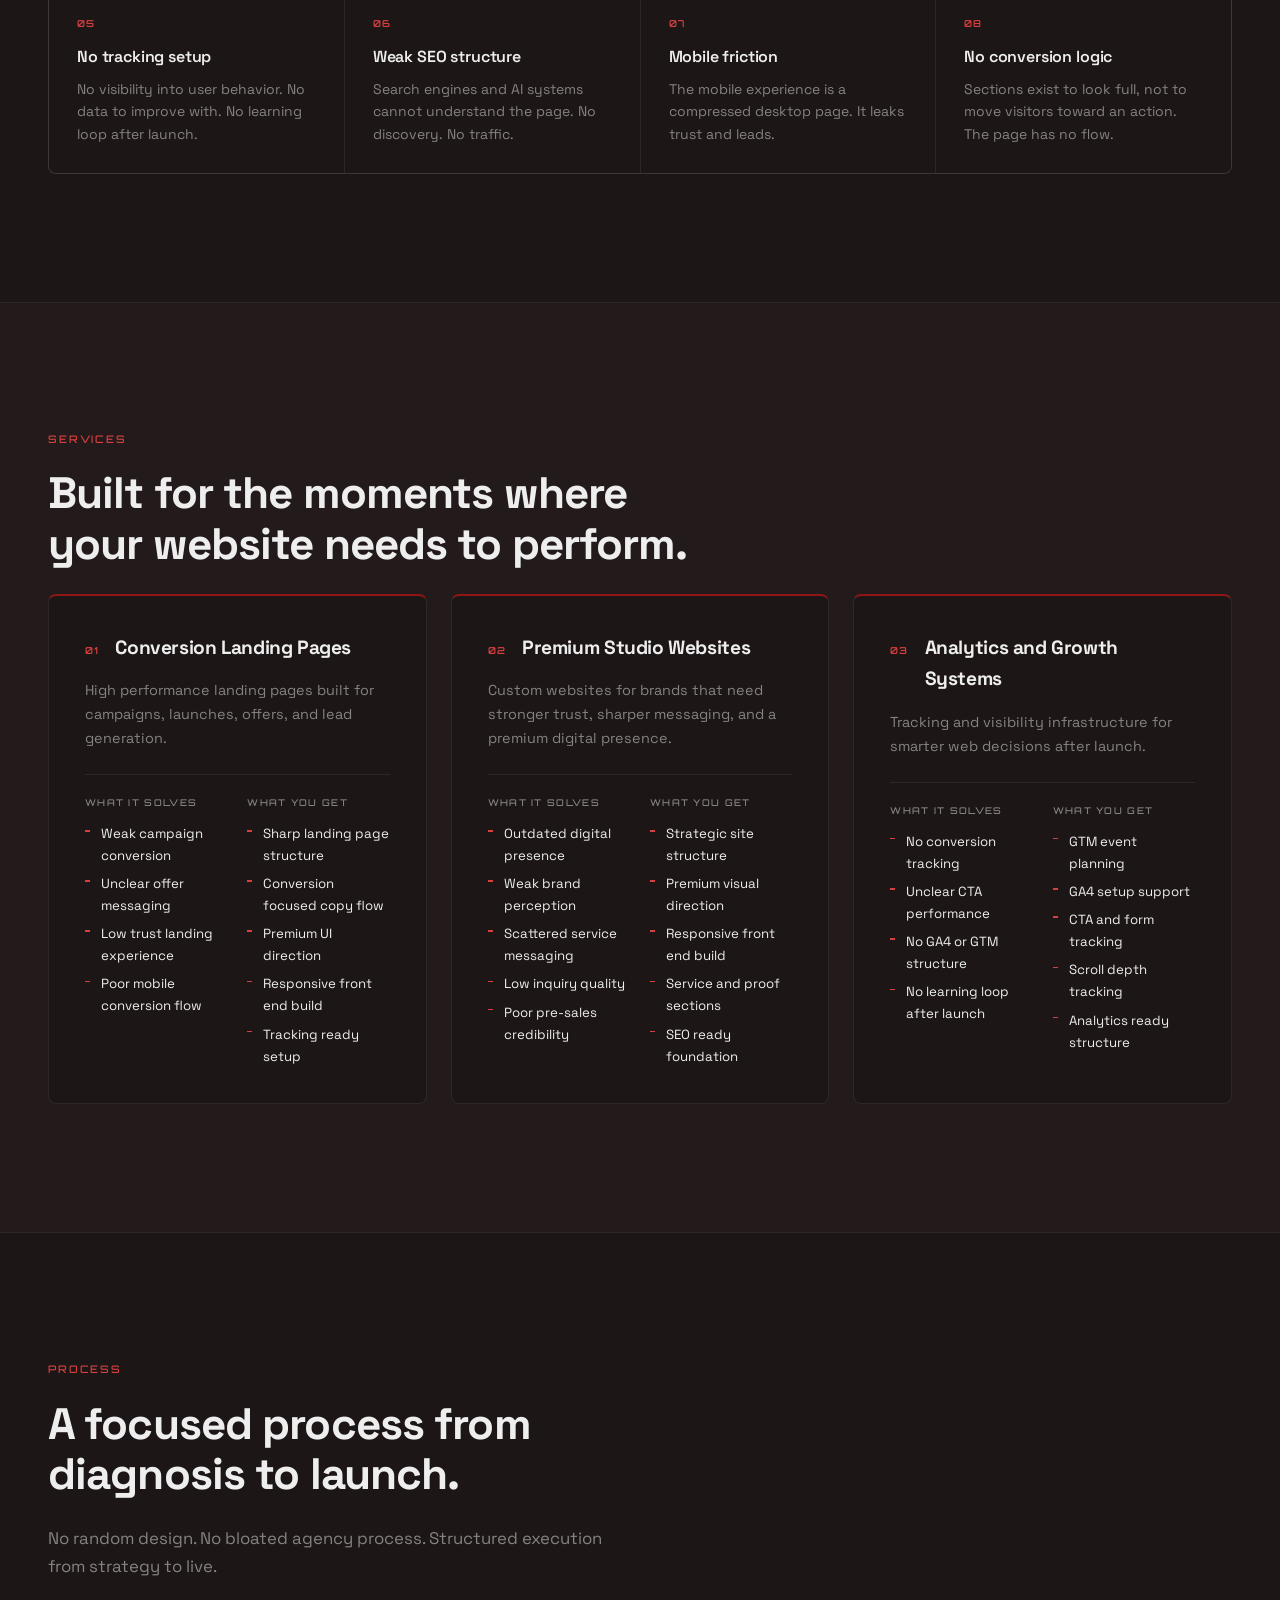
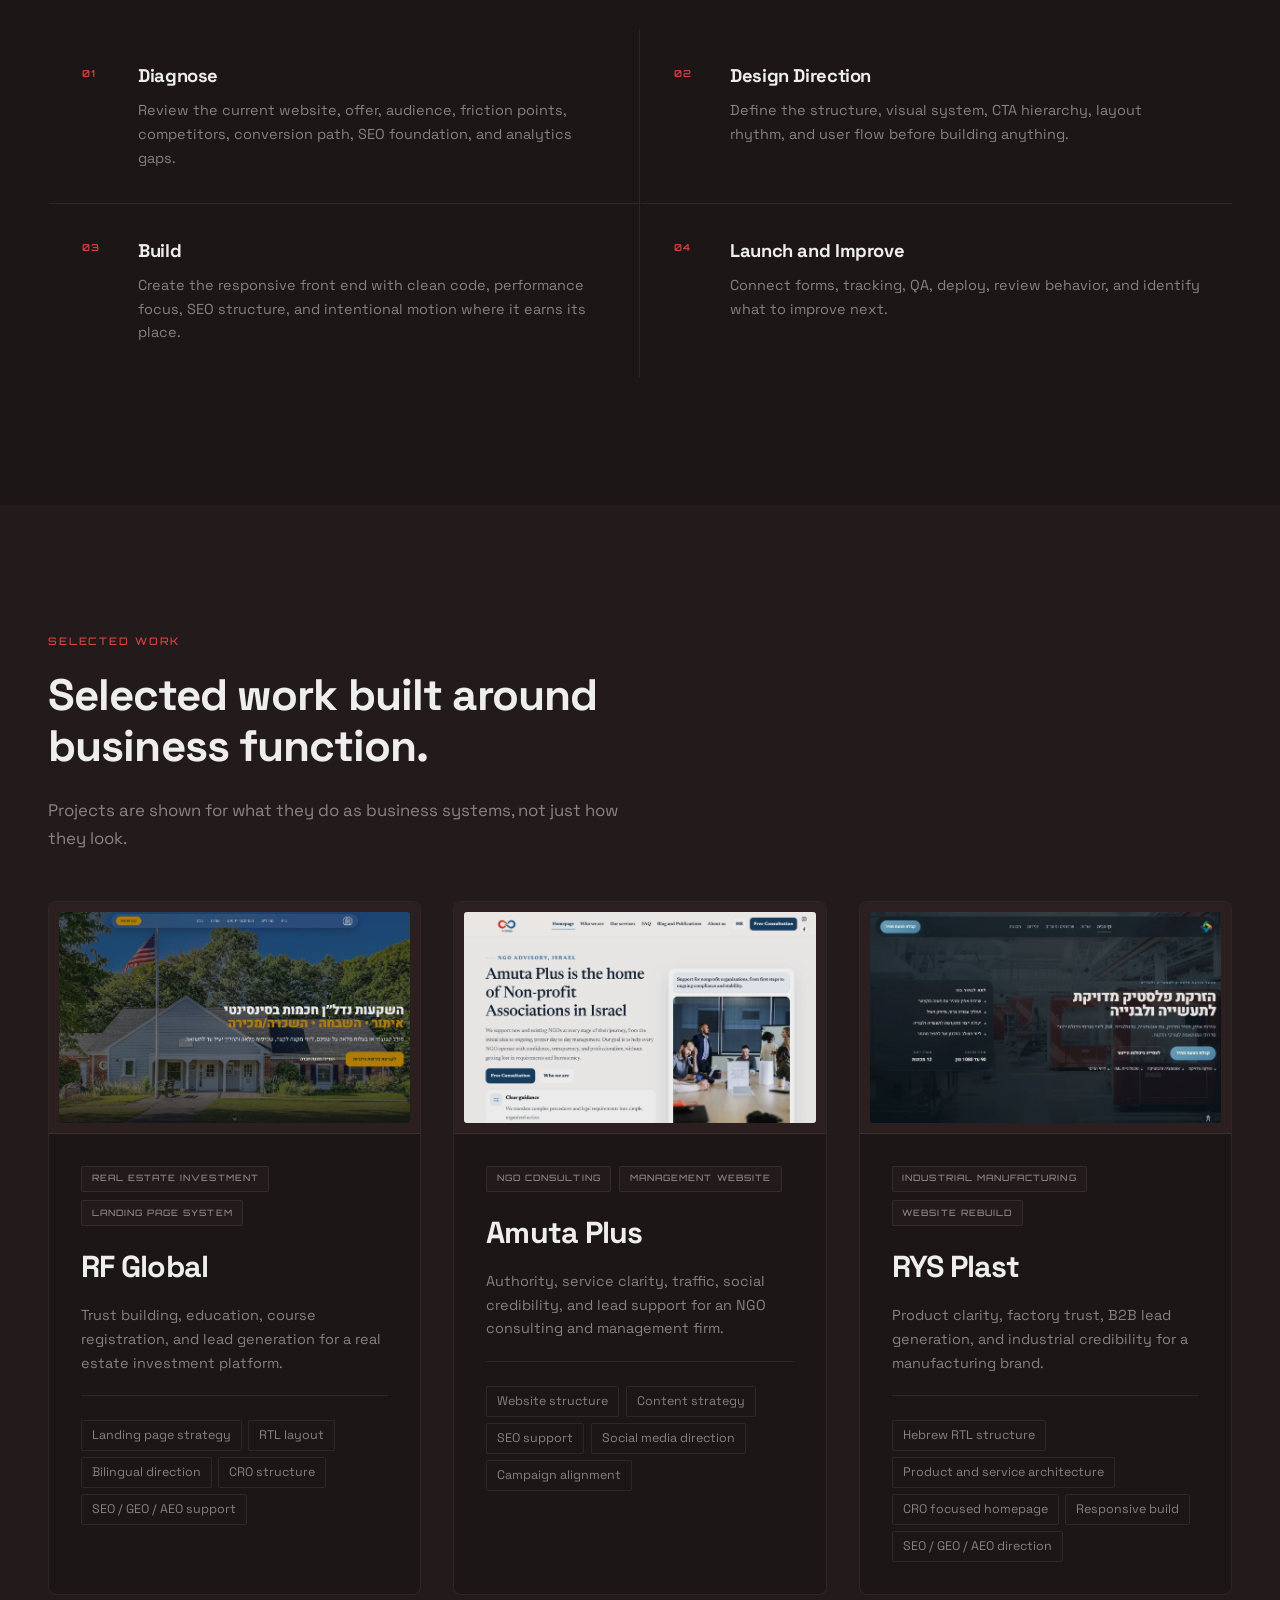
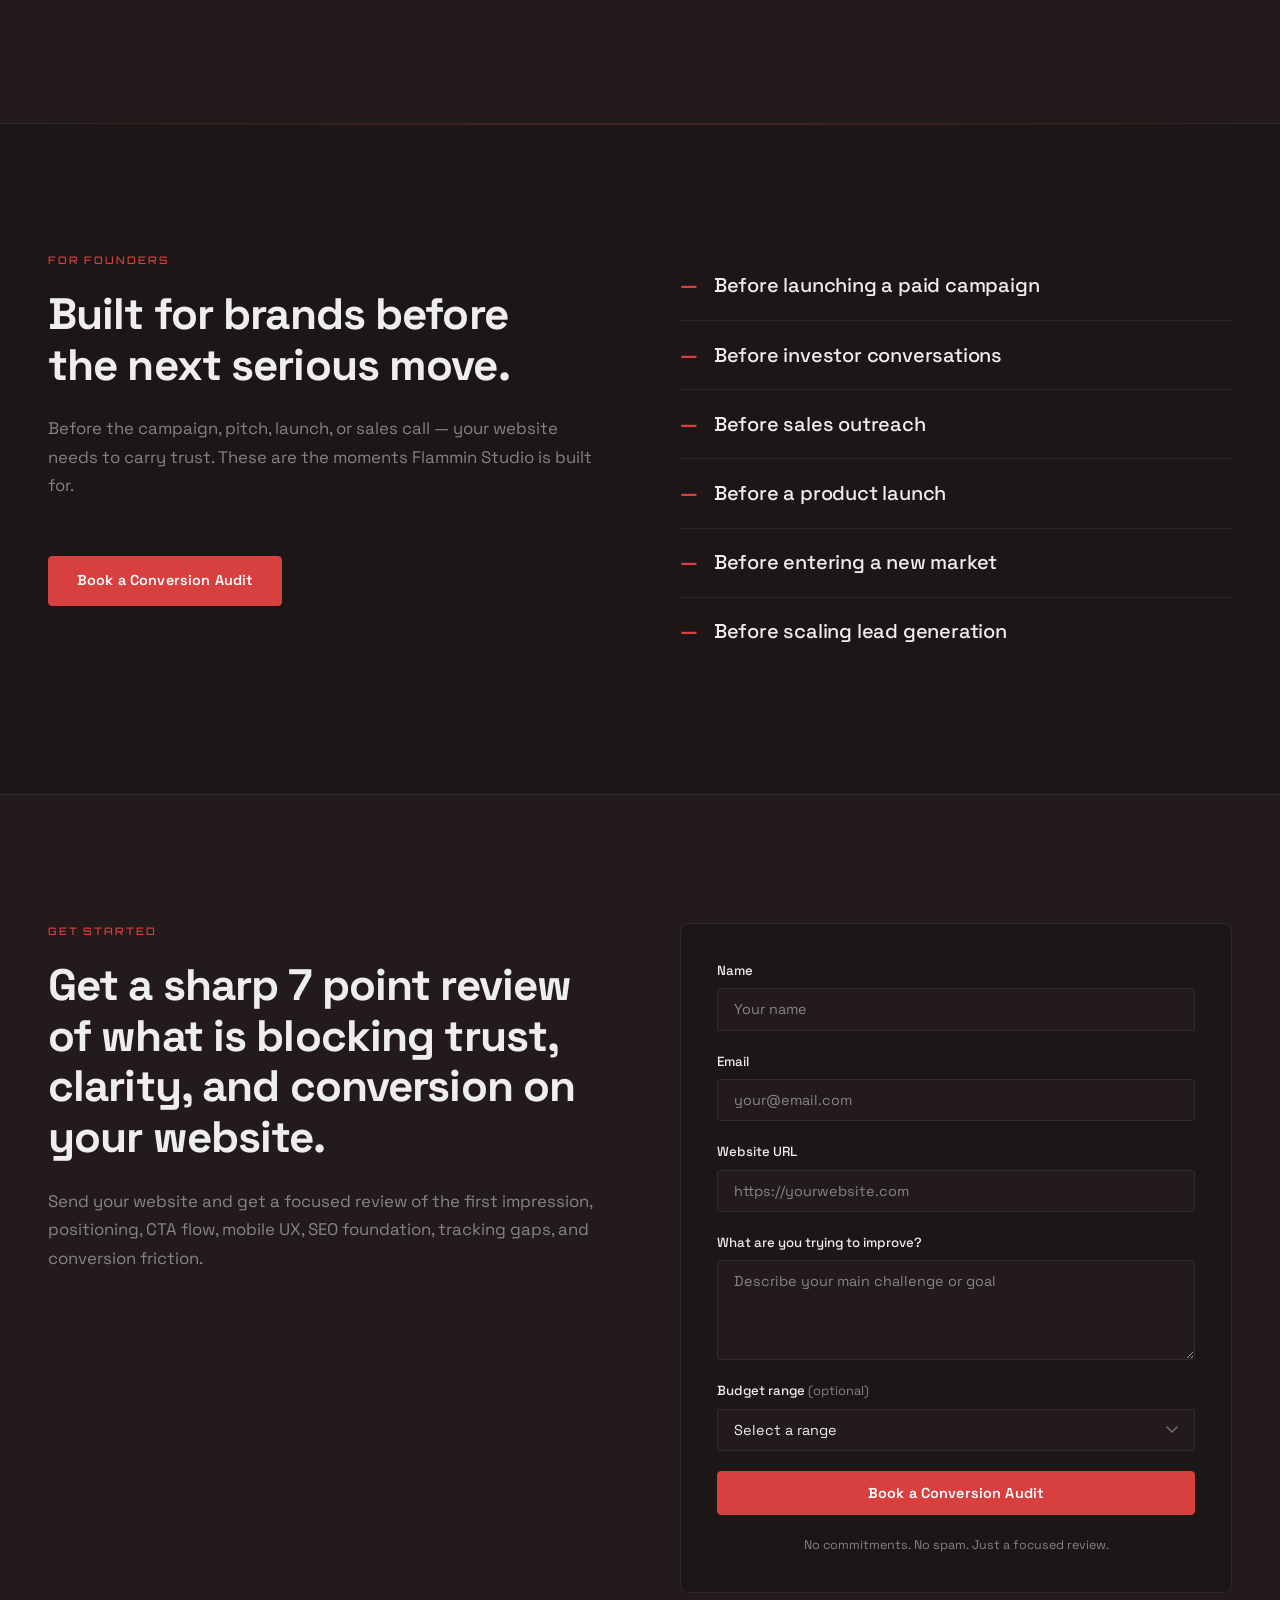
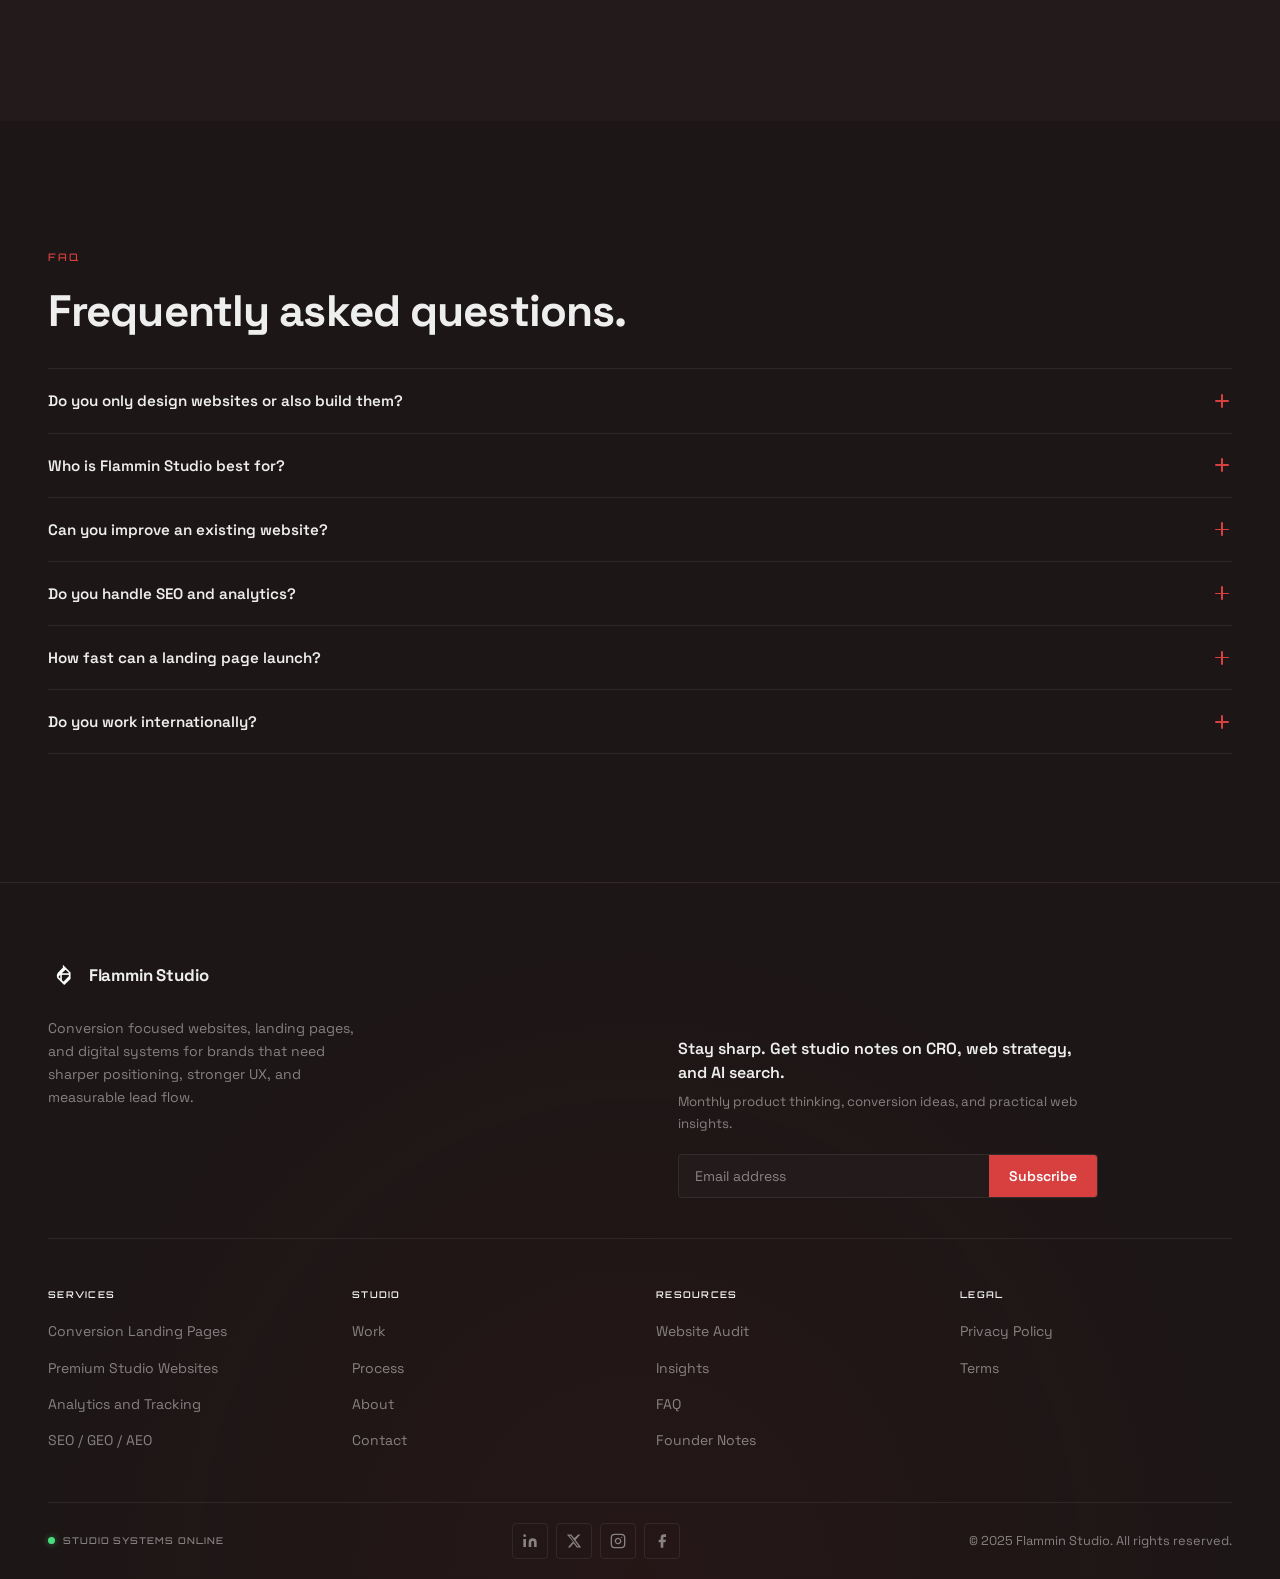
==== commit daa3fed5: "Continue Flammin Studio homepage polish" ====
--- a/index.html
+++ b/index.html
@@ -54,9 +54,23 @@
 
     <!-- Favicons -->
     <link rel="icon" type="image/x-icon" href="assets/favicon/favicon.ico" />
-    <link rel="icon" type="image/png" sizes="16x16" href="assets/favicon/favicon-16x16.png" />
-    <link rel="icon" type="image/png" sizes="32x32" href="assets/favicon/favicon-32x32.png" />
-    <link rel="apple-touch-icon" sizes="180x180" href="assets/favicon/apple-touch-icon.png" />
+    <link
+      rel="icon"
+      type="image/png"
+      sizes="16x16"
+      href="assets/favicon/favicon-16x16.png"
+    />
+    <link
+      rel="icon"
+      type="image/png"
+      sizes="32x32"
+      href="assets/favicon/favicon-32x32.png"
+    />
+    <link
+      rel="apple-touch-icon"
+      sizes="180x180"
+      href="assets/favicon/apple-touch-icon.png"
+    />
     <link rel="manifest" href="assets/favicon/site.webmanifest" />
     <meta name="theme-color" content="#1D1616" />
 
@@ -79,7 +93,11 @@
         </a>
 
         <nav class="main-nav" id="main-nav" aria-label="Main navigation">
-          <button class="nav-close-btn" id="nav-close-btn" aria-label="Close menu">
+          <button
+            class="nav-close-btn"
+            id="nav-close-btn"
+            aria-label="Close menu"
+          >
             <span aria-hidden="true"></span>
             <span aria-hidden="true"></span>
           </button>
@@ -132,7 +150,8 @@
             <p class="hero-sub">
               Flammin Studio builds conversion focused websites, landing pages,
               and digital systems for founders, service brands, and growth teams
-              that need sharper positioning, stronger UX, and measurable lead flow.
+              that need sharper positioning, stronger UX, and measurable lead
+              flow.
             </p>
             <div class="hero-ctas">
               <a
@@ -175,13 +194,41 @@
                 </div>
                 <div class="hv-scan"></div>
                 <ul class="hv-checks">
-                  <li class="hv-check hv-pass"><span class="hv-dot"></span><span class="hv-name">First impression</span><span class="hv-val">Clear</span></li>
-                  <li class="hv-check hv-fail"><span class="hv-dot"></span><span class="hv-name">CTA hierarchy</span><span class="hv-val">Friction</span></li>
-                  <li class="hv-check hv-pass"><span class="hv-dot"></span><span class="hv-name">Mobile UX</span><span class="hv-val">Pass</span></li>
-                  <li class="hv-check hv-fail"><span class="hv-dot"></span><span class="hv-name">SEO structure</span><span class="hv-val">Gaps</span></li>
-                  <li class="hv-check hv-fail"><span class="hv-dot"></span><span class="hv-name">Analytics tracking</span><span class="hv-val">Missing</span></li>
-                  <li class="hv-check hv-fail"><span class="hv-dot"></span><span class="hv-name">Positioning</span><span class="hv-val">Weak</span></li>
-                  <li class="hv-check hv-pass"><span class="hv-dot"></span><span class="hv-name">Conversion flow</span><span class="hv-val">Reviewed</span></li>
+                  <li class="hv-check hv-pass">
+                    <span class="hv-dot"></span
+                    ><span class="hv-name">First impression</span
+                    ><span class="hv-val">Clear</span>
+                  </li>
+                  <li class="hv-check hv-fail">
+                    <span class="hv-dot"></span
+                    ><span class="hv-name">CTA hierarchy</span
+                    ><span class="hv-val">Friction</span>
+                  </li>
+                  <li class="hv-check hv-pass">
+                    <span class="hv-dot"></span
+                    ><span class="hv-name">Mobile UX</span
+                    ><span class="hv-val">Pass</span>
+                  </li>
+                  <li class="hv-check hv-fail">
+                    <span class="hv-dot"></span
+                    ><span class="hv-name">SEO structure</span
+                    ><span class="hv-val">Gaps</span>
+                  </li>
+                  <li class="hv-check hv-fail">
+                    <span class="hv-dot"></span
+                    ><span class="hv-name">Analytics tracking</span
+                    ><span class="hv-val">Missing</span>
+                  </li>
+                  <li class="hv-check hv-fail">
+                    <span class="hv-dot"></span
+                    ><span class="hv-name">Positioning</span
+                    ><span class="hv-val">Weak</span>
+                  </li>
+                  <li class="hv-check hv-pass">
+                    <span class="hv-dot"></span
+                    ><span class="hv-name">Conversion flow</span
+                    ><span class="hv-val">Reviewed</span>
+                  </li>
                 </ul>
                 <div class="hv-footer">
                   <span class="hv-count">4 friction points identified</span>
@@ -193,23 +240,20 @@
       </section>
 
       <!-- ===== TRUST STRIP ===== -->
-      <section class="trust-strip" aria-label="Studio capabilities">
+      <section class="trust-strip" aria-label="What Flammin Studio delivers">
         <div class="container">
           <ul class="trust-list" role="list">
             <li class="trust-item">
-              <span class="trust-label">CRO Strategy</span>
+              <span class="trust-label">Sharper Positioning</span>
             </li>
             <li class="trust-item">
-              <span class="trust-label">UI / UX Design</span>
+              <span class="trust-label">Stronger UX Flow</span>
             </li>
             <li class="trust-item">
-              <span class="trust-label">Front End Build</span>
+              <span class="trust-label">Cleaner Lead Path</span>
             </li>
             <li class="trust-item">
-              <span class="trust-label">SEO / GEO / AEO</span>
-            </li>
-            <li class="trust-item">
-              <span class="trust-label">Analytics Setup</span>
+              <span class="trust-label">Search Ready Structure</span>
             </li>
           </ul>
         </div>
@@ -958,63 +1002,98 @@
 
     <!-- ===== FOOTER ===== -->
     <footer class="site-footer" id="footer">
-      <div class="container footer-top">
+      <div class="container footer-body">
+
+        <!-- Brand -->
         <div class="footer-brand">
-          <a href="/" class="logo" aria-label="Flammin Studio">
-            <img
-              src="assets/logos/LOGO.svg"
-              alt=""
-              class="logo-mark"
-              width="32"
-              height="32"
-              aria-hidden="true"
-            />
+          <a href="/" class="logo" aria-label="Flammin Studio — home">
+            <img src="assets/logos/LOGO.svg" alt="" class="logo-mark" width="32" height="32" aria-hidden="true" />
             <span class="logo-wordmark">Flammin Studio</span>
           </a>
           <p class="footer-tagline">
-            Conversion focused websites, landing pages, and digital systems for
-            brands that need sharper positioning, stronger UX, and measurable
-            lead flow.
+            Conversion focused websites, landing pages, and digital systems for brands that need sharper positioning, stronger UX, and measurable lead flow.
           </p>
         </div>
-        <nav class="footer-nav" aria-label="Footer navigation">
-          <ul class="footer-nav-list" role="list">
-            <li><a href="#services" class="footer-link">Services</a></li>
-            <li><a href="#work" class="footer-link">Work</a></li>
-            <li><a href="#process" class="footer-link">Process</a></li>
-            <li><a href="#faq" class="footer-link">FAQ</a></li>
-            <li><a href="#audit" class="footer-link">Contact</a></li>
-          </ul>
-        </nav>
-        <div class="footer-social" aria-label="Social links">
-          <a
-            href="#"
-            class="social-link"
-            aria-label="LinkedIn"
-            data-event="social_click"
-            data-label="linkedin"
-            >LinkedIn</a
-          >
-          <a
-            href="#"
-            class="social-link"
-            aria-label="Instagram"
-            data-event="social_click"
-            data-label="instagram"
-            >Instagram</a
-          >
-        </div>
-      </div>
-      <div class="footer-bottom">
-        <div class="container footer-bottom-inner">
-          <p class="copyright">
-            &copy; 2025 Flammin Studio. All rights reserved.
-          </p>
-          <div class="legal-links">
-            <a href="privacy-policy.html" class="legal-link">Privacy Policy</a>
-            <a href="terms.html" class="legal-link">Terms</a>
+
+        <!-- Newsletter -->
+        <div class="footer-newsletter">
+          <p class="footer-nl-heading">Stay sharp. Get studio notes on CRO, web strategy, and AI search.</p>
+          <p class="footer-nl-sub">Monthly product thinking, conversion ideas, and practical web insights.</p>
+          <form class="newsletter-form" id="newsletter-form" novalidate aria-label="Newsletter signup">
+            <div class="newsletter-field">
+              <label for="nl-email" class="sr-only">Email address</label>
+              <input type="email" id="nl-email" name="email" class="newsletter-input" placeholder="Email address" required autocomplete="email" />
+              <button type="submit" class="newsletter-btn">Subscribe</button>
+            </div>
+            <p class="newsletter-msg" id="newsletter-msg" aria-live="polite" hidden></p>
+          </form>
+        </div>
+
+        <!-- Column nav grid -->
+        <div class="footer-columns-wrap">
+          <div class="footer-columns">
+            <nav class="footer-col" aria-label="Services">
+              <p class="footer-col-title">Services</p>
+              <ul class="footer-col-list" role="list">
+                <li><a href="#services" class="footer-col-link">Conversion Landing Pages</a></li>
+                <li><a href="#services" class="footer-col-link">Premium Studio Websites</a></li>
+                <li><a href="#services" class="footer-col-link">Analytics and Tracking</a></li>
+                <li><a href="#services" class="footer-col-link">SEO / GEO / AEO</a></li>
+              </ul>
+            </nav>
+            <nav class="footer-col" aria-label="Studio">
+              <p class="footer-col-title">Studio</p>
+              <ul class="footer-col-list" role="list">
+                <li><a href="#work" class="footer-col-link">Work</a></li>
+                <li><a href="#process" class="footer-col-link">Process</a></li>
+                <li><a href="#audit" class="footer-col-link">About</a></li>
+                <li><a href="#audit" class="footer-col-link">Contact</a></li>
+              </ul>
+            </nav>
+            <nav class="footer-col" aria-label="Resources">
+              <p class="footer-col-title">Resources</p>
+              <ul class="footer-col-list" role="list">
+                <li><a href="#audit" class="footer-col-link">Website Audit</a></li>
+                <li><a href="#" class="footer-col-link">Insights</a></li>
+                <li><a href="#faq" class="footer-col-link">FAQ</a></li>
+                <li><a href="#" class="footer-col-link">Founder Notes</a></li>
+              </ul>
+            </nav>
+            <nav class="footer-col" aria-label="Legal">
+              <p class="footer-col-title">Legal</p>
+              <ul class="footer-col-list" role="list">
+                <li><a href="privacy-policy.html" class="footer-col-link">Privacy Policy</a></li>
+                <li><a href="terms.html" class="footer-col-link">Terms</a></li>
+              </ul>
+            </nav>
           </div>
         </div>
+
+        <!-- Bottom bar -->
+        <div class="footer-bottom">
+          <div class="footer-bottom-inner">
+            <div class="footer-status">
+              <span class="status-dot" aria-hidden="true"></span>
+              <span class="status-text">Studio systems online</span>
+            </div>
+            <div class="footer-social-icons" aria-label="Follow Flammin Studio">
+              <a href="https://www.linkedin.com/in/adam-amar1/" class="social-icon-link" aria-label="LinkedIn" target="_blank" rel="noopener noreferrer" data-event="social_click" data-label="linkedin">
+                <svg width="16" height="16" viewBox="0 0 24 24" fill="currentColor" aria-hidden="true"><path d="M16 8a6 6 0 0 1 6 6v7h-4v-7a2 2 0 0 0-2-2 2 2 0 0 0-2 2v7h-4v-7a6 6 0 0 1 6-6z"/><rect x="2" y="9" width="4" height="12"/><circle cx="4" cy="4" r="2"/></svg>
+              </a>
+              <a href="https://x.com/FlamminStudio" class="social-icon-link" aria-label="X (Twitter)" target="_blank" rel="noopener noreferrer" data-event="social_click" data-label="x_twitter">
+                <svg width="16" height="16" viewBox="0 0 24 24" fill="currentColor" aria-hidden="true"><path d="M18.244 2.25h3.308l-7.227 8.26 8.502 11.24H16.17l-4.714-6.231-5.401 6.231H2.744l7.73-8.835L1.254 2.25H8.08l4.253 5.622zm-1.161 17.52h1.833L7.084 4.126H5.117z"/></svg>
+              </a>
+              <a href="https://www.instagram.com/flammin.studio/" class="social-icon-link" aria-label="Instagram" target="_blank" rel="noopener noreferrer" data-event="social_click" data-label="instagram">
+                <svg width="16" height="16" viewBox="0 0 24 24" fill="none" stroke="currentColor" stroke-width="2" stroke-linecap="round" stroke-linejoin="round" aria-hidden="true"><rect x="2" y="2" width="20" height="20" rx="5" ry="5"/><path d="M16 11.37A4 4 0 1 1 12.63 8 4 4 0 0 1 16 11.37z"/><line x1="17.5" y1="6.5" x2="17.51" y2="6.5"/></svg>
+              </a>
+              <a href="https://www.facebook.com/profile.php?id=61586140502892" class="social-icon-link" aria-label="Facebook" target="_blank" rel="noopener noreferrer" data-event="social_click" data-label="facebook">
+                <svg width="16" height="16" viewBox="0 0 24 24" fill="currentColor" aria-hidden="true"><path d="M18 2h-3a5 5 0 0 0-5 5v3H7v4h3v8h4v-8h3l1-4h-4V7a1 1 0 0 1 1-1h3z"/></svg>
+              </a>
+            </div>
+            <p class="copyright">&copy; 2025 Flammin Studio. All rights reserved.</p>
+          </div>
+        </div>
+
       </div>
     </footer>
 
--- a/css/styles.css
+++ b/css/styles.css
@@ -763,29 +763,20 @@
 .trust-strip {
   border-top: 1px solid var(--color-border);
   border-bottom: 1px solid var(--color-border);
-  padding-block: 1.25rem;
-  overflow: hidden;
+  padding-block: 1.5rem;
 }
 
 .trust-list {
   display: flex;
-  align-items: center;
-  gap: 0;
-  overflow-x: auto;
-  scrollbar-width: none;
-  -ms-overflow-style: none;
-}
-.trust-list::-webkit-scrollbar {
-  display: none;
+  flex-direction: column;
+  align-items: center;
+  gap: 1rem;
 }
 
 .trust-item {
-  flex: 0 0 auto;
-  padding-inline: clamp(1.25rem, 3vw, 2.5rem);
-  border-right: 1px solid var(--color-border);
-}
-.trust-item:last-child {
+  padding-inline: 0;
   border-right: none;
+  text-align: center;
 }
 
 .trust-label {
@@ -796,6 +787,22 @@
   text-transform: uppercase;
   color: var(--color-muted);
   white-space: nowrap;
+}
+
+@media (min-width: 640px) {
+  .trust-list {
+    flex-direction: row;
+    flex-wrap: wrap;
+    justify-content: center;
+    gap: 0;
+  }
+  .trust-item {
+    padding-inline: clamp(1.25rem, 3vw, 2.5rem);
+    border-right: 1px solid var(--color-border);
+  }
+  .trust-item:last-child {
+    border-right: none;
+  }
 }
 
 /* ===========================================================
@@ -1406,71 +1413,193 @@
    =========================================================== */
 .site-footer {
   border-top: 1px solid var(--color-border);
+  background-image: radial-gradient(ellipse at bottom center, rgba(142, 22, 22, 0.07) 0%, transparent 65%);
+}
+
+/* Footer body: flex column on mobile with order control */
+.footer-body {
+  display: flex;
+  flex-direction: column;
   padding-top: clamp(3rem, 6vw, 5rem);
 }
 
-.footer-top {
-  display: grid;
-  grid-template-columns: 1fr;
-  gap: 2.5rem;
-  padding-bottom: clamp(3rem, 6vw, 5rem);
-  border-bottom: 1px solid var(--color-border);
-}
+/* Brand — order 1 */
+.footer-brand {
+  order: 1;
+  padding-bottom: clamp(2rem, 4vw, 2.5rem);
+}
+.footer-brand .logo-mark { width: 32px; height: 32px; }
 
 .footer-tagline {
   font-size: 0.875rem;
   color: var(--color-muted);
-  max-width: 38ch;
+  max-width: 36ch;
   line-height: 1.65;
   margin-top: 1rem;
 }
 
-.footer-nav-list {
+/* Columns wrap — order 2 */
+.footer-columns-wrap {
+  order: 2;
+  padding-block: clamp(2rem, 4vw, 3rem);
+  border-top: 1px solid var(--color-border);
+}
+.footer-columns {
+  display: grid;
+  grid-template-columns: 1fr 1fr;
+  gap: 2rem 1.5rem;
+}
+@media (min-width: 640px) {
+  .footer-columns { grid-template-columns: repeat(4, 1fr); gap: 2rem; }
+}
+
+.footer-col-title {
+  font-family: var(--font-accent);
+  font-size: 0.58rem;
+  font-weight: 600;
+  letter-spacing: 0.14em;
+  text-transform: uppercase;
+  color: var(--color-text);
+  margin-bottom: 1rem;
+}
+.footer-col-list {
   display: flex;
   flex-direction: column;
-  gap: 0.75rem;
-}
-.footer-link {
+  gap: 0.625rem;
+}
+.footer-col-link {
   font-size: 0.875rem;
   color: var(--color-muted);
   transition: color var(--transition);
 }
-.footer-link:hover {
-  color: var(--color-text);
-}
-
-.footer-social {
+.footer-col-link:hover { color: var(--color-text); }
+
+/* Newsletter — order 3 */
+.footer-newsletter {
+  order: 3;
+  padding-block: clamp(2rem, 4vw, 3rem);
+  border-top: 1px solid var(--color-border);
+}
+.footer-nl-heading {
+  font-size: clamp(0.9rem, 1.4vw, 1rem);
+  font-weight: 600;
+  color: var(--color-text);
+  line-height: 1.5;
+  max-width: 42ch;
+  margin-bottom: 0.4rem;
+}
+.footer-nl-sub {
+  font-size: 0.83rem;
+  color: var(--color-muted);
+  max-width: 46ch;
+  margin-bottom: 1.25rem;
+  line-height: 1.6;
+}
+.newsletter-field {
+  display: flex;
+  border: 1px solid var(--color-border);
+  border-radius: var(--radius-sm);
+  overflow: hidden;
+  background-color: var(--color-surface);
+  max-width: 420px;
+  transition: border-color var(--transition);
+}
+.newsletter-field:focus-within { border-color: rgba(216, 64, 64, 0.5); }
+.newsletter-input {
+  flex: 1;
+  background: transparent;
+  border: none;
+  color: var(--color-text);
+  font-size: 0.875rem;
+  padding: 0.75rem 1rem;
+  outline: none;
+  min-width: 0;
+}
+.newsletter-input::placeholder { color: var(--color-muted); }
+.newsletter-btn {
+  background-color: var(--color-red);
+  color: #fff;
+  border: none;
+  padding: 0.75rem 1.25rem;
+  font-size: 0.875rem;
+  font-weight: 600;
+  cursor: pointer;
+  flex-shrink: 0;
+  transition: background-color var(--transition);
+  font-family: var(--font-main);
+}
+.newsletter-btn:hover { background-color: #c43535; }
+.newsletter-msg {
+  font-size: 0.78rem;
+  color: var(--color-muted);
+  margin-top: 0.625rem;
+}
+.newsletter-msg[hidden] { display: none; }
+
+/* Bottom bar — order 4 */
+.footer-bottom {
+  order: 4;
+  border-top: 1px solid var(--color-border);
+  padding-block: 1.25rem;
+}
+.footer-bottom-inner {
   display: flex;
   flex-direction: column;
-  gap: 0.75rem;
-}
-.social-link {
-  font-size: 0.875rem;
-  color: var(--color-muted);
-  transition: color var(--transition);
-}
-.social-link:hover {
+  align-items: center;
+  gap: 0.875rem;
+  text-align: center;
+}
+@media (min-width: 640px) {
+  .footer-bottom-inner {
+    flex-direction: row;
+    justify-content: space-between;
+    text-align: left;
+  }
+}
+
+/* Status indicator */
+.footer-status {
+  display: flex;
+  align-items: center;
+  gap: 0.5rem;
+}
+.status-dot {
+  width: 7px;
+  height: 7px;
+  border-radius: 50%;
+  background-color: #4ade80;
+  box-shadow: 0 0 6px rgba(74, 222, 128, 0.5);
+  flex-shrink: 0;
+}
+.status-text {
+  font-family: var(--font-accent);
+  font-size: 0.58rem;
+  font-weight: 500;
+  letter-spacing: 0.1em;
+  text-transform: uppercase;
+  color: var(--color-muted);
+}
+
+/* Social icons */
+.footer-social-icons {
+  display: flex;
+  align-items: center;
+  gap: 0.5rem;
+}
+.social-icon-link {
+  display: flex;
+  align-items: center;
+  justify-content: center;
+  width: 2.25rem;
+  height: 2.25rem;
+  color: var(--color-muted);
+  border: 1px solid var(--color-border);
+  border-radius: var(--radius-sm);
+  transition: color var(--transition), border-color var(--transition);
+}
+.social-icon-link:hover {
   color: var(--color-red);
-}
-
-@media (min-width: 768px) {
-  .footer-top {
-    grid-template-columns: 2fr 1fr 1fr;
-  }
-  .footer-nav-list {
-    flex-direction: column;
-  }
-}
-
-.footer-bottom {
-  padding-block: 1.5rem;
-}
-.footer-bottom-inner {
-  display: flex;
-  align-items: center;
-  justify-content: space-between;
-  flex-wrap: wrap;
-  gap: 0.75rem;
+  border-color: var(--color-border-red);
 }
 
 .copyright {
@@ -1478,17 +1607,24 @@
   color: var(--color-muted);
 }
 
-.legal-links {
-  display: flex;
-  gap: 1.5rem;
-}
-.legal-link {
-  font-size: 0.8rem;
-  color: var(--color-muted);
-  transition: color var(--transition);
-}
-.legal-link:hover {
-  color: var(--color-text);
+/* Desktop layout: grid with named areas */
+@media (min-width: 900px) {
+  .footer-body {
+    display: grid;
+    grid-template-columns: 1fr 1fr;
+    grid-template-areas:
+      "brand newsletter"
+      "columns columns"
+      "bottom bottom";
+    column-gap: clamp(3rem, 6vw, 6rem);
+  }
+  .footer-brand        { order: unset; grid-area: brand; }
+  .footer-newsletter   { order: unset; grid-area: newsletter; border-top: none; padding-top: clamp(3rem, 6vw, 5rem); padding-bottom: clamp(2rem, 4vw, 2.5rem); }
+  .footer-columns-wrap { order: unset; grid-area: columns; }
+  .footer-bottom       { order: unset; grid-area: bottom; }
+
+  /* On desktop, brand bottom padding matches newsletter top padding */
+  .footer-brand { padding-bottom: clamp(2rem, 4vw, 2.5rem); }
 }
 
 /* ===========================================================
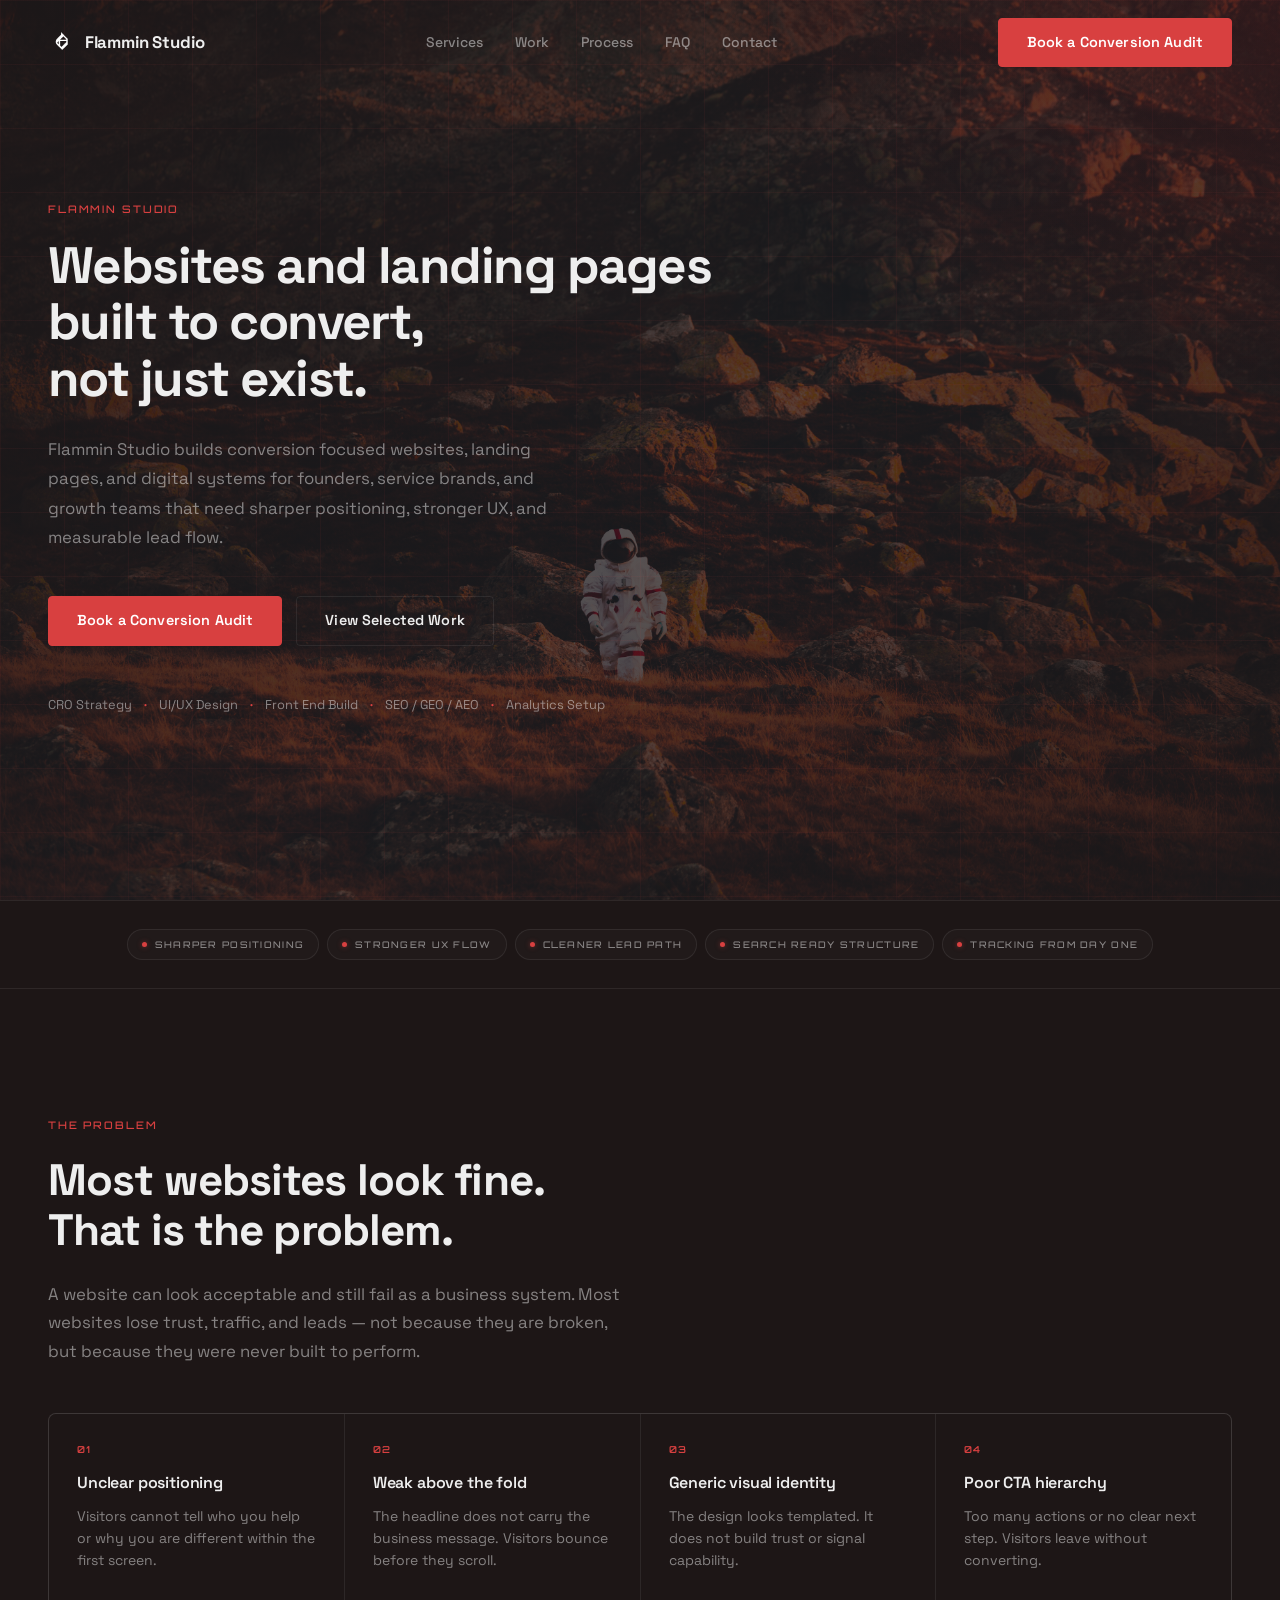
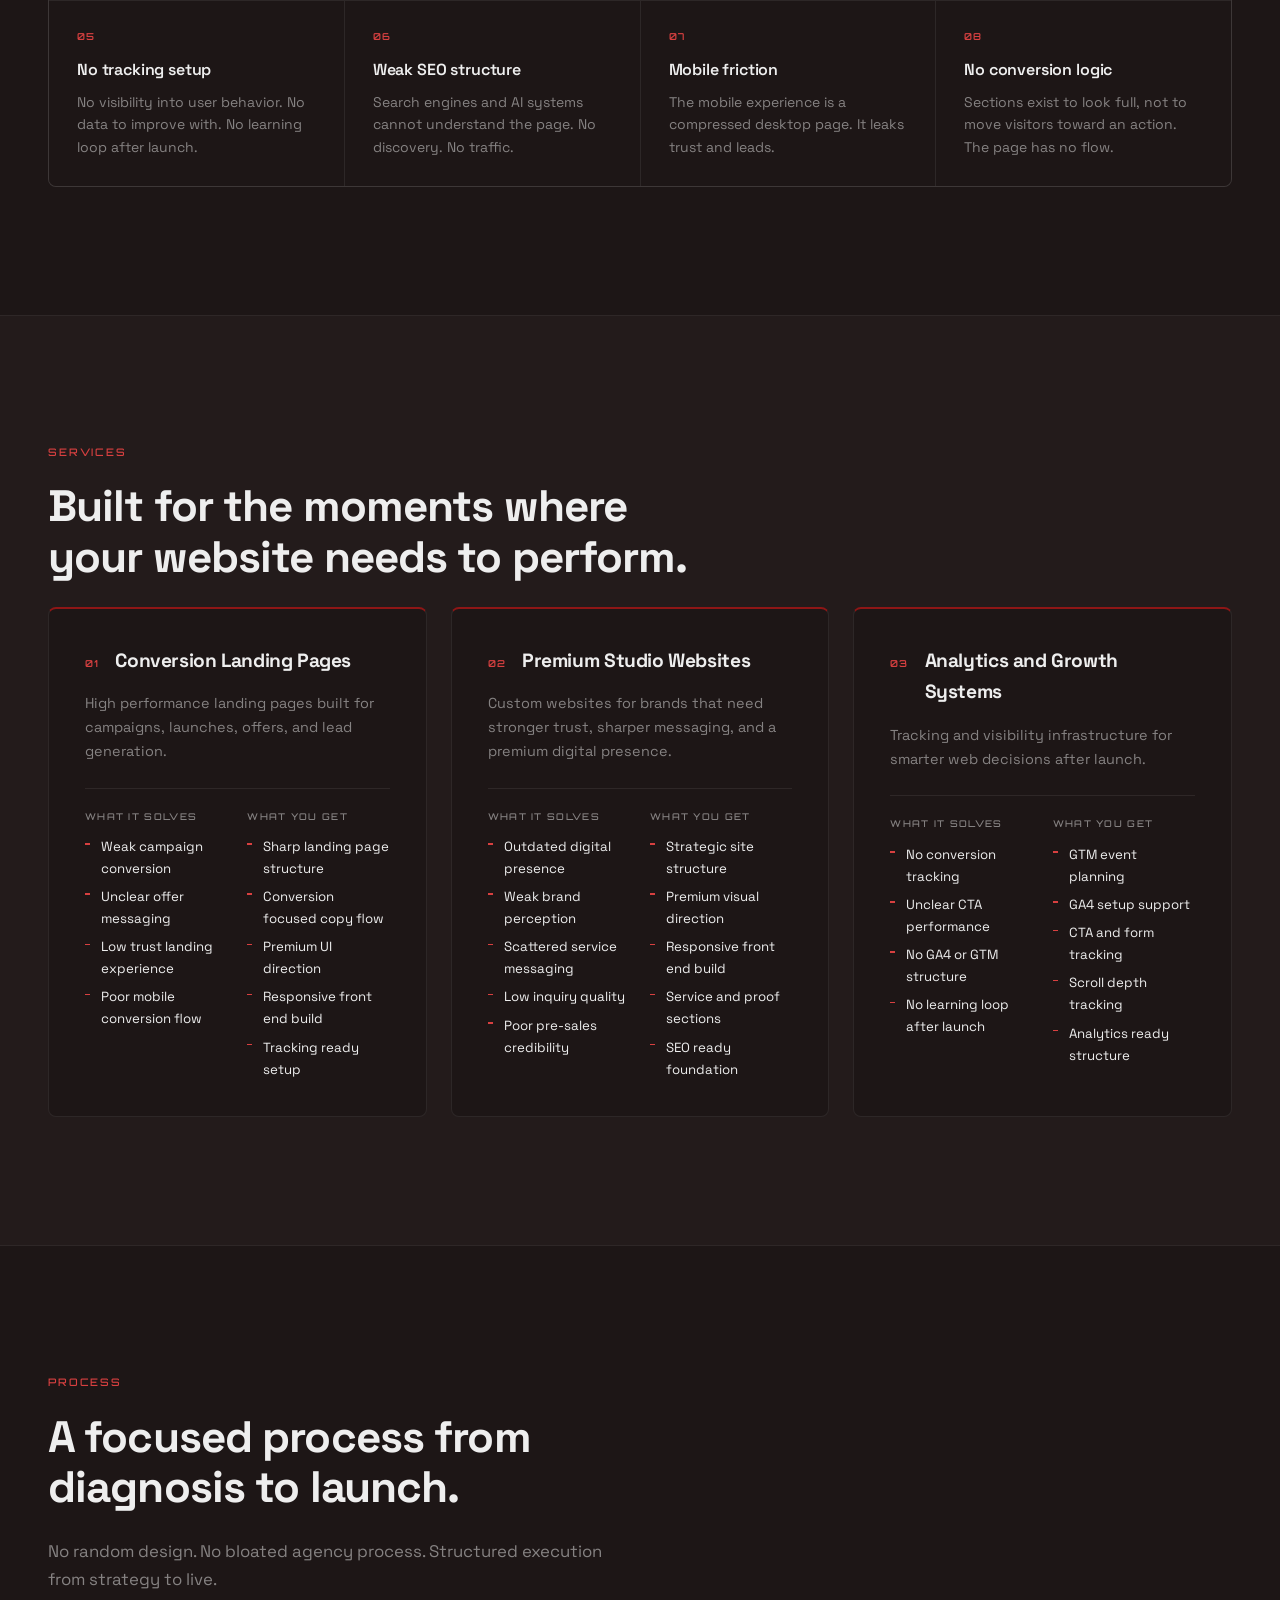
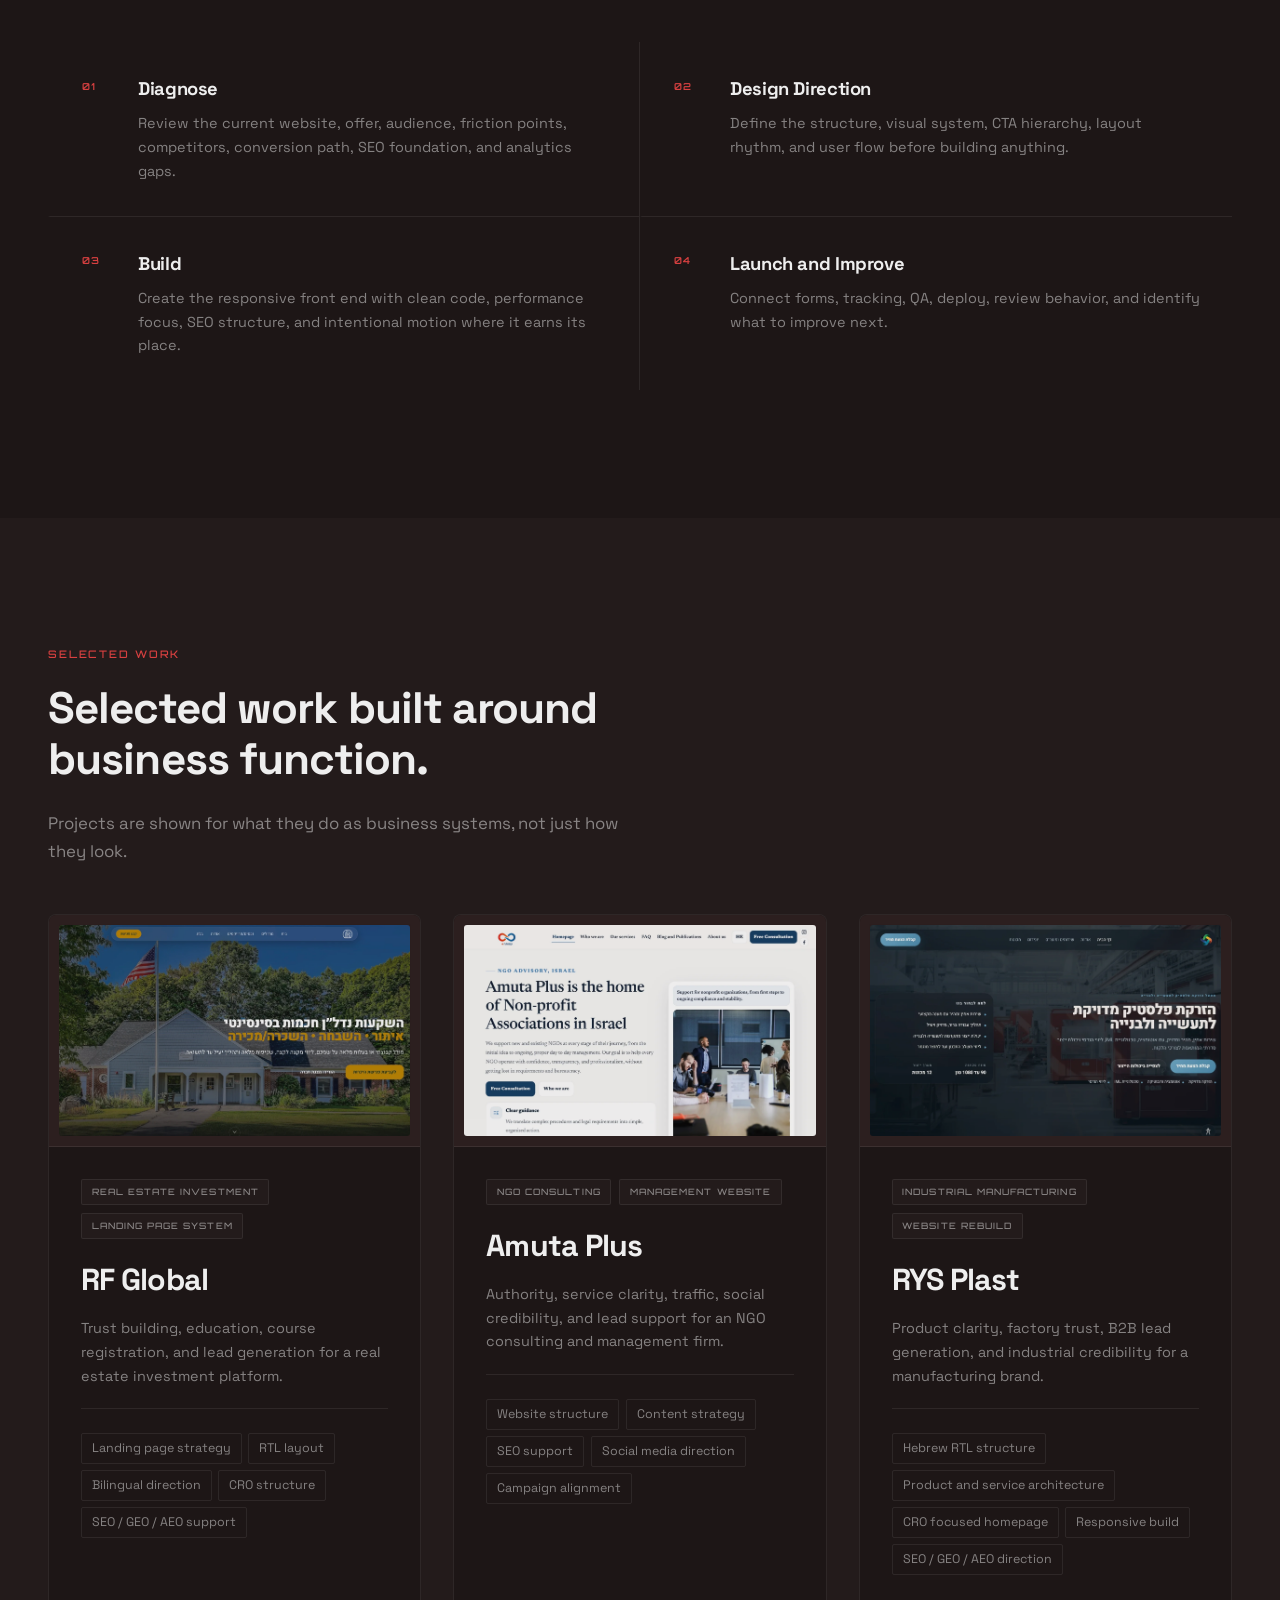
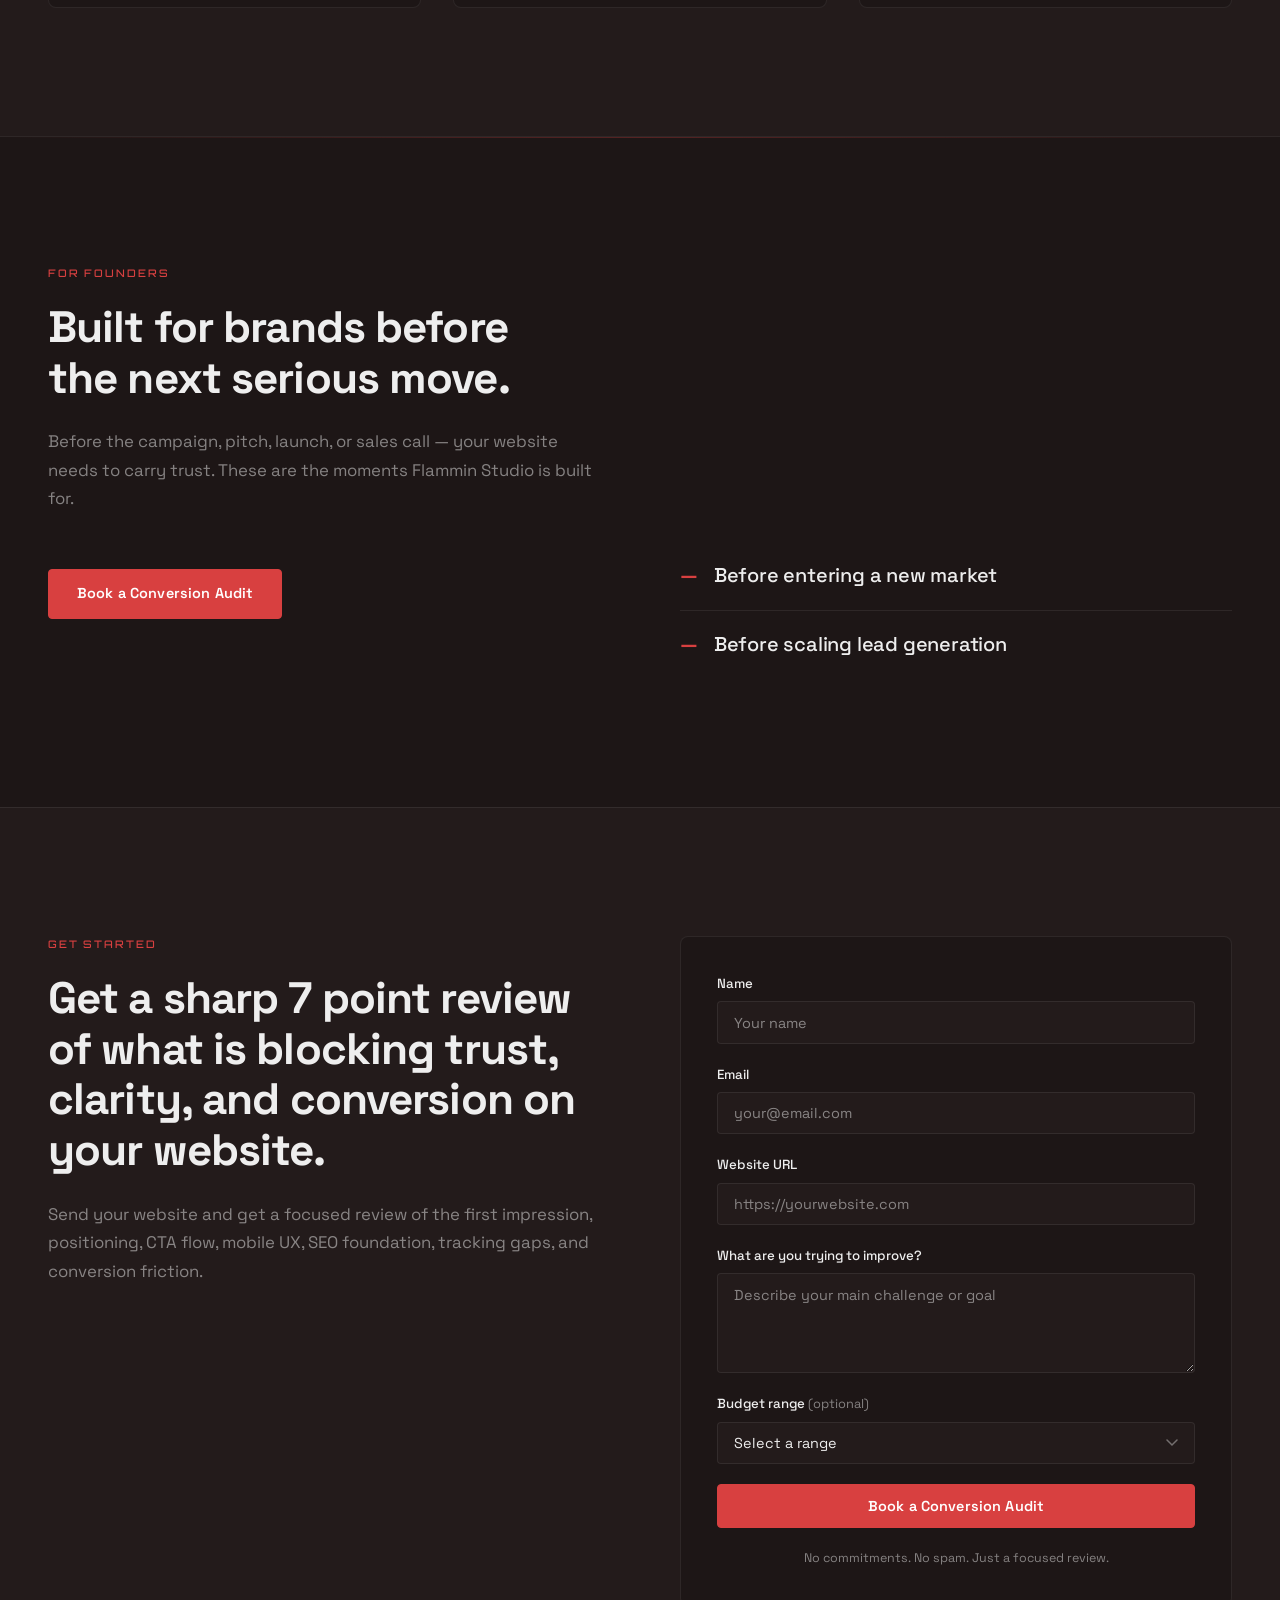
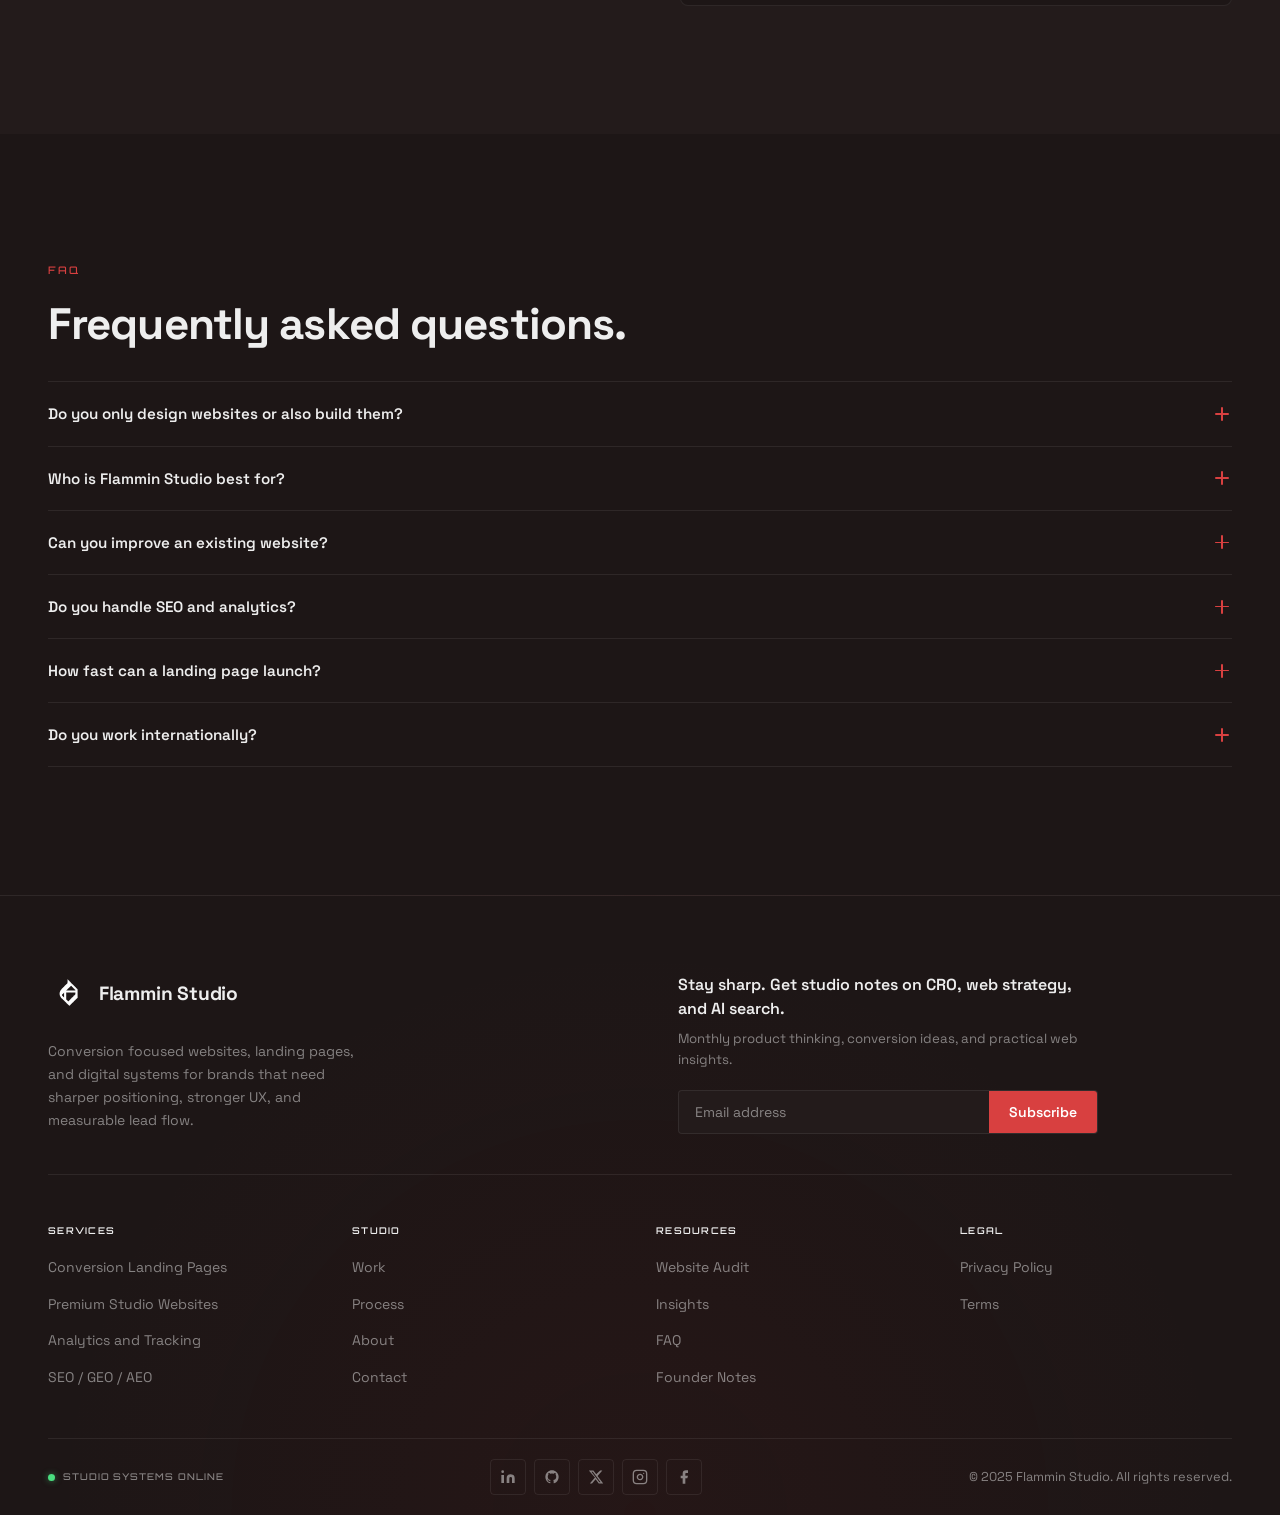
==== commit 0cefcf72: "Homepage updates" ====
--- a/index.html
+++ b/index.html
@@ -243,18 +243,11 @@
       <section class="trust-strip" aria-label="What Flammin Studio delivers">
         <div class="container">
           <ul class="trust-list" role="list">
-            <li class="trust-item">
-              <span class="trust-label">Sharper Positioning</span>
-            </li>
-            <li class="trust-item">
-              <span class="trust-label">Stronger UX Flow</span>
-            </li>
-            <li class="trust-item">
-              <span class="trust-label">Cleaner Lead Path</span>
-            </li>
-            <li class="trust-item">
-              <span class="trust-label">Search Ready Structure</span>
-            </li>
+            <li class="trust-item"><span class="trust-label">Sharper Positioning</span></li>
+            <li class="trust-item"><span class="trust-label">Stronger UX Flow</span></li>
+            <li class="trust-item"><span class="trust-label">Cleaner Lead Path</span></li>
+            <li class="trust-item"><span class="trust-label">Search Ready Structure</span></li>
+            <li class="trust-item"><span class="trust-label">Tracking From Day One</span></li>
           </ul>
         </div>
       </section>
@@ -826,7 +819,7 @@
                   <span class="faq-icon" aria-hidden="true"></span>
                 </button>
               </dt>
-              <dd class="faq-answer" id="faq-a1" hidden>
+              <dd class="faq-answer" id="faq-a1">
                 <p>
                   Flammin Studio handles both the design direction and the front
                   end build, with strategy, UX, SEO structure, and analytics
@@ -847,7 +840,7 @@
                   <span class="faq-icon" aria-hidden="true"></span>
                 </button>
               </dt>
-              <dd class="faq-answer" id="faq-a2" hidden>
+              <dd class="faq-answer" id="faq-a2">
                 <p>
                   Founders, service brands, startups, growth teams, and
                   businesses that need a sharper website or landing page built
@@ -868,7 +861,7 @@
                   <span class="faq-icon" aria-hidden="true"></span>
                 </button>
               </dt>
-              <dd class="faq-answer" id="faq-a3" hidden>
+              <dd class="faq-answer" id="faq-a3">
                 <p>
                   Yes. The process can start with a conversion audit, then move
                   into redesign, landing page creation, SEO structure, or
@@ -889,7 +882,7 @@
                   <span class="faq-icon" aria-hidden="true"></span>
                 </button>
               </dt>
-              <dd class="faq-answer" id="faq-a4" hidden>
+              <dd class="faq-answer" id="faq-a4">
                 <p>
                   Yes. Every build includes SEO / GEO / AEO foundations,
                   semantic structure, and heading hierarchy. Analytics setup can
@@ -910,7 +903,7 @@
                   <span class="faq-icon" aria-hidden="true"></span>
                 </button>
               </dt>
-              <dd class="faq-answer" id="faq-a5" hidden>
+              <dd class="faq-answer" id="faq-a5">
                 <p>
                   Timeline depends on scope, content, and assets, but landing
                   pages are designed to move faster than full website builds.
@@ -930,7 +923,7 @@
                   <span class="faq-icon" aria-hidden="true"></span>
                 </button>
               </dt>
-              <dd class="faq-answer" id="faq-a6" hidden>
+              <dd class="faq-answer" id="faq-a6">
                 <p>
                   Yes. Flammin Studio works with local and international clients
                   — founders, service brands, and growth teams across markets.
@@ -1007,7 +1000,7 @@
         <!-- Brand -->
         <div class="footer-brand">
           <a href="/" class="logo" aria-label="Flammin Studio — home">
-            <img src="assets/logos/LOGO.svg" alt="" class="logo-mark" width="32" height="32" aria-hidden="true" />
+            <img src="assets/logos/LOGO.svg" alt="" class="logo-mark" width="42" height="42" aria-hidden="true" />
             <span class="logo-wordmark">Flammin Studio</span>
           </a>
           <p class="footer-tagline">
@@ -1079,6 +1072,9 @@
             <div class="footer-social-icons" aria-label="Follow Flammin Studio">
               <a href="https://www.linkedin.com/in/adam-amar1/" class="social-icon-link" aria-label="LinkedIn" target="_blank" rel="noopener noreferrer" data-event="social_click" data-label="linkedin">
                 <svg width="16" height="16" viewBox="0 0 24 24" fill="currentColor" aria-hidden="true"><path d="M16 8a6 6 0 0 1 6 6v7h-4v-7a2 2 0 0 0-2-2 2 2 0 0 0-2 2v7h-4v-7a6 6 0 0 1 6-6z"/><rect x="2" y="9" width="4" height="12"/><circle cx="4" cy="4" r="2"/></svg>
+              </a>
+              <a href="https://github.com/admamr" class="social-icon-link" aria-label="GitHub" target="_blank" rel="noopener noreferrer" data-event="social_click" data-label="github">
+                <svg width="16" height="16" viewBox="0 0 24 24" fill="currentColor" aria-hidden="true"><path d="M12 2C6.477 2 2 6.477 2 12c0 4.418 2.865 8.167 6.839 9.489.5.092.682-.217.682-.482 0-.237-.009-.868-.013-1.703-2.782.603-3.369-1.342-3.369-1.342-.454-1.155-1.11-1.462-1.11-1.462-.908-.62.069-.608.069-.608 1.003.07 1.531 1.03 1.531 1.03.892 1.529 2.341 1.087 2.91.832.092-.647.35-1.087.636-1.337-2.22-.253-4.555-1.11-4.555-4.943 0-1.091.39-1.984 1.029-2.683-.103-.253-.446-1.27.098-2.647 0 0 .84-.269 2.75 1.025A9.578 9.578 0 0 1 12 6.836a9.59 9.59 0 0 1 2.504.337c1.909-1.294 2.747-1.025 2.747-1.025.546 1.377.203 2.394.1 2.647.64.699 1.028 1.592 1.028 2.683 0 3.842-2.339 4.687-4.566 4.935.359.309.678.919.678 1.852 0 1.336-.012 2.415-.012 2.744 0 .267.18.578.688.48C19.138 20.163 22 16.418 22 12c0-5.523-4.477-10-10-10z"/></svg>
               </a>
               <a href="https://x.com/FlamminStudio" class="social-icon-link" aria-label="X (Twitter)" target="_blank" rel="noopener noreferrer" data-event="social_click" data-label="x_twitter">
                 <svg width="16" height="16" viewBox="0 0 24 24" fill="currentColor" aria-hidden="true"><path d="M18.244 2.25h3.308l-7.227 8.26 8.502 11.24H16.17l-4.714-6.231-5.401 6.231H2.744l7.73-8.835L1.254 2.25H8.08l4.253 5.622zm-1.161 17.52h1.833L7.084 4.126H5.117z"/></svg>
@@ -1139,6 +1135,8 @@
       }
     </script>
 
+    <div class="custom-cursor" aria-hidden="true"></div>
+
     <script src="https://cdn.jsdelivr.net/npm/gsap@3.12.5/dist/gsap.min.js"></script>
     <script src="js/main.js"></script>
   </body>
--- a/css/styles.css
+++ b/css/styles.css
@@ -125,24 +125,49 @@
   letter-spacing: 0.01em;
   padding: 0.75rem 1.75rem;
   border-radius: var(--radius-sm);
+  position: relative;
+  overflow: hidden;
   transition:
     background-color var(--transition),
     color var(--transition),
     border-color var(--transition),
+    box-shadow var(--transition),
     transform var(--transition);
   white-space: nowrap;
   cursor: pointer;
+}
+
+/* Inner light sweep on hover */
+.btn::before {
+  content: '';
+  position: absolute;
+  inset: 0;
+  background: linear-gradient(105deg, transparent 35%, rgba(255, 255, 255, 0.07) 50%, transparent 65%);
+  transform: translateX(-100%);
+  transition: transform 0.55s ease;
+  pointer-events: none;
+  border-radius: inherit;
+}
+.btn:hover::before {
+  transform: translateX(100%);
 }
 
 .btn-primary {
   background-color: var(--color-red);
   color: #fff;
   border: 1.5px solid var(--color-red);
+  box-shadow: 0 0 0 rgba(216, 64, 64, 0);
 }
 .btn-primary:hover {
   background-color: #c43535;
   border-color: #c43535;
-  transform: translateY(-1px);
+  transform: translateY(-2px) scale(1.01);
+  box-shadow: 0 0 18px rgba(216, 64, 64, 0.4), 0 4px 14px rgba(216, 64, 64, 0.2);
+}
+.btn-primary:active {
+  transform: translateY(0) scale(0.98);
+  box-shadow: 0 0 6px rgba(216, 64, 64, 0.2);
+  transition-duration: 0.08s;
 }
 
 .btn-ghost {
@@ -151,8 +176,13 @@
   border: 1.5px solid var(--color-border);
 }
 .btn-ghost:hover {
-  border-color: rgba(238, 238, 238, 0.3);
-  transform: translateY(-1px);
+  border-color: var(--color-red);
+  background-color: rgba(216, 64, 64, 0.06);
+  transform: translateY(-2px);
+}
+.btn-ghost:active {
+  transform: translateY(0) scale(0.98);
+  transition-duration: 0.08s;
 }
 
 .btn-full {
@@ -252,10 +282,13 @@
   color: var(--color-red);
 }
 
-/* Footer logo mark is slightly larger */
+/* Footer logo is stronger */
 .site-footer .logo-mark {
-  width: 32px;
-  height: 32px;
+  width: 42px;
+  height: 42px;
+}
+.site-footer .logo-wordmark {
+  font-size: 1.2rem;
 }
 
 /* Nav */
@@ -391,6 +424,25 @@
     padding-block: 1.1rem;
     font-size: 1.25rem;
     color: var(--color-text);
+    border-left: 2px solid transparent;
+    transition:
+      color var(--transition),
+      background-color var(--transition),
+      border-left-color var(--transition),
+      padding-left var(--transition);
+  }
+  .nav-link:active {
+    color: var(--color-red);
+    background-color: rgba(216, 64, 64, 0.06);
+  }
+}
+
+@media (max-width: 767px) and (hover: hover) {
+  .nav-link:hover {
+    color: var(--color-red);
+    background-color: rgba(216, 64, 64, 0.04);
+    border-left-color: var(--color-red);
+    padding-left: 0.625rem;
   }
 }
 
@@ -763,30 +815,26 @@
 .trust-strip {
   border-top: 1px solid var(--color-border);
   border-bottom: 1px solid var(--color-border);
-  padding-block: 1.5rem;
+  padding-block: 1.75rem;
 }
 
 .trust-list {
   display: flex;
   flex-direction: column;
   align-items: center;
-  gap: 1rem;
+  gap: 0.5rem;
 }
 
 .trust-item {
-  padding-inline: 0;
-  border-right: none;
-  text-align: center;
-}
-
-.trust-label {
-  font-family: var(--font-accent);
-  font-size: 0.6rem;
-  font-weight: 500;
-  letter-spacing: 0.15em;
-  text-transform: uppercase;
-  color: var(--color-muted);
-  white-space: nowrap;
+  display: flex;
+  align-items: center;
+  gap: 0.5rem;
+  border: 1px solid var(--color-border);
+  border-radius: 100px;
+  padding: 0.45rem 0.875rem;
+  background-color: rgba(238, 238, 238, 0.02);
+  width: min(100%, 260px);
+  justify-content: flex-start;
 }
 
 @media (min-width: 640px) {
@@ -794,15 +842,32 @@
     flex-direction: row;
     flex-wrap: wrap;
     justify-content: center;
-    gap: 0;
   }
   .trust-item {
-    padding-inline: clamp(1.25rem, 3vw, 2.5rem);
-    border-right: 1px solid var(--color-border);
-  }
-  .trust-item:last-child {
-    border-right: none;
-  }
+    width: auto;
+    justify-content: center;
+  }
+}
+
+.trust-item::before {
+  content: '';
+  display: block;
+  width: 5px;
+  height: 5px;
+  border-radius: 50%;
+  background-color: var(--color-red);
+  box-shadow: 0 0 5px rgba(216, 64, 64, 0.5);
+  flex-shrink: 0;
+}
+
+.trust-label {
+  font-family: var(--font-accent);
+  font-size: 0.57rem;
+  font-weight: 500;
+  letter-spacing: 0.14em;
+  text-transform: uppercase;
+  color: var(--color-muted);
+  white-space: nowrap;
 }
 
 /* ===========================================================
@@ -1257,6 +1322,11 @@
     grid-template-columns: 1fr 1fr;
     gap: 5rem;
   }
+  .audit-content {
+    position: sticky;
+    top: 5rem;
+    align-self: start;
+  }
 }
 
 /* Form */
@@ -1398,14 +1468,28 @@
 }
 
 .faq-answer {
-  padding-bottom: 1.35rem;
+  display: grid;
+  grid-template-rows: 0fr;
+  overflow: hidden;
+  opacity: 0;
+  padding-bottom: 0;
   font-size: 0.9rem;
   color: var(--color-muted);
   line-height: 1.7;
   max-width: 65ch;
-}
-.faq-answer[hidden] {
-  display: none;
+  transition:
+    grid-template-rows 0.32s ease,
+    opacity 0.28s ease,
+    padding-bottom 0.32s ease;
+}
+.faq-answer p {
+  min-height: 0;
+  overflow: hidden;
+}
+.faq-answer.faq-open {
+  grid-template-rows: 1fr;
+  opacity: 1;
+  padding-bottom: 1.35rem;
 }
 
 /* ===========================================================
@@ -1428,7 +1512,7 @@
   order: 1;
   padding-bottom: clamp(2rem, 4vw, 2.5rem);
 }
-.footer-brand .logo-mark { width: 32px; height: 32px; }
+.footer-brand .logo-mark { width: 42px; height: 42px; }
 
 .footer-tagline {
   font-size: 0.875rem;
@@ -1438,9 +1522,9 @@
   margin-top: 1rem;
 }
 
-/* Columns wrap — order 2 */
+/* Columns wrap — order 3 on mobile (after newsletter) */
 .footer-columns-wrap {
-  order: 2;
+  order: 3;
   padding-block: clamp(2rem, 4vw, 3rem);
   border-top: 1px solid var(--color-border);
 }
@@ -1474,9 +1558,9 @@
 }
 .footer-col-link:hover { color: var(--color-text); }
 
-/* Newsletter — order 3 */
+/* Newsletter — order 2 on mobile (right after brand) */
 .footer-newsletter {
-  order: 3;
+  order: 2;
   padding-block: clamp(2rem, 4vw, 3rem);
   border-top: 1px solid var(--color-border);
 }
@@ -1619,12 +1703,47 @@
     column-gap: clamp(3rem, 6vw, 6rem);
   }
   .footer-brand        { order: unset; grid-area: brand; }
-  .footer-newsletter   { order: unset; grid-area: newsletter; border-top: none; padding-top: clamp(3rem, 6vw, 5rem); padding-bottom: clamp(2rem, 4vw, 2.5rem); }
+  .footer-newsletter   { order: unset; grid-area: newsletter; border-top: none; padding-top: 0; padding-bottom: clamp(2rem, 4vw, 2.5rem); }
   .footer-columns-wrap { order: unset; grid-area: columns; }
   .footer-bottom       { order: unset; grid-area: bottom; }
 
   /* On desktop, brand bottom padding matches newsletter top padding */
   .footer-brand { padding-bottom: clamp(2rem, 4vw, 2.5rem); }
+}
+
+/* ===========================================================
+   CUSTOM CURSOR (desktop/fine pointer only)
+   =========================================================== */
+@media (hover: hover) and (pointer: fine) {
+  .custom-cursor {
+    position: fixed;
+    top: 0;
+    left: 0;
+    width: 18px;
+    height: 18px;
+    border-radius: 50%;
+    border: 1.5px solid rgba(216, 64, 64, 0.55);
+    background-color: transparent;
+    pointer-events: none;
+    z-index: 9999;
+    opacity: 0;
+    will-change: transform;
+    transition:
+      width 0.18s ease,
+      height 0.18s ease,
+      border-color 0.18s ease,
+      background-color 0.18s ease,
+      opacity 0.25s ease;
+  }
+  .custom-cursor.cursor-active {
+    opacity: 1;
+  }
+  .custom-cursor.is-hovering {
+    width: 30px;
+    height: 30px;
+    border-color: var(--color-red);
+    background-color: rgba(216, 64, 64, 0.07);
+  }
 }
 
 /* ===========================================================
@@ -1662,4 +1781,10 @@
   html {
     scroll-behavior: auto;
   }
-}
+  .custom-cursor {
+    display: none !important;
+  }
+  .btn::before {
+    display: none !important;
+  }
+}
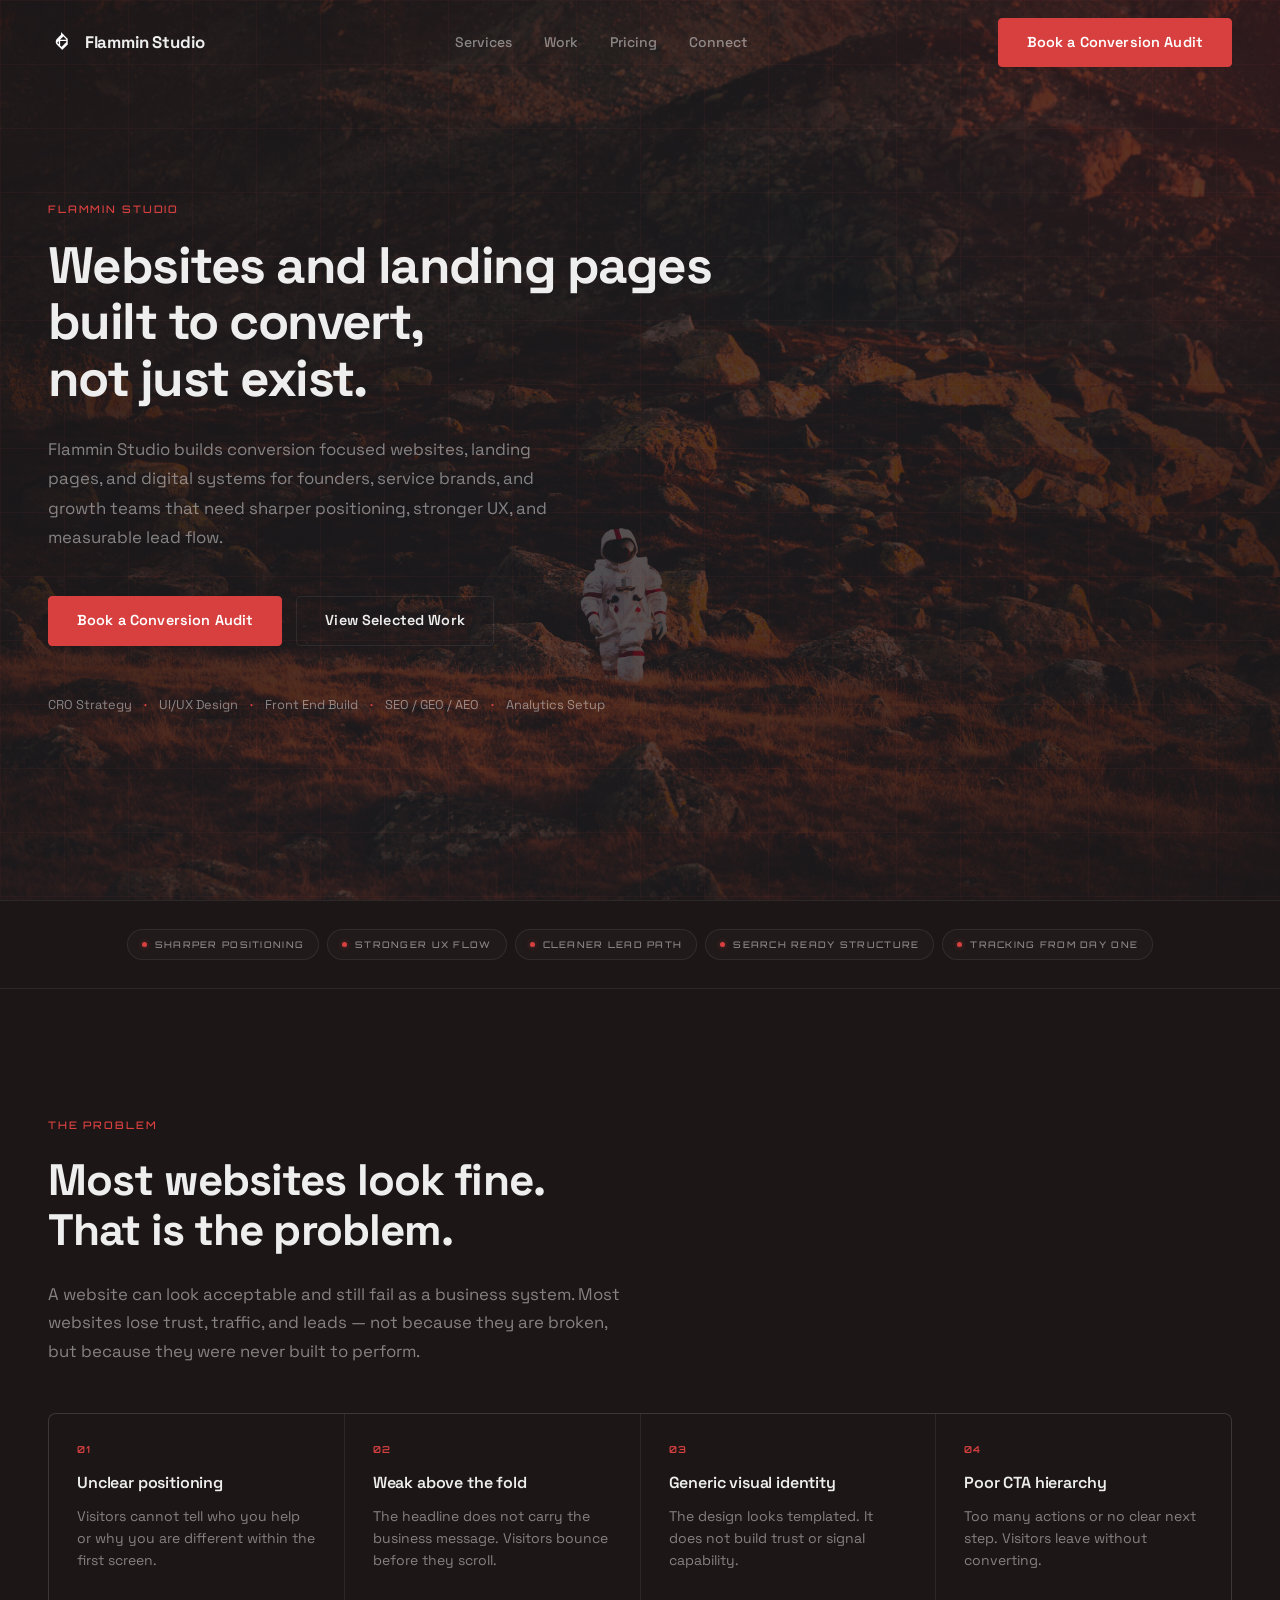
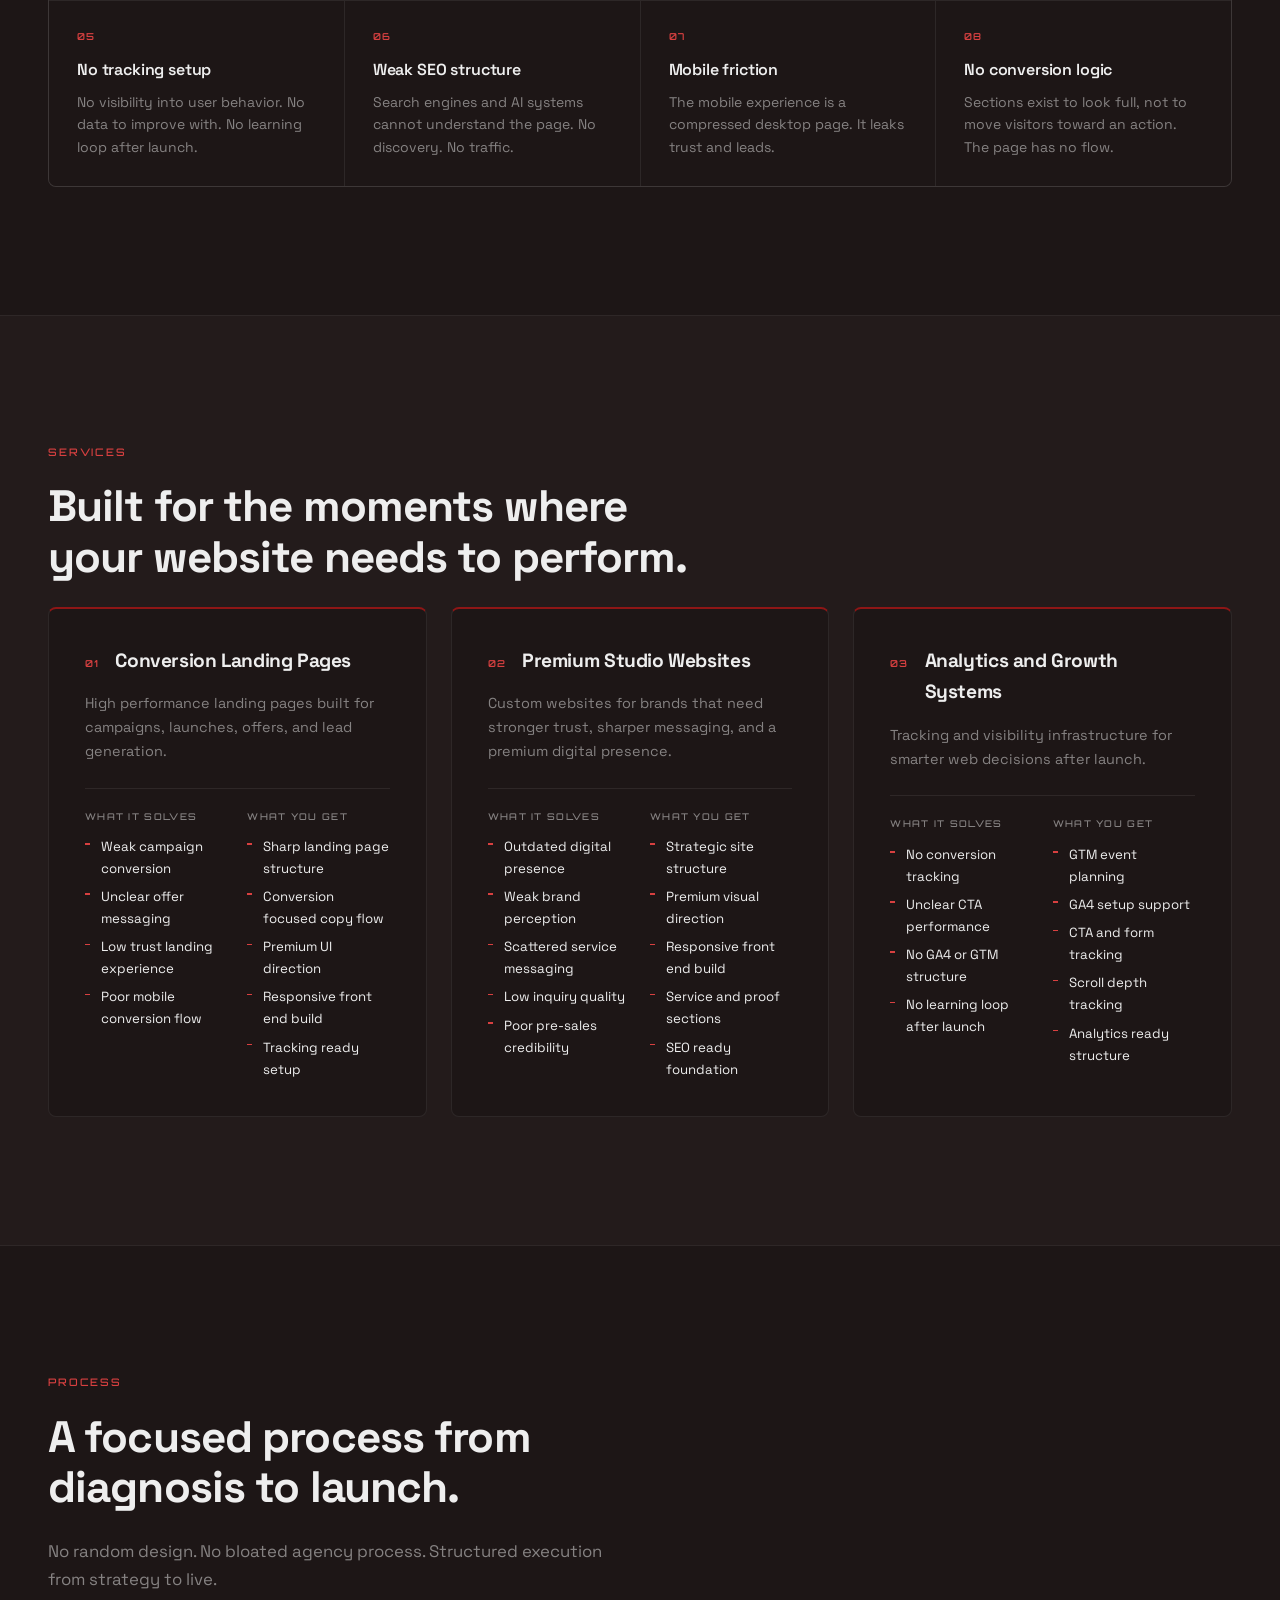
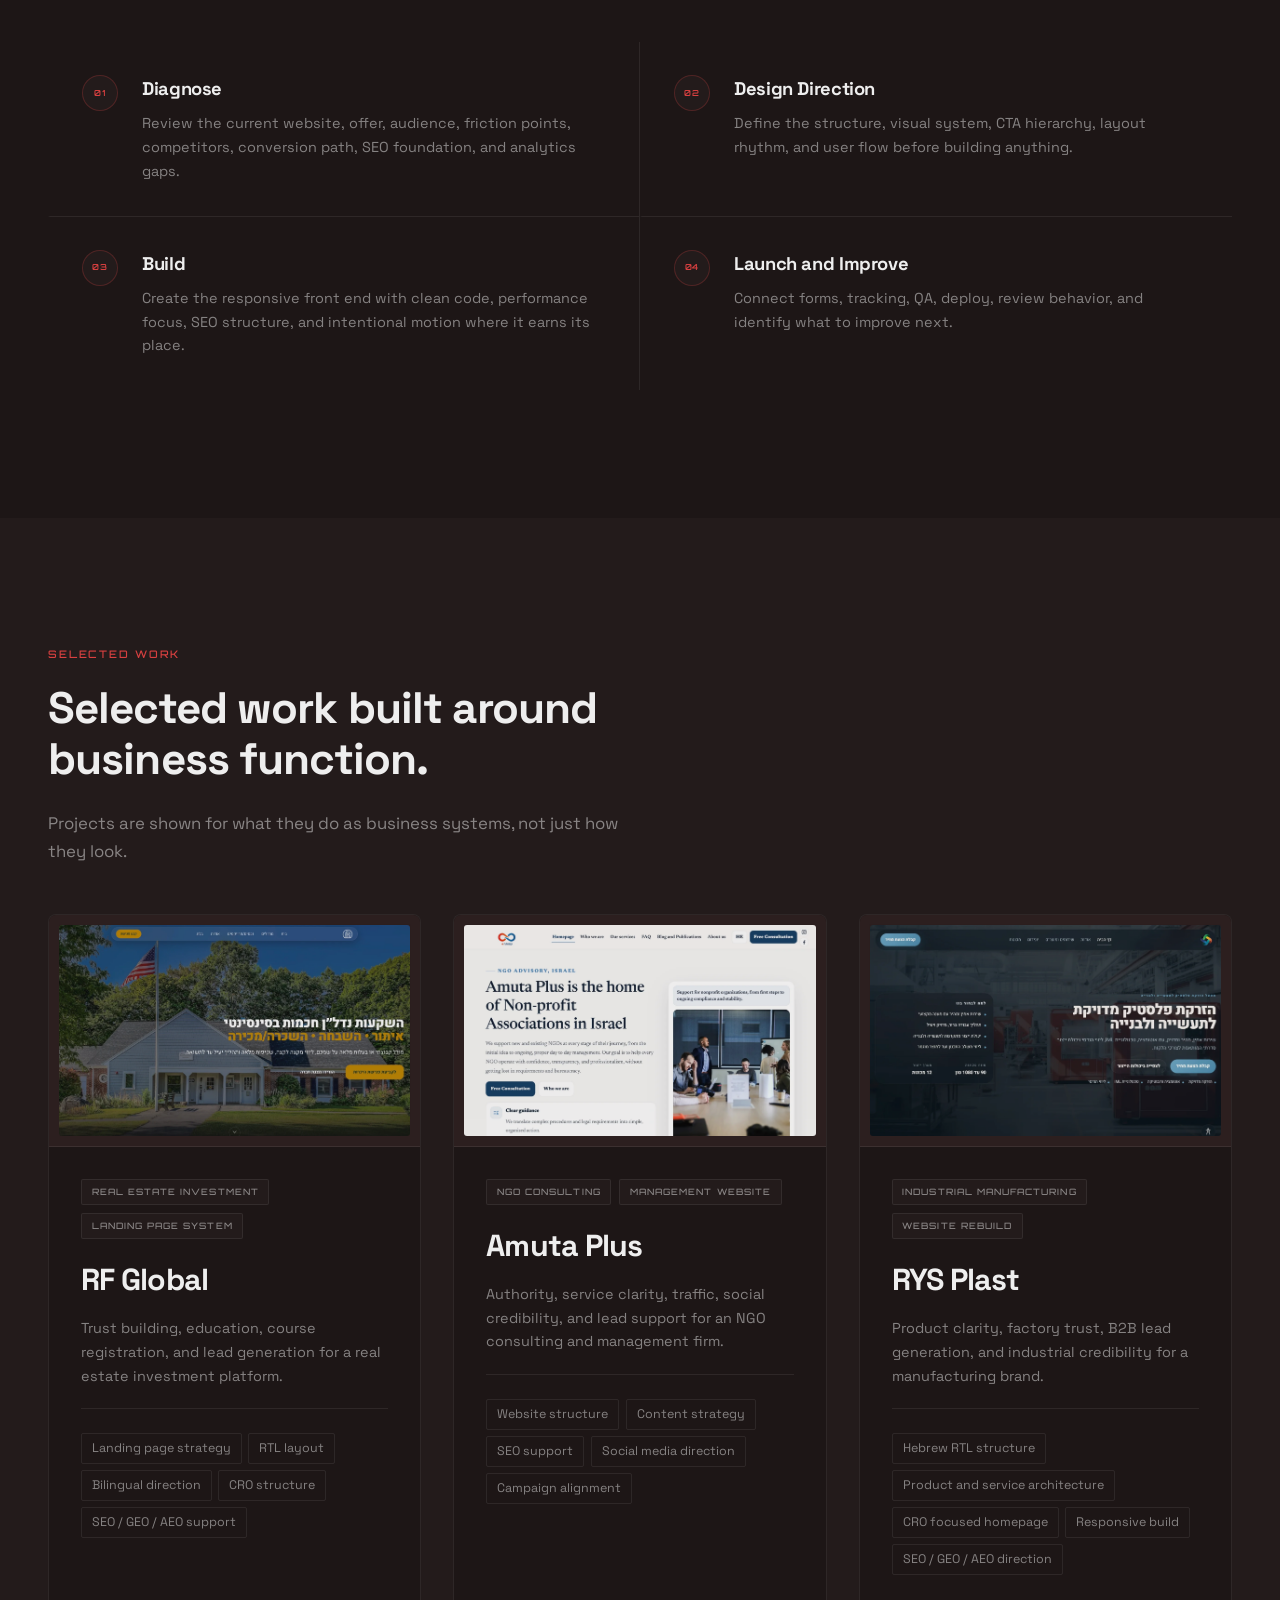
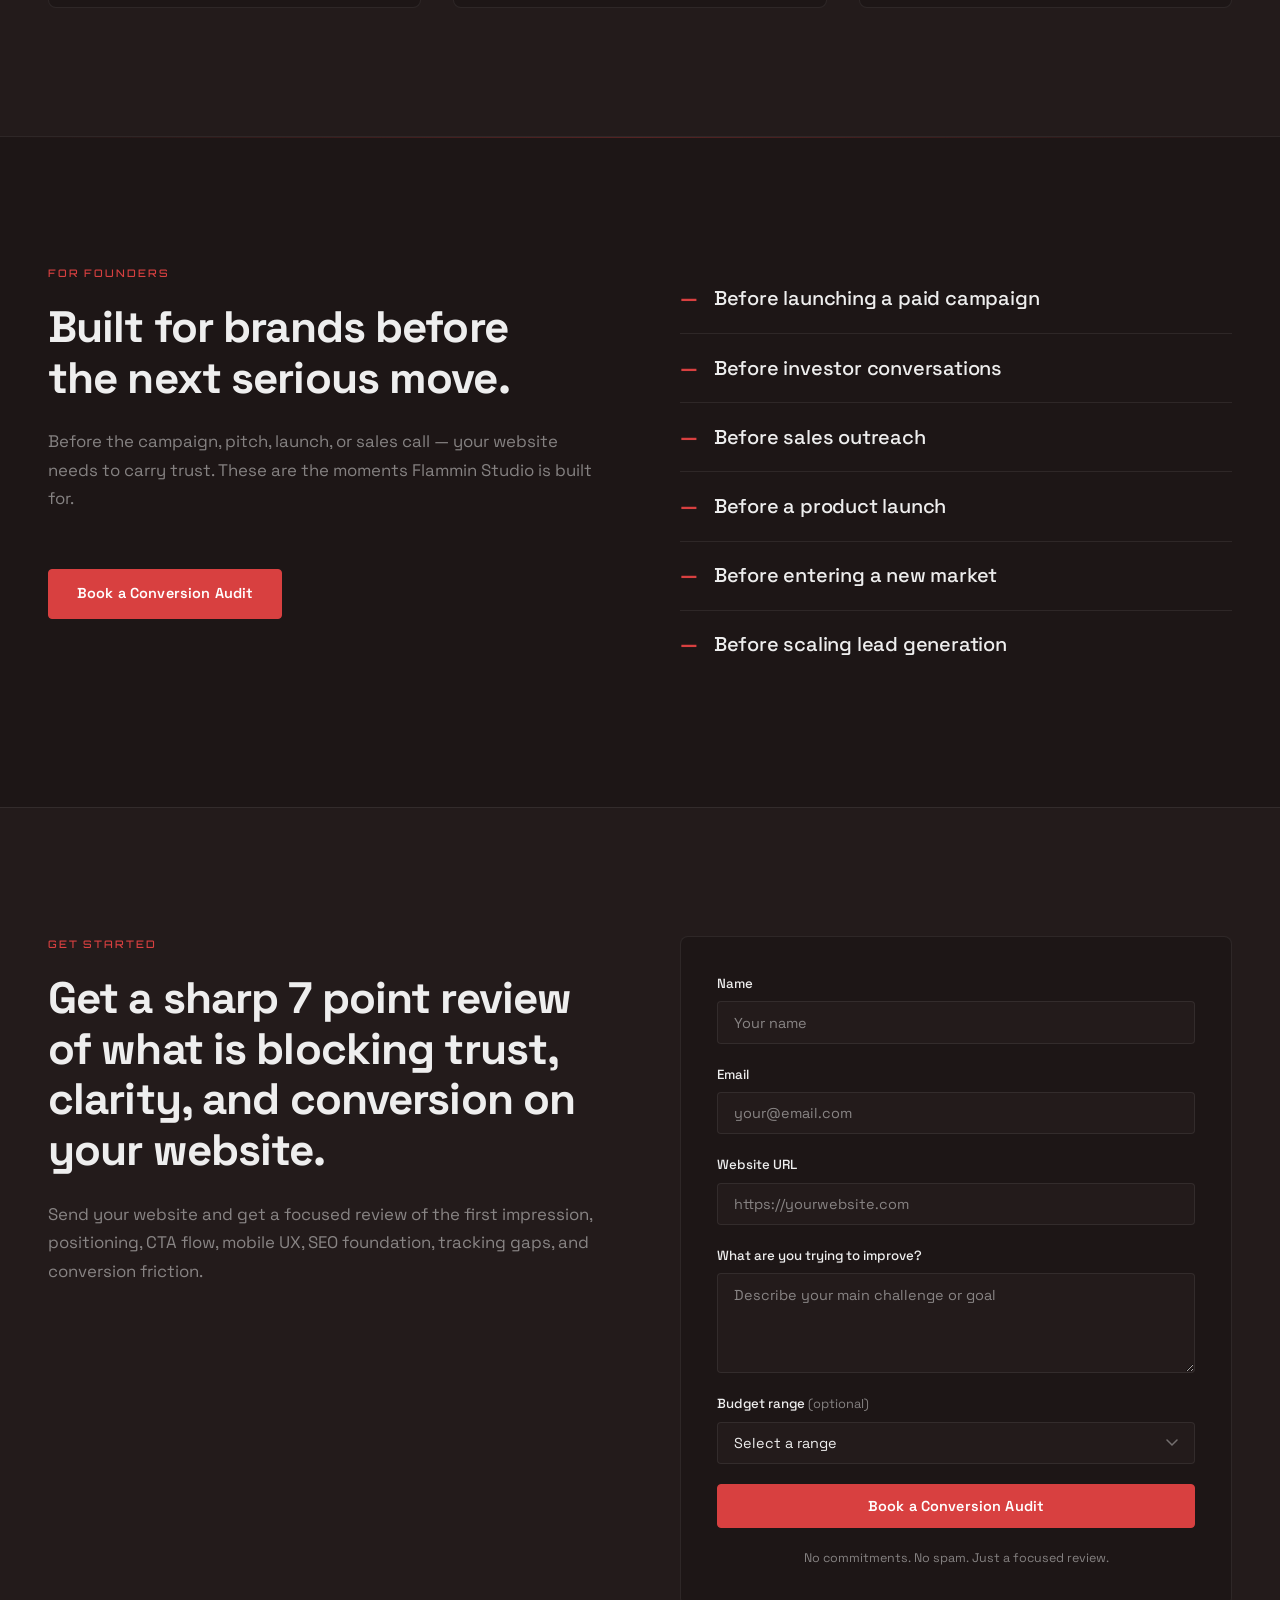
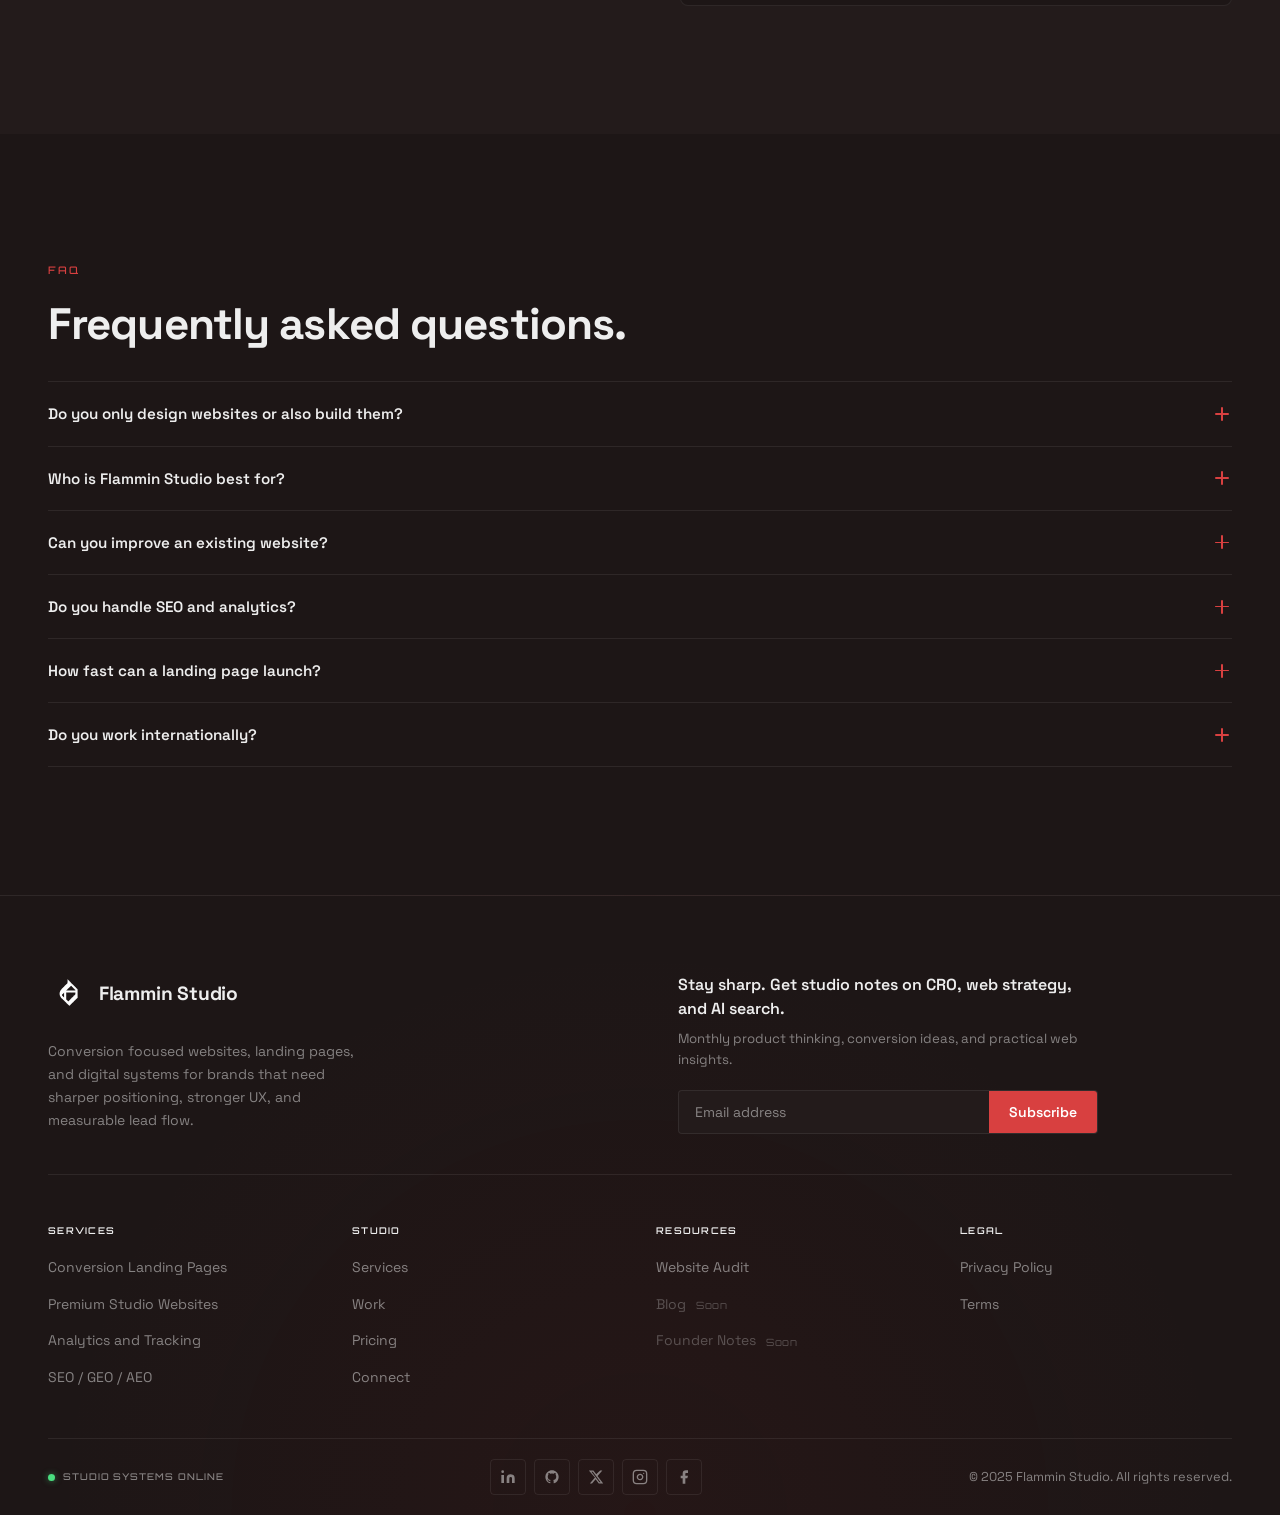
==== commit ed37bf49: "Services page update" ====
--- a/index.html
+++ b/index.html
@@ -76,7 +76,7 @@
 
     <link rel="stylesheet" href="css/styles.css" />
   </head>
-  <body>
+  <body data-page="home">
     <!-- ===== HEADER ===== -->
     <header class="site-header" id="site-header">
       <div class="container header-inner">
@@ -93,21 +93,22 @@
         </a>
 
         <nav class="main-nav" id="main-nav" aria-label="Main navigation">
-          <button
-            class="nav-close-btn"
-            id="nav-close-btn"
-            aria-label="Close menu"
-          >
-            <span aria-hidden="true"></span>
-            <span aria-hidden="true"></span>
-          </button>
+          <div class="nav-panel-head">
+            <span class="nav-panel-label" aria-hidden="true">Menu</span>
+            <button class="nav-close-btn" id="nav-close-btn" aria-label="Close menu">
+              <span aria-hidden="true"></span>
+              <span aria-hidden="true"></span>
+            </button>
+          </div>
           <ul class="nav-list" role="list">
-            <li><a href="#services" class="nav-link">Services</a></li>
-            <li><a href="#work" class="nav-link">Work</a></li>
-            <li><a href="#process" class="nav-link">Process</a></li>
-            <li><a href="#faq" class="nav-link">FAQ</a></li>
-            <li><a href="#audit" class="nav-link">Contact</a></li>
+            <li><a href="./services.html" class="nav-link" data-nav="services">Services</a></li>
+            <li><a href="#work" class="nav-link" data-nav="work">Work</a></li>
+            <li><a href="#audit" class="nav-link" data-nav="pricing">Pricing</a></li>
+            <li><a href="#audit" class="nav-link" data-nav="connect">Connect</a></li>
           </ul>
+          <div class="nav-panel-cta">
+            <a href="#audit" class="btn btn-primary" data-event="cta_click" data-location="mobile_menu" data-label="book_conversion_audit">Book a Conversion Audit</a>
+          </div>
         </nav>
 
         <div class="header-actions">
@@ -1028,28 +1029,27 @@
             <nav class="footer-col" aria-label="Services">
               <p class="footer-col-title">Services</p>
               <ul class="footer-col-list" role="list">
-                <li><a href="#services" class="footer-col-link">Conversion Landing Pages</a></li>
-                <li><a href="#services" class="footer-col-link">Premium Studio Websites</a></li>
-                <li><a href="#services" class="footer-col-link">Analytics and Tracking</a></li>
-                <li><a href="#services" class="footer-col-link">SEO / GEO / AEO</a></li>
+                <li><a href="./services.html#landing-pages" class="footer-col-link">Conversion Landing Pages</a></li>
+                <li><a href="./services.html#studio-websites" class="footer-col-link">Premium Studio Websites</a></li>
+                <li><a href="./services.html#analytics-systems" class="footer-col-link">Analytics and Tracking</a></li>
+                <li><a href="./services.html#capabilities" class="footer-col-link">SEO / GEO / AEO</a></li>
               </ul>
             </nav>
             <nav class="footer-col" aria-label="Studio">
               <p class="footer-col-title">Studio</p>
               <ul class="footer-col-list" role="list">
+                <li><a href="./services.html" class="footer-col-link">Services</a></li>
                 <li><a href="#work" class="footer-col-link">Work</a></li>
-                <li><a href="#process" class="footer-col-link">Process</a></li>
-                <li><a href="#audit" class="footer-col-link">About</a></li>
-                <li><a href="#audit" class="footer-col-link">Contact</a></li>
+                <li><a href="#audit" class="footer-col-link">Pricing</a></li>
+                <li><a href="#audit" class="footer-col-link">Connect</a></li>
               </ul>
             </nav>
             <nav class="footer-col" aria-label="Resources">
               <p class="footer-col-title">Resources</p>
               <ul class="footer-col-list" role="list">
                 <li><a href="#audit" class="footer-col-link">Website Audit</a></li>
-                <li><a href="#" class="footer-col-link">Insights</a></li>
-                <li><a href="#faq" class="footer-col-link">FAQ</a></li>
-                <li><a href="#" class="footer-col-link">Founder Notes</a></li>
+                <li><a href="#" class="footer-col-link footer-col-link--soon">Blog <span class="footer-soon" aria-label="coming soon">Soon</span></a></li>
+                <li><a href="#" class="footer-col-link footer-col-link--soon">Founder Notes <span class="footer-soon" aria-label="coming soon">Soon</span></a></li>
               </ul>
             </nav>
             <nav class="footer-col" aria-label="Legal">
--- a/css/styles.css
+++ b/css/styles.css
@@ -354,123 +354,170 @@
   transform: translateY(-6.5px) rotate(-45deg);
 }
 
-/* Nav close button (mobile only) */
-.nav-close-btn {
-  display: none;
-}
-
-/* Mobile nav panel */
-@media (max-width: 767px) {
+/* Nav close button + panel elements — hidden by default (desktop) */
+.nav-close-btn { display: none; }
+.nav-panel-head { display: none; }
+.nav-panel-cta  { display: none; }
+
+/* ---- Mobile and tablet: compact floating panel (≤1099px) ---- */
+@media (max-width: 1099px) {
   .main-nav {
     display: block;
     position: fixed;
-    inset: 0;
-    background-color: var(--color-base);
+    top: 4.5rem;
+    right: var(--pad-x);
+    width: min(92vw, 400px);
+    background-color: rgba(29, 22, 22, 0.97);
+    backdrop-filter: blur(20px);
+    -webkit-backdrop-filter: blur(20px);
+    border: 1px solid var(--color-border-red);
+    border-radius: var(--radius);
     z-index: 90;
-    padding: 5rem var(--pad-x) 3rem;
-    transform: translateX(100%);
-    transition: transform 0.3s ease;
+    padding: 0;
+    box-shadow: 0 12px 48px rgba(0, 0, 0, 0.55), 0 0 0 1px rgba(216, 64, 64, 0.08);
+    opacity: 0;
+    transform: translateY(-8px) scale(0.97);
     pointer-events: none;
-  }
+    transition: opacity 0.22s ease, transform 0.22s ease;
+  }
+  .main-nav.nav-open {
+    opacity: 1;
+    transform: translateY(0) scale(1);
+    pointer-events: auto;
+  }
+  /* Panel header row */
+  .nav-panel-head {
+    display: flex;
+    align-items: center;
+    justify-content: space-between;
+    padding: 0.875rem 1rem;
+    border-bottom: 1px solid var(--color-border);
+  }
+  .nav-panel-label {
+    font-family: var(--font-accent);
+    font-size: 0.55rem;
+    font-weight: 600;
+    letter-spacing: 0.14em;
+    text-transform: uppercase;
+    color: var(--color-muted);
+  }
+  /* Close button inside panel head */
   .nav-close-btn {
     display: flex;
     align-items: center;
     justify-content: center;
-    position: absolute;
-    top: 1.25rem;
-    right: var(--pad-x);
-    width: 2.75rem;
-    height: 2.75rem;
+    width: 2rem;
+    height: 2rem;
     background-color: var(--color-surface);
     border: 1px solid var(--color-border);
     border-radius: var(--radius-sm);
-    z-index: 91;
     flex-direction: column;
-    gap: 0;
+    position: static;
+    flex-shrink: 0;
   }
   .nav-close-btn span {
     display: block;
-    width: 16px;
+    width: 13px;
     height: 1.5px;
     background-color: var(--color-text);
     border-radius: 2px;
     position: absolute;
   }
-  .nav-close-btn span:first-child {
-    transform: rotate(45deg);
-  }
-  .nav-close-btn span:last-child {
-    transform: rotate(-45deg);
-  }
+  .nav-close-btn span:first-child { transform: rotate(45deg); }
+  .nav-close-btn span:last-child  { transform: rotate(-45deg); }
   .nav-close-btn:hover {
     background-color: var(--color-surface-2);
     border-color: var(--color-border-red);
   }
-  .main-nav.nav-open {
-    transform: translateX(0);
-    pointer-events: auto;
-  }
+  /* Nav list */
   .nav-list {
     flex-direction: column;
     align-items: flex-start;
     gap: 0;
+    padding: 0.375rem 0;
   }
   .nav-list li {
     width: 100%;
     border-bottom: 1px solid var(--color-border);
   }
+  .nav-list li:last-child { border-bottom: none; }
   .nav-link {
     display: block;
-    padding-block: 1.1rem;
-    font-size: 1.25rem;
+    padding: 0.9rem 1rem;
+    font-size: 0.95rem;
+    color: var(--color-muted);
+    border-left: 2px solid transparent;
+    transition: color var(--transition), background-color var(--transition), border-left-color var(--transition);
+  }
+  .nav-link:hover,
+  .nav-link:active {
     color: var(--color-text);
-    border-left: 2px solid transparent;
-    transition:
-      color var(--transition),
-      background-color var(--transition),
-      border-left-color var(--transition),
-      padding-left var(--transition);
-  }
-  .nav-link:active {
-    color: var(--color-red);
-    background-color: rgba(216, 64, 64, 0.06);
-  }
-}
-
-@media (max-width: 767px) and (hover: hover) {
-  .nav-link:hover {
-    color: var(--color-red);
     background-color: rgba(216, 64, 64, 0.04);
+  }
+  .nav-link.nav-active {
+    color: var(--color-text);
     border-left-color: var(--color-red);
-    padding-left: 0.625rem;
-  }
-}
-
-/* Desktop nav */
-@media (min-width: 768px) {
+    background-color: rgba(216, 64, 64, 0.04);
+  }
+  /* Panel CTA */
+  .nav-panel-cta {
+    display: block;
+    padding: 0.875rem 1rem;
+    border-top: 1px solid var(--color-border);
+  }
+  .nav-panel-cta .btn {
+    width: 100%;
+    justify-content: center;
+  }
+}
+
+/* ---- Desktop nav (≥1100px) ---- */
+@media (min-width: 1100px) {
   .main-nav {
     display: block;
     position: static;
+    width: auto;
+    opacity: 1;
     transform: none;
     pointer-events: auto;
+    background: none;
+    backdrop-filter: none;
+    -webkit-backdrop-filter: none;
+    border: none;
+    box-shadow: none;
+    padding: 0;
   }
   .nav-list {
     flex-direction: row;
-  }
-  .nav-list li {
-    border-bottom: none;
-  }
+    padding: 0;
+  }
+  .nav-list li { border-bottom: none; }
   .nav-link {
     font-size: 0.875rem;
     padding-block: 0;
+    padding-inline: 0;
     color: var(--color-muted);
-  }
-  .header-actions .btn {
-    display: inline-flex;
-  }
-  .menu-toggle {
-    display: none;
-  }
+    border-left: none;
+    position: relative;
+  }
+  .nav-link:hover { background-color: transparent; color: var(--color-text); }
+  .nav-link.nav-active {
+    color: var(--color-text);
+    background-color: transparent;
+    border-left: none;
+  }
+  .nav-link.nav-active::after {
+    content: '';
+    position: absolute;
+    bottom: -3px;
+    left: 0;
+    right: 0;
+    height: 1.5px;
+    background-color: var(--color-red);
+    border-radius: 2px;
+  }
+  .header-actions .btn { display: inline-flex; }
+  .menu-toggle { display: none; }
 }
 
 /* ===========================================================
@@ -1557,6 +1604,16 @@
   transition: color var(--transition);
 }
 .footer-col-link:hover { color: var(--color-text); }
+.footer-col-link--soon { opacity: 0.55; pointer-events: none; cursor: default; }
+.footer-soon {
+  display: inline-block;
+  margin-left: 0.375rem;
+  font-size: 0.625rem;
+  font-family: var(--font-accent);
+  letter-spacing: 0.06em;
+  color: var(--color-accent);
+  vertical-align: middle;
+}
 
 /* Newsletter — order 2 on mobile (right after brand) */
 .footer-newsletter {
@@ -1709,6 +1766,693 @@
 
   /* On desktop, brand bottom padding matches newsletter top padding */
   .footer-brand { padding-bottom: clamp(2rem, 4vw, 2.5rem); }
+}
+
+/* ===========================================================
+   SERVICE SYSTEM DIAGRAM — services hero right visual
+   =========================================================== */
+.sv-diagram {
+  display: none;
+}
+@media (min-width: 1100px) {
+  .sv-diagram {
+    display: flex;
+    align-items: center;
+    justify-content: center;
+  }
+  .services-hero-inner {
+    display: grid;
+    grid-template-columns: 1fr clamp(300px, 34%, 370px);
+    gap: clamp(3rem, 4vw, 5rem);
+    align-items: center;
+  }
+}
+
+.sv-frame {
+  position: relative;
+  width: 100%;
+  padding: 1rem;
+  background-image:
+    linear-gradient(rgba(216, 64, 64, 0.05) 1px, transparent 1px),
+    linear-gradient(90deg, rgba(216, 64, 64, 0.05) 1px, transparent 1px);
+  background-size: 32px 32px;
+  border: 1px solid var(--color-border);
+  border-radius: var(--radius);
+}
+.sv-frame::before,
+.sv-frame::after {
+  content: "";
+  position: absolute;
+  width: 12px;
+  height: 12px;
+  border-color: var(--color-red);
+  border-style: solid;
+}
+.sv-frame::before {
+  top: -1px; left: -1px;
+  border-width: 2px 0 0 2px;
+  border-radius: 3px 0 0 0;
+}
+.sv-frame::after {
+  bottom: -1px; right: -1px;
+  border-width: 0 2px 2px 0;
+  border-radius: 0 0 3px 0;
+}
+
+.sv-panel {
+  position: relative;
+  z-index: 1;
+  background-color: var(--color-surface);
+  border: 1px solid var(--color-border);
+  border-top: 2px solid var(--color-red);
+  border-radius: var(--radius);
+  padding: 1.375rem;
+  box-shadow: 0 16px 48px rgba(0, 0, 0, 0.4);
+}
+.sv-panel::before {
+  content: "";
+  position: absolute;
+  inset: 0;
+  transform: translate(5px, 7px);
+  background-color: var(--color-surface-2);
+  border: 1px solid var(--color-border);
+  border-radius: var(--radius);
+  z-index: -1;
+}
+
+.sv-header {
+  display: flex;
+  align-items: center;
+  justify-content: space-between;
+  margin-bottom: 0.875rem;
+  padding-bottom: 0.75rem;
+  border-bottom: 1px solid var(--color-border);
+}
+.sv-eyebrow {
+  font-family: var(--font-accent);
+  font-size: 0.55rem;
+  font-weight: 600;
+  letter-spacing: 0.16em;
+  color: var(--color-red);
+}
+.sv-badge {
+  font-family: var(--font-accent);
+  font-size: 0.5rem;
+  font-weight: 500;
+  letter-spacing: 0.1em;
+  color: var(--color-muted);
+  border: 1px solid var(--color-border);
+  padding: 0.2rem 0.45rem;
+  border-radius: 2px;
+}
+
+.sv-scan {
+  height: 1px;
+  margin-bottom: 0.875rem;
+  background: linear-gradient(90deg, transparent 0%, var(--color-red) 50%, transparent 100%);
+  animation: hv-scan 3.5s ease-in-out infinite;
+  transform-origin: left center;
+}
+
+.sv-services { display: flex; flex-direction: column; }
+
+.sv-service-row {
+  display: flex;
+  align-items: center;
+  gap: 0.625rem;
+  padding-block: 0.6rem;
+  border-bottom: 1px solid var(--color-border);
+  font-size: 0.8rem;
+  color: var(--color-text);
+}
+.sv-service-row:last-child { border-bottom: none; }
+
+.sv-dot {
+  width: 7px;
+  height: 7px;
+  border-radius: 50%;
+  flex-shrink: 0;
+}
+.sv-dot--active {
+  background-color: var(--color-red);
+  box-shadow: 0 0 6px rgba(216, 64, 64, 0.5);
+  animation: hv-pulse 2.4s ease-in-out infinite;
+}
+.sv-dot--active:nth-of-type(1) { animation-delay: 0.4s; }
+.sv-dot--dim {
+  background-color: rgba(216, 64, 64, 0.35);
+}
+.sv-service-name { flex: 1; }
+.sv-service-num {
+  font-family: var(--font-accent);
+  font-size: 0.5rem;
+  font-weight: 600;
+  letter-spacing: 0.1em;
+  color: var(--color-red);
+}
+
+.sv-capabilities {
+  display: flex;
+  flex-wrap: wrap;
+  gap: 0.375rem;
+  margin-top: 0.875rem;
+  padding-top: 0.875rem;
+  border-top: 1px solid var(--color-border);
+}
+.sv-cap {
+  font-family: var(--font-accent);
+  font-size: 0.48rem;
+  font-weight: 500;
+  letter-spacing: 0.1em;
+  text-transform: uppercase;
+  color: var(--color-muted);
+  border: 1px solid var(--color-border);
+  padding: 0.25rem 0.5rem;
+  border-radius: 2px;
+}
+
+.sv-footer-bar {
+  display: flex;
+  align-items: center;
+  gap: 0.5rem;
+  margin-top: 0.875rem;
+  padding-top: 0.75rem;
+  border-top: 1px solid var(--color-border);
+}
+.sv-status-dot {
+  width: 6px;
+  height: 6px;
+  border-radius: 50%;
+  background-color: #4ade80;
+  box-shadow: 0 0 5px rgba(74, 222, 128, 0.5);
+  flex-shrink: 0;
+}
+.sv-status-text {
+  font-family: var(--font-accent);
+  font-size: 0.55rem;
+  font-weight: 600;
+  letter-spacing: 0.12em;
+  color: #4ade80;
+}
+
+/* ===========================================================
+   OFFER OVERVIEW CARD ICONS
+   =========================================================== */
+.offer-overview-icon {
+  width: 2.25rem;
+  height: 2.25rem;
+  background-color: rgba(216, 64, 64, 0.07);
+  border: 1px solid var(--color-border-red);
+  border-radius: var(--radius-sm);
+  display: flex;
+  align-items: center;
+  justify-content: center;
+  color: var(--color-red);
+  flex-shrink: 0;
+  margin-bottom: 0.25rem;
+  transition: background-color var(--transition);
+}
+.offer-overview-card:hover .offer-overview-icon {
+  background-color: rgba(216, 64, 64, 0.12);
+}
+
+/* ===========================================================
+   SERVICE DETAIL — decorative large number
+   =========================================================== */
+.service-detail-header {
+  position: relative;
+  overflow: hidden;
+}
+.service-detail-header::after {
+  content: attr(data-svc-num);
+  position: absolute;
+  right: -0.25rem;
+  top: -1.5rem;
+  font-family: var(--font-accent);
+  font-size: clamp(5rem, 12vw, 10rem);
+  font-weight: 700;
+  color: rgba(216, 64, 64, 0.04);
+  pointer-events: none;
+  user-select: none;
+  line-height: 1;
+  letter-spacing: -0.05em;
+}
+
+/* ===========================================================
+   PROCESS STEP — badge circle numbers
+   =========================================================== */
+.step-num {
+  font-family: var(--font-accent);
+  font-size: 0.52rem;
+  font-weight: 600;
+  letter-spacing: 0.08em;
+  color: var(--color-red);
+  flex-shrink: 0;
+  min-width: 2.25rem;
+  width: 2.25rem;
+  height: 2.25rem;
+  border-radius: 50%;
+  border: 1px solid var(--color-border-red);
+  background-color: var(--color-surface);
+  display: flex;
+  align-items: center;
+  justify-content: center;
+  text-align: center;
+  margin-top: 0.1rem;
+  transition: border-color var(--transition), background-color var(--transition);
+}
+.process-step:hover .step-num {
+  border-color: var(--color-red);
+  background-color: rgba(216, 64, 64, 0.07);
+}
+
+/* ---- Vertical connector on single column ---- */
+@media (max-width: 767px) {
+  .process-list {
+    position: relative;
+    padding-left: 1rem;
+  }
+  .process-list::before {
+    content: '';
+    position: absolute;
+    left: calc(1rem + 1.125rem); /* center of the badge */
+    top: 1.25rem;
+    bottom: 1.25rem;
+    width: 1px;
+    background: linear-gradient(to bottom, var(--color-border-red), transparent 90%);
+    pointer-events: none;
+  }
+}
+
+/* ===========================================================
+   FIT SECTION — panel treatment
+   =========================================================== */
+.fit-grid > div {
+  background-color: var(--color-base);
+  border: 1px solid var(--color-border);
+  border-radius: var(--radius);
+  padding: 1.75rem;
+}
+.fit-grid > div:first-child { border-top: 2px solid #4ade80; }
+.fit-grid > div:last-child  { border-top: 2px solid var(--color-red); }
+
+/* ===========================================================
+   SERVICES HERO — interior page hero
+   =========================================================== */
+.services-hero {
+  padding-top: clamp(6rem, 10vw, 8.5rem);
+  padding-bottom: clamp(4rem, 7vw, 6.5rem);
+  position: relative;
+  overflow: hidden;
+  border-bottom: 1px solid var(--color-border);
+  display: flex;
+  align-items: center;
+  min-height: clamp(480px, 55vh, 680px);
+}
+.services-hero-bg {
+  position: absolute;
+  inset: 0;
+  background-color: var(--color-base);
+  pointer-events: none;
+}
+.services-hero-bg::before {
+  content: "";
+  position: absolute;
+  inset: 0;
+  background-image:
+    linear-gradient(rgba(216, 64, 64, 0.04) 1px, transparent 1px),
+    linear-gradient(90deg, rgba(216, 64, 64, 0.04) 1px, transparent 1px);
+  background-size: 64px 64px;
+}
+.services-hero-bg::after {
+  content: "";
+  position: absolute;
+  top: -20%;
+  right: -5%;
+  width: 50%;
+  height: 80%;
+  background: radial-gradient(ellipse at top right, rgba(142, 22, 22, 0.2) 0%, transparent 65%);
+}
+.services-hero-inner {
+  position: relative;
+  z-index: 1;
+  width: 100%;
+}
+.services-hero-content {
+  display: flex;
+  flex-direction: column;
+  align-items: flex-start;
+}
+.services-hero-headline {
+  font-size: clamp(1.85rem, 3.5vw, 3rem);
+  font-weight: 700;
+  line-height: 1.12;
+  letter-spacing: -0.03em;
+  color: var(--color-text);
+  margin-bottom: 1.25rem;
+  max-width: 15em;
+}
+.services-hero-sub {
+  font-size: clamp(0.9rem, 1.4vw, 1rem);
+  color: var(--color-muted);
+  max-width: 52ch;
+  margin-bottom: 2.25rem;
+  line-height: 1.75;
+}
+.services-hero-ctas {
+  display: flex;
+  flex-wrap: wrap;
+  gap: 0.875rem;
+}
+
+/* ===========================================================
+   OFFER OVERVIEW STRIP — services page anchor cards
+   =========================================================== */
+.offer-overview-strip {
+  border-bottom: 1px solid var(--color-border);
+  padding-block: clamp(2.5rem, 5vw, 4rem);
+  background-color: var(--color-surface);
+}
+.offer-overview-grid {
+  display: grid;
+  grid-template-columns: 1fr;
+  gap: 1.25rem;
+}
+@media (min-width: 768px) {
+  .offer-overview-grid { grid-template-columns: repeat(3, 1fr); }
+}
+.offer-overview-card {
+  background-color: var(--color-base);
+  border: 1px solid var(--color-border);
+  border-top: 2px solid var(--color-deep-red);
+  border-radius: var(--radius);
+  padding: 1.5rem;
+  transition: border-top-color var(--transition), transform var(--transition);
+  display: flex;
+  flex-direction: column;
+  gap: 0.5rem;
+}
+.offer-overview-card:hover {
+  border-top-color: var(--color-red);
+  transform: translateY(-2px);
+}
+.offer-overview-num {
+  font-family: var(--font-accent);
+  font-size: 0.58rem;
+  font-weight: 600;
+  letter-spacing: 0.12em;
+  color: var(--color-red);
+}
+.offer-overview-title {
+  font-size: 1.05rem;
+  font-weight: 700;
+  letter-spacing: -0.02em;
+  color: var(--color-text);
+  margin-top: 0.125rem;
+}
+.offer-overview-promise {
+  font-size: 0.85rem;
+  color: var(--color-muted);
+  line-height: 1.6;
+  flex: 1;
+}
+.offer-overview-link {
+  display: inline-flex;
+  align-items: center;
+  gap: 0.375rem;
+  font-size: 0.78rem;
+  font-weight: 600;
+  color: var(--color-red);
+  margin-top: 0.5rem;
+  transition: gap var(--transition);
+}
+.offer-overview-link:hover { gap: 0.625rem; }
+
+/* ===========================================================
+   SERVICE DETAIL SECTIONS — services page
+   =========================================================== */
+.service-detail {
+  border-bottom: 1px solid var(--color-border);
+}
+.service-detail:nth-child(even) {
+  background-color: var(--color-surface);
+}
+.service-detail-header {
+  margin-bottom: 2.5rem;
+  padding-bottom: 2rem;
+  border-bottom: 1px solid var(--color-border);
+}
+.service-detail-positioning {
+  font-size: clamp(0.95rem, 1.4vw, 1.05rem);
+  color: var(--color-muted);
+  max-width: 60ch;
+  line-height: 1.7;
+  margin-top: 1rem;
+}
+.service-detail-body {
+  display: grid;
+  grid-template-columns: 1fr;
+  gap: 2rem;
+}
+@media (min-width: 900px) {
+  .service-detail-body { grid-template-columns: 1fr 1fr; gap: 4rem; }
+}
+.service-col-label {
+  font-family: var(--font-accent);
+  font-size: 0.58rem;
+  font-weight: 500;
+  letter-spacing: 0.14em;
+  text-transform: uppercase;
+  color: var(--color-muted);
+  margin-bottom: 1rem;
+}
+.service-list {
+  display: flex;
+  flex-direction: column;
+  gap: 0.5rem;
+  margin-bottom: 1.75rem;
+}
+.service-list li {
+  font-size: 0.875rem;
+  color: var(--color-text);
+  padding-left: 1.125rem;
+  position: relative;
+  line-height: 1.55;
+}
+.service-list li::before {
+  content: "";
+  position: absolute;
+  left: 0;
+  top: 0.6em;
+  width: 5px;
+  height: 1.5px;
+  background-color: var(--color-red);
+}
+.service-best-fit {
+  display: flex;
+  flex-wrap: wrap;
+  gap: 0.4rem;
+  margin-bottom: 2rem;
+}
+.service-fit-tag {
+  font-size: 0.78rem;
+  color: var(--color-muted);
+  padding: 0.3rem 0.625rem;
+  border: 1px solid var(--color-border);
+  border-radius: 2px;
+}
+
+/* ===========================================================
+   ADD-ON CAPABILITIES — services page
+   =========================================================== */
+.addons-grid {
+  display: flex;
+  flex-wrap: wrap;
+  gap: 0.75rem;
+  margin-top: 2.5rem;
+}
+.addon-item {
+  display: flex;
+  align-items: center;
+  gap: 0.5rem;
+  padding: 0.7rem 1rem;
+  border: 1px solid var(--color-border);
+  border-radius: var(--radius-sm);
+  background-color: var(--color-base);
+  font-size: 0.875rem;
+  color: var(--color-text);
+  font-weight: 500;
+  transition: border-color var(--transition), background-color var(--transition);
+}
+.addon-item:hover {
+  border-color: var(--color-border-red);
+  background-color: var(--color-surface);
+}
+.addon-dot {
+  width: 5px;
+  height: 5px;
+  border-radius: 50%;
+  background-color: var(--color-red);
+  flex-shrink: 0;
+}
+
+/* ===========================================================
+   FIT SECTION — good fit / not a fit
+   =========================================================== */
+.fit-grid {
+  display: grid;
+  grid-template-columns: 1fr;
+  gap: 2rem;
+  margin-top: 2.5rem;
+}
+@media (min-width: 768px) { .fit-grid { grid-template-columns: 1fr 1fr; gap: 3rem; } }
+.fit-col-title {
+  font-size: 0.85rem;
+  font-weight: 700;
+  color: var(--color-text);
+  margin-bottom: 1.25rem;
+  display: flex;
+  align-items: center;
+  gap: 0.625rem;
+  text-transform: uppercase;
+  letter-spacing: 0.04em;
+  font-family: var(--font-accent);
+  font-size: 0.62rem;
+}
+.fit-indicator {
+  width: 8px;
+  height: 8px;
+  border-radius: 50%;
+  flex-shrink: 0;
+}
+.fit-indicator--yes { background-color: #4ade80; box-shadow: 0 0 6px rgba(74, 222, 128, 0.45); }
+.fit-indicator--no  { background-color: var(--color-red); box-shadow: 0 0 6px rgba(216, 64, 64, 0.45); }
+.fit-list {
+  display: flex;
+  flex-direction: column;
+  gap: 0;
+}
+.fit-list li {
+  display: flex;
+  align-items: flex-start;
+  gap: 0.75rem;
+  padding-block: 0.875rem;
+  border-bottom: 1px solid var(--color-border);
+  font-size: 0.9rem;
+  color: var(--color-muted);
+  line-height: 1.55;
+}
+.fit-list li:last-child { border-bottom: none; }
+.fit-list li::before {
+  content: "";
+  display: block;
+  width: 5px;
+  height: 5px;
+  border-radius: 50%;
+  flex-shrink: 0;
+  margin-top: 0.5em;
+}
+.fit-yes li::before { background-color: #4ade80; }
+.fit-no  li::before { background-color: var(--color-red); }
+
+/* ===========================================================
+   SERVICES STACK — CSS sticky stacking effect
+   =========================================================== */
+.services-stack {
+  position: relative;
+}
+
+/* ---- Desktop stacking (≥900px) ---- */
+@media (min-width: 900px) {
+  /* Shared card base */
+  .service-stack-card {
+    position: sticky;
+    padding-top: 1.75rem; /* overrides section-y — brings eyebrow near card top */
+    border-top: 2px solid var(--color-deep-red);
+    border-bottom: none;
+  }
+
+  /* Override the even-child alternating bg from .service-detail */
+  .services-stack .service-stack-card {
+    background-color: var(--color-base);
+  }
+
+  /* Card 1 — base layer */
+  .stack-card-1 {
+    top: 5rem;
+    z-index: 1;
+    border-top-color: var(--color-deep-red);
+  }
+
+  /* Card 2 — middle layer, casts upward shadow onto card 1 */
+  .stack-card-2 {
+    top: 7.5rem;
+    z-index: 2;
+    border-top-color: rgba(216, 64, 64, 0.8);
+    box-shadow: 0 -20px 40px rgba(0, 0, 0, 0.5), 0 -1px 0 rgba(216, 64, 64, 0.15);
+  }
+
+  /* Card 3 — top layer, strongest shadow depth */
+  .stack-card-3 {
+    top: 10rem;
+    z-index: 3;
+    border-top-color: var(--color-red);
+    border-bottom: 1px solid var(--color-border);
+    box-shadow: 0 -24px 52px rgba(0, 0, 0, 0.6), 0 -1px 0 rgba(216, 64, 64, 0.25);
+  }
+}
+
+/* ---- Mobile: normal flow, restore border ---- */
+@media (max-width: 899px) {
+  .service-stack-card {
+    border-bottom: 1px solid var(--color-border);
+  }
+}
+
+/* ---- Reduced motion: disable sticky ---- */
+@media (prefers-reduced-motion: reduce) {
+  .service-stack-card {
+    position: static !important;
+    box-shadow: none !important;
+  }
+}
+
+/* ===========================================================
+   FINAL CTA — services page closing section
+   =========================================================== */
+.final-cta-section {
+  background-color: var(--color-surface);
+  border-top: 1px solid var(--color-border);
+  text-align: center;
+  position: relative;
+  overflow: hidden;
+}
+.final-cta-section::before {
+  content: "";
+  position: absolute;
+  top: 0;
+  left: 50%;
+  transform: translateX(-50%);
+  width: 60%;
+  height: 1px;
+  background: linear-gradient(90deg, transparent, rgba(216, 64, 64, 0.4), transparent);
+  pointer-events: none;
+}
+.final-cta-inner {
+  max-width: 54ch;
+  margin-inline: auto;
+}
+.final-cta-inner .section-title { margin-bottom: 1rem; }
+.final-cta-inner .section-sub {
+  margin-inline: auto;
+  margin-bottom: 2.25rem;
+  max-width: 50ch;
+}
+.final-cta-btns {
+  display: flex;
+  flex-wrap: wrap;
+  gap: 0.875rem;
+  justify-content: center;
 }
 
 /* ===========================================================
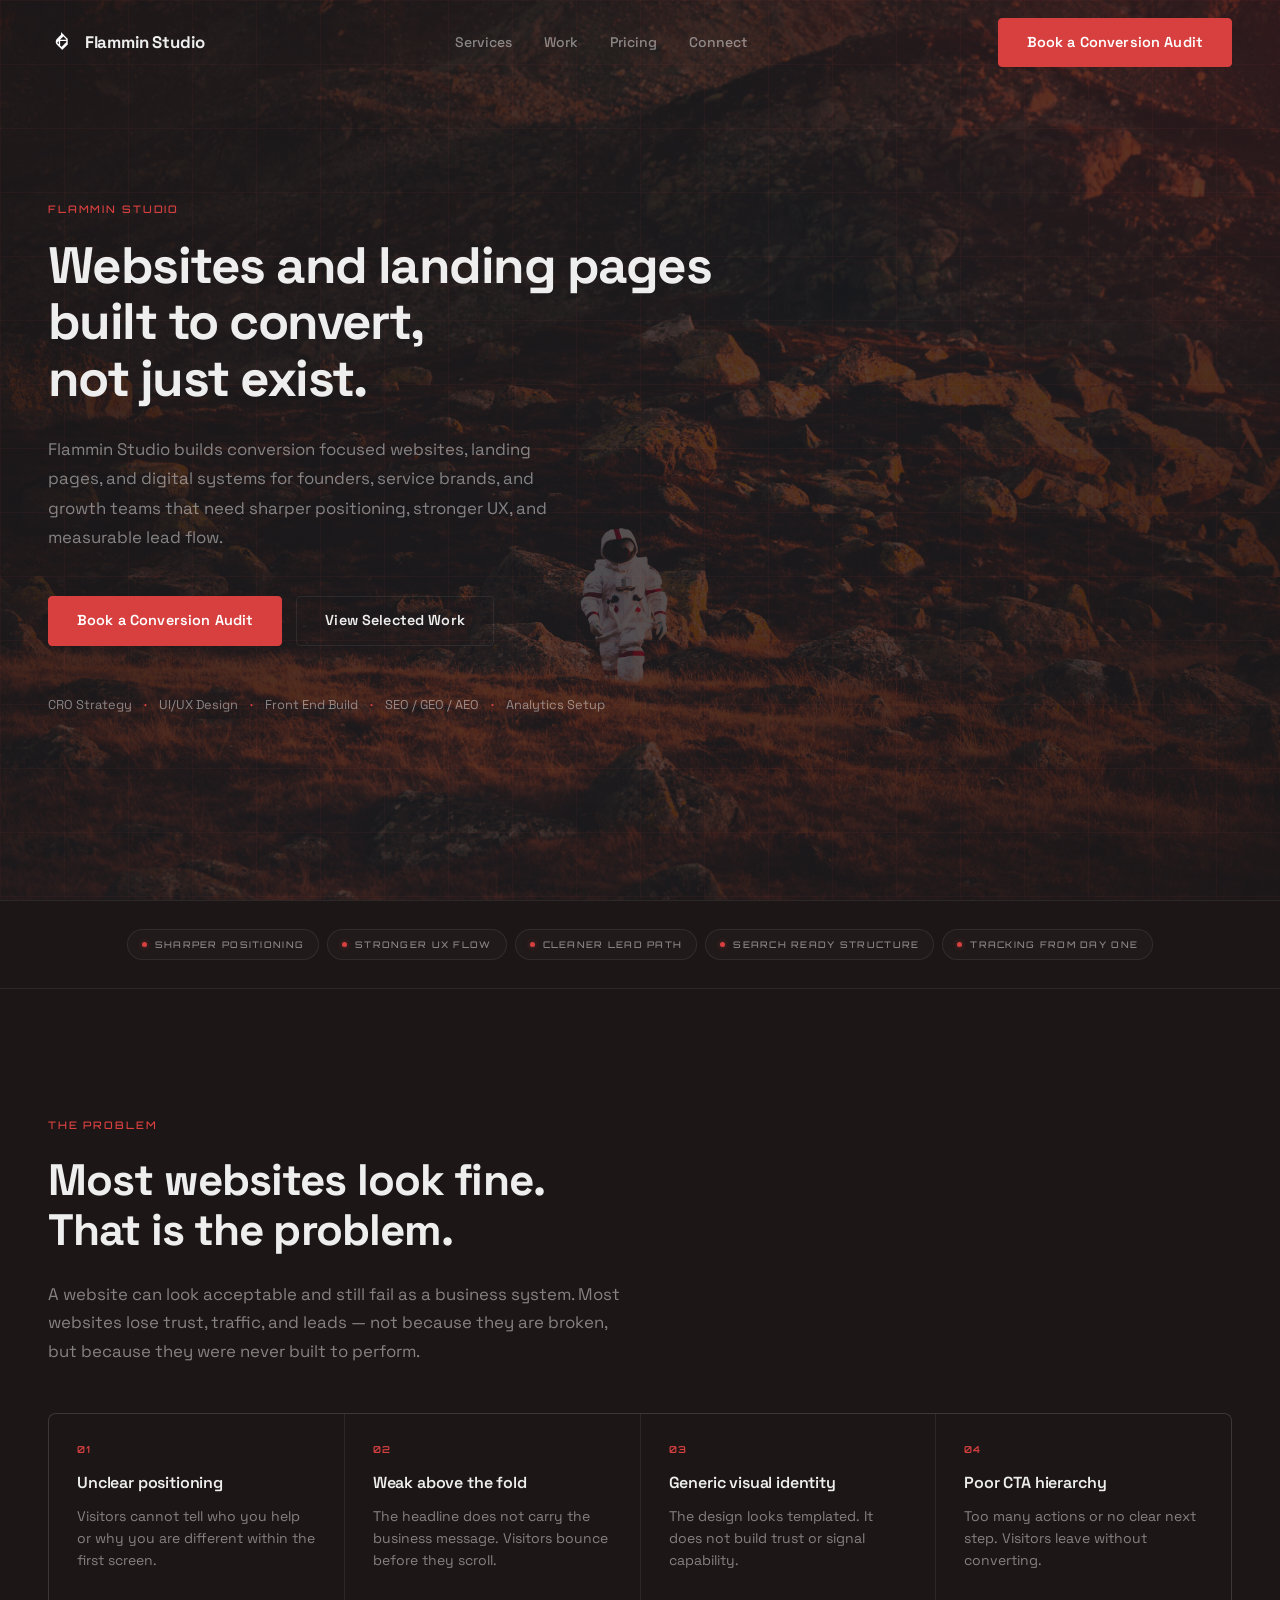
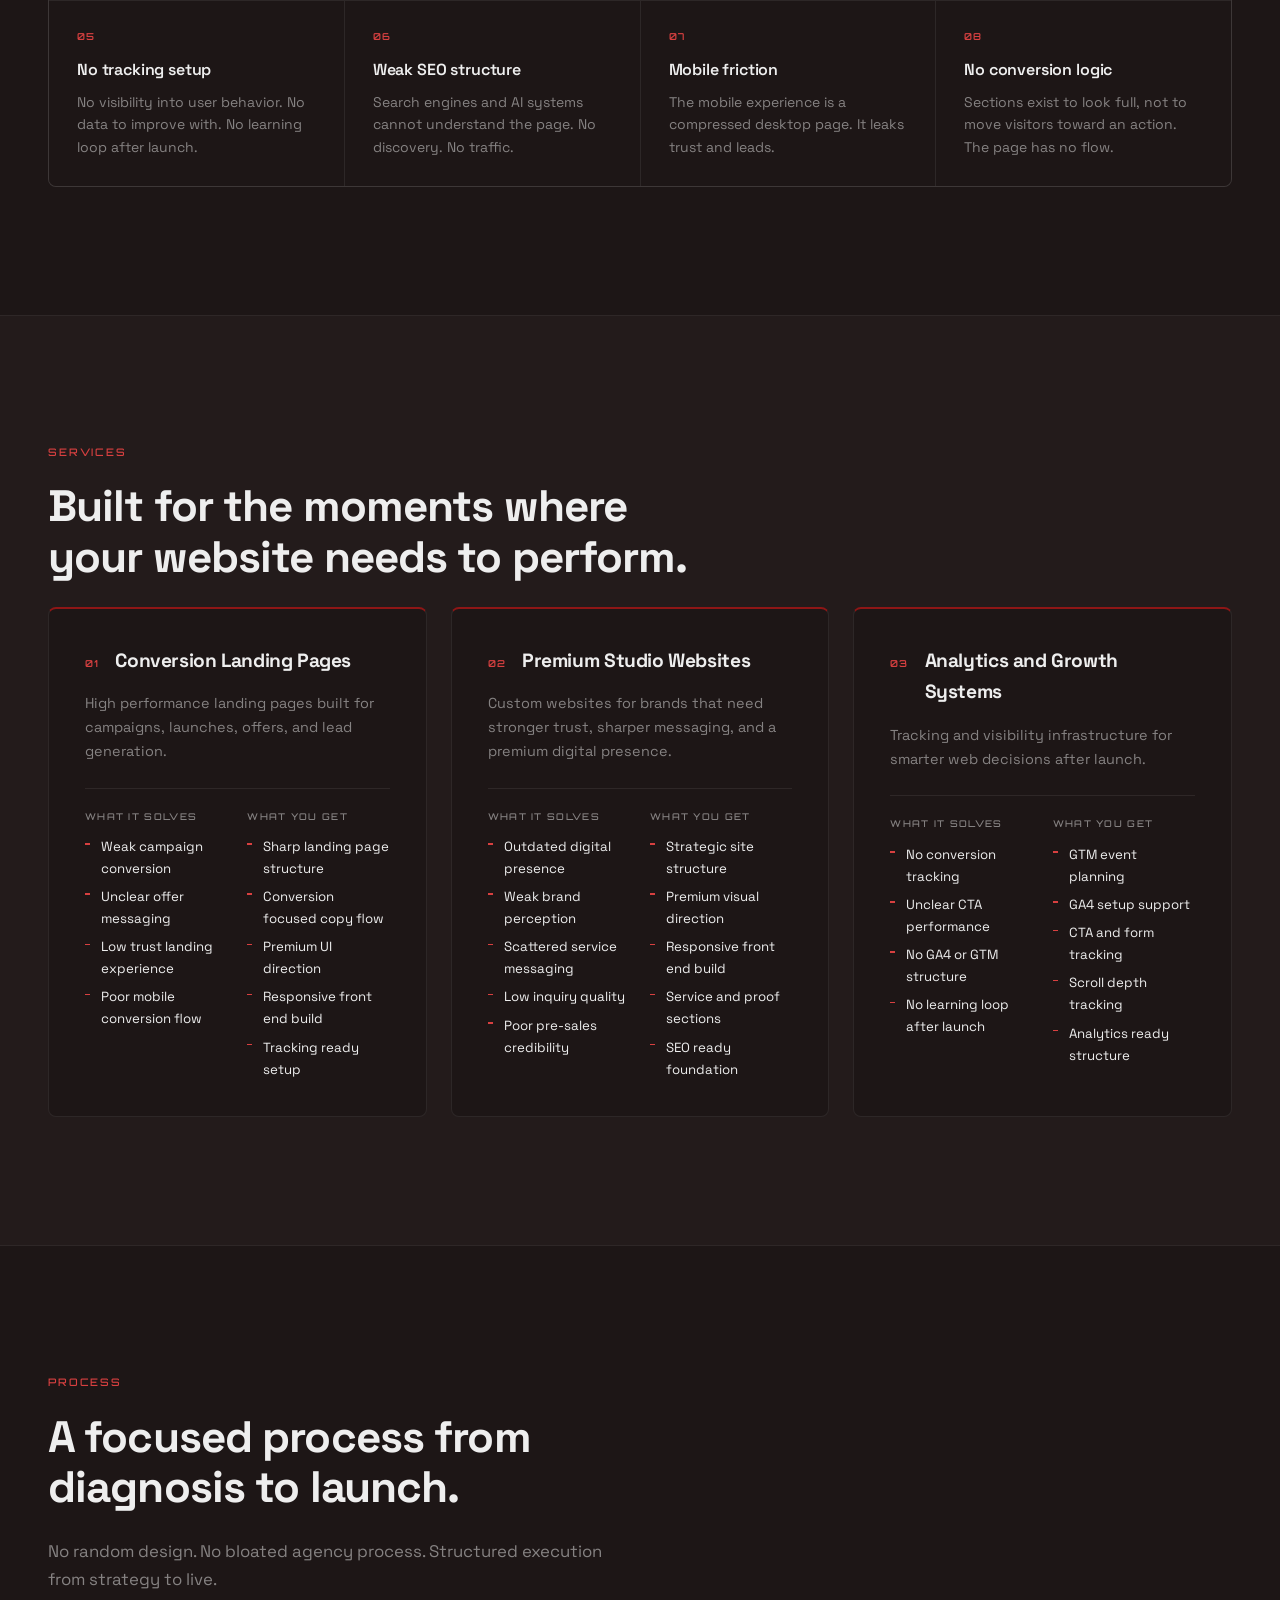
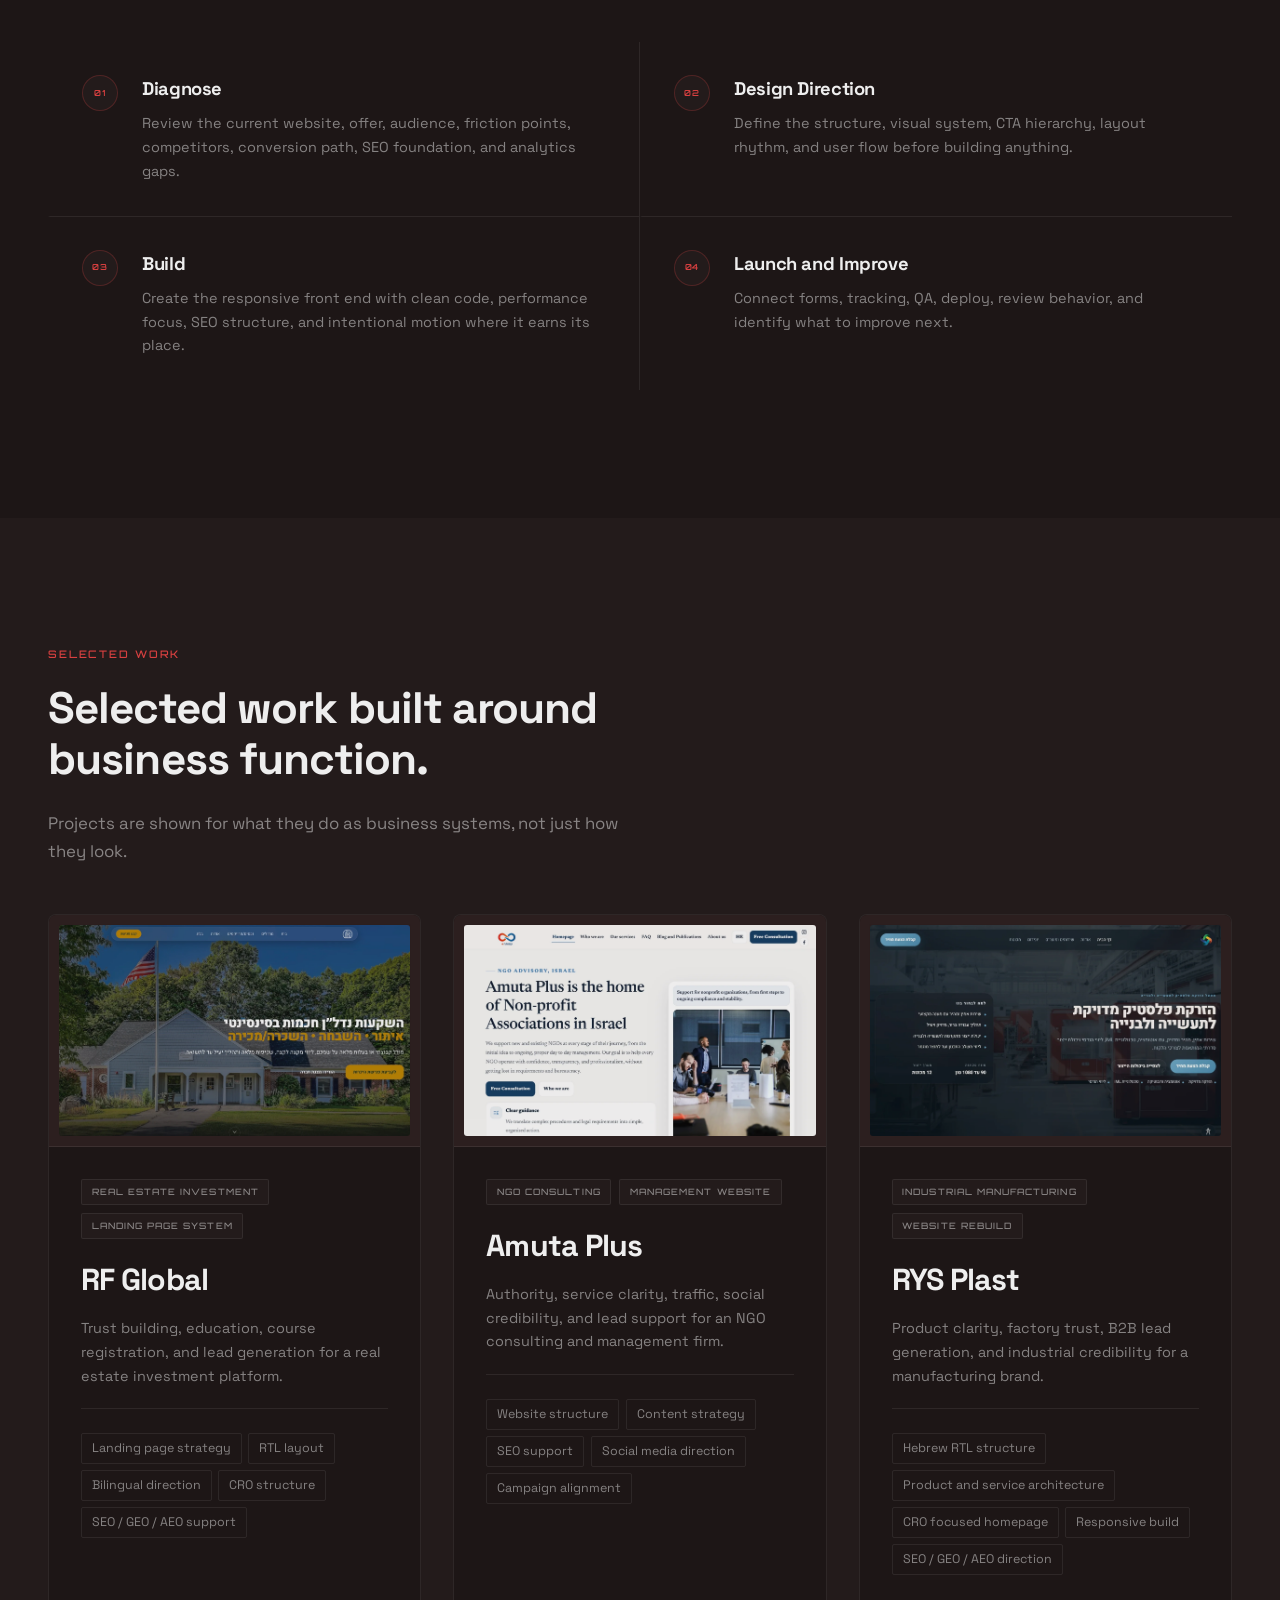
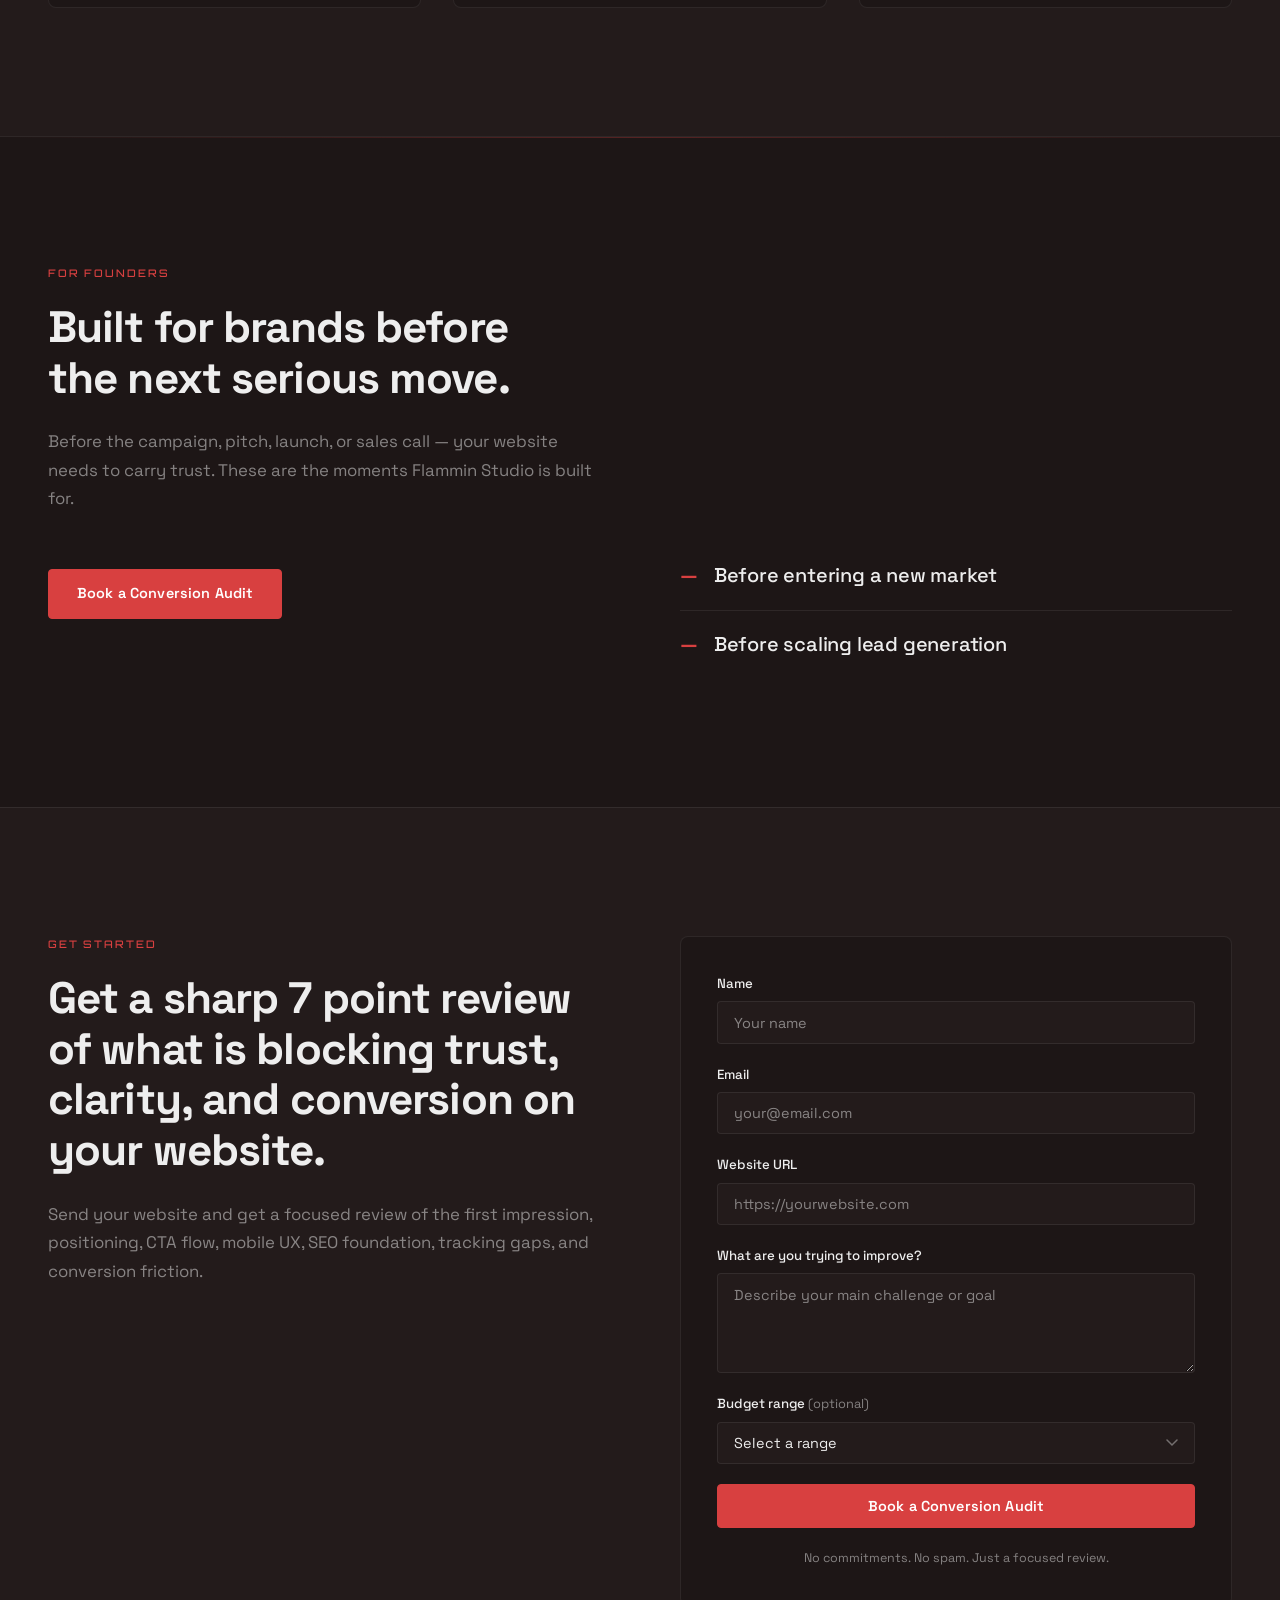
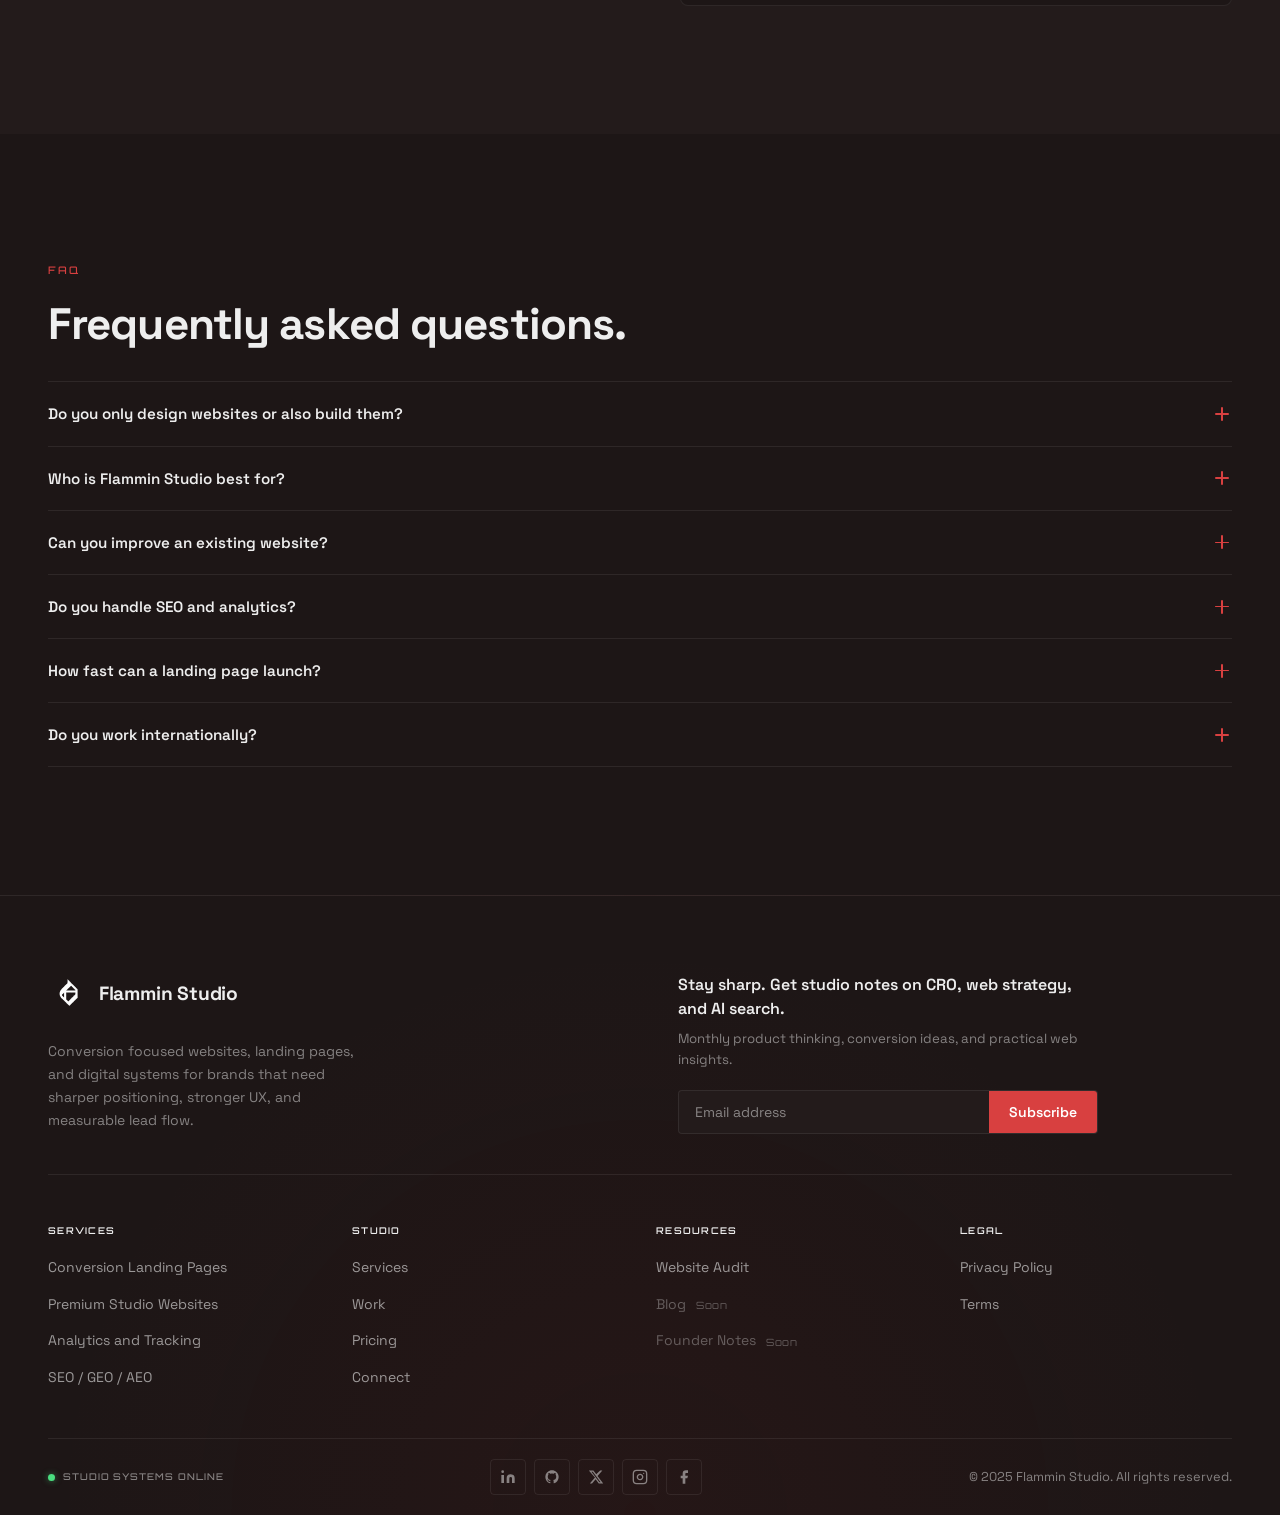
==== commit 352e8758: "Work page update" ====
--- a/index.html
+++ b/index.html
@@ -102,7 +102,7 @@
           </div>
           <ul class="nav-list" role="list">
             <li><a href="./services.html" class="nav-link" data-nav="services">Services</a></li>
-            <li><a href="#work" class="nav-link" data-nav="work">Work</a></li>
+            <li><a href="./work.html" class="nav-link" data-nav="work">Work</a></li>
             <li><a href="#audit" class="nav-link" data-nav="pricing">Pricing</a></li>
             <li><a href="#audit" class="nav-link" data-nav="connect">Connect</a></li>
           </ul>
@@ -1039,7 +1039,7 @@
               <p class="footer-col-title">Studio</p>
               <ul class="footer-col-list" role="list">
                 <li><a href="./services.html" class="footer-col-link">Services</a></li>
-                <li><a href="#work" class="footer-col-link">Work</a></li>
+                <li><a href="./work.html" class="footer-col-link">Work</a></li>
                 <li><a href="#audit" class="footer-col-link">Pricing</a></li>
                 <li><a href="#audit" class="footer-col-link">Connect</a></li>
               </ul>
--- a/css/styles.css
+++ b/css/styles.css
@@ -2532,3 +2532,643 @@
     display: none !important;
   }
 }
+
+/* ===========================================================
+   WORK PAGE
+   =========================================================== */
+
+/* ---- Work Hero ---- */
+.work-hero {
+  padding-top: clamp(6rem, 10vw, 8.5rem);
+  padding-bottom: clamp(4rem, 7vw, 6.5rem);
+  position: relative;
+  overflow: hidden;
+  border-bottom: 1px solid var(--color-border);
+  display: flex;
+  align-items: center;
+  min-height: clamp(460px, 55vh, 680px);
+}
+.work-hero-bg {
+  position: absolute;
+  inset: 0;
+  background-color: var(--color-base);
+  pointer-events: none;
+}
+.work-hero-bg::before {
+  content: "";
+  position: absolute;
+  inset: 0;
+  background-image:
+    linear-gradient(rgba(216, 64, 64, 0.035) 1px, transparent 1px),
+    linear-gradient(90deg, rgba(216, 64, 64, 0.035) 1px, transparent 1px);
+  background-size: 64px 64px;
+}
+.work-hero-bg::after {
+  content: "";
+  position: absolute;
+  top: -25%;
+  right: -8%;
+  width: 60%;
+  height: 90%;
+  background: radial-gradient(ellipse at top right, rgba(142, 22, 22, 0.22) 0%, transparent 60%);
+}
+.work-hero-inner {
+  position: relative;
+  z-index: 1;
+  width: 100%;
+  display: grid;
+  grid-template-columns: 1fr;
+  gap: 3rem;
+  align-items: center;
+}
+@media (min-width: 1024px) {
+  .work-hero-inner { grid-template-columns: 48% 52%; gap: 3.5rem; }
+}
+.work-hero-content { display: flex; flex-direction: column; align-items: flex-start; }
+.work-hero-headline {
+  font-size: clamp(1.85rem, 3.8vw, 3.2rem);
+  font-weight: 700;
+  line-height: 1.1;
+  letter-spacing: -0.03em;
+  color: var(--color-text);
+  margin-bottom: 1.25rem;
+  max-width: 14em;
+}
+.work-hero-sub {
+  font-size: clamp(0.9rem, 1.4vw, 1rem);
+  color: var(--color-muted);
+  max-width: 48ch;
+  margin-bottom: 2.25rem;
+  line-height: 1.75;
+}
+.work-hero-ctas { display: flex; flex-wrap: wrap; gap: 0.875rem; }
+
+/* ---- Shared browser bar (used in hero cockpit + project cards) ---- */
+.wpc-bar {
+  display: flex;
+  align-items: center;
+  gap: 0.3rem;
+  padding: 0.5rem 0.75rem;
+  background-color: var(--color-surface-2);
+  border-bottom: 1px solid var(--color-border);
+  flex-shrink: 0;
+}
+.wpc-dot-r, .wpc-dot-y, .wpc-dot-g {
+  width: 7px;
+  height: 7px;
+  border-radius: 50%;
+  flex-shrink: 0;
+}
+.wpc-dot-r { background-color: #ff5f56; }
+.wpc-dot-y { background-color: #ffbd2e; }
+.wpc-dot-g { background-color: #27c93f; }
+.wpc-url-bar {
+  flex: 1;
+  height: 12px;
+  background-color: var(--color-base);
+  border-radius: 2px;
+  margin-left: 0.4rem;
+  opacity: 0.4;
+}
+
+/* ---- Hero cockpit — project cluster ---- */
+.work-hero-cockpit {
+  display: none;
+}
+@media (min-width: 1024px) {
+  .work-hero-cockpit {
+    display: block;
+    position: relative;
+    height: 440px;
+  }
+}
+
+.whc-card {
+  position: absolute;
+  background-color: var(--color-surface-2);
+  border: 1px solid var(--color-border);
+  border-radius: var(--radius);
+  overflow: hidden;
+  transition: transform 0.4s ease, box-shadow 0.4s ease;
+}
+.whc-main {
+  left: 0;
+  top: 8%;
+  width: 65%;
+  z-index: 2;
+  box-shadow:
+    0 20px 60px rgba(0, 0, 0, 0.65),
+    0 0 0 1px rgba(238, 238, 238, 0.06),
+    0 0 40px rgba(216, 64, 64, 0.06);
+}
+.whc-secondary {
+  right: 0;
+  top: 0;
+  width: 40%;
+  z-index: 3;
+  transform: rotate(-2deg);
+  box-shadow:
+    0 12px 40px rgba(0, 0, 0, 0.55),
+    0 0 0 1px rgba(238, 238, 238, 0.05),
+    0 0 20px rgba(216, 64, 64, 0.08);
+}
+.whc-tertiary {
+  right: 7%;
+  bottom: 2%;
+  width: 37%;
+  z-index: 1;
+  transform: rotate(1.5deg);
+  opacity: 0.72;
+  box-shadow:
+    0 8px 30px rgba(0, 0, 0, 0.5),
+    0 0 0 1px rgba(238, 238, 238, 0.04);
+}
+.work-hero-cockpit:hover .whc-main    { transform: translateY(-4px); }
+.work-hero-cockpit:hover .whc-secondary { transform: rotate(-2deg) translateY(-3px); }
+.work-hero-cockpit:hover .whc-tertiary  { transform: rotate(1.5deg) translateY(2px); }
+
+.whc-screen {
+  overflow: hidden;
+  line-height: 0;
+}
+.whc-screen img {
+  width: 100%;
+  display: block;
+  aspect-ratio: 16 / 10;
+  object-fit: cover;
+  object-position: top center;
+  opacity: 0.85;
+}
+
+/* Red signal line */
+.whc-signal {
+  position: absolute;
+  right: 35%;
+  top: 18%;
+  width: 1px;
+  height: 58%;
+  background: linear-gradient(to bottom, transparent 0%, var(--color-red) 35%, var(--color-red) 65%, transparent 100%);
+  opacity: 0.28;
+  z-index: 4;
+  pointer-events: none;
+}
+.whc-signal::before {
+  content: '';
+  position: absolute;
+  top: 35%;
+  left: -3px;
+  width: 7px;
+  height: 7px;
+  border-radius: 50%;
+  background-color: var(--color-red);
+  opacity: 0.7;
+}
+
+/* ---- Work Filter Strip ---- */
+.work-filter-wrap {
+  padding-block: clamp(1.5rem, 2.5vw, 2rem);
+  border-bottom: 1px solid var(--color-border);
+  background-color: var(--color-surface);
+}
+.work-filter {
+  display: flex;
+  flex-wrap: wrap;
+  gap: 0.5rem;
+  align-items: center;
+}
+.work-filter-btn {
+  position: relative;
+  font-family: var(--font-accent);
+  font-size: 0.58rem;
+  font-weight: 500;
+  letter-spacing: 0.12em;
+  text-transform: uppercase;
+  color: var(--color-muted);
+  background-color: transparent;
+  border: 1px solid var(--color-border);
+  padding: 0.45rem 0.875rem;
+  border-radius: 2px;
+  cursor: pointer;
+  transition: color var(--transition), border-color var(--transition), background-color var(--transition);
+}
+.work-filter-btn:hover {
+  color: var(--color-text);
+  border-color: rgba(238, 238, 238, 0.2);
+  background-color: rgba(238, 238, 238, 0.03);
+}
+.work-filter-btn.filter-active {
+  color: var(--color-text);
+  border-color: var(--color-red);
+  background-color: rgba(216, 64, 64, 0.1);
+  padding-left: 1.3rem;
+}
+.work-filter-btn.filter-active::before {
+  content: '';
+  position: absolute;
+  left: 0.55rem;
+  top: 50%;
+  transform: translateY(-50%);
+  width: 4px;
+  height: 4px;
+  border-radius: 50%;
+  background-color: var(--color-red);
+}
+
+/* ---- Project Grid Section ---- */
+.work-projects-section {
+  padding-block: var(--section-y);
+}
+
+/* ---- wpc-img: shared image frame with browser bar ---- */
+.wpc-img {
+  position: relative;
+  display: flex;
+  flex-direction: column;
+  background-color: var(--color-surface-2);
+  overflow: hidden;
+  border-bottom: 1px solid var(--color-border);
+}
+
+/* Screen area (image inside browser bar) */
+.wpc-screen {
+  position: relative;
+  overflow: hidden;
+  flex: 1;
+}
+.wpc-screen img {
+  width: 100%;
+  height: 100%;
+  display: block;
+  object-fit: contain;
+  object-position: center top;
+  transition: opacity var(--transition);
+}
+
+/* Status + feature badges — inside wpc-screen */
+.wpc-status {
+  position: absolute;
+  bottom: 0.75rem;
+  left: 0.75rem;
+  font-family: var(--font-accent);
+  font-size: 0.52rem;
+  font-weight: 500;
+  letter-spacing: 0.12em;
+  text-transform: uppercase;
+  color: #fff;
+  background-color: rgba(216, 64, 64, 0.88);
+  backdrop-filter: blur(4px);
+  padding: 0.28rem 0.6rem;
+  border-radius: 2px;
+  z-index: 2;
+}
+.wpc-featured-badge {
+  position: absolute;
+  bottom: 0.75rem;
+  right: 0.75rem;
+  font-family: var(--font-accent);
+  font-size: 0.48rem;
+  letter-spacing: 0.14em;
+  text-transform: uppercase;
+  color: var(--color-muted);
+  background-color: rgba(35, 27, 27, 0.85);
+  backdrop-filter: blur(4px);
+  border: 1px solid var(--color-border);
+  padding: 0.28rem 0.55rem;
+  border-radius: 2px;
+}
+
+/* ---- Featured card ---- */
+.wpc--featured {
+  position: relative;
+  background-color: var(--color-surface);
+  border: 1px solid var(--color-border);
+  border-radius: var(--radius);
+  overflow: hidden;
+  margin-bottom: 2.5rem;
+  display: grid;
+  grid-template-columns: 1fr;
+  transition: border-color var(--transition), transform var(--transition), box-shadow var(--transition);
+}
+.wpc--featured::before {
+  content: '';
+  position: absolute;
+  top: 0; left: 0; right: 0;
+  height: 2px;
+  background: linear-gradient(90deg, var(--color-deep-red), var(--color-red), var(--color-deep-red));
+  transform: scaleX(0);
+  transform-origin: left;
+  transition: transform 0.4s ease;
+  z-index: 1;
+}
+.wpc--featured:hover::before { transform: scaleX(1); }
+.wpc--featured:hover {
+  border-color: var(--color-border-red);
+  transform: translateY(-3px);
+  box-shadow: 0 12px 48px rgba(0, 0, 0, 0.4), 0 0 32px rgba(216, 64, 64, 0.06);
+}
+@media (min-width: 900px) {
+  .wpc--featured { grid-template-columns: 56% 44%; }
+}
+
+.wpc--featured .wpc-img {
+  border-bottom: none;
+  border-right: 1px solid var(--color-border);
+  background-color: #0a0707;
+}
+@media (max-width: 899px) {
+  .wpc--featured .wpc-img { border-right: none; border-bottom: 1px solid var(--color-border); }
+}
+.wpc--featured .wpc-screen {
+  aspect-ratio: 16 / 9;
+}
+.wpc--featured .wpc-screen img {
+  object-fit: contain;
+  object-position: center top;
+  opacity: 0.95;
+  /* no scale on hover — contain keeps the full screenshot visible */
+}
+.wpc--featured:hover .wpc-screen img { opacity: 1; transform: none; }
+
+.wpc--featured .wpc-body {
+  padding: clamp(1.75rem, 3.5vw, 2.5rem);
+  display: flex;
+  flex-direction: column;
+  justify-content: center;
+}
+
+/* ---- Regular project grid ---- */
+.wpc-grid {
+  display: grid;
+  grid-template-columns: 1fr;
+  gap: 1.5rem;
+}
+@media (min-width: 600px) {
+  .wpc-grid { grid-template-columns: repeat(2, 1fr); }
+}
+@media (min-width: 1024px) {
+  .wpc-grid { grid-template-columns: repeat(3, 1fr); gap: 1.75rem; }
+}
+
+/* Regular card */
+.wpc {
+  position: relative;
+  background-color: var(--color-surface);
+  border: 1px solid var(--color-border);
+  border-radius: var(--radius);
+  overflow: hidden;
+  transition: border-color var(--transition), transform var(--transition), box-shadow var(--transition);
+  display: flex;
+  flex-direction: column;
+}
+.wpc::before {
+  content: '';
+  position: absolute;
+  top: 0; left: 0; right: 0;
+  height: 2px;
+  background: linear-gradient(90deg, var(--color-deep-red), var(--color-red), var(--color-deep-red));
+  transform: scaleX(0);
+  transform-origin: left;
+  transition: transform 0.35s ease;
+  z-index: 1;
+}
+.wpc:hover::before { transform: scaleX(1); }
+.wpc:hover {
+  border-color: var(--color-border-red);
+  transform: translateY(-4px);
+  box-shadow: 0 12px 40px rgba(0, 0, 0, 0.45), 0 0 24px rgba(216, 64, 64, 0.07);
+}
+.wpc.is-hidden { display: none; }
+
+.wpc .wpc-img { background-color: #0a0707; }
+.wpc .wpc-screen {
+  aspect-ratio: 16 / 10;
+}
+.wpc .wpc-screen img {
+  object-fit: contain;
+  object-position: center top;
+  opacity: 0.92;
+}
+.wpc:hover .wpc-screen img { opacity: 1; transform: none; }
+
+/* Shared card body */
+.wpc-body { padding: clamp(1.25rem, 2.5vw, 1.75rem); flex: 1; display: flex; flex-direction: column; }
+
+.wpc-meta {
+  display: flex;
+  align-items: center;
+  gap: 0.75rem;
+  margin-bottom: 0.875rem;
+}
+.wpc-num {
+  font-family: var(--font-accent);
+  font-size: 0.52rem;
+  color: var(--color-red);
+  letter-spacing: 0.12em;
+  opacity: 0.65;
+}
+.wpc-cat {
+  font-family: var(--font-accent);
+  font-size: 0.52rem;
+  font-weight: 500;
+  letter-spacing: 0.1em;
+  text-transform: uppercase;
+  color: var(--color-muted);
+  background-color: var(--color-base);
+  border: 1px solid var(--color-border);
+  padding: 0.28rem 0.6rem;
+  border-radius: 2px;
+}
+
+.wpc-name {
+  font-size: clamp(1.2rem, 2vw, 1.5rem);
+  font-weight: 700;
+  letter-spacing: -0.025em;
+  color: var(--color-text);
+  margin-bottom: 0.75rem;
+  line-height: 1.2;
+}
+.wpc--featured .wpc-name { font-size: clamp(1.5rem, 2.5vw, 2rem); }
+
+.wpc-function {
+  font-size: 0.875rem;
+  color: var(--color-muted);
+  line-height: 1.7;
+  margin-bottom: 1.25rem;
+  padding-bottom: 1.25rem;
+  border-bottom: 1px solid var(--color-border);
+}
+
+.wpc-caps {
+  display: flex;
+  flex-wrap: wrap;
+  gap: 0.4rem;
+  margin-bottom: 1.5rem;
+  flex: 1;
+}
+.wpc-caps li {
+  font-size: 0.72rem;
+  color: var(--color-muted);
+  padding: 0.25rem 0.6rem;
+  border: 1px solid var(--color-border);
+  border-radius: 2px;
+  transition: color var(--transition), border-color var(--transition);
+}
+.wpc:hover .wpc-caps li,
+.wpc--featured:hover .wpc-caps li {
+  border-color: rgba(238, 238, 238, 0.12);
+}
+
+.wpc-link {
+  align-self: flex-start;
+  font-size: 0.85rem;
+  padding: 0.625rem 1.25rem;
+  margin-top: auto;
+}
+
+/* ---- Work Methodology ---- */
+.work-method-section {
+  border-top: 1px solid var(--color-border);
+  background-color: var(--color-surface);
+  padding-block: clamp(4rem, 7vw, 6rem);
+}
+.work-method-grid {
+  display: grid;
+  grid-template-columns: repeat(2, 1fr);
+  gap: 1.5rem;
+  margin-top: 2.5rem;
+}
+@media (min-width: 768px) {
+  .work-method-grid { grid-template-columns: repeat(3, 1fr); gap: 1.75rem; }
+}
+.work-method-item {
+  display: flex;
+  flex-direction: column;
+  gap: 0.5rem;
+  padding: 1.25rem;
+  border: 1px solid var(--color-border);
+  border-radius: var(--radius-sm);
+  background-color: var(--color-base);
+  transition: border-color var(--transition);
+}
+.work-method-item:hover { border-color: var(--color-border-red); }
+.work-method-dot {
+  width: 6px;
+  height: 6px;
+  border-radius: 50%;
+  background-color: var(--color-red);
+  margin-bottom: 0.25rem;
+}
+.work-method-title {
+  font-size: 0.95rem;
+  font-weight: 600;
+  color: var(--color-text);
+  letter-spacing: -0.01em;
+}
+.work-method-desc {
+  font-size: 0.82rem;
+  color: var(--color-muted);
+  line-height: 1.65;
+}
+
+/* ---- Work page polish overrides ---- */
+
+/* Hero: cockpit background depth frame */
+.work-hero-cockpit::before {
+  content: '';
+  position: absolute;
+  inset: -5% -3% -8% -3%;
+  background: radial-gradient(ellipse at 60% 40%, rgba(142, 22, 22, 0.12) 0%, transparent 70%);
+  pointer-events: none;
+  z-index: 0;
+}
+/* Cockpit hover parallax feel */
+.whc-card { will-change: transform; }
+
+/* Featured Work label */
+.wpc-featured-label {
+  font-family: var(--font-accent);
+  font-size: 0.52rem;
+  font-weight: 600;
+  letter-spacing: 0.18em;
+  text-transform: uppercase;
+  color: var(--color-red);
+  margin-bottom: 0.625rem;
+  opacity: 0.85;
+}
+
+/* Featured card: Visit Site CTA more prominent */
+.wpc--featured .wpc-link {
+  background-color: rgba(216, 64, 64, 0.06);
+  border-color: rgba(216, 64, 64, 0.3);
+  color: var(--color-text);
+  margin-top: 1.75rem;
+}
+.wpc--featured .wpc-link:hover {
+  background-color: rgba(216, 64, 64, 0.14);
+  border-color: var(--color-red);
+}
+
+/* Screenshot bottom gradient for visual depth */
+.wpc-screen::after {
+  content: '';
+  position: absolute;
+  bottom: 0; left: 0; right: 0;
+  height: 38%;
+  background: linear-gradient(to top, rgba(29, 22, 22, 0.32), transparent);
+  pointer-events: none;
+  z-index: 1;
+}
+
+/* Grid gap upgrade */
+@media (min-width: 1024px) {
+  .wpc-grid { gap: 2rem; }
+}
+
+/* Methodology: left-border signal */
+.work-method-item {
+  border-left: 2px solid var(--color-border);
+  border-right: 1px solid var(--color-border);
+  border-top: 1px solid var(--color-border);
+  border-bottom: 1px solid var(--color-border);
+  transition: border-left-color 0.25s ease, border-color var(--transition), box-shadow var(--transition);
+}
+.work-method-item:hover {
+  border-left-color: var(--color-red);
+  border-color: var(--color-border-red);
+  box-shadow: 0 2px 12px rgba(0, 0, 0, 0.2);
+}
+
+/* Final CTA: framed card */
+.work-page .final-cta-inner,
+[data-page="work"] .final-cta-inner {
+  border: 1px solid var(--color-border);
+  border-radius: var(--radius);
+  padding: clamp(2.5rem, 5vw, 4rem);
+  background-color: rgba(29, 22, 22, 0.6);
+  position: relative;
+  overflow: hidden;
+}
+[data-page="work"] .final-cta-inner::after {
+  content: '';
+  position: absolute;
+  bottom: 0;
+  left: 50%;
+  transform: translateX(-50%);
+  width: 35%;
+  height: 1px;
+  background: linear-gradient(90deg, transparent, rgba(216, 64, 64, 0.45), transparent);
+  pointer-events: none;
+}
+[data-page="work"] .final-cta-inner .section-sub {
+  margin-bottom: 2.25rem;
+}
+
+/* Footer: slightly higher contrast on links */
+.footer-col-link {
+  color: rgba(238, 238, 238, 0.6);
+}
+
+/* Work hero headline — natural 3-line rhythm via max-width */
+@media (min-width: 1024px) {
+  .work-hero-headline { max-width: 11em; }
+}
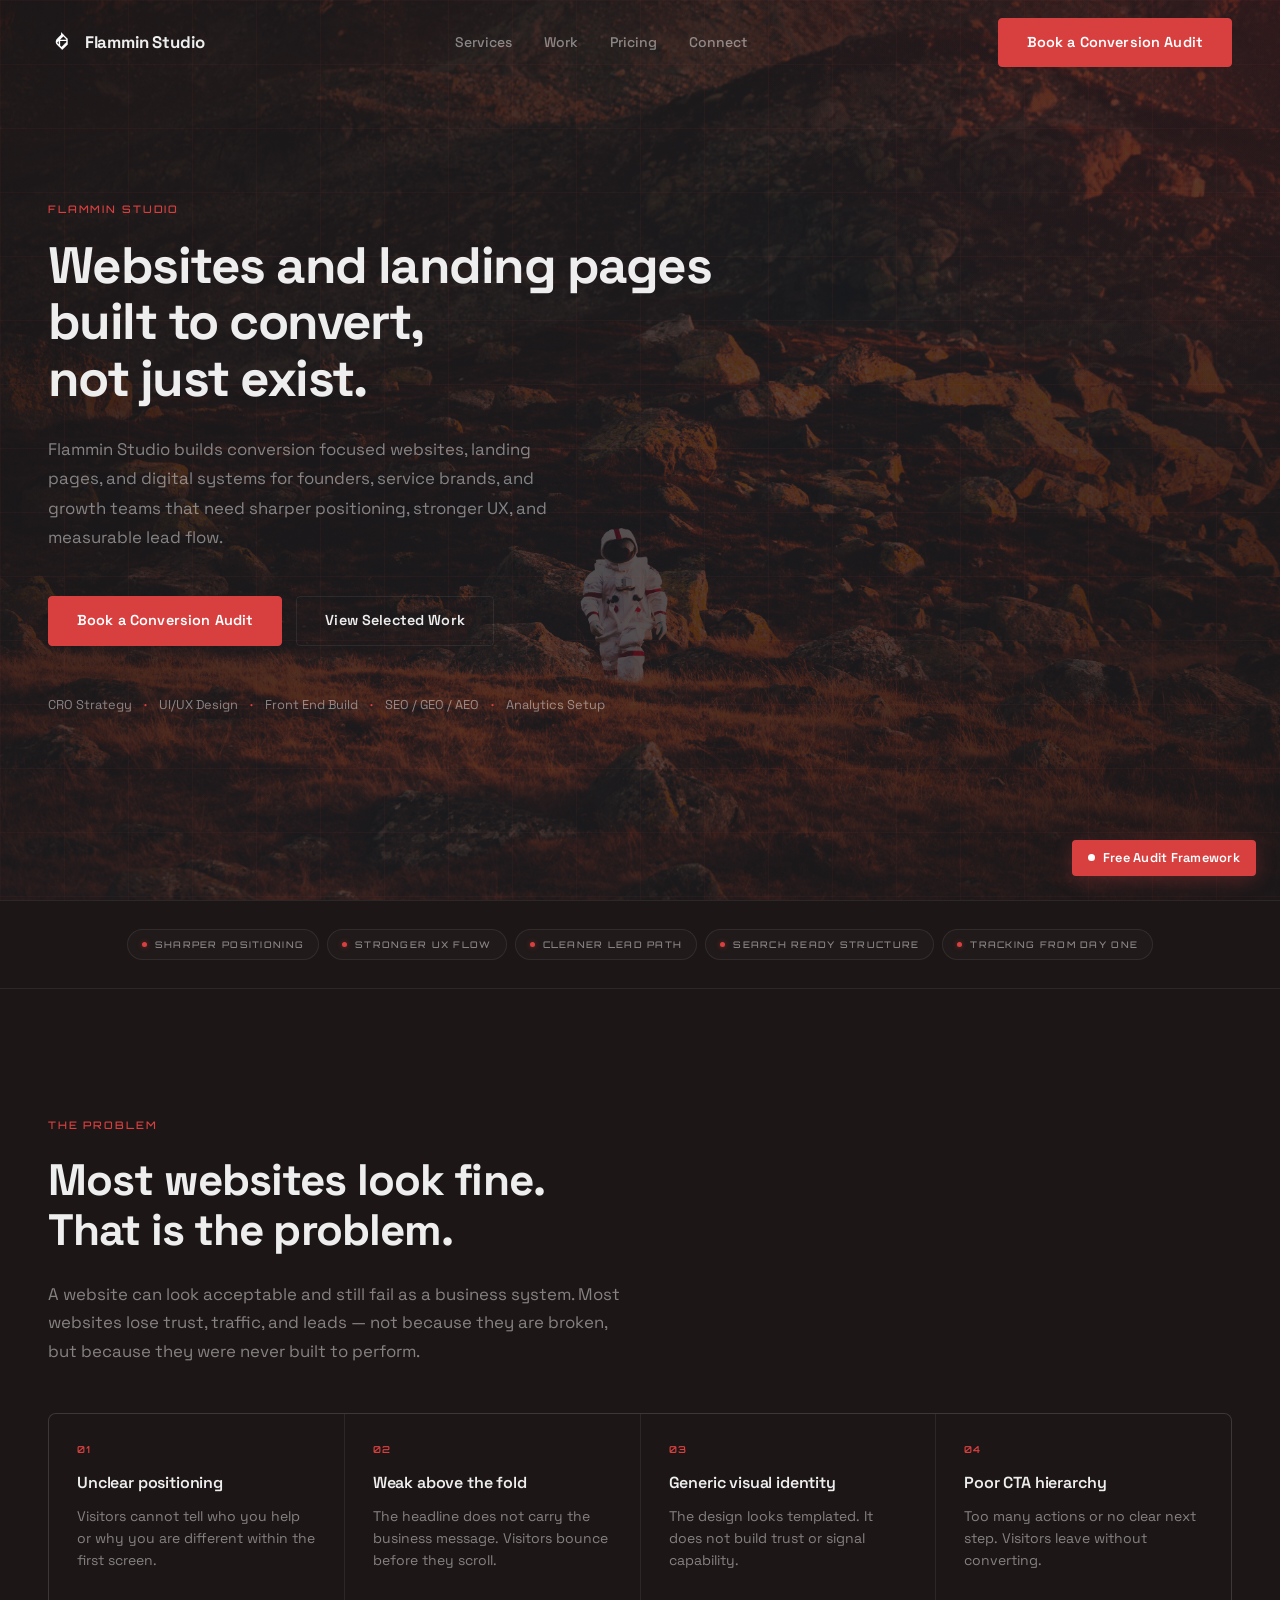
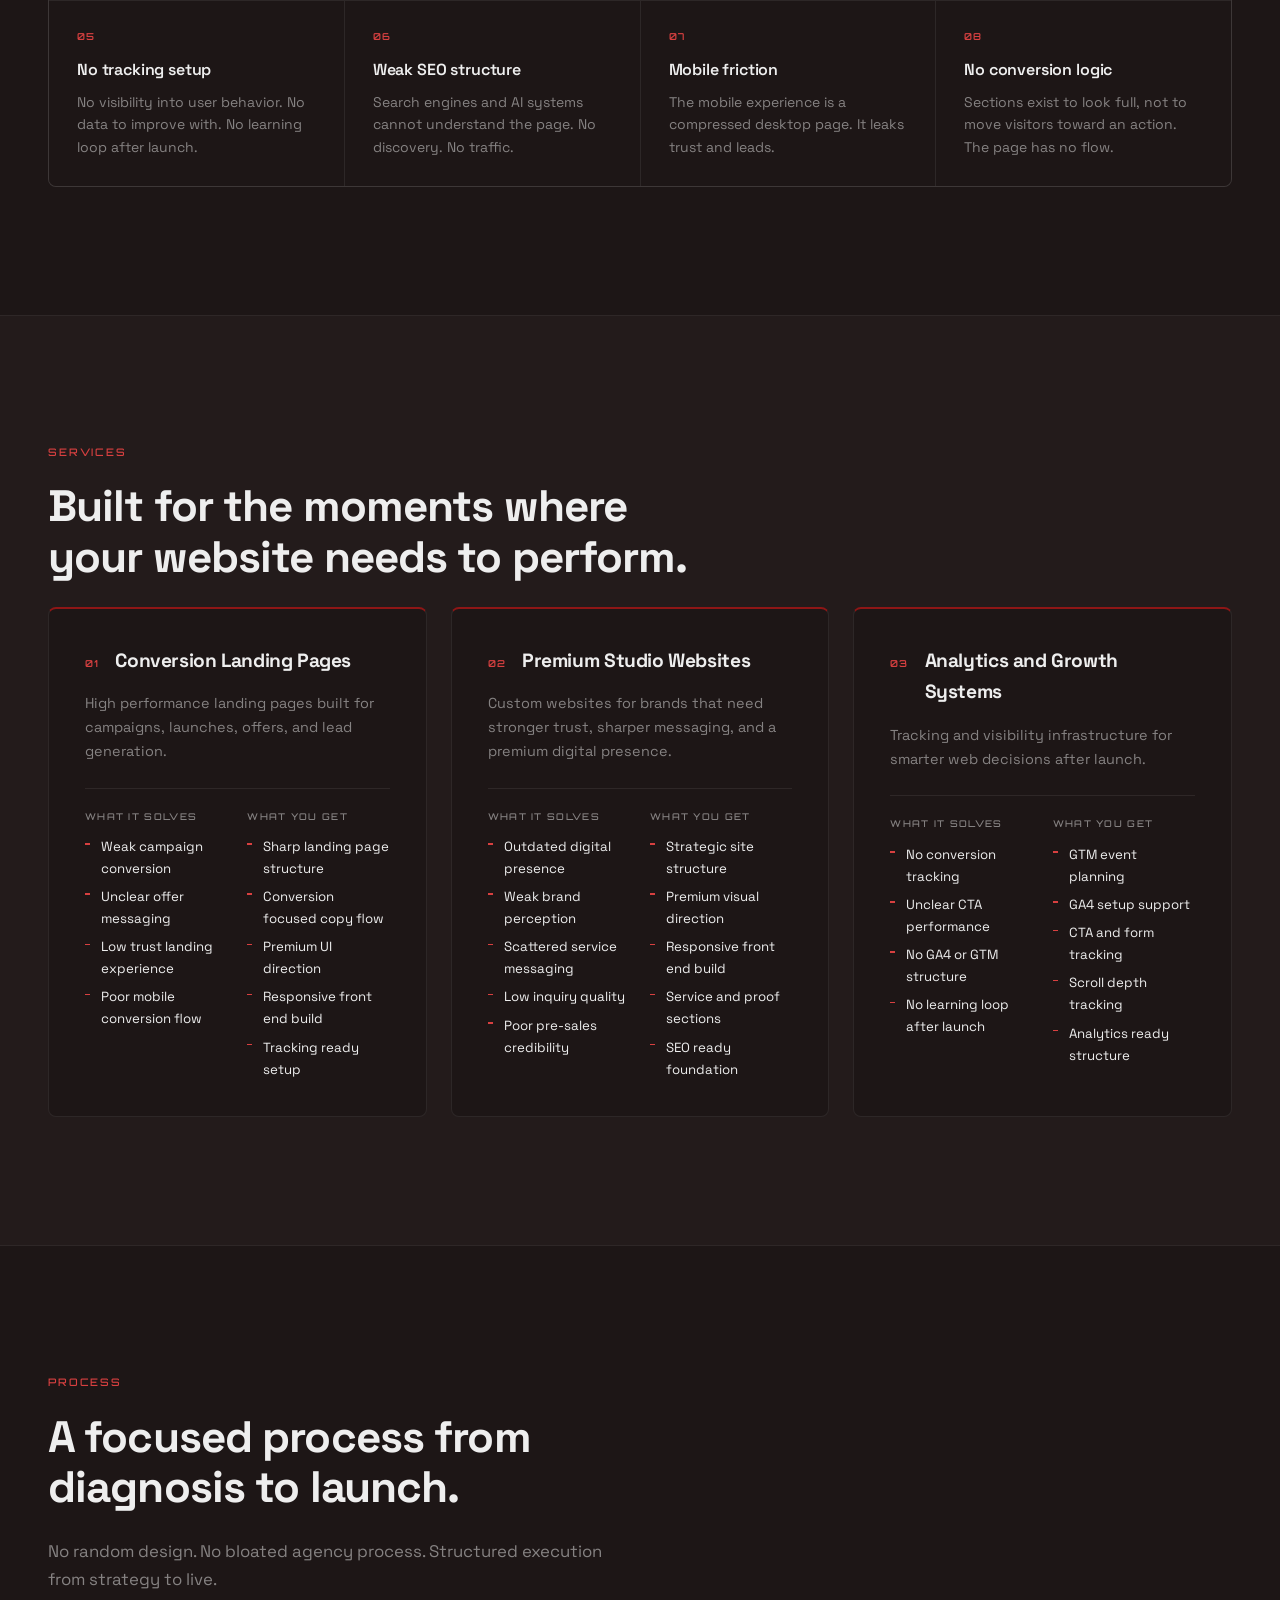
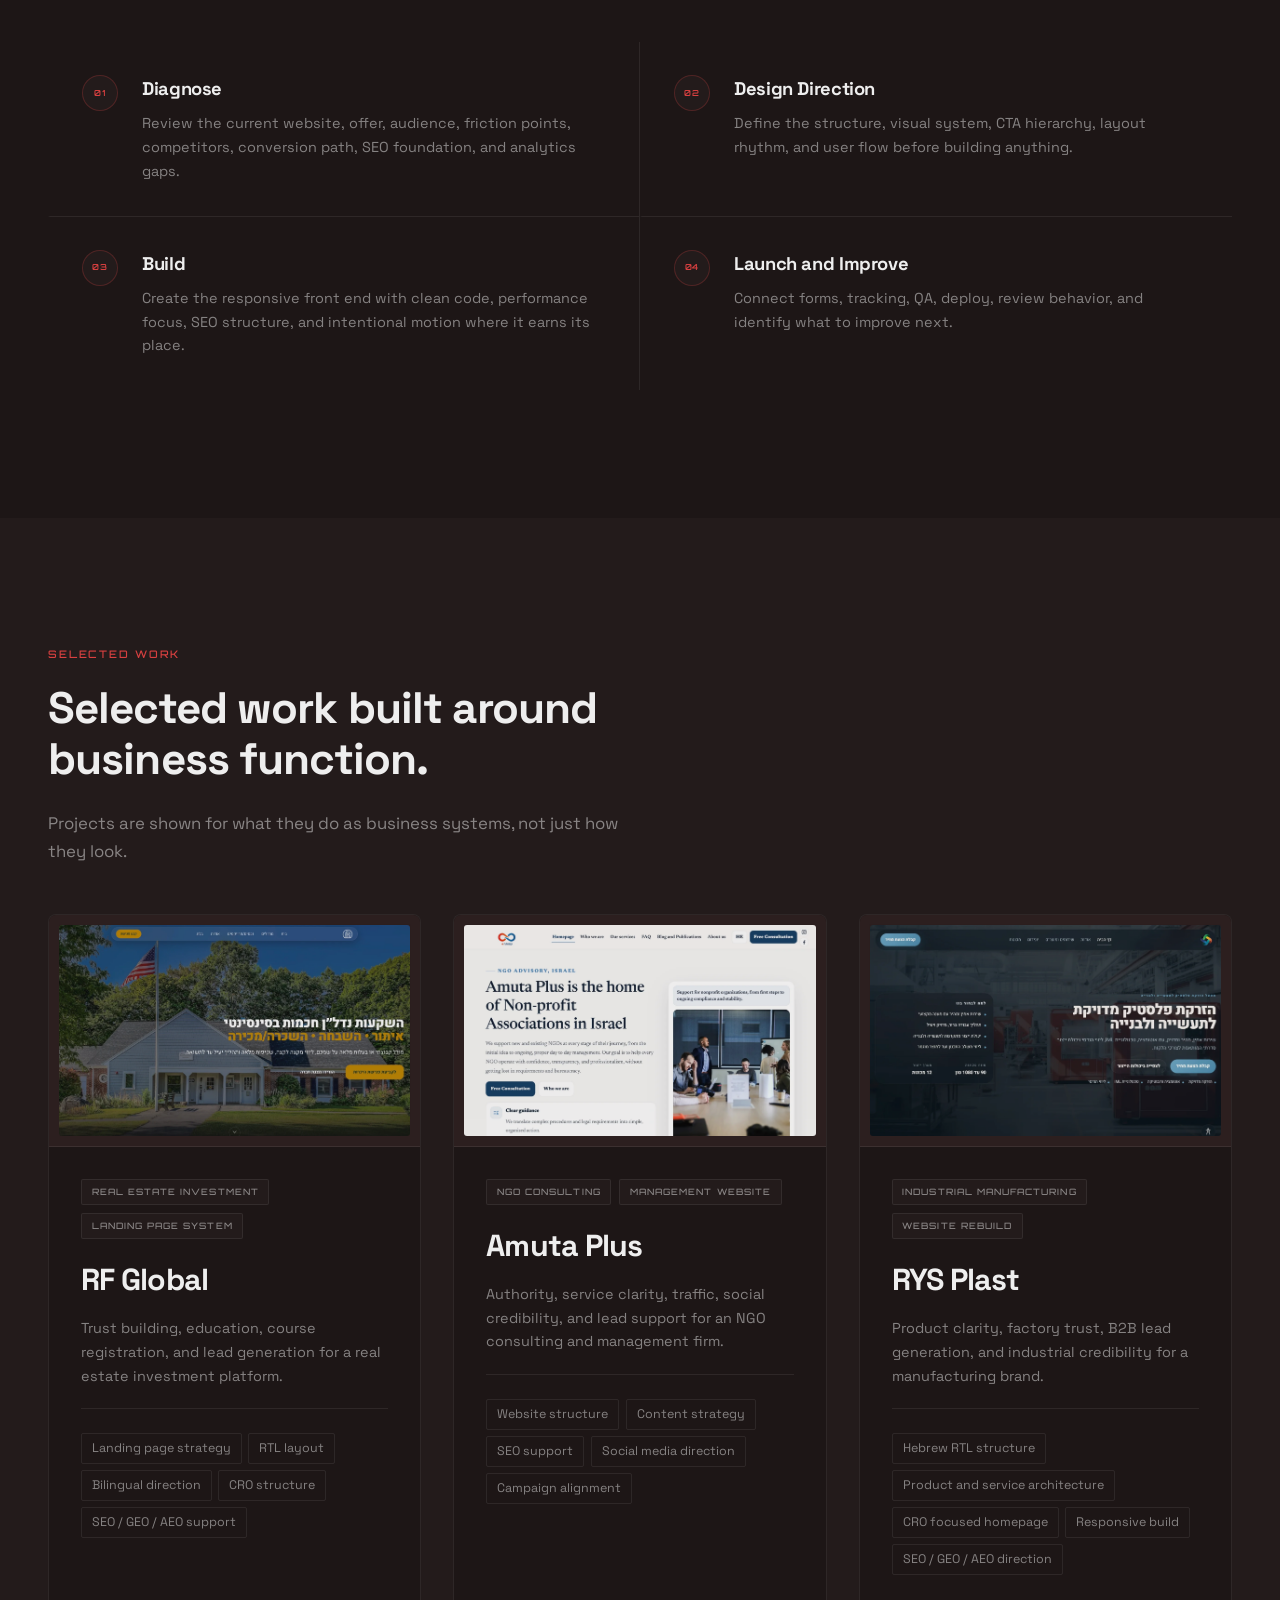
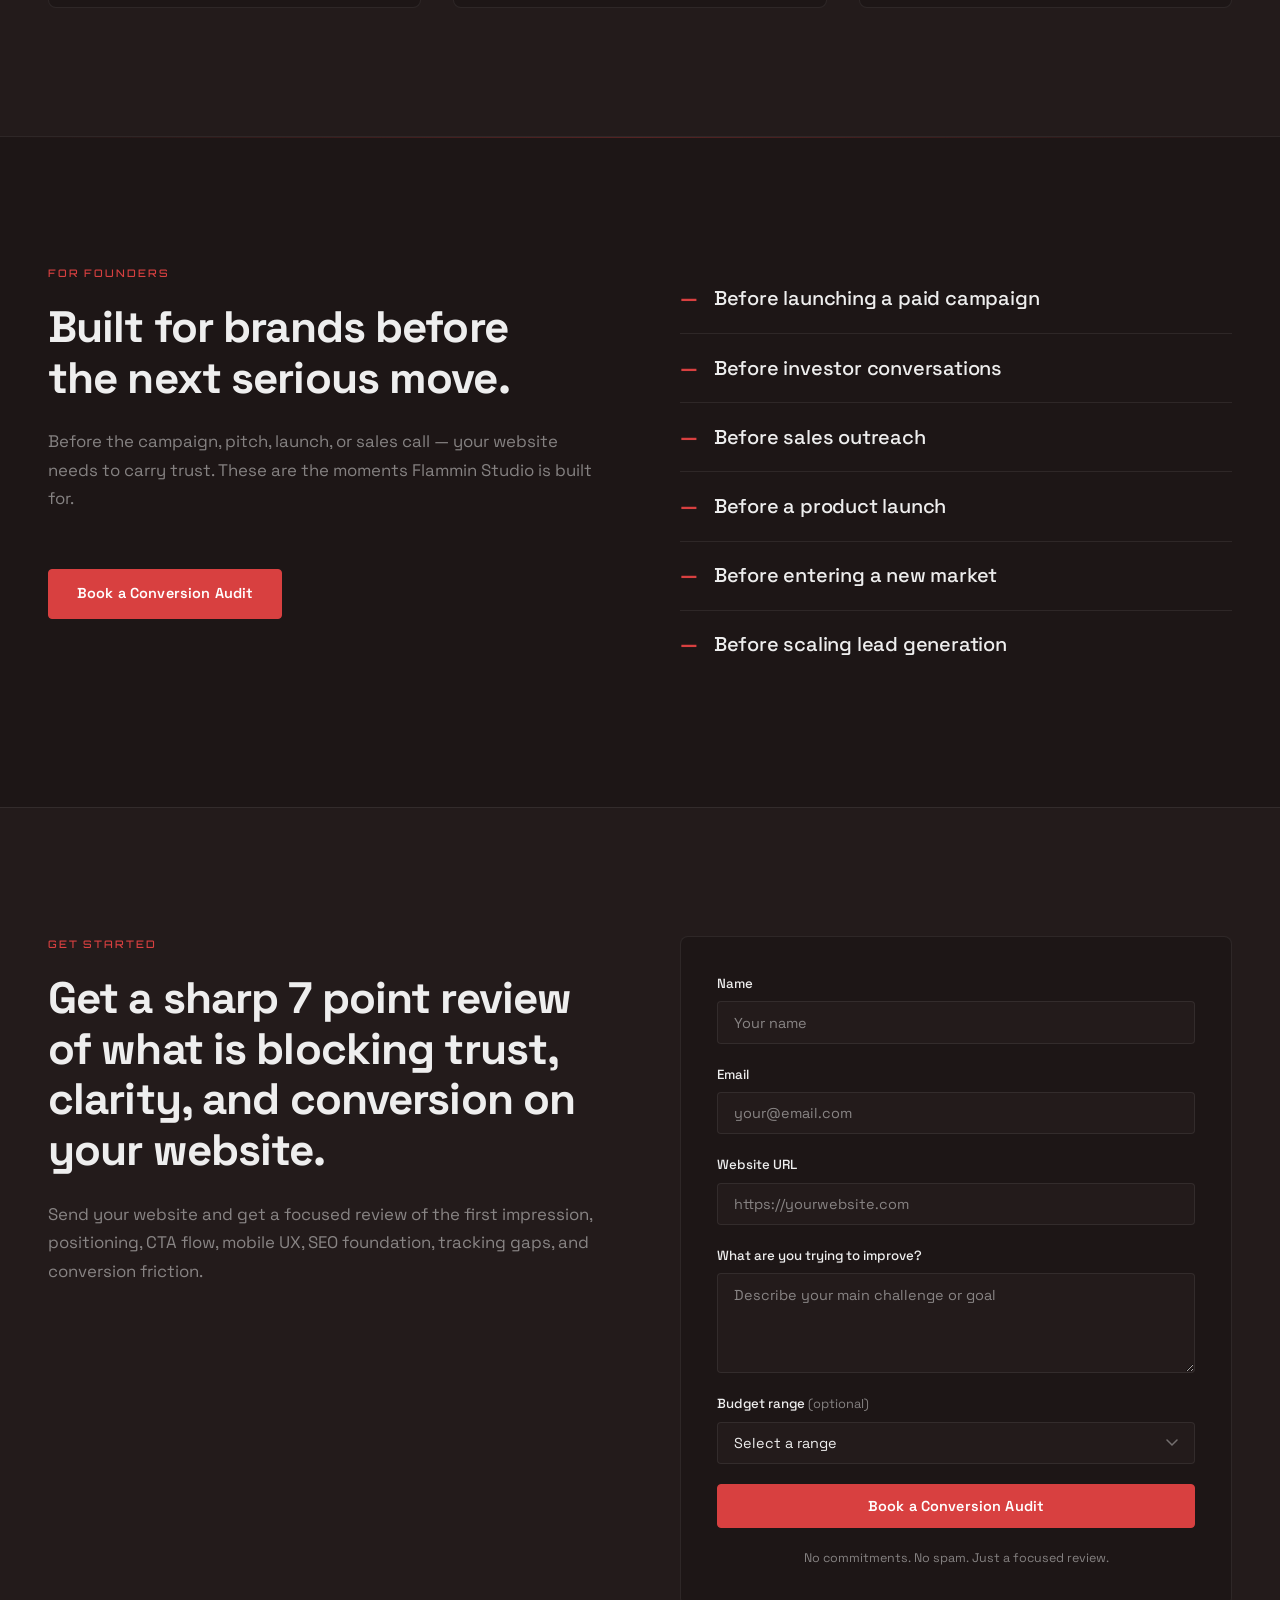
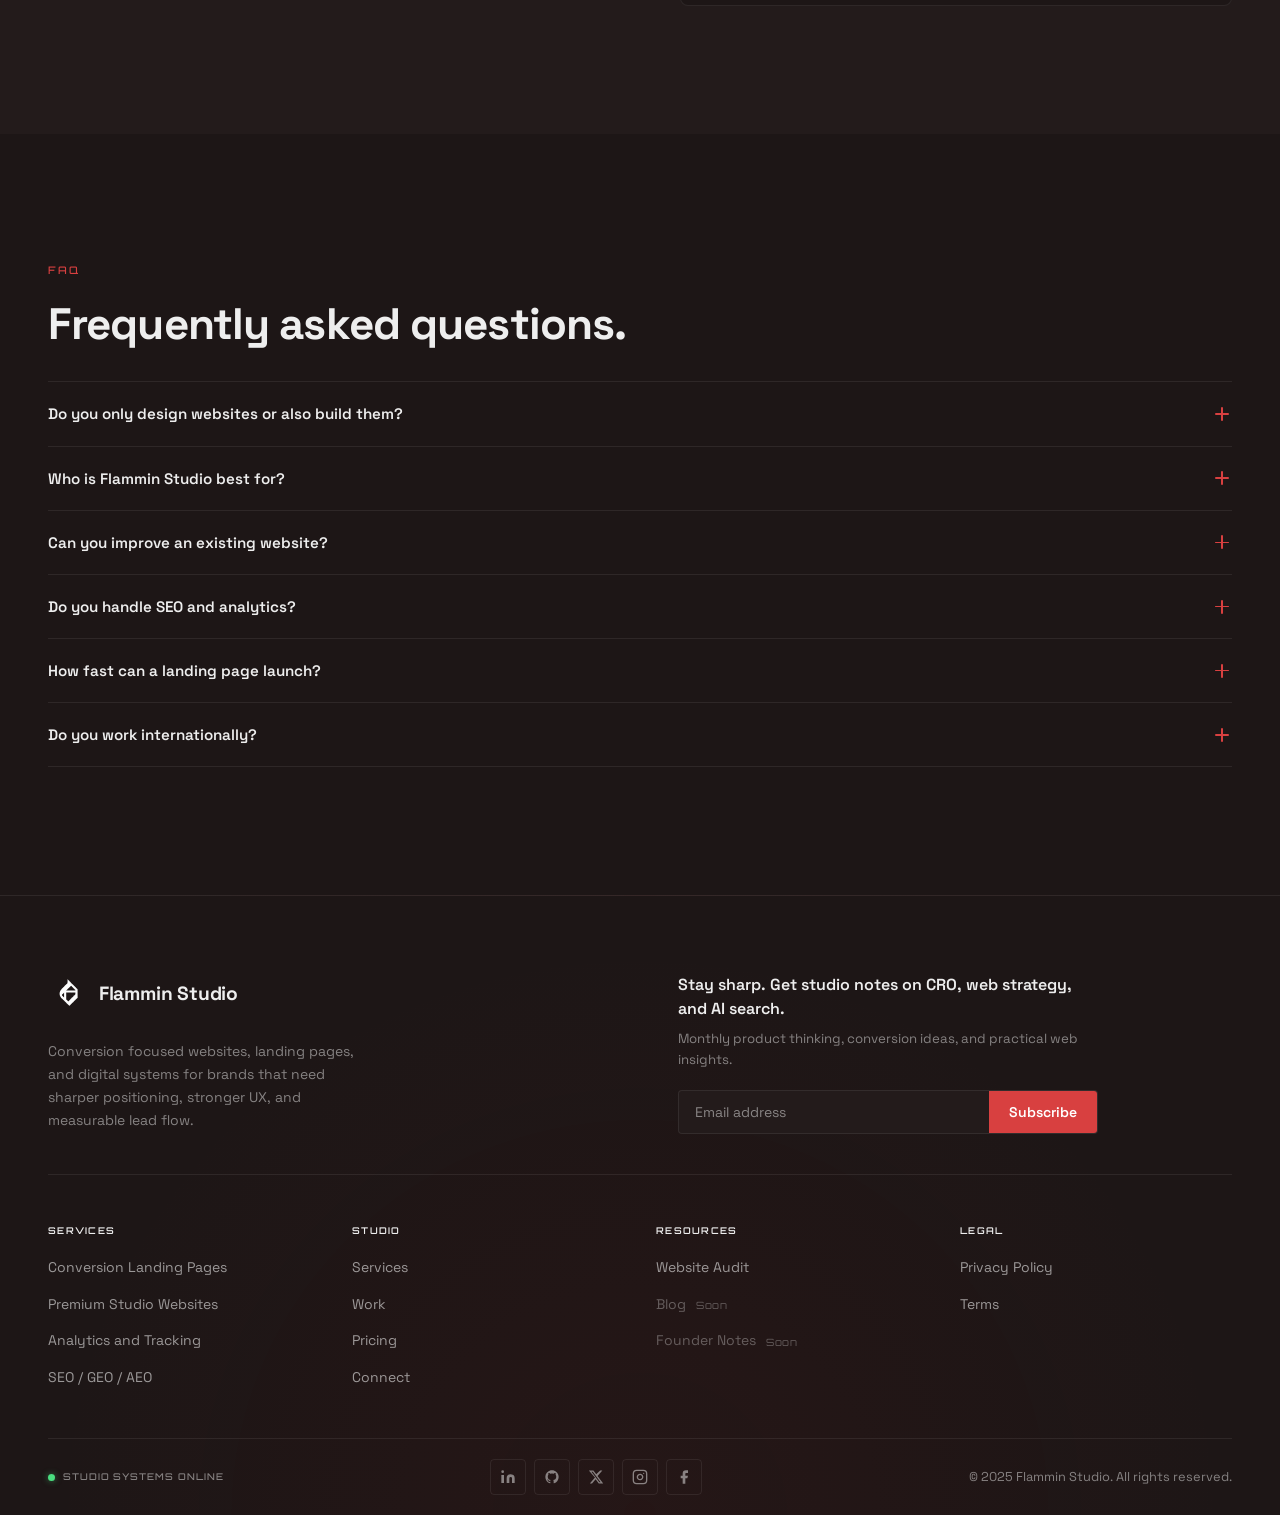
==== commit 41bdfe11: "Fix floating lead magnet placement" ====
--- a/index.html
+++ b/index.html
@@ -1135,6 +1135,92 @@
       }
     </script>
 
+    <!-- ===== FLOATING LEAD MAGNET WIDGET ===== -->
+    <div id="lm-widget" class="lm-widget">
+      <button
+        id="lm-trigger"
+        class="lm-trigger"
+        aria-label="Get the free 7-point website audit framework"
+        aria-expanded="false"
+        aria-controls="lm-panel"
+        data-event="lead_magnet_open"
+      >
+        <span class="lm-dot" aria-hidden="true"></span>
+        <span>Free Audit Framework</span>
+      </button>
+
+      <div
+        id="lm-panel"
+        class="lm-panel"
+        role="dialog"
+        aria-label="7-Point Website Conversion Audit Framework"
+        aria-hidden="true"
+      >
+        <div class="lm-panel-inner">
+          <button
+            id="lm-close"
+            class="lm-close"
+            aria-label="Close audit framework panel"
+            data-event="lead_magnet_close"
+          >
+            <svg width="12" height="12" viewBox="0 0 12 12" fill="none" aria-hidden="true">
+              <path d="M1 1l10 10M11 1L1 11" stroke="currentColor" stroke-width="1.5" stroke-linecap="round"/>
+            </svg>
+          </button>
+
+          <p class="lm-eyebrow">Free Website Audit</p>
+          <h2 class="lm-title">Get the 7-Point Website Conversion Audit Framework</h2>
+          <p class="lm-desc">A practical framework to spot what is blocking trust, clarity, UX flow, SEO visibility, tracking, and lead generation before visitors ever contact you.</p>
+
+          <ol class="lm-points">
+            <li>First impression clarity</li>
+            <li>Offer positioning</li>
+            <li>CTA hierarchy</li>
+            <li>Mobile UX friction</li>
+            <li>Trust and proof gaps</li>
+            <li>SEO, GEO, AEO structure</li>
+            <li>Tracking and conversion visibility</li>
+          </ol>
+
+          <form id="lm-form" class="lm-form" novalidate>
+            <div class="lm-field">
+              <label for="lm-name">Name <span aria-hidden="true">*</span></label>
+              <input type="text" id="lm-name" name="lm_name" autocomplete="given-name" required placeholder="Your name" />
+            </div>
+            <div class="lm-field">
+              <label for="lm-email">Email <span aria-hidden="true">*</span></label>
+              <input type="email" id="lm-email" name="lm_email" autocomplete="email" required placeholder="you@example.com" />
+            </div>
+            <div class="lm-field">
+              <label for="lm-website">Website URL <span aria-hidden="true">*</span></label>
+              <input type="url" id="lm-website" name="lm_website" autocomplete="url" required placeholder="https://yourwebsite.com" />
+            </div>
+            <div class="lm-field">
+              <label for="lm-goal">What are you trying to improve? <span class="lm-optional">(optional)</span></label>
+              <textarea id="lm-goal" name="lm_goal" rows="2" placeholder="More leads, better UX, SEO..."></textarea>
+            </div>
+            <div class="lm-field">
+              <label for="lm-type">Request type</label>
+              <select id="lm-type" name="lm_type">
+                <option value="framework">Send me the framework</option>
+                <option value="framework_review">Send the framework + review my website</option>
+              </select>
+            </div>
+
+            <div class="lm-form-status" id="lm-status" role="status" aria-live="polite" hidden></div>
+
+            <button type="submit" class="lm-submit" id="lm-submit" data-event="lead_magnet_submit">
+              Get the Audit Framework
+            </button>
+          </form>
+
+          <a href="#audit" class="lm-secondary-cta" data-event="lead_magnet_secondary_cta">
+            Book a Conversion Audit →
+          </a>
+        </div>
+      </div>
+    </div>
+
     <div class="custom-cursor" aria-hidden="true"></div>
 
     <script src="https://cdn.jsdelivr.net/npm/gsap@3.12.5/dist/gsap.min.js"></script>
--- a/css/styles.css
+++ b/css/styles.css
@@ -3172,3 +3172,341 @@
 @media (min-width: 1024px) {
   .work-hero-headline { max-width: 11em; }
 }
+
+/* ====================================================
+   FLOATING LEAD MAGNET WIDGET
+   ==================================================== */
+
+.lm-widget {
+  position: fixed;
+  bottom: 1.5rem;
+  right: 1.5rem;
+  z-index: 9998;
+}
+
+/* Trigger button */
+.lm-trigger {
+  display: flex;
+  align-items: center;
+  gap: 0.5rem;
+  padding: 0.6rem 1rem;
+  background: var(--color-red);
+  color: #fff;
+  font-family: var(--font-main);
+  font-size: 0.8rem;
+  font-weight: 600;
+  letter-spacing: 0.02em;
+  border: none;
+  border-radius: var(--radius-sm);
+  cursor: pointer;
+  box-shadow: 0 4px 20px rgba(216, 64, 64, 0.3);
+  transition: background var(--transition), transform var(--transition), box-shadow var(--transition);
+  white-space: nowrap;
+}
+.lm-trigger:hover {
+  background: #c03333;
+  transform: translateY(-1px);
+  box-shadow: 0 6px 28px rgba(216, 64, 64, 0.45);
+}
+.lm-trigger:focus-visible {
+  outline: 2px solid var(--color-text);
+  outline-offset: 3px;
+}
+
+.lm-dot {
+  width: 7px;
+  height: 7px;
+  border-radius: 50%;
+  background: #fff;
+  flex-shrink: 0;
+  animation: lm-pulse 2.2s ease-in-out infinite;
+}
+@keyframes lm-pulse {
+  0%, 100% { opacity: 1; }
+  50% { opacity: 0.35; }
+}
+@media (prefers-reduced-motion: reduce) {
+  .lm-dot { animation: none; }
+}
+
+/* Panel — absolutely positioned so it floats above the trigger without affecting its layout */
+.lm-panel {
+  position: absolute;
+  bottom: calc(100% + 0.625rem);
+  right: 0;
+  width: 420px;
+  max-width: calc(100vw - 2rem);
+  max-height: calc(100vh - 5rem);
+  background: var(--color-surface);
+  border: 1px solid var(--color-border);
+  border-top: 1px solid rgba(216, 64, 64, 0.3);
+  border-radius: var(--radius);
+  box-shadow: 0 20px 56px rgba(0, 0, 0, 0.65), 0 0 0 1px rgba(0, 0, 0, 0.4);
+  overflow-y: auto;
+  visibility: hidden;
+  opacity: 0;
+  transform: translateY(8px) scale(0.97);
+  pointer-events: none;
+  transform-origin: bottom right;
+  transition: opacity 0.22s ease, transform 0.22s ease, visibility 0s linear 0.22s;
+}
+.lm-widget.is-open .lm-panel {
+  visibility: visible;
+  opacity: 1;
+  transform: translateY(0) scale(1);
+  pointer-events: auto;
+  transition: opacity 0.22s ease, transform 0.22s ease, visibility 0s linear 0s;
+}
+
+.lm-panel-inner {
+  padding: 1.375rem 1.5rem 1.25rem;
+  position: relative;
+}
+
+/* Close button */
+.lm-close {
+  position: absolute;
+  top: 1rem;
+  right: 1rem;
+  width: 28px;
+  height: 28px;
+  display: flex;
+  align-items: center;
+  justify-content: center;
+  background: transparent;
+  border: 1px solid var(--color-border);
+  border-radius: var(--radius-sm);
+  color: var(--color-muted);
+  cursor: pointer;
+  transition: color var(--transition), border-color var(--transition), background var(--transition);
+}
+.lm-close:hover {
+  color: var(--color-text);
+  border-color: rgba(238, 238, 238, 0.18);
+  background: rgba(238, 238, 238, 0.04);
+}
+.lm-close:focus-visible {
+  outline: 2px solid var(--color-red);
+  outline-offset: 2px;
+}
+
+/* Panel content */
+.lm-eyebrow {
+  font-family: var(--font-accent);
+  font-size: 0.6rem;
+  letter-spacing: 0.12em;
+  color: var(--color-red);
+  text-transform: uppercase;
+  margin-bottom: 0.5rem;
+}
+
+.lm-title {
+  font-size: 1rem;
+  font-weight: 700;
+  line-height: 1.35;
+  color: var(--color-text);
+  margin-bottom: 0.55rem;
+  padding-right: 2rem;
+}
+
+.lm-desc {
+  font-size: 0.78rem;
+  color: var(--color-muted);
+  line-height: 1.55;
+  margin-bottom: 0.875rem;
+}
+
+/* Audit points list */
+.lm-points {
+  list-style: none;
+  padding: 0;
+  margin: 0 0 1rem;
+  counter-reset: lm-counter;
+  display: flex;
+  flex-direction: column;
+  gap: 0.3rem;
+  border-top: 1px solid var(--color-border);
+  border-bottom: 1px solid var(--color-border);
+  padding: 0.625rem 0;
+}
+.lm-points li {
+  counter-increment: lm-counter;
+  font-size: 0.74rem;
+  color: var(--color-muted);
+  padding-left: 1.25rem;
+  position: relative;
+  line-height: 1.5;
+}
+.lm-points li::before {
+  content: counter(lm-counter);
+  position: absolute;
+  left: 0;
+  color: var(--color-red);
+  font-size: 0.64rem;
+  font-weight: 700;
+  font-family: var(--font-accent);
+  top: 0.05em;
+}
+
+/* Form */
+.lm-form {
+  display: flex;
+  flex-direction: column;
+  gap: 0.6rem;
+  margin-bottom: 0.75rem;
+}
+.lm-field {
+  display: flex;
+  flex-direction: column;
+  gap: 0.22rem;
+}
+.lm-field label {
+  font-size: 0.71rem;
+  font-weight: 600;
+  color: rgba(238, 238, 238, 0.6);
+  letter-spacing: 0.01em;
+}
+.lm-field label span[aria-hidden] {
+  color: var(--color-red);
+  margin-left: 1px;
+}
+.lm-optional {
+  font-weight: 400;
+  font-size: 0.67rem;
+  color: rgba(238, 238, 238, 0.35);
+}
+.lm-field input,
+.lm-field textarea,
+.lm-field select {
+  width: 100%;
+  padding: 0.48rem 0.625rem;
+  background: rgba(29, 22, 22, 0.75);
+  border: 1px solid var(--color-border);
+  border-radius: var(--radius-sm);
+  color: var(--color-text);
+  font-family: var(--font-main);
+  font-size: 0.78rem;
+  line-height: 1.4;
+  transition: border-color var(--transition);
+  -webkit-appearance: none;
+  appearance: none;
+}
+.lm-field input::placeholder,
+.lm-field textarea::placeholder {
+  color: rgba(238, 238, 238, 0.2);
+}
+.lm-field input:focus,
+.lm-field textarea:focus,
+.lm-field select:focus {
+  outline: none;
+  border-color: rgba(216, 64, 64, 0.5);
+}
+.lm-field input.lm-error,
+.lm-field textarea.lm-error {
+  border-color: rgba(216, 64, 64, 0.7);
+}
+.lm-field textarea {
+  resize: vertical;
+  min-height: 50px;
+}
+.lm-field select {
+  background-image: url("data:image/svg+xml,%3Csvg xmlns='http://www.w3.org/2000/svg' width='10' height='6' viewBox='0 0 10 6'%3E%3Cpath d='M1 1l4 4 4-4' stroke='rgba(238,238,238,0.4)' stroke-width='1.5' fill='none' stroke-linecap='round'/%3E%3C/svg%3E");
+  background-repeat: no-repeat;
+  background-position: right 0.625rem center;
+  padding-right: 2rem;
+  cursor: pointer;
+}
+.lm-field select option {
+  background: #231b1b;
+  color: var(--color-text);
+}
+
+/* Status message */
+.lm-form-status {
+  font-size: 0.76rem;
+  line-height: 1.45;
+  border-radius: var(--radius-sm);
+  padding: 0.5rem 0.7rem;
+}
+.lm-form-status.lm-status-success {
+  background: rgba(34, 197, 94, 0.08);
+  border: 1px solid rgba(34, 197, 94, 0.2);
+  color: #86efac;
+}
+.lm-form-status.lm-status-error {
+  background: rgba(216, 64, 64, 0.08);
+  border: 1px solid rgba(216, 64, 64, 0.25);
+  color: #fca5a5;
+}
+
+/* Submit button */
+.lm-submit {
+  width: 100%;
+  padding: 0.625rem 1rem;
+  background: var(--color-red);
+  color: #fff;
+  font-family: var(--font-main);
+  font-size: 0.82rem;
+  font-weight: 600;
+  letter-spacing: 0.01em;
+  border: none;
+  border-radius: var(--radius-sm);
+  cursor: pointer;
+  transition: background var(--transition), opacity var(--transition);
+}
+.lm-submit:hover:not(:disabled) { background: #c03333; }
+.lm-submit:focus-visible {
+  outline: 2px solid var(--color-text);
+  outline-offset: 2px;
+}
+.lm-submit:disabled {
+  opacity: 0.55;
+  cursor: not-allowed;
+}
+
+/* Secondary CTA link */
+.lm-secondary-cta {
+  display: block;
+  text-align: center;
+  font-size: 0.74rem;
+  font-weight: 500;
+  color: var(--color-muted);
+  text-decoration: none;
+  border-top: 1px solid var(--color-border);
+  padding-top: 0.7rem;
+  margin-top: 0.25rem;
+  transition: color var(--transition);
+}
+.lm-secondary-cta:hover { color: var(--color-text); }
+.lm-secondary-cta:focus-visible {
+  outline: 2px solid var(--color-red);
+  outline-offset: 2px;
+}
+
+/* Mobile */
+@media (max-width: 767px) {
+  .lm-widget {
+    right: 1rem;
+    bottom: calc(1rem + env(safe-area-inset-bottom, 0px));
+  }
+  .lm-panel {
+    right: 0;
+    width: calc(100vw - 2rem);
+    max-height: calc(100svh - 6rem);
+  }
+  .lm-trigger {
+    font-size: 0.75rem;
+    padding: 0.55rem 0.875rem;
+  }
+  .lm-title { font-size: 0.95rem; }
+}
+
+@media (prefers-reduced-motion: reduce) {
+  .lm-panel {
+    transition: opacity 0.1s ease, visibility 0s linear 0.1s;
+    transform: none !important;
+  }
+  .lm-widget.is-open .lm-panel {
+    transition: opacity 0.1s ease, visibility 0s linear 0s;
+  }
+}
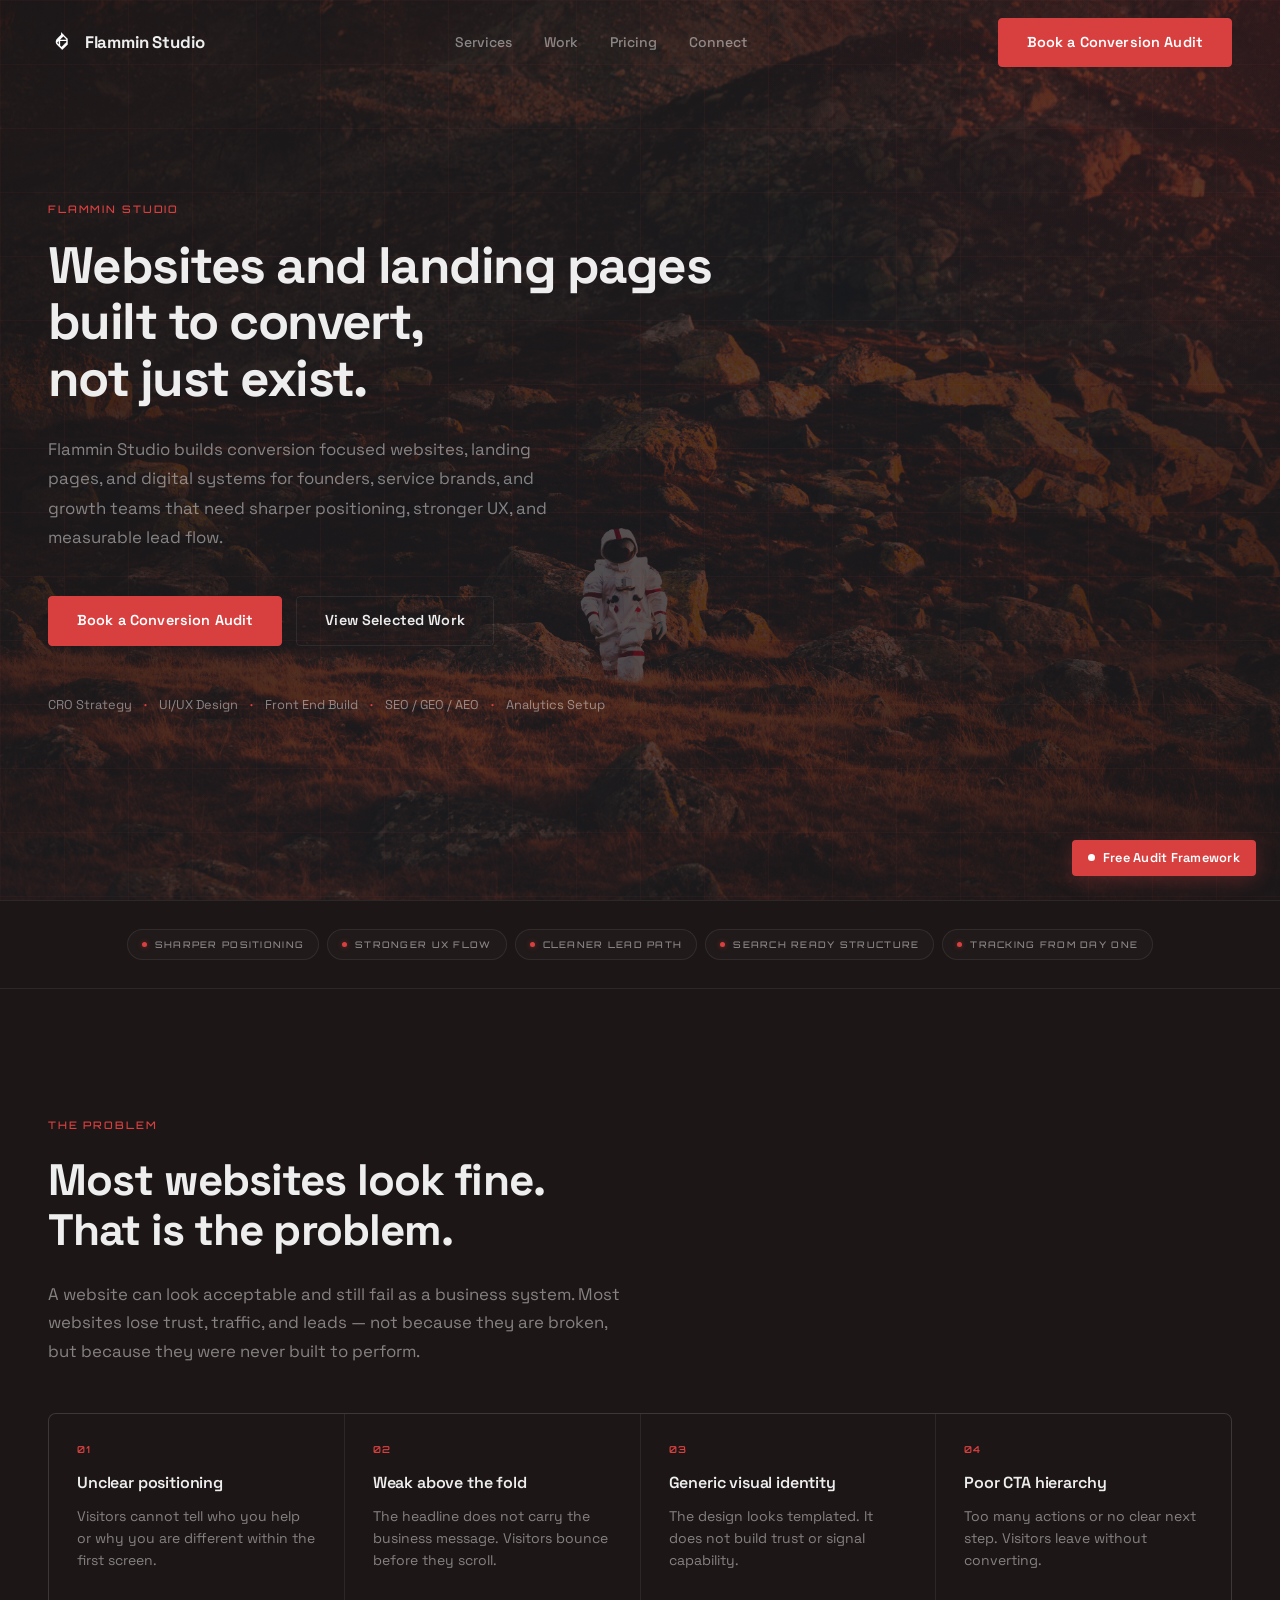
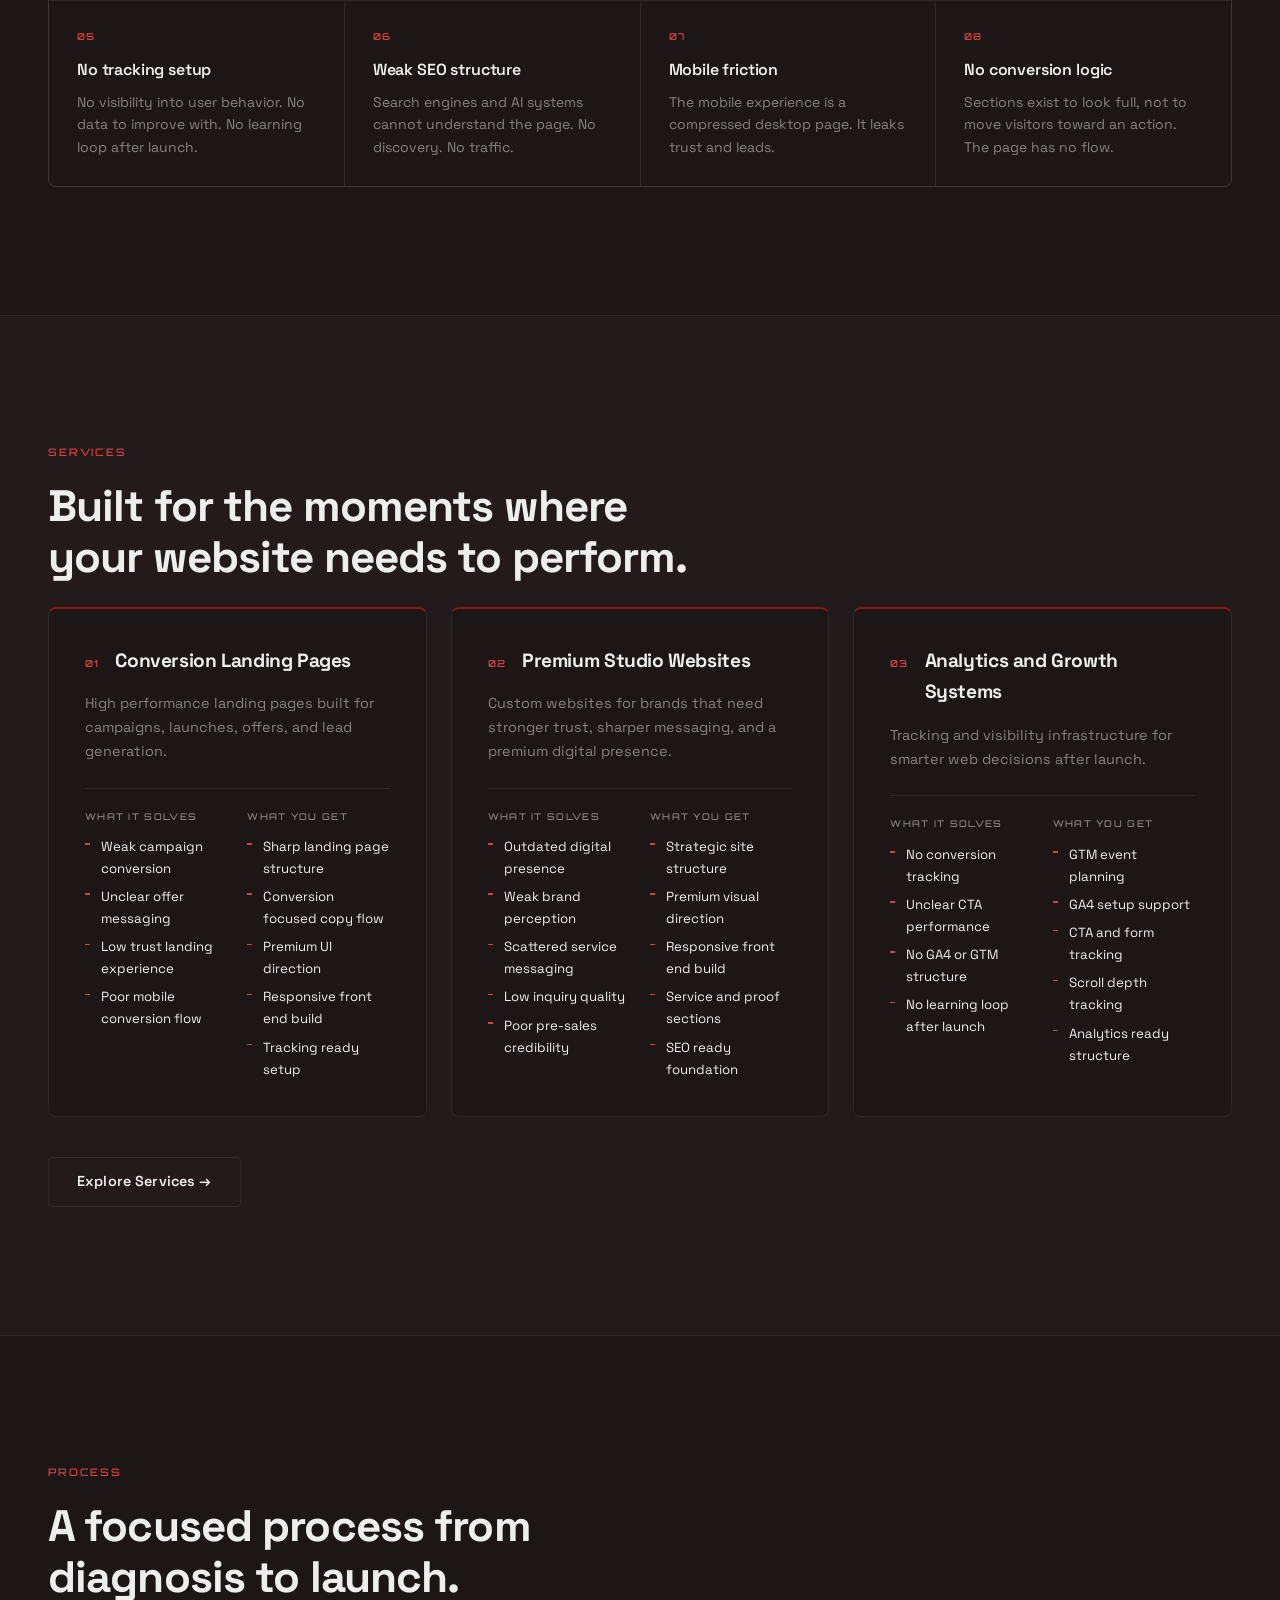
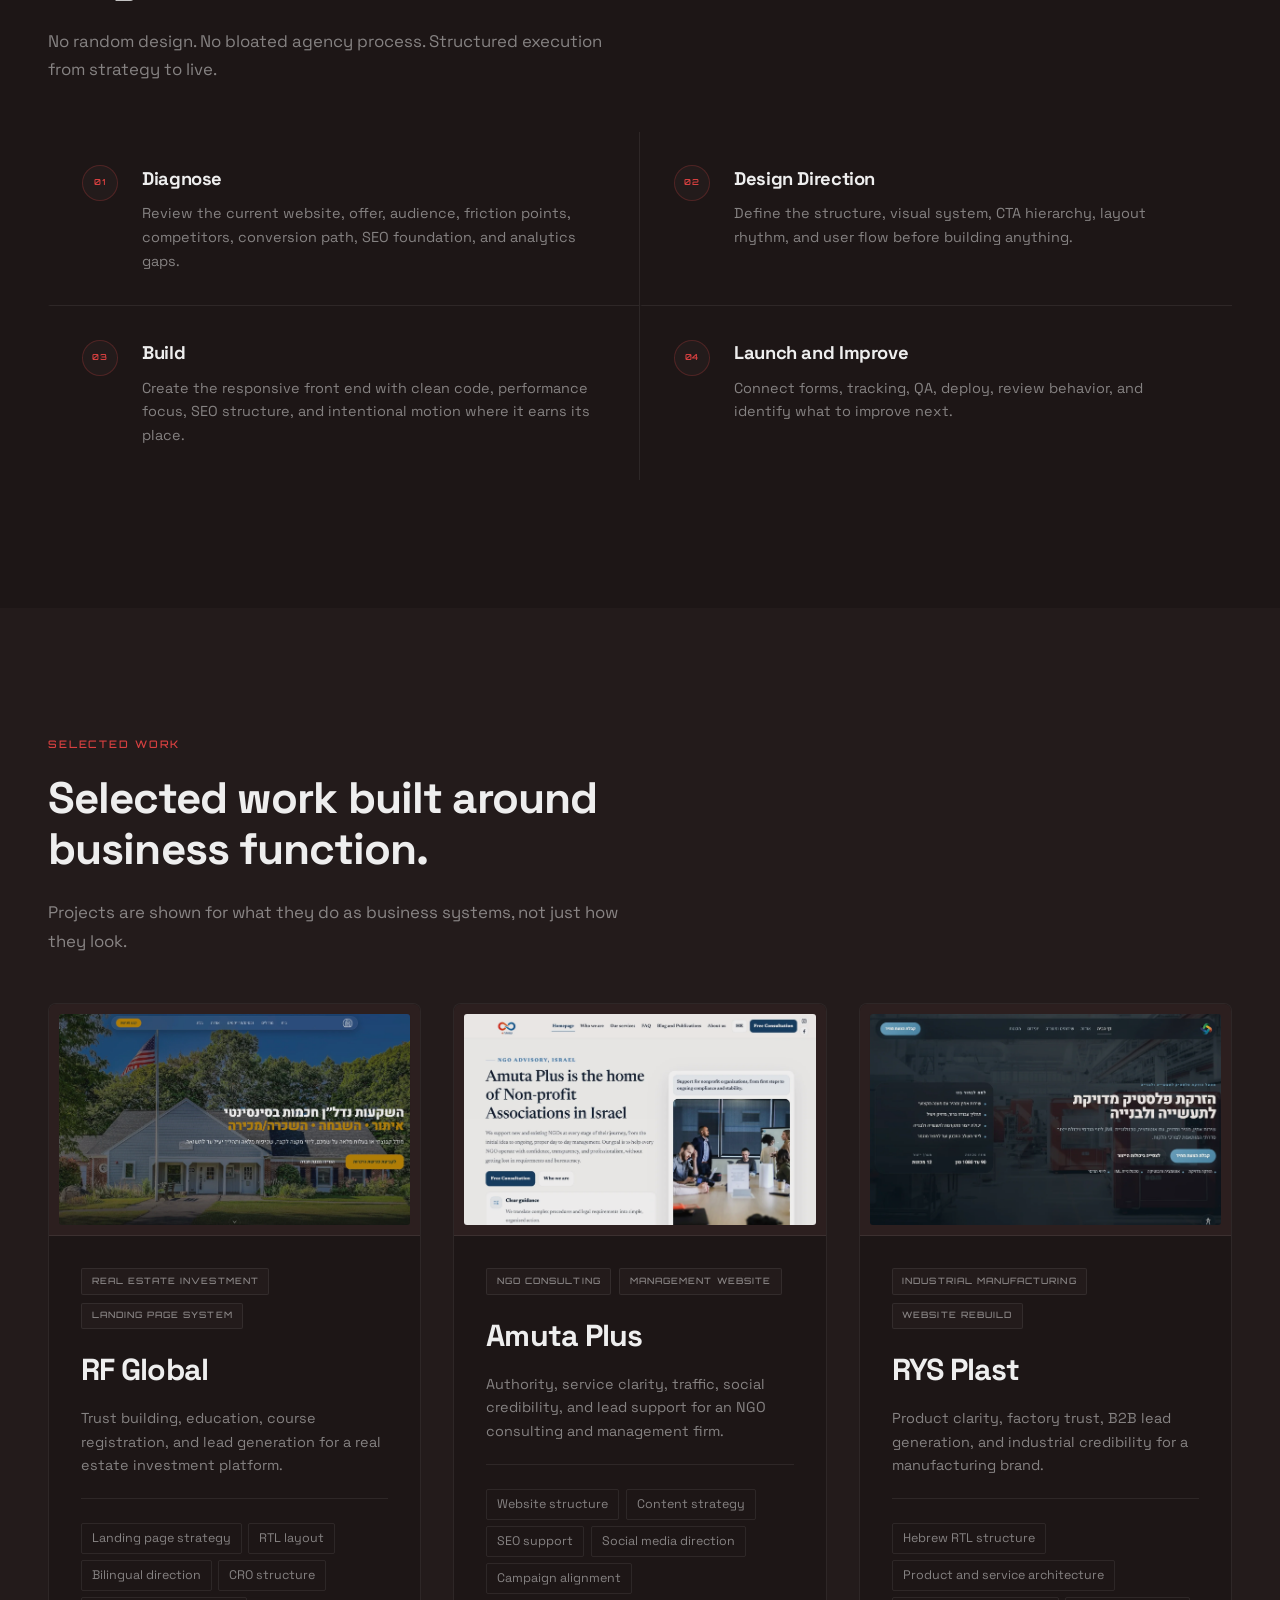
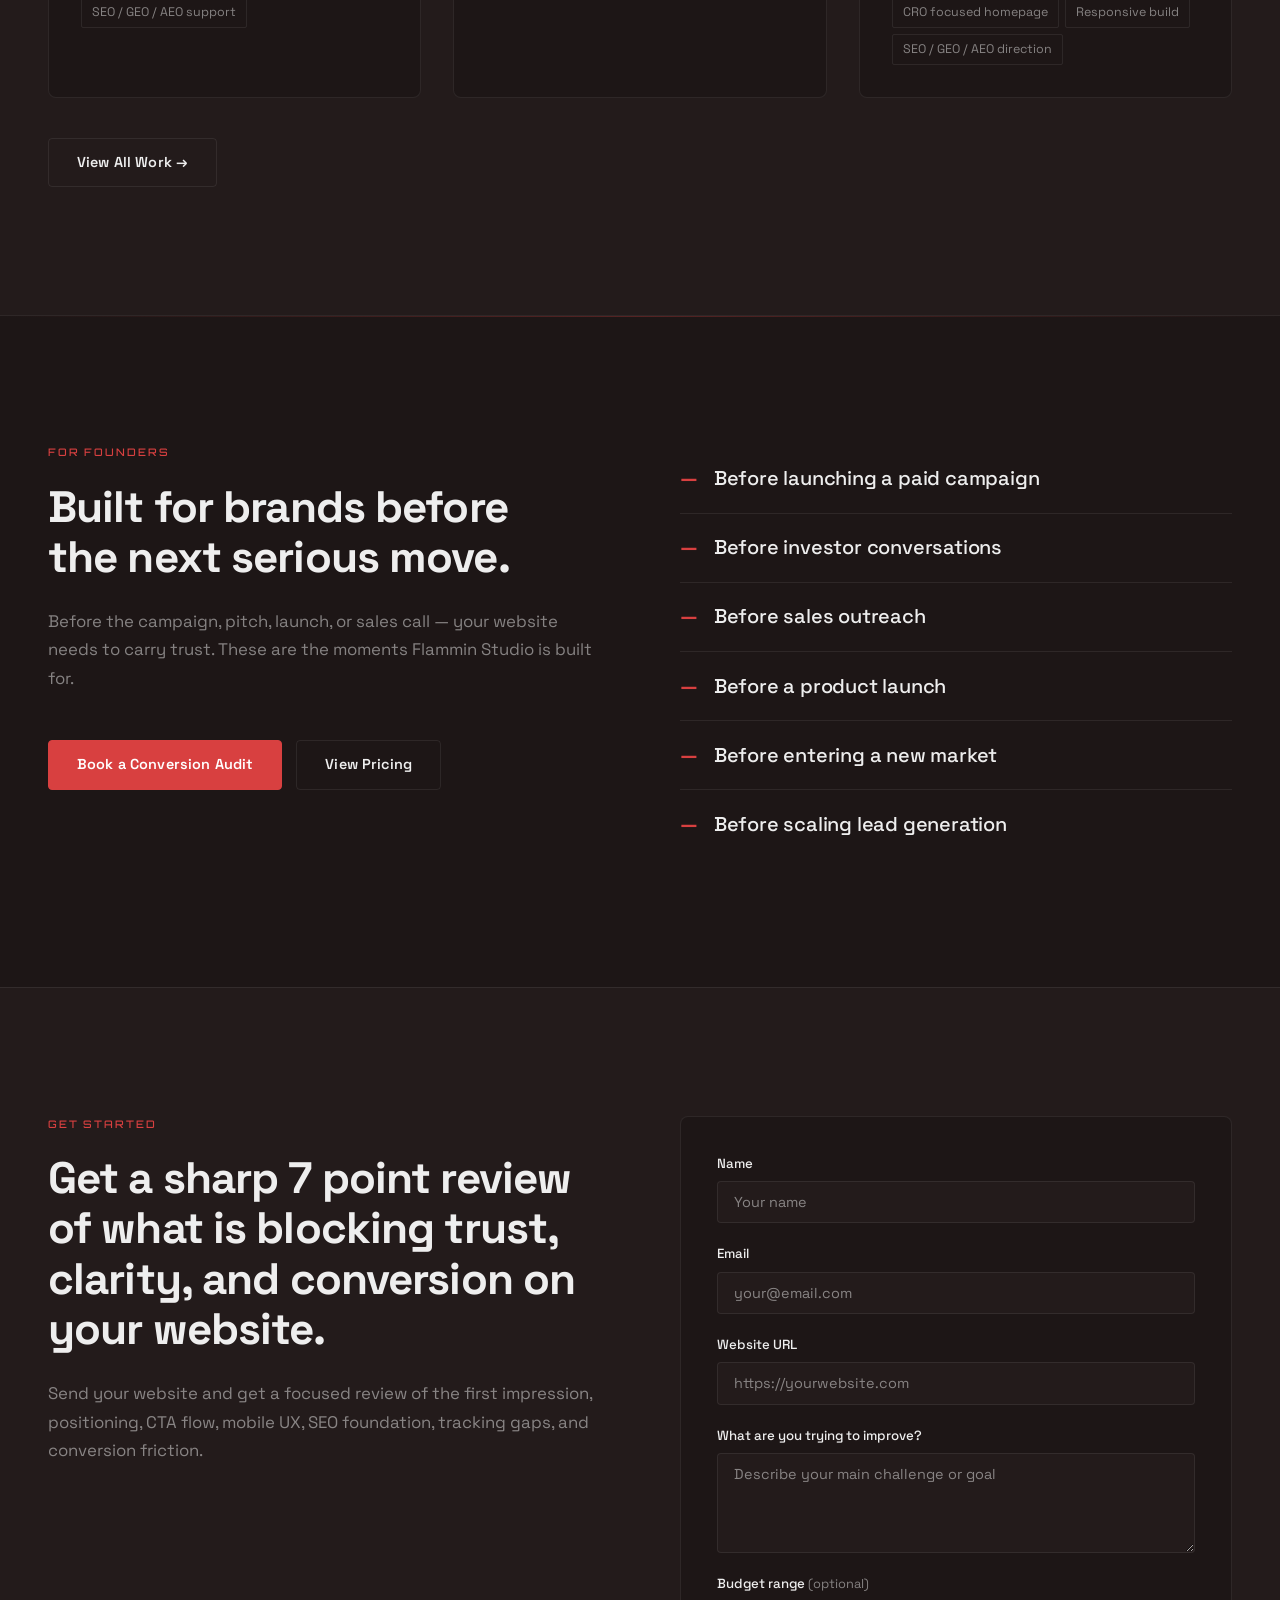
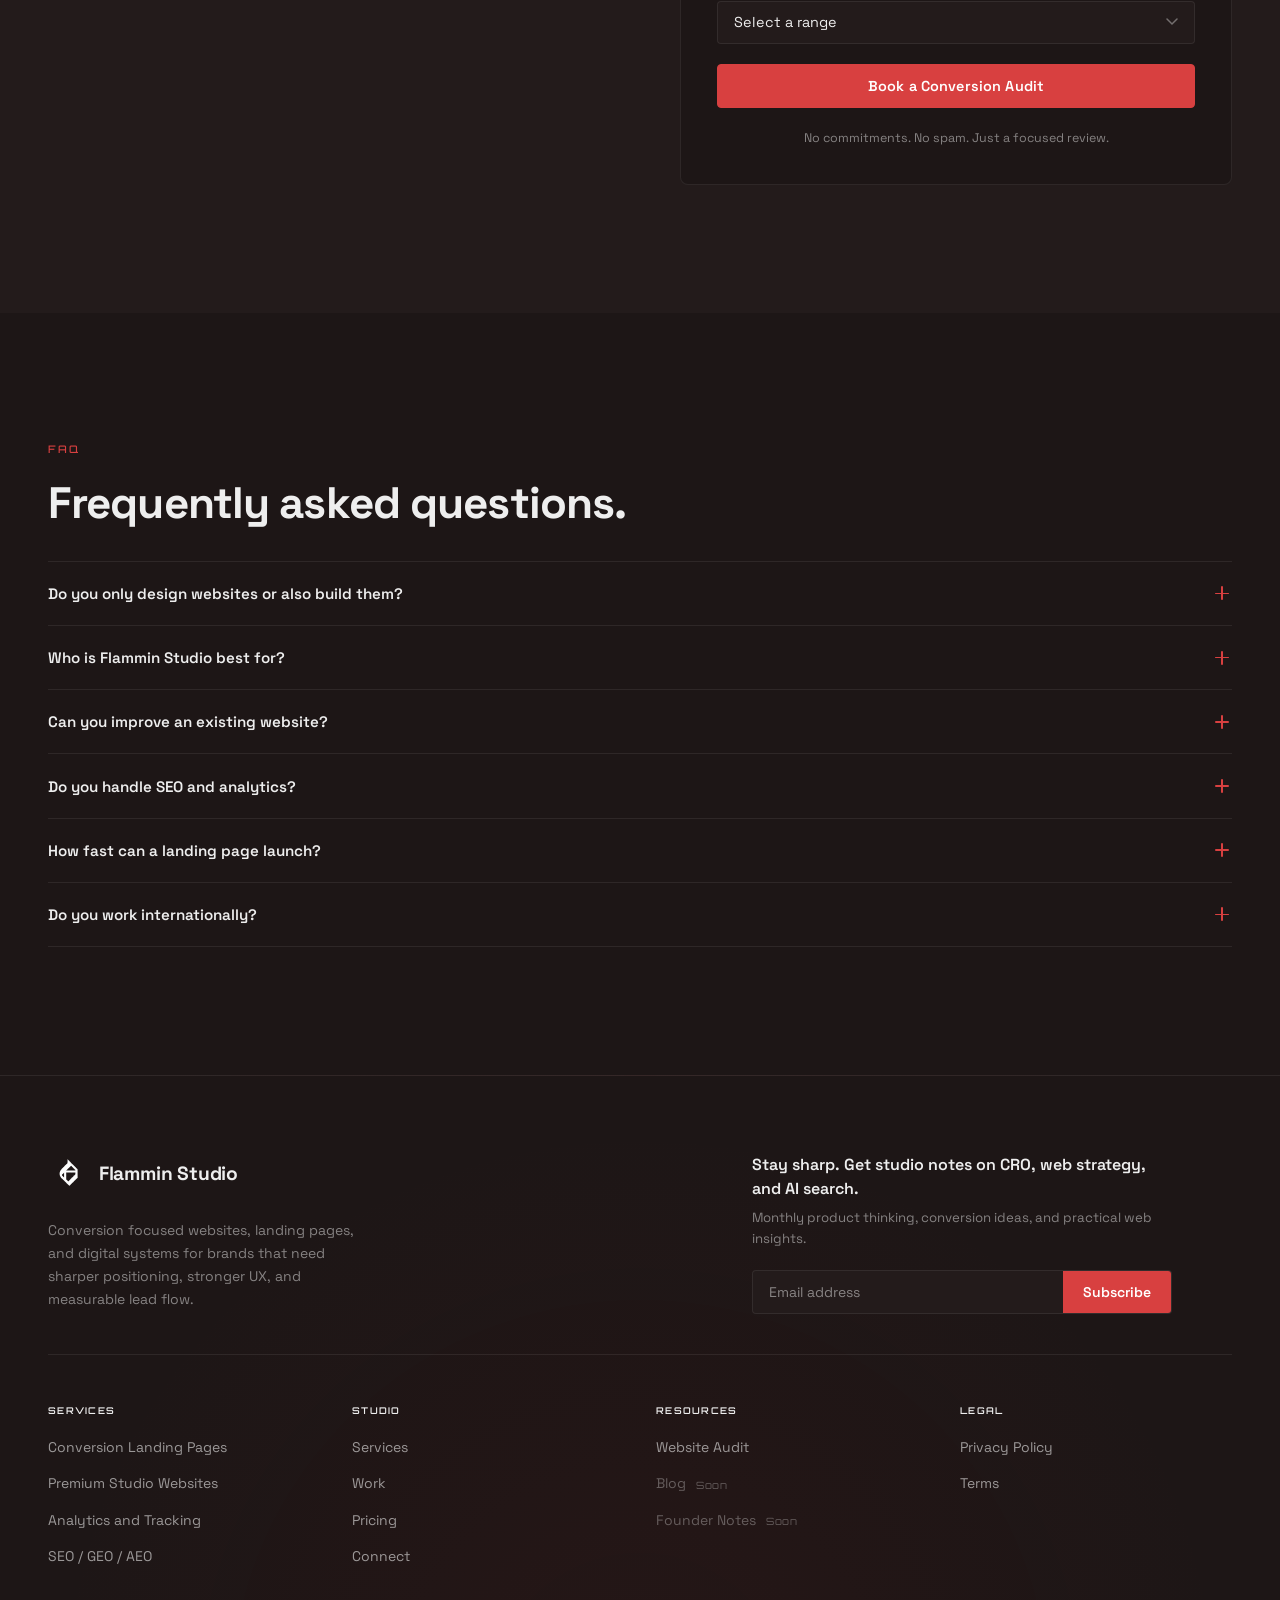
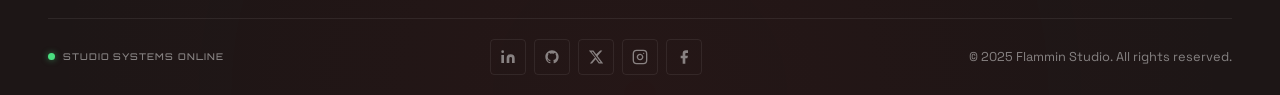
==== commit b9f49dbd: "pricing page added" ====
--- a/index.html
+++ b/index.html
@@ -103,7 +103,7 @@
           <ul class="nav-list" role="list">
             <li><a href="./services.html" class="nav-link" data-nav="services">Services</a></li>
             <li><a href="./work.html" class="nav-link" data-nav="work">Work</a></li>
-            <li><a href="#audit" class="nav-link" data-nav="pricing">Pricing</a></li>
+            <li><a href="./pricing.html" class="nav-link" data-nav="pricing">Pricing</a></li>
             <li><a href="#audit" class="nav-link" data-nav="connect">Connect</a></li>
           </ul>
           <div class="nav-panel-cta">
@@ -447,6 +447,16 @@
               </div>
             </article>
           </div>
+          <div class="section-footer-cta">
+            <a
+              href="./services.html"
+              class="btn btn-ghost"
+              data-event="cta_click"
+              data-location="homepage_services"
+              data-label="explore_services"
+              >Explore Services →</a
+            >
+          </div>
         </div>
       </section>
 
@@ -630,6 +640,16 @@
               </div>
             </article>
           </div>
+          <div class="section-footer-cta">
+            <a
+              href="./work.html"
+              class="btn btn-ghost"
+              data-event="cta_click"
+              data-location="homepage_work"
+              data-label="view_all_work"
+              >View All Work →</a
+            >
+          </div>
         </div>
       </section>
 
@@ -650,14 +670,24 @@
               needs to carry trust. These are the moments Flammin Studio is
               built for.
             </p>
-            <a
-              href="#audit"
-              class="btn btn-primary"
-              data-event="cta_click"
-              data-location="founders"
-              data-label="book_conversion_audit"
-              >Book a Conversion Audit</a
-            >
+            <div class="founders-ctas">
+              <a
+                href="#audit"
+                class="btn btn-primary"
+                data-event="cta_click"
+                data-location="founders"
+                data-label="book_conversion_audit"
+                >Book a Conversion Audit</a
+              >
+              <a
+                href="./pricing.html"
+                class="btn btn-ghost"
+                data-event="cta_click"
+                data-location="founders"
+                data-label="view_pricing"
+                >View Pricing</a
+              >
+            </div>
           </div>
           <ul class="scenarios-list" role="list">
             <li class="scenario-item reveal-item">
@@ -1040,7 +1070,7 @@
               <ul class="footer-col-list" role="list">
                 <li><a href="./services.html" class="footer-col-link">Services</a></li>
                 <li><a href="./work.html" class="footer-col-link">Work</a></li>
-                <li><a href="#audit" class="footer-col-link">Pricing</a></li>
+                <li><a href="./pricing.html" class="footer-col-link">Pricing</a></li>
                 <li><a href="#audit" class="footer-col-link">Connect</a></li>
               </ul>
             </nav>
--- a/css/styles.css
+++ b/css/styles.css
@@ -139,10 +139,15 @@
 
 /* Inner light sweep on hover */
 .btn::before {
-  content: '';
+  content: "";
   position: absolute;
   inset: 0;
-  background: linear-gradient(105deg, transparent 35%, rgba(255, 255, 255, 0.07) 50%, transparent 65%);
+  background: linear-gradient(
+    105deg,
+    transparent 35%,
+    rgba(255, 255, 255, 0.07) 50%,
+    transparent 65%
+  );
   transform: translateX(-100%);
   transition: transform 0.55s ease;
   pointer-events: none;
@@ -162,7 +167,9 @@
   background-color: #c43535;
   border-color: #c43535;
   transform: translateY(-2px) scale(1.01);
-  box-shadow: 0 0 18px rgba(216, 64, 64, 0.4), 0 4px 14px rgba(216, 64, 64, 0.2);
+  box-shadow:
+    0 0 18px rgba(216, 64, 64, 0.4),
+    0 4px 14px rgba(216, 64, 64, 0.2);
 }
 .btn-primary:active {
   transform: translateY(0) scale(0.98);
@@ -355,9 +362,15 @@
 }
 
 /* Nav close button + panel elements — hidden by default (desktop) */
-.nav-close-btn { display: none; }
-.nav-panel-head { display: none; }
-.nav-panel-cta  { display: none; }
+.nav-close-btn {
+  display: none;
+}
+.nav-panel-head {
+  display: none;
+}
+.nav-panel-cta {
+  display: none;
+}
 
 /* ---- Mobile and tablet: compact floating panel (≤1099px) ---- */
 @media (max-width: 1099px) {
@@ -374,11 +387,15 @@
     border-radius: var(--radius);
     z-index: 90;
     padding: 0;
-    box-shadow: 0 12px 48px rgba(0, 0, 0, 0.55), 0 0 0 1px rgba(216, 64, 64, 0.08);
+    box-shadow:
+      0 12px 48px rgba(0, 0, 0, 0.55),
+      0 0 0 1px rgba(216, 64, 64, 0.08);
     opacity: 0;
     transform: translateY(-8px) scale(0.97);
     pointer-events: none;
-    transition: opacity 0.22s ease, transform 0.22s ease;
+    transition:
+      opacity 0.22s ease,
+      transform 0.22s ease;
   }
   .main-nav.nav-open {
     opacity: 1;
@@ -423,8 +440,12 @@
     border-radius: 2px;
     position: absolute;
   }
-  .nav-close-btn span:first-child { transform: rotate(45deg); }
-  .nav-close-btn span:last-child  { transform: rotate(-45deg); }
+  .nav-close-btn span:first-child {
+    transform: rotate(45deg);
+  }
+  .nav-close-btn span:last-child {
+    transform: rotate(-45deg);
+  }
   .nav-close-btn:hover {
     background-color: var(--color-surface-2);
     border-color: var(--color-border-red);
@@ -440,14 +461,19 @@
     width: 100%;
     border-bottom: 1px solid var(--color-border);
   }
-  .nav-list li:last-child { border-bottom: none; }
+  .nav-list li:last-child {
+    border-bottom: none;
+  }
   .nav-link {
     display: block;
     padding: 0.9rem 1rem;
     font-size: 0.95rem;
     color: var(--color-muted);
     border-left: 2px solid transparent;
-    transition: color var(--transition), background-color var(--transition), border-left-color var(--transition);
+    transition:
+      color var(--transition),
+      background-color var(--transition),
+      border-left-color var(--transition);
   }
   .nav-link:hover,
   .nav-link:active {
@@ -491,7 +517,9 @@
     flex-direction: row;
     padding: 0;
   }
-  .nav-list li { border-bottom: none; }
+  .nav-list li {
+    border-bottom: none;
+  }
   .nav-link {
     font-size: 0.875rem;
     padding-block: 0;
@@ -500,14 +528,17 @@
     border-left: none;
     position: relative;
   }
-  .nav-link:hover { background-color: transparent; color: var(--color-text); }
+  .nav-link:hover {
+    background-color: transparent;
+    color: var(--color-text);
+  }
   .nav-link.nav-active {
     color: var(--color-text);
     background-color: transparent;
     border-left: none;
   }
   .nav-link.nav-active::after {
-    content: '';
+    content: "";
     position: absolute;
     bottom: -3px;
     left: 0;
@@ -516,8 +547,12 @@
     background-color: var(--color-red);
     border-radius: 2px;
   }
-  .header-actions .btn { display: inline-flex; }
-  .menu-toggle { display: none; }
+  .header-actions .btn {
+    display: inline-flex;
+  }
+  .menu-toggle {
+    display: none;
+  }
 }
 
 /* ===========================================================
@@ -897,7 +932,7 @@
 }
 
 .trust-item::before {
-  content: '';
+  content: "";
   display: block;
   width: 5px;
   height: 5px;
@@ -1306,7 +1341,11 @@
   align-items: start;
 }
 
-.founders-content .btn {
+.founders-ctas {
+  display: flex;
+  flex-wrap: wrap;
+  gap: 0.875rem;
+  align-items: center;
   margin-top: 0.5rem;
 }
 
@@ -1544,7 +1583,11 @@
    =========================================================== */
 .site-footer {
   border-top: 1px solid var(--color-border);
-  background-image: radial-gradient(ellipse at bottom center, rgba(142, 22, 22, 0.07) 0%, transparent 65%);
+  background-image: radial-gradient(
+    ellipse at bottom center,
+    rgba(142, 22, 22, 0.07) 0%,
+    transparent 65%
+  );
 }
 
 /* Footer body: flex column on mobile with order control */
@@ -1559,7 +1602,10 @@
   order: 1;
   padding-bottom: clamp(2rem, 4vw, 2.5rem);
 }
-.footer-brand .logo-mark { width: 42px; height: 42px; }
+.footer-brand .logo-mark {
+  width: 42px;
+  height: 42px;
+}
 
 .footer-tagline {
   font-size: 0.875rem;
@@ -1581,7 +1627,10 @@
   gap: 2rem 1.5rem;
 }
 @media (min-width: 640px) {
-  .footer-columns { grid-template-columns: repeat(4, 1fr); gap: 2rem; }
+  .footer-columns {
+    grid-template-columns: repeat(4, 1fr);
+    gap: 2rem;
+  }
 }
 
 .footer-col-title {
@@ -1603,8 +1652,14 @@
   color: var(--color-muted);
   transition: color var(--transition);
 }
-.footer-col-link:hover { color: var(--color-text); }
-.footer-col-link--soon { opacity: 0.55; pointer-events: none; cursor: default; }
+.footer-col-link:hover {
+  color: var(--color-text);
+}
+.footer-col-link--soon {
+  opacity: 0.55;
+  pointer-events: none;
+  cursor: default;
+}
 .footer-soon {
   display: inline-block;
   margin-left: 0.375rem;
@@ -1645,7 +1700,9 @@
   max-width: 420px;
   transition: border-color var(--transition);
 }
-.newsletter-field:focus-within { border-color: rgba(216, 64, 64, 0.5); }
+.newsletter-field:focus-within {
+  border-color: rgba(216, 64, 64, 0.5);
+}
 .newsletter-input {
   flex: 1;
   background: transparent;
@@ -1656,7 +1713,9 @@
   outline: none;
   min-width: 0;
 }
-.newsletter-input::placeholder { color: var(--color-muted); }
+.newsletter-input::placeholder {
+  color: var(--color-muted);
+}
 .newsletter-btn {
   background-color: var(--color-red);
   color: #fff;
@@ -1669,13 +1728,17 @@
   transition: background-color var(--transition);
   font-family: var(--font-main);
 }
-.newsletter-btn:hover { background-color: #c43535; }
+.newsletter-btn:hover {
+  background-color: #c43535;
+}
 .newsletter-msg {
   font-size: 0.78rem;
   color: var(--color-muted);
   margin-top: 0.625rem;
 }
-.newsletter-msg[hidden] { display: none; }
+.newsletter-msg[hidden] {
+  display: none;
+}
 
 /* Bottom bar — order 4 */
 .footer-bottom {
@@ -1736,7 +1799,9 @@
   color: var(--color-muted);
   border: 1px solid var(--color-border);
   border-radius: var(--radius-sm);
-  transition: color var(--transition), border-color var(--transition);
+  transition:
+    color var(--transition),
+    border-color var(--transition);
 }
 .social-icon-link:hover {
   color: var(--color-red);
@@ -1752,20 +1817,38 @@
 @media (min-width: 900px) {
   .footer-body {
     display: grid;
-    grid-template-columns: 1fr 1fr;
+    grid-template-columns: minmax(0, 1fr) minmax(300px, 480px);
     grid-template-areas:
       "brand newsletter"
       "columns columns"
       "bottom bottom";
-    column-gap: clamp(3rem, 6vw, 6rem);
-  }
-  .footer-brand        { order: unset; grid-area: brand; }
-  .footer-newsletter   { order: unset; grid-area: newsletter; border-top: none; padding-top: 0; padding-bottom: clamp(2rem, 4vw, 2.5rem); }
-  .footer-columns-wrap { order: unset; grid-area: columns; }
-  .footer-bottom       { order: unset; grid-area: bottom; }
-
-  /* On desktop, brand bottom padding matches newsletter top padding */
-  .footer-brand { padding-bottom: clamp(2rem, 4vw, 2.5rem); }
+    column-gap: clamp(3rem, 7vw, 7rem);
+    align-items: start;
+  }
+  .footer-brand {
+    order: unset;
+    grid-area: brand;
+    padding-top: 0;
+  }
+  .footer-newsletter {
+    order: unset;
+    grid-area: newsletter;
+    border-top: none;
+    padding-top: 0;
+    padding-bottom: clamp(2rem, 4vw, 2.5rem);
+  }
+  .footer-columns-wrap {
+    order: unset;
+    grid-area: columns;
+  }
+  .footer-bottom {
+    order: unset;
+    grid-area: bottom;
+  }
+
+  .footer-brand {
+    padding-bottom: clamp(2rem, 4vw, 2.5rem);
+  }
 }
 
 /* ===========================================================
@@ -1809,12 +1892,14 @@
   border-style: solid;
 }
 .sv-frame::before {
-  top: -1px; left: -1px;
+  top: -1px;
+  left: -1px;
   border-width: 2px 0 0 2px;
   border-radius: 3px 0 0 0;
 }
 .sv-frame::after {
-  bottom: -1px; right: -1px;
+  bottom: -1px;
+  right: -1px;
   border-width: 0 2px 2px 0;
   border-radius: 0 0 3px 0;
 }
@@ -1869,12 +1954,20 @@
 .sv-scan {
   height: 1px;
   margin-bottom: 0.875rem;
-  background: linear-gradient(90deg, transparent 0%, var(--color-red) 50%, transparent 100%);
+  background: linear-gradient(
+    90deg,
+    transparent 0%,
+    var(--color-red) 50%,
+    transparent 100%
+  );
   animation: hv-scan 3.5s ease-in-out infinite;
   transform-origin: left center;
 }
 
-.sv-services { display: flex; flex-direction: column; }
+.sv-services {
+  display: flex;
+  flex-direction: column;
+}
 
 .sv-service-row {
   display: flex;
@@ -1885,7 +1978,9 @@
   font-size: 0.8rem;
   color: var(--color-text);
 }
-.sv-service-row:last-child { border-bottom: none; }
+.sv-service-row:last-child {
+  border-bottom: none;
+}
 
 .sv-dot {
   width: 7px;
@@ -1898,11 +1993,15 @@
   box-shadow: 0 0 6px rgba(216, 64, 64, 0.5);
   animation: hv-pulse 2.4s ease-in-out infinite;
 }
-.sv-dot--active:nth-of-type(1) { animation-delay: 0.4s; }
+.sv-dot--active:nth-of-type(1) {
+  animation-delay: 0.4s;
+}
 .sv-dot--dim {
   background-color: rgba(216, 64, 64, 0.35);
 }
-.sv-service-name { flex: 1; }
+.sv-service-name {
+  flex: 1;
+}
 .sv-service-num {
   font-family: var(--font-accent);
   font-size: 0.5rem;
@@ -2019,7 +2118,9 @@
   justify-content: center;
   text-align: center;
   margin-top: 0.1rem;
-  transition: border-color var(--transition), background-color var(--transition);
+  transition:
+    border-color var(--transition),
+    background-color var(--transition);
 }
 .process-step:hover .step-num {
   border-color: var(--color-red);
@@ -2033,13 +2134,17 @@
     padding-left: 1rem;
   }
   .process-list::before {
-    content: '';
+    content: "";
     position: absolute;
     left: calc(1rem + 1.125rem); /* center of the badge */
     top: 1.25rem;
     bottom: 1.25rem;
     width: 1px;
-    background: linear-gradient(to bottom, var(--color-border-red), transparent 90%);
+    background: linear-gradient(
+      to bottom,
+      var(--color-border-red),
+      transparent 90%
+    );
     pointer-events: none;
   }
 }
@@ -2053,8 +2158,12 @@
   border-radius: var(--radius);
   padding: 1.75rem;
 }
-.fit-grid > div:first-child { border-top: 2px solid #4ade80; }
-.fit-grid > div:last-child  { border-top: 2px solid var(--color-red); }
+.fit-grid > div:first-child {
+  border-top: 2px solid #4ade80;
+}
+.fit-grid > div:last-child {
+  border-top: 2px solid var(--color-red);
+}
 
 /* ===========================================================
    SERVICES HERO — interior page hero
@@ -2091,7 +2200,11 @@
   right: -5%;
   width: 50%;
   height: 80%;
-  background: radial-gradient(ellipse at top right, rgba(142, 22, 22, 0.2) 0%, transparent 65%);
+  background: radial-gradient(
+    ellipse at top right,
+    rgba(142, 22, 22, 0.2) 0%,
+    transparent 65%
+  );
 }
 .services-hero-inner {
   position: relative;
@@ -2139,7 +2252,9 @@
   gap: 1.25rem;
 }
 @media (min-width: 768px) {
-  .offer-overview-grid { grid-template-columns: repeat(3, 1fr); }
+  .offer-overview-grid {
+    grid-template-columns: repeat(3, 1fr);
+  }
 }
 .offer-overview-card {
   background-color: var(--color-base);
@@ -2147,7 +2262,9 @@
   border-top: 2px solid var(--color-deep-red);
   border-radius: var(--radius);
   padding: 1.5rem;
-  transition: border-top-color var(--transition), transform var(--transition);
+  transition:
+    border-top-color var(--transition),
+    transform var(--transition);
   display: flex;
   flex-direction: column;
   gap: 0.5rem;
@@ -2186,7 +2303,9 @@
   margin-top: 0.5rem;
   transition: gap var(--transition);
 }
-.offer-overview-link:hover { gap: 0.625rem; }
+.offer-overview-link:hover {
+  gap: 0.625rem;
+}
 
 /* ===========================================================
    SERVICE DETAIL SECTIONS — services page
@@ -2215,7 +2334,10 @@
   gap: 2rem;
 }
 @media (min-width: 900px) {
-  .service-detail-body { grid-template-columns: 1fr 1fr; gap: 4rem; }
+  .service-detail-body {
+    grid-template-columns: 1fr 1fr;
+    gap: 4rem;
+  }
 }
 .service-col-label {
   font-family: var(--font-accent);
@@ -2282,7 +2404,9 @@
   font-size: 0.875rem;
   color: var(--color-text);
   font-weight: 500;
-  transition: border-color var(--transition), background-color var(--transition);
+  transition:
+    border-color var(--transition),
+    background-color var(--transition);
 }
 .addon-item:hover {
   border-color: var(--color-border-red);
@@ -2305,7 +2429,12 @@
   gap: 2rem;
   margin-top: 2.5rem;
 }
-@media (min-width: 768px) { .fit-grid { grid-template-columns: 1fr 1fr; gap: 3rem; } }
+@media (min-width: 768px) {
+  .fit-grid {
+    grid-template-columns: 1fr 1fr;
+    gap: 3rem;
+  }
+}
 .fit-col-title {
   font-size: 0.85rem;
   font-weight: 700;
@@ -2325,8 +2454,14 @@
   border-radius: 50%;
   flex-shrink: 0;
 }
-.fit-indicator--yes { background-color: #4ade80; box-shadow: 0 0 6px rgba(74, 222, 128, 0.45); }
-.fit-indicator--no  { background-color: var(--color-red); box-shadow: 0 0 6px rgba(216, 64, 64, 0.45); }
+.fit-indicator--yes {
+  background-color: #4ade80;
+  box-shadow: 0 0 6px rgba(74, 222, 128, 0.45);
+}
+.fit-indicator--no {
+  background-color: var(--color-red);
+  box-shadow: 0 0 6px rgba(216, 64, 64, 0.45);
+}
 .fit-list {
   display: flex;
   flex-direction: column;
@@ -2342,7 +2477,9 @@
   color: var(--color-muted);
   line-height: 1.55;
 }
-.fit-list li:last-child { border-bottom: none; }
+.fit-list li:last-child {
+  border-bottom: none;
+}
 .fit-list li::before {
   content: "";
   display: block;
@@ -2352,8 +2489,12 @@
   flex-shrink: 0;
   margin-top: 0.5em;
 }
-.fit-yes li::before { background-color: #4ade80; }
-.fit-no  li::before { background-color: var(--color-red); }
+.fit-yes li::before {
+  background-color: #4ade80;
+}
+.fit-no li::before {
+  background-color: var(--color-red);
+}
 
 /* ===========================================================
    SERVICES STACK — CSS sticky stacking effect
@@ -2389,7 +2530,9 @@
     top: 7.5rem;
     z-index: 2;
     border-top-color: rgba(216, 64, 64, 0.8);
-    box-shadow: 0 -20px 40px rgba(0, 0, 0, 0.5), 0 -1px 0 rgba(216, 64, 64, 0.15);
+    box-shadow:
+      0 -20px 40px rgba(0, 0, 0, 0.5),
+      0 -1px 0 rgba(216, 64, 64, 0.15);
   }
 
   /* Card 3 — top layer, strongest shadow depth */
@@ -2398,7 +2541,9 @@
     z-index: 3;
     border-top-color: var(--color-red);
     border-bottom: 1px solid var(--color-border);
-    box-shadow: 0 -24px 52px rgba(0, 0, 0, 0.6), 0 -1px 0 rgba(216, 64, 64, 0.25);
+    box-shadow:
+      0 -24px 52px rgba(0, 0, 0, 0.6),
+      0 -1px 0 rgba(216, 64, 64, 0.25);
   }
 }
 
@@ -2435,14 +2580,21 @@
   transform: translateX(-50%);
   width: 60%;
   height: 1px;
-  background: linear-gradient(90deg, transparent, rgba(216, 64, 64, 0.4), transparent);
+  background: linear-gradient(
+    90deg,
+    transparent,
+    rgba(216, 64, 64, 0.4),
+    transparent
+  );
   pointer-events: none;
 }
 .final-cta-inner {
   max-width: 54ch;
   margin-inline: auto;
 }
-.final-cta-inner .section-title { margin-bottom: 1rem; }
+.final-cta-inner .section-title {
+  margin-bottom: 1rem;
+}
 .final-cta-inner .section-sub {
   margin-inline: auto;
   margin-bottom: 2.25rem;
@@ -2453,6 +2605,35 @@
   flex-wrap: wrap;
   gap: 0.875rem;
   justify-content: center;
+}
+
+/* Page-specific final CTA background images */
+[data-page="pricing"] .final-cta-section {
+  background-color: var(--color-base);
+  background-image:
+    linear-gradient(
+      rgba(29, 22, 22, 0.88) 0%,
+      rgba(29, 22, 22, 0.76) 50%,
+      rgba(29, 22, 22, 0.9) 100%
+    ),
+    url("assets/images/astronaut-fitted-with-spacesuit.jpg");
+  background-size: cover;
+  background-position: center top;
+  background-repeat: no-repeat;
+}
+
+[data-page="services"] .final-cta-section {
+  background-color: var(--color-base);
+  background-image:
+    linear-gradient(
+      rgba(29, 22, 22, 0.86) 0%,
+      rgba(29, 22, 22, 0.76) 50%,
+      rgba(29, 22, 22, 0.9) 80%
+    ),
+    url("assets/images/astronaut-is-falling-down.jpg");
+  background-size: cover;
+  background-position: center 30%;
+  background-repeat: no-repeat;
 }
 
 /* ===========================================================
@@ -2570,7 +2751,11 @@
   right: -8%;
   width: 60%;
   height: 90%;
-  background: radial-gradient(ellipse at top right, rgba(142, 22, 22, 0.22) 0%, transparent 60%);
+  background: radial-gradient(
+    ellipse at top right,
+    rgba(142, 22, 22, 0.22) 0%,
+    transparent 60%
+  );
 }
 .work-hero-inner {
   position: relative;
@@ -2582,9 +2767,16 @@
   align-items: center;
 }
 @media (min-width: 1024px) {
-  .work-hero-inner { grid-template-columns: 48% 52%; gap: 3.5rem; }
-}
-.work-hero-content { display: flex; flex-direction: column; align-items: flex-start; }
+  .work-hero-inner {
+    grid-template-columns: 48% 52%;
+    gap: 3.5rem;
+  }
+}
+.work-hero-content {
+  display: flex;
+  flex-direction: column;
+  align-items: flex-start;
+}
 .work-hero-headline {
   font-size: clamp(1.85rem, 3.8vw, 3.2rem);
   font-weight: 700;
@@ -2601,7 +2793,11 @@
   margin-bottom: 2.25rem;
   line-height: 1.75;
 }
-.work-hero-ctas { display: flex; flex-wrap: wrap; gap: 0.875rem; }
+.work-hero-ctas {
+  display: flex;
+  flex-wrap: wrap;
+  gap: 0.875rem;
+}
 
 /* ---- Shared browser bar (used in hero cockpit + project cards) ---- */
 .wpc-bar {
@@ -2613,15 +2809,23 @@
   border-bottom: 1px solid var(--color-border);
   flex-shrink: 0;
 }
-.wpc-dot-r, .wpc-dot-y, .wpc-dot-g {
+.wpc-dot-r,
+.wpc-dot-y,
+.wpc-dot-g {
   width: 7px;
   height: 7px;
   border-radius: 50%;
   flex-shrink: 0;
 }
-.wpc-dot-r { background-color: #ff5f56; }
-.wpc-dot-y { background-color: #ffbd2e; }
-.wpc-dot-g { background-color: #27c93f; }
+.wpc-dot-r {
+  background-color: #ff5f56;
+}
+.wpc-dot-y {
+  background-color: #ffbd2e;
+}
+.wpc-dot-g {
+  background-color: #27c93f;
+}
 .wpc-url-bar {
   flex: 1;
   height: 12px;
@@ -2649,7 +2853,9 @@
   border: 1px solid var(--color-border);
   border-radius: var(--radius);
   overflow: hidden;
-  transition: transform 0.4s ease, box-shadow 0.4s ease;
+  transition:
+    transform 0.4s ease,
+    box-shadow 0.4s ease;
 }
 .whc-main {
   left: 0;
@@ -2683,9 +2889,15 @@
     0 8px 30px rgba(0, 0, 0, 0.5),
     0 0 0 1px rgba(238, 238, 238, 0.04);
 }
-.work-hero-cockpit:hover .whc-main    { transform: translateY(-4px); }
-.work-hero-cockpit:hover .whc-secondary { transform: rotate(-2deg) translateY(-3px); }
-.work-hero-cockpit:hover .whc-tertiary  { transform: rotate(1.5deg) translateY(2px); }
+.work-hero-cockpit:hover .whc-main {
+  transform: translateY(-4px);
+}
+.work-hero-cockpit:hover .whc-secondary {
+  transform: rotate(-2deg) translateY(-3px);
+}
+.work-hero-cockpit:hover .whc-tertiary {
+  transform: rotate(1.5deg) translateY(2px);
+}
 
 .whc-screen {
   overflow: hidden;
@@ -2707,13 +2919,19 @@
   top: 18%;
   width: 1px;
   height: 58%;
-  background: linear-gradient(to bottom, transparent 0%, var(--color-red) 35%, var(--color-red) 65%, transparent 100%);
+  background: linear-gradient(
+    to bottom,
+    transparent 0%,
+    var(--color-red) 35%,
+    var(--color-red) 65%,
+    transparent 100%
+  );
   opacity: 0.28;
   z-index: 4;
   pointer-events: none;
 }
 .whc-signal::before {
-  content: '';
+  content: "";
   position: absolute;
   top: 35%;
   left: -3px;
@@ -2749,7 +2967,10 @@
   padding: 0.45rem 0.875rem;
   border-radius: 2px;
   cursor: pointer;
-  transition: color var(--transition), border-color var(--transition), background-color var(--transition);
+  transition:
+    color var(--transition),
+    border-color var(--transition),
+    background-color var(--transition);
 }
 .work-filter-btn:hover {
   color: var(--color-text);
@@ -2763,7 +2984,7 @@
   padding-left: 1.3rem;
 }
 .work-filter-btn.filter-active::before {
-  content: '';
+  content: "";
   position: absolute;
   left: 0.55rem;
   top: 50%;
@@ -2847,27 +3068,43 @@
   margin-bottom: 2.5rem;
   display: grid;
   grid-template-columns: 1fr;
-  transition: border-color var(--transition), transform var(--transition), box-shadow var(--transition);
+  transition:
+    border-color var(--transition),
+    transform var(--transition),
+    box-shadow var(--transition);
 }
 .wpc--featured::before {
-  content: '';
+  content: "";
   position: absolute;
-  top: 0; left: 0; right: 0;
+  top: 0;
+  left: 0;
+  right: 0;
   height: 2px;
-  background: linear-gradient(90deg, var(--color-deep-red), var(--color-red), var(--color-deep-red));
+  background: linear-gradient(
+    90deg,
+    var(--color-deep-red),
+    var(--color-red),
+    var(--color-deep-red)
+  );
   transform: scaleX(0);
   transform-origin: left;
   transition: transform 0.4s ease;
   z-index: 1;
 }
-.wpc--featured:hover::before { transform: scaleX(1); }
+.wpc--featured:hover::before {
+  transform: scaleX(1);
+}
 .wpc--featured:hover {
   border-color: var(--color-border-red);
   transform: translateY(-3px);
-  box-shadow: 0 12px 48px rgba(0, 0, 0, 0.4), 0 0 32px rgba(216, 64, 64, 0.06);
+  box-shadow:
+    0 12px 48px rgba(0, 0, 0, 0.4),
+    0 0 32px rgba(216, 64, 64, 0.06);
 }
 @media (min-width: 900px) {
-  .wpc--featured { grid-template-columns: 56% 44%; }
+  .wpc--featured {
+    grid-template-columns: 56% 44%;
+  }
 }
 
 .wpc--featured .wpc-img {
@@ -2876,7 +3113,10 @@
   background-color: #0a0707;
 }
 @media (max-width: 899px) {
-  .wpc--featured .wpc-img { border-right: none; border-bottom: 1px solid var(--color-border); }
+  .wpc--featured .wpc-img {
+    border-right: none;
+    border-bottom: 1px solid var(--color-border);
+  }
 }
 .wpc--featured .wpc-screen {
   aspect-ratio: 16 / 9;
@@ -2887,7 +3127,10 @@
   opacity: 0.95;
   /* no scale on hover — contain keeps the full screenshot visible */
 }
-.wpc--featured:hover .wpc-screen img { opacity: 1; transform: none; }
+.wpc--featured:hover .wpc-screen img {
+  opacity: 1;
+  transform: none;
+}
 
 .wpc--featured .wpc-body {
   padding: clamp(1.75rem, 3.5vw, 2.5rem);
@@ -2903,10 +3146,15 @@
   gap: 1.5rem;
 }
 @media (min-width: 600px) {
-  .wpc-grid { grid-template-columns: repeat(2, 1fr); }
+  .wpc-grid {
+    grid-template-columns: repeat(2, 1fr);
+  }
 }
 @media (min-width: 1024px) {
-  .wpc-grid { grid-template-columns: repeat(3, 1fr); gap: 1.75rem; }
+  .wpc-grid {
+    grid-template-columns: repeat(3, 1fr);
+    gap: 1.75rem;
+  }
 }
 
 /* Regular card */
@@ -2916,30 +3164,48 @@
   border: 1px solid var(--color-border);
   border-radius: var(--radius);
   overflow: hidden;
-  transition: border-color var(--transition), transform var(--transition), box-shadow var(--transition);
+  transition:
+    border-color var(--transition),
+    transform var(--transition),
+    box-shadow var(--transition);
   display: flex;
   flex-direction: column;
 }
 .wpc::before {
-  content: '';
+  content: "";
   position: absolute;
-  top: 0; left: 0; right: 0;
+  top: 0;
+  left: 0;
+  right: 0;
   height: 2px;
-  background: linear-gradient(90deg, var(--color-deep-red), var(--color-red), var(--color-deep-red));
+  background: linear-gradient(
+    90deg,
+    var(--color-deep-red),
+    var(--color-red),
+    var(--color-deep-red)
+  );
   transform: scaleX(0);
   transform-origin: left;
   transition: transform 0.35s ease;
   z-index: 1;
 }
-.wpc:hover::before { transform: scaleX(1); }
+.wpc:hover::before {
+  transform: scaleX(1);
+}
 .wpc:hover {
   border-color: var(--color-border-red);
   transform: translateY(-4px);
-  box-shadow: 0 12px 40px rgba(0, 0, 0, 0.45), 0 0 24px rgba(216, 64, 64, 0.07);
-}
-.wpc.is-hidden { display: none; }
-
-.wpc .wpc-img { background-color: #0a0707; }
+  box-shadow:
+    0 12px 40px rgba(0, 0, 0, 0.45),
+    0 0 24px rgba(216, 64, 64, 0.07);
+}
+.wpc.is-hidden {
+  display: none;
+}
+
+.wpc .wpc-img {
+  background-color: #0a0707;
+}
 .wpc .wpc-screen {
   aspect-ratio: 16 / 10;
 }
@@ -2948,10 +3214,18 @@
   object-position: center top;
   opacity: 0.92;
 }
-.wpc:hover .wpc-screen img { opacity: 1; transform: none; }
+.wpc:hover .wpc-screen img {
+  opacity: 1;
+  transform: none;
+}
 
 /* Shared card body */
-.wpc-body { padding: clamp(1.25rem, 2.5vw, 1.75rem); flex: 1; display: flex; flex-direction: column; }
+.wpc-body {
+  padding: clamp(1.25rem, 2.5vw, 1.75rem);
+  flex: 1;
+  display: flex;
+  flex-direction: column;
+}
 
 .wpc-meta {
   display: flex;
@@ -2987,7 +3261,9 @@
   margin-bottom: 0.75rem;
   line-height: 1.2;
 }
-.wpc--featured .wpc-name { font-size: clamp(1.5rem, 2.5vw, 2rem); }
+.wpc--featured .wpc-name {
+  font-size: clamp(1.5rem, 2.5vw, 2rem);
+}
 
 .wpc-function {
   font-size: 0.875rem;
@@ -3011,7 +3287,9 @@
   padding: 0.25rem 0.6rem;
   border: 1px solid var(--color-border);
   border-radius: 2px;
-  transition: color var(--transition), border-color var(--transition);
+  transition:
+    color var(--transition),
+    border-color var(--transition);
 }
 .wpc:hover .wpc-caps li,
 .wpc--featured:hover .wpc-caps li {
@@ -3038,7 +3316,10 @@
   margin-top: 2.5rem;
 }
 @media (min-width: 768px) {
-  .work-method-grid { grid-template-columns: repeat(3, 1fr); gap: 1.75rem; }
+  .work-method-grid {
+    grid-template-columns: repeat(3, 1fr);
+    gap: 1.75rem;
+  }
 }
 .work-method-item {
   display: flex;
@@ -3050,7 +3331,9 @@
   background-color: var(--color-base);
   transition: border-color var(--transition);
 }
-.work-method-item:hover { border-color: var(--color-border-red); }
+.work-method-item:hover {
+  border-color: var(--color-border-red);
+}
 .work-method-dot {
   width: 6px;
   height: 6px;
@@ -3074,15 +3357,21 @@
 
 /* Hero: cockpit background depth frame */
 .work-hero-cockpit::before {
-  content: '';
+  content: "";
   position: absolute;
   inset: -5% -3% -8% -3%;
-  background: radial-gradient(ellipse at 60% 40%, rgba(142, 22, 22, 0.12) 0%, transparent 70%);
+  background: radial-gradient(
+    ellipse at 60% 40%,
+    rgba(142, 22, 22, 0.12) 0%,
+    transparent 70%
+  );
   pointer-events: none;
   z-index: 0;
 }
 /* Cockpit hover parallax feel */
-.whc-card { will-change: transform; }
+.whc-card {
+  will-change: transform;
+}
 
 /* Featured Work label */
 .wpc-featured-label {
@@ -3110,9 +3399,11 @@
 
 /* Screenshot bottom gradient for visual depth */
 .wpc-screen::after {
-  content: '';
+  content: "";
   position: absolute;
-  bottom: 0; left: 0; right: 0;
+  bottom: 0;
+  left: 0;
+  right: 0;
   height: 38%;
   background: linear-gradient(to top, rgba(29, 22, 22, 0.32), transparent);
   pointer-events: none;
@@ -3121,7 +3412,9 @@
 
 /* Grid gap upgrade */
 @media (min-width: 1024px) {
-  .wpc-grid { gap: 2rem; }
+  .wpc-grid {
+    gap: 2rem;
+  }
 }
 
 /* Methodology: left-border signal */
@@ -3130,7 +3423,10 @@
   border-right: 1px solid var(--color-border);
   border-top: 1px solid var(--color-border);
   border-bottom: 1px solid var(--color-border);
-  transition: border-left-color 0.25s ease, border-color var(--transition), box-shadow var(--transition);
+  transition:
+    border-left-color 0.25s ease,
+    border-color var(--transition),
+    box-shadow var(--transition);
 }
 .work-method-item:hover {
   border-left-color: var(--color-red);
@@ -3149,14 +3445,19 @@
   overflow: hidden;
 }
 [data-page="work"] .final-cta-inner::after {
-  content: '';
+  content: "";
   position: absolute;
   bottom: 0;
   left: 50%;
   transform: translateX(-50%);
   width: 35%;
   height: 1px;
-  background: linear-gradient(90deg, transparent, rgba(216, 64, 64, 0.45), transparent);
+  background: linear-gradient(
+    90deg,
+    transparent,
+    rgba(216, 64, 64, 0.45),
+    transparent
+  );
   pointer-events: none;
 }
 [data-page="work"] .final-cta-inner .section-sub {
@@ -3170,7 +3471,528 @@
 
 /* Work hero headline — natural 3-line rhythm via max-width */
 @media (min-width: 1024px) {
-  .work-hero-headline { max-width: 11em; }
+  .work-hero-headline {
+    max-width: 11em;
+  }
+}
+
+/* ====================================================
+   PRICING PAGE
+   ==================================================== */
+
+/* ---- Pricing hero ---- */
+.pricing-hero {
+  padding-top: clamp(6rem, 10vw, 8.5rem);
+  padding-bottom: clamp(4rem, 7vw, 6.5rem);
+  position: relative;
+  overflow: hidden;
+  border-bottom: 1px solid var(--color-border);
+  display: flex;
+  align-items: center;
+  min-height: clamp(480px, 55vh, 680px);
+}
+.pricing-hero-bg {
+  position: absolute;
+  inset: 0;
+  background-color: var(--color-base);
+  pointer-events: none;
+}
+.pricing-hero-bg::before {
+  content: "";
+  position: absolute;
+  inset: 0;
+  background-image:
+    linear-gradient(rgba(216, 64, 64, 0.04) 1px, transparent 1px),
+    linear-gradient(90deg, rgba(216, 64, 64, 0.04) 1px, transparent 1px);
+  background-size: 64px 64px;
+}
+.pricing-hero-bg::after {
+  content: "";
+  position: absolute;
+  top: -20%;
+  right: -5%;
+  width: 50%;
+  height: 80%;
+  background: radial-gradient(
+    ellipse at top right,
+    rgba(142, 22, 22, 0.2) 0%,
+    transparent 65%
+  );
+}
+.pricing-hero-inner {
+  position: relative;
+  z-index: 1;
+  width: 100%;
+  display: grid;
+  grid-template-columns: 1fr;
+  gap: 3rem;
+}
+@media (min-width: 1024px) {
+  .pricing-hero-inner {
+    grid-template-columns: 1fr 400px;
+    align-items: center;
+    gap: 4rem;
+  }
+}
+.pricing-hero-content {
+  display: flex;
+  flex-direction: column;
+  align-items: flex-start;
+}
+.pricing-hero-headline {
+  font-size: clamp(1.85rem, 3.5vw, 3rem);
+  font-weight: 700;
+  line-height: 1.12;
+  letter-spacing: -0.03em;
+  color: var(--color-text);
+  margin-bottom: 1.25rem;
+  max-width: 18em;
+}
+.pricing-hero-sub {
+  font-size: clamp(0.9rem, 1.4vw, 1rem);
+  color: var(--color-muted);
+  max-width: 52ch;
+  margin-bottom: 2.25rem;
+  line-height: 1.75;
+}
+.pricing-hero-ctas {
+  display: flex;
+  flex-wrap: wrap;
+  gap: 0.875rem;
+  align-items: center;
+}
+
+/* Hero visual — pricing range table */
+.pricing-hero-visual {
+  display: none;
+}
+@media (min-width: 1024px) {
+  .pricing-hero-visual {
+    display: block;
+  }
+}
+.phv-frame {
+  border: 1px solid var(--color-border);
+  border-top: 1px solid rgba(216, 64, 64, 0.3);
+  border-radius: var(--radius);
+  background: var(--color-surface);
+  padding: 1.75rem 1.75rem 1.25rem;
+  display: flex;
+  flex-direction: column;
+  gap: 0;
+}
+.phv-row {
+  display: flex;
+  align-items: baseline;
+  justify-content: space-between;
+  gap: 1rem;
+  padding: 0.875rem 0;
+  border-bottom: 1px solid var(--color-border);
+}
+.phv-row--accent {
+  border-bottom: none;
+}
+.phv-label {
+  font-size: 0.85rem;
+  font-weight: 500;
+  color: var(--color-muted);
+}
+.phv-range {
+  font-family: var(--font-accent);
+  font-size: 0.9rem;
+  font-weight: 600;
+  color: var(--color-text);
+  white-space: nowrap;
+}
+.phv-row--accent .phv-range {
+  color: var(--color-red);
+}
+.phv-mo {
+  font-size: 0.7rem;
+  font-weight: 400;
+  opacity: 0.7;
+}
+.phv-note {
+  font-size: 0.7rem;
+  color: rgba(238, 238, 238, 0.3);
+  font-style: italic;
+  margin-top: 1rem;
+  text-align: right;
+  font-family: var(--font-accent);
+  letter-spacing: 0.04em;
+}
+
+/* ---- Pricing philosophy ---- */
+.pricing-philosophy-inner {
+  display: grid;
+  grid-template-columns: 1fr;
+  gap: 3rem;
+}
+@media (min-width: 1024px) {
+  .pricing-philosophy-inner {
+    grid-template-columns: 1fr 1fr;
+    gap: 5rem;
+    align-items: start;
+  }
+}
+.pricing-factors {
+  display: flex;
+  flex-direction: column;
+  gap: 1.5rem;
+}
+.pricing-factor {
+  display: flex;
+  gap: 1rem;
+  align-items: flex-start;
+}
+.pf-num {
+  font-family: var(--font-accent);
+  font-size: 0.65rem;
+  color: var(--color-red);
+  font-weight: 600;
+  letter-spacing: 0.08em;
+  flex-shrink: 0;
+  padding-top: 0.15em;
+  min-width: 1.8rem;
+}
+.pf-title {
+  font-size: 0.9rem;
+  font-weight: 600;
+  color: var(--color-text);
+  margin-bottom: 0.25rem;
+}
+.pf-desc {
+  font-size: 0.82rem;
+  color: var(--color-muted);
+  line-height: 1.55;
+}
+
+/* ---- Pricing cards ---- */
+.pricing-cards-grid {
+  display: grid;
+  grid-template-columns: 1fr;
+  gap: 1.25rem;
+  margin: 2.5rem 0 2rem;
+}
+@media (min-width: 768px) {
+  .pricing-cards-grid {
+    grid-template-columns: 1fr 1fr;
+  }
+}
+
+.pricing-card {
+  display: flex;
+  flex-direction: column;
+  border: 1px solid var(--color-border);
+  border-top: 2px solid rgba(216, 64, 64, 0.35);
+  border-radius: var(--radius);
+  background: var(--color-surface);
+  padding: 1.75rem;
+  transition:
+    border-top-color var(--transition),
+    box-shadow var(--transition),
+    transform var(--transition);
+}
+.pricing-card:hover {
+  border-top-color: var(--color-red);
+  box-shadow: 0 8px 32px rgba(0, 0, 0, 0.3);
+  transform: translateY(-2px);
+}
+.pricing-card--featured {
+  border: 1px solid rgba(216, 64, 64, 0.25);
+  border-top: 2px solid var(--color-red);
+  background: var(--color-surface-2);
+}
+.pricing-card--featured:hover {
+  border-color: rgba(216, 64, 64, 0.4);
+  border-top-color: var(--color-red);
+}
+
+.pc-top {
+  margin-bottom: 1.25rem;
+}
+.pc-tag {
+  font-family: var(--font-accent);
+  font-size: 0.6rem;
+  letter-spacing: 0.1em;
+  color: var(--color-red);
+  text-transform: uppercase;
+  margin-bottom: 0.5rem;
+}
+.pc-title {
+  font-size: 1.1rem;
+  font-weight: 700;
+  color: var(--color-text);
+  margin-bottom: 0.5rem;
+  line-height: 1.3;
+}
+.pc-price {
+  font-size: 0.88rem;
+  color: var(--color-muted);
+  margin-bottom: 1rem;
+}
+.pc-price strong {
+  font-size: 1.35rem;
+  font-weight: 700;
+  color: var(--color-text);
+  font-family: var(--font-accent);
+  letter-spacing: -0.01em;
+}
+.pc-mo {
+  font-size: 0.75rem;
+  font-weight: 400;
+  color: var(--color-muted);
+}
+.pc-best-label {
+  font-size: 0.7rem;
+  font-weight: 600;
+  color: rgba(238, 238, 238, 0.4);
+  text-transform: uppercase;
+  letter-spacing: 0.07em;
+  margin-bottom: 0.3rem;
+}
+.pc-best {
+  font-size: 0.8rem;
+  color: var(--color-muted);
+  line-height: 1.55;
+  padding-bottom: 1.25rem;
+  border-bottom: 1px solid var(--color-border);
+}
+
+.pc-includes {
+  list-style: none;
+  padding: 0;
+  margin: 1rem 0 1.25rem;
+  display: flex;
+  flex-direction: column;
+  gap: 0.45rem;
+}
+.pc-includes li {
+  font-size: 0.8rem;
+  color: rgba(238, 238, 238, 0.7);
+  padding-left: 1.1rem;
+  position: relative;
+  line-height: 1.5;
+}
+.pc-includes li::before {
+  content: "";
+  position: absolute;
+  left: 0;
+  top: 0.52em;
+  width: 5px;
+  height: 5px;
+  border-radius: 50%;
+  background: var(--color-red);
+  opacity: 0.7;
+}
+
+.pc-timeline {
+  font-size: 0.73rem;
+  color: rgba(238, 238, 238, 0.35);
+  font-style: italic;
+  margin-bottom: 1.25rem;
+  padding-top: 0.75rem;
+  border-top: 1px solid var(--color-border);
+}
+
+.pricing-card .btn {
+  margin-top: auto;
+}
+
+.pricing-scope-note {
+  font-size: 0.8rem;
+  color: rgba(238, 238, 238, 0.35);
+  text-align: center;
+  max-width: 60ch;
+  margin: 0 auto;
+  line-height: 1.6;
+}
+
+/* ---- What affects pricing ---- */
+.pricing-affects-inner {
+  display: grid;
+  grid-template-columns: 1fr;
+  gap: 3rem;
+}
+@media (min-width: 1024px) {
+  .pricing-affects-inner {
+    grid-template-columns: 1fr 1fr;
+    gap: 5rem;
+    align-items: start;
+  }
+}
+.pricing-affects-grid {
+  list-style: none;
+  padding: 0;
+  margin: 0;
+  display: grid;
+  grid-template-columns: 1fr 1fr;
+  gap: 0.75rem 2rem;
+}
+.pag-item {
+  display: flex;
+  align-items: baseline;
+  gap: 0.5rem;
+  font-size: 0.85rem;
+  color: rgba(238, 238, 238, 0.65);
+  line-height: 1.45;
+}
+.pag-icon {
+  color: var(--color-red);
+  font-size: 0.75rem;
+  flex-shrink: 0;
+  font-weight: 700;
+}
+
+/* ---- Every build includes ---- */
+.pricing-includes-grid {
+  list-style: none;
+  padding: 0;
+  margin: 2.5rem 0 0;
+  display: grid;
+  grid-template-columns: 1fr;
+  gap: 1.25rem;
+}
+@media (min-width: 600px) {
+  .pricing-includes-grid {
+    grid-template-columns: 1fr 1fr;
+  }
+}
+@media (min-width: 1024px) {
+  .pricing-includes-grid {
+    grid-template-columns: 1fr 1fr 1fr 1fr;
+  }
+}
+.pig-item {
+  display: flex;
+  align-items: flex-start;
+  gap: 0.875rem;
+  padding: 1.25rem;
+  border: 1px solid var(--color-border);
+  border-radius: var(--radius);
+  background: var(--color-surface);
+  transition: border-color var(--transition);
+}
+.pig-item:hover {
+  border-color: rgba(216, 64, 64, 0.25);
+}
+.pig-signal {
+  flex-shrink: 0;
+  width: 6px;
+  height: 6px;
+  border-radius: 50%;
+  background: var(--color-red);
+  margin-top: 0.35rem;
+}
+.pig-title {
+  font-size: 0.875rem;
+  font-weight: 600;
+  color: var(--color-text);
+  margin-bottom: 0.3rem;
+}
+.pig-desc {
+  font-size: 0.77rem;
+  color: var(--color-muted);
+  line-height: 1.55;
+}
+
+/* ---- Scoped separately ---- */
+.pricing-scoped {
+  background: rgba(29, 22, 22, 0.4);
+  border-top: 1px solid var(--color-border);
+  border-bottom: 1px solid var(--color-border);
+}
+.pricing-scoped-inner {
+  display: grid;
+  grid-template-columns: 1fr;
+  gap: 2.5rem;
+}
+@media (min-width: 1024px) {
+  .pricing-scoped-inner {
+    grid-template-columns: 1fr 1fr;
+    gap: 5rem;
+    align-items: start;
+  }
+}
+.pricing-scoped-list {
+  list-style: none;
+  padding: 0;
+  margin: 0;
+  display: grid;
+  grid-template-columns: 1fr 1fr;
+  gap: 0.6rem 2rem;
+}
+.pricing-scoped-list li {
+  font-size: 0.85rem;
+  color: rgba(238, 238, 238, 0.5);
+  padding-left: 0.875rem;
+  position: relative;
+  line-height: 1.45;
+}
+.pricing-scoped-list li::before {
+  content: "";
+  position: absolute;
+  left: 0;
+  top: 0.52em;
+  width: 4px;
+  height: 4px;
+  border-radius: 50%;
+  background: rgba(238, 238, 238, 0.2);
+}
+
+/* ---- Lead magnet nudge ---- */
+.pricing-lm-nudge {
+  background: radial-gradient(
+    ellipse 50% 60% at 50% 50%,
+    rgba(142, 22, 22, 0.08) 0%,
+    transparent 70%
+  );
+}
+.plm-inner {
+  display: flex;
+  flex-direction: column;
+  align-items: flex-start;
+  gap: 1.5rem;
+  border: 1px solid var(--color-border);
+  border-left: 2px solid var(--color-red);
+  border-radius: var(--radius);
+  padding: 2rem;
+  background: var(--color-surface);
+}
+@media (min-width: 768px) {
+  .plm-inner {
+    flex-direction: row;
+    align-items: center;
+    justify-content: space-between;
+    gap: 3rem;
+  }
+}
+.plm-text {
+  flex: 1;
+}
+.plm-title {
+  font-size: clamp(1.1rem, 2.5vw, 1.4rem);
+  font-weight: 700;
+  color: var(--color-text);
+  margin-bottom: 0.5rem;
+  line-height: 1.3;
+}
+.plm-desc {
+  font-size: 0.88rem;
+  color: var(--color-muted);
+  line-height: 1.6;
+  max-width: 52ch;
+}
+.plm-btn {
+  flex-shrink: 0;
+  white-space: nowrap;
+}
+
+/* ---- Section footer CTA (homepage section nav links) ---- */
+.section-footer-cta {
+  margin-top: 2.5rem;
+  display: flex;
+  justify-content: flex-start;
 }
 
 /* ====================================================
@@ -3200,7 +4022,10 @@
   border-radius: var(--radius-sm);
   cursor: pointer;
   box-shadow: 0 4px 20px rgba(216, 64, 64, 0.3);
-  transition: background var(--transition), transform var(--transition), box-shadow var(--transition);
+  transition:
+    background var(--transition),
+    transform var(--transition),
+    box-shadow var(--transition);
   white-space: nowrap;
 }
 .lm-trigger:hover {
@@ -3222,11 +4047,18 @@
   animation: lm-pulse 2.2s ease-in-out infinite;
 }
 @keyframes lm-pulse {
-  0%, 100% { opacity: 1; }
-  50% { opacity: 0.35; }
+  0%,
+  100% {
+    opacity: 1;
+  }
+  50% {
+    opacity: 0.35;
+  }
 }
 @media (prefers-reduced-motion: reduce) {
-  .lm-dot { animation: none; }
+  .lm-dot {
+    animation: none;
+  }
 }
 
 /* Panel — absolutely positioned so it floats above the trigger without affecting its layout */
@@ -3241,21 +4073,29 @@
   border: 1px solid var(--color-border);
   border-top: 1px solid rgba(216, 64, 64, 0.3);
   border-radius: var(--radius);
-  box-shadow: 0 20px 56px rgba(0, 0, 0, 0.65), 0 0 0 1px rgba(0, 0, 0, 0.4);
+  box-shadow:
+    0 20px 56px rgba(0, 0, 0, 0.65),
+    0 0 0 1px rgba(0, 0, 0, 0.4);
   overflow-y: auto;
   visibility: hidden;
   opacity: 0;
   transform: translateY(8px) scale(0.97);
   pointer-events: none;
   transform-origin: bottom right;
-  transition: opacity 0.22s ease, transform 0.22s ease, visibility 0s linear 0.22s;
+  transition:
+    opacity 0.22s ease,
+    transform 0.22s ease,
+    visibility 0s linear 0.22s;
 }
 .lm-widget.is-open .lm-panel {
   visibility: visible;
   opacity: 1;
   transform: translateY(0) scale(1);
   pointer-events: auto;
-  transition: opacity 0.22s ease, transform 0.22s ease, visibility 0s linear 0s;
+  transition:
+    opacity 0.22s ease,
+    transform 0.22s ease,
+    visibility 0s linear 0s;
 }
 
 .lm-panel-inner {
@@ -3278,7 +4118,10 @@
   border-radius: var(--radius-sm);
   color: var(--color-muted);
   cursor: pointer;
-  transition: color var(--transition), border-color var(--transition), background var(--transition);
+  transition:
+    color var(--transition),
+    border-color var(--transition),
+    background var(--transition);
 }
 .lm-close:hover {
   color: var(--color-text);
@@ -3452,9 +4295,13 @@
   border: none;
   border-radius: var(--radius-sm);
   cursor: pointer;
-  transition: background var(--transition), opacity var(--transition);
-}
-.lm-submit:hover:not(:disabled) { background: #c03333; }
+  transition:
+    background var(--transition),
+    opacity var(--transition);
+}
+.lm-submit:hover:not(:disabled) {
+  background: #c03333;
+}
 .lm-submit:focus-visible {
   outline: 2px solid var(--color-text);
   outline-offset: 2px;
@@ -3477,7 +4324,9 @@
   margin-top: 0.25rem;
   transition: color var(--transition);
 }
-.lm-secondary-cta:hover { color: var(--color-text); }
+.lm-secondary-cta:hover {
+  color: var(--color-text);
+}
 .lm-secondary-cta:focus-visible {
   outline: 2px solid var(--color-red);
   outline-offset: 2px;
@@ -3498,15 +4347,21 @@
     font-size: 0.75rem;
     padding: 0.55rem 0.875rem;
   }
-  .lm-title { font-size: 0.95rem; }
+  .lm-title {
+    font-size: 0.95rem;
+  }
 }
 
 @media (prefers-reduced-motion: reduce) {
   .lm-panel {
-    transition: opacity 0.1s ease, visibility 0s linear 0.1s;
+    transition:
+      opacity 0.1s ease,
+      visibility 0s linear 0.1s;
     transform: none !important;
   }
   .lm-widget.is-open .lm-panel {
-    transition: opacity 0.1s ease, visibility 0s linear 0s;
-  }
-}
+    transition:
+      opacity 0.1s ease,
+      visibility 0s linear 0s;
+  }
+}
